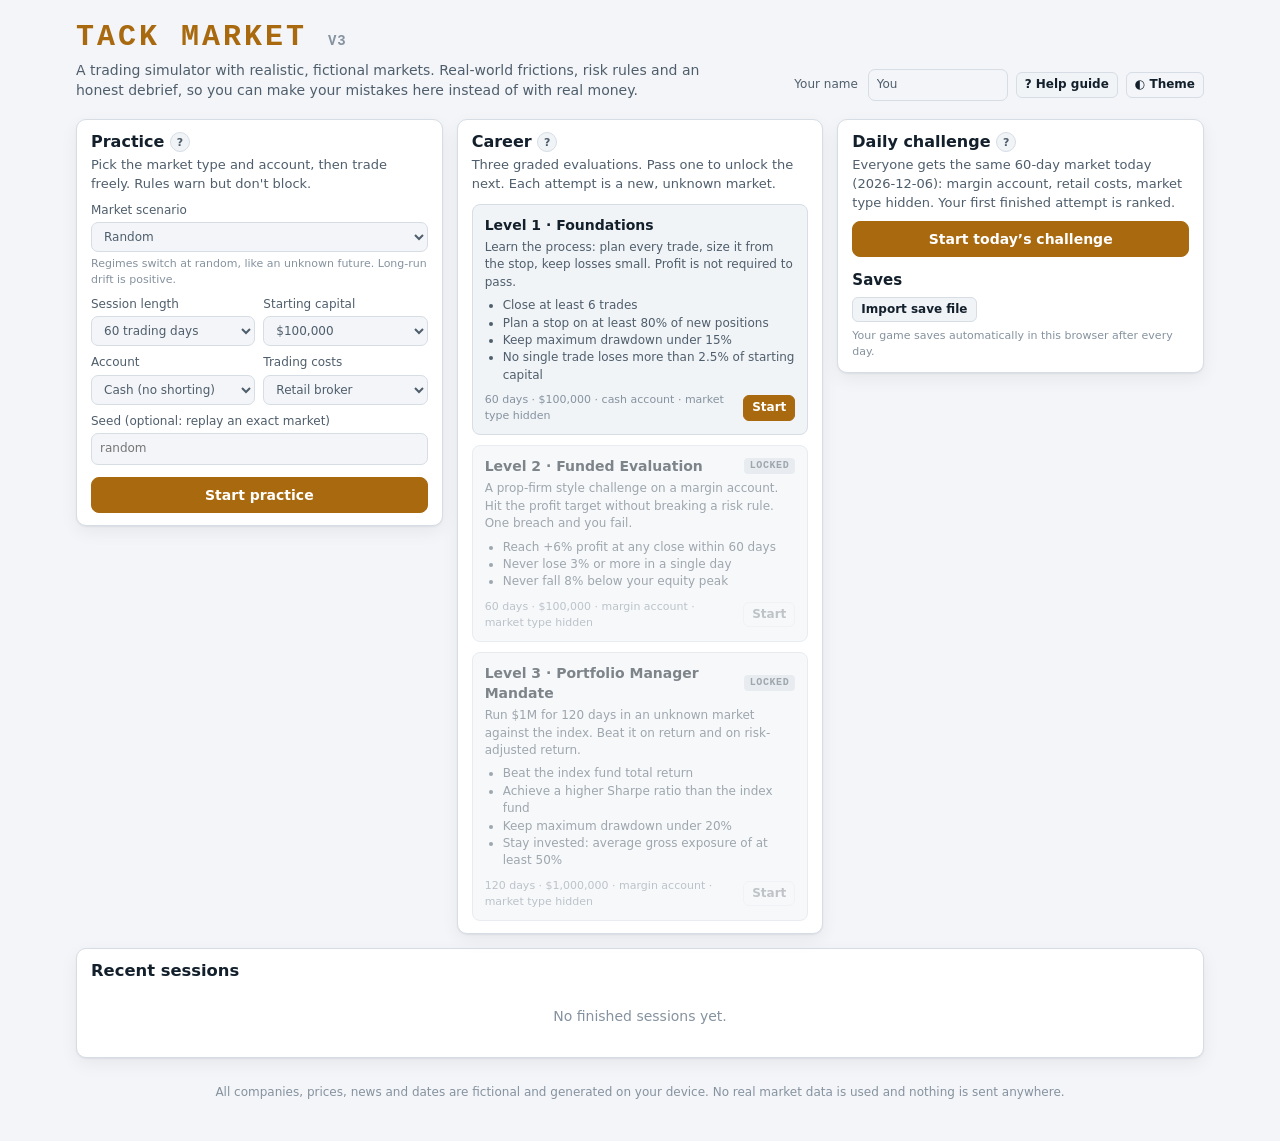
==== TackMarket-V3.html @ 36ed5be0 "Add files via upload" ====
<!doctype html>
<html lang="en">
<head>
<meta charset="utf-8">
<meta name="viewport" content="width=device-width, initial-scale=1, viewport-fit=cover">
<meta name="theme-color" content="#0b0f14">
<title>Tack Market V3</title>
<meta name="description" content="A standalone stock-trading simulator with realistic, fictional market data. Practise trading without risking real money.">
<style>
:root {
  --bg: #0b0f14; --panel: #111821; --panel2: #17212c; --border: #243241; --text: #e6edf3; --muted: #9aa7b4; --faint: #66737f;
  --accent: #f2b544; --accent-ink: #1a1200; --up: #2fbf71; --down: #ef5350; --info: #5aa9e6; --warn: #f2b544; --grid: #1c2733;
  --s-index: #5aa9e6; --s-equal: #a08cf5; --s-momentum: #e46aa4; --s-value: #34b9a8; --s-rules: #a9b25c; --sma20: #c9a23a; --sma50: #8f7cf0;
  --reg-bull: #1f6f47; --reg-chop: #4a5561; --reg-bear: #8a3b3b; --reg-crash: #c62828; --reg-recovery: #2b7f91;
  --shadow: 0 1px 0 rgba(255,255,255,.02), 0 8px 24px rgba(0,0,0,.25);
  --mono: ui-monospace, SFMono-Regular, Menlo, Consolas, "Liberation Mono", monospace;
  --sans: system-ui, -apple-system, "Segoe UI", Roboto, "Helvetica Neue", Arial, sans-serif;
  color-scheme: dark;
}
@media (prefers-color-scheme: light) {
  :root:not([data-theme="dark"]) {
    --bg: #f3f5f8; --panel: #ffffff; --panel2: #f1f4f7; --border: #d6dde5; --text: #13202c; --muted: #4f5e6c; --faint: #85929f;
    --accent: #a8690f; --accent-ink: #ffffff; --up: #137a45; --down: #c62828; --info: #1f6fb2; --warn: #a8690f; --grid: #e7ecf1;
    --s-index: #1f6fb2; --s-equal: #6a52d6; --s-momentum: #c23a7a; --s-value: #13867a; --s-rules: #6f7a1e; --sma20: #a8690f; --sma50: #6a52d6;
    --reg-bull: #b9e3c9; --reg-chop: #d5dbe1; --reg-bear: #f1c4c4; --reg-crash: #e57373; --reg-recovery: #b5dde6;
    --shadow: 0 1px 2px rgba(16,24,40,.06), 0 6px 18px rgba(16,24,40,.06);
    color-scheme: light;
  }
}
:root[data-theme="light"] {
  --bg: #f3f5f8; --panel: #ffffff; --panel2: #f1f4f7; --border: #d6dde5; --text: #13202c; --muted: #4f5e6c; --faint: #85929f;
  --accent: #a8690f; --accent-ink: #ffffff; --up: #137a45; --down: #c62828; --info: #1f6fb2; --warn: #a8690f; --grid: #e7ecf1;
  --s-index: #1f6fb2; --s-equal: #6a52d6; --s-momentum: #c23a7a; --s-value: #13867a; --s-rules: #6f7a1e; --sma20: #a8690f; --sma50: #6a52d6;
  --reg-bull: #b9e3c9; --reg-chop: #d5dbe1; --reg-bear: #f1c4c4; --reg-crash: #e57373; --reg-recovery: #b5dde6;
  --shadow: 0 1px 2px rgba(16,24,40,.06), 0 6px 18px rgba(16,24,40,.06);
  color-scheme: light;
}
* { box-sizing: border-box; }
html, body { margin: 0; background: var(--bg); color: var(--text); font: 14px/1.45 var(--sans); -webkit-text-size-adjust: 100%; }
button, input, select, textarea { font: inherit; color: inherit; }
a { color: var(--info); }
.mono, .num { font-family: var(--mono); font-variant-numeric: tabular-nums; }
.num { text-align: right; white-space: nowrap; }
.up { color: var(--up); } .down { color: var(--down); } .muted { color: var(--muted); } .faint { color: var(--faint); }
.small { font-size: 12px; } .tiny { font-size: 11px; }
h1, h2, h3, h4 { margin: 0; line-height: 1.2; }
p { margin: 0 0 8px; }

.panel { background: var(--panel); border: 1px solid var(--border); border-radius: 10px; box-shadow: var(--shadow); min-width: 0; }
.pad { padding: 12px 14px; }
.label { font-size: 11px; text-transform: uppercase; letter-spacing: .08em; color: var(--faint); font-weight: 600; }
.chip { display: inline-flex; align-items: center; gap: 6px; padding: 2px 8px; border: 1px solid var(--border); border-radius: 999px; font-size: 12px; color: var(--muted); background: var(--panel2); white-space: nowrap; }
.dot { width: 8px; height: 8px; border-radius: 50%; display: inline-block; flex: 0 0 8px; }
.tag { display: inline-block; padding: 0 5px; border-radius: 4px; font: 600 10px/16px var(--mono); border: 1px solid var(--border); color: var(--muted); }
.tag.e { color: var(--warn); border-color: var(--warn); } .tag.d { color: var(--info); border-color: var(--info); }
.tag.l { color: var(--up); border-color: var(--up); } .tag.s { color: var(--down); border-color: var(--down); }

.btn { display: inline-flex; align-items: center; justify-content: center; gap: 6px; padding: 7px 12px; border-radius: 8px; border: 1px solid var(--border); background: var(--panel2); cursor: pointer; font-weight: 600; white-space: nowrap; }
.btn:hover { border-color: var(--muted); }
.btn:disabled { opacity: .45; cursor: not-allowed; }
.btn.primary { background: var(--accent); color: var(--accent-ink); border-color: var(--accent); }
.btn.primary:hover { filter: brightness(1.08); }
.btn.buy { background: var(--up); border-color: var(--up); color: #fff; }
.btn.sell { background: var(--down); border-color: var(--down); color: #fff; }
.btn.ghost { background: transparent; }
.btn.sm { padding: 3px 8px; font-size: 12px; border-radius: 6px; }
.btn.link { background: none; border: none; padding: 0; color: var(--info); font-weight: 500; }
.seg { display: inline-flex; border: 1px solid var(--border); border-radius: 8px; overflow: hidden; }
.seg button { border: none; background: transparent; padding: 5px 10px; cursor: pointer; color: var(--muted); font-weight: 600; font-size: 12px; }
.seg button.on { background: var(--panel2); color: var(--text); box-shadow: inset 0 -2px 0 var(--accent); }
.seg.big { display: flex; } .seg.big button { flex: 1; padding: 8px; font-size: 13px; }
.seg.big button.on.b { background: var(--up); color: #fff; box-shadow: none; }
.seg.big button.on.s { background: var(--down); color: #fff; box-shadow: none; }

label.f { display: block; margin: 8px 0 0; font-size: 12px; color: var(--muted); }
label.f > span { display: block; margin-bottom: 3px; }
input[type=text], input[type=number], input[type=search], select, textarea { width: 100%; background: var(--bg); border: 1px solid var(--border); border-radius: 7px; padding: 6px 8px; }
input:focus, select:focus, textarea:focus, button:focus-visible { outline: 2px solid var(--accent); outline-offset: 1px; }
textarea { resize: vertical; min-height: 44px; }
.row { display: flex; gap: 8px; align-items: center; }
.row > * { min-width: 0; }
.grow { flex: 1; }
.split { display: grid; grid-template-columns: 1fr 1fr; gap: 8px; }
.check { display: flex; align-items: center; gap: 8px; margin-top: 10px; font-size: 13px; cursor: pointer; }

table { width: 100%; border-collapse: collapse; }
th, td { padding: 6px 8px; border-bottom: 1px solid var(--grid); text-align: left; vertical-align: middle; }
th { font-size: 11px; text-transform: uppercase; letter-spacing: .06em; color: var(--faint); font-weight: 600; position: sticky; top: 0; background: var(--panel); z-index: 1; }
td.num, th.num { text-align: right; }
tbody tr:hover { background: var(--panel2); }
.tablewrap { overflow-x: auto; }
.empty { padding: 18px; text-align: center; color: var(--faint); }

/* top bar */
.topbar { position: sticky; top: 0; z-index: 20; display: flex; flex-wrap: wrap; align-items: center; gap: 6px 18px; padding: 8px 14px; background: var(--panel); border-bottom: 1px solid var(--border); }
.brand { font: 800 15px/1 var(--mono); letter-spacing: .12em; color: var(--accent); cursor: pointer; }
.brand small { color: var(--faint); font-weight: 600; letter-spacing: .04em; margin-left: 4px; }
.stat { display: flex; flex-direction: column; }
.stat b { font: 600 14px/1.2 var(--mono); font-variant-numeric: tabular-nums; }
.stat span { font-size: 10px; text-transform: uppercase; letter-spacing: .08em; color: var(--faint); }
.topbar .spacer { flex: 1; }
.banner { margin: 10px 10px 0; padding: 10px 14px; border-radius: 10px; border: 1px solid var(--border); background: var(--panel2); display: flex; gap: 14px; align-items: flex-start; }
.banner ul { margin: 4px 0 0; padding-left: 18px; }
.banner .x { margin-left: auto; }
.alert-bad { border-color: var(--down); }

/* board layout */
.layout { display: grid; gap: 10px; padding: 10px; grid-template-columns: 280px minmax(0, 1fr) 340px; grid-template-areas: "watch chart ticket" "watch tabs tabs"; align-items: start; }
.watch { grid-area: watch; position: sticky; top: 62px; max-height: calc(100vh - 72px); display: flex; flex-direction: column; }
.chartcol { grid-area: chart; min-width: 0; }
.ticket { grid-area: ticket; }
.tabs { grid-area: tabs; min-width: 0; }

.watch-head { padding: 10px 10px 6px; border-bottom: 1px solid var(--border); }
.watch-list { overflow-y: auto; flex: 1; }
.wrow { display: grid; grid-template-columns: 10px 1fr auto; gap: 2px 8px; align-items: center; padding: 6px 10px; border-bottom: 1px solid var(--grid); cursor: pointer; }
.wrow:hover { background: var(--panel2); }
.wrow.on { background: var(--panel2); box-shadow: inset 3px 0 0 var(--accent); }
.wrow .sym { font: 700 13px/1.1 var(--mono); }
.wrow .nm { grid-column: 2; font-size: 11px; color: var(--faint); white-space: nowrap; overflow: hidden; text-overflow: ellipsis; }
.wrow .px { font: 600 13px/1.1 var(--mono); text-align: right; }
.wrow .ch { font: 12px/1.1 var(--mono); text-align: right; grid-column: 3; }
.wrow .flags { display: inline-flex; gap: 3px; margin-left: 6px; vertical-align: 1px; }
.filters { display: flex; flex-wrap: wrap; gap: 4px; margin-top: 6px; }
.filters button { border: 1px solid var(--border); background: transparent; border-radius: 999px; font-size: 11px; padding: 1px 7px; cursor: pointer; color: var(--muted); }
.filters button.on { border-color: var(--accent); color: var(--text); }

.chart-head { display: flex; flex-wrap: wrap; align-items: baseline; gap: 6px 14px; padding: 12px 14px 4px; }
.chart-head .big { font: 700 22px/1 var(--mono); }
.chart-tools { display: flex; flex-wrap: wrap; gap: 8px; padding: 4px 14px 6px; align-items: center; }
.canvas-wrap { position: relative; padding: 0 6px 6px 10px; }
canvas { display: block; width: 100%; }
#priceChart { height: 340px; cursor: crosshair; }
.profile { display: grid; grid-template-columns: repeat(auto-fill, minmax(150px, 1fr)); gap: 1px; background: var(--grid); border-top: 1px solid var(--border); }
.profile > div { background: var(--panel); padding: 8px 12px; }
.profile .v { font: 600 13px/1.3 var(--mono); }
.newsbox { border-top: 1px solid var(--border); padding: 8px 14px 12px; }
.news-item { display: flex; gap: 10px; padding: 5px 0; border-bottom: 1px dashed var(--grid); font-size: 13px; }
.news-item:last-child { border-bottom: none; }
.news-item .when { font: 11px/1.6 var(--mono); color: var(--faint); flex: 0 0 64px; }
.tone-1 { border-left: 3px solid var(--up); padding-left: 8px; } .tone--1 { border-left: 3px solid var(--down); padding-left: 8px; } .tone-0 { border-left: 3px solid var(--border); padding-left: 8px; }

.ticket .pad { padding: 12px; }
.preview { margin-top: 10px; border: 1px solid var(--border); border-radius: 8px; background: var(--panel2); font-size: 12px; }
.preview .kv { display: flex; justify-content: space-between; padding: 3px 10px; }
.preview .kv b { font-family: var(--mono); font-weight: 600; }
.preview ul { list-style: none; margin: 0; padding: 6px 10px 8px; border-top: 1px solid var(--border); }
.preview li { padding: 2px 0 2px 18px; position: relative; }
.preview li::before { position: absolute; left: 0; font-weight: 700; }
.preview li.block { color: var(--down); } .preview li.block::before { content: '✕'; }
.preview li.warn { color: var(--warn); } .preview li.warn::before { content: '!'; left: 4px; }
.preview li.info { color: var(--muted); } .preview li.info::before { content: 'i'; left: 4px; font-style: italic; }
.hint { font-size: 11px; color: var(--faint); margin-top: 8px; }

.tabbar { display: flex; gap: 2px; overflow-x: auto; border-bottom: 1px solid var(--border); padding: 0 8px; }
.tabbar button { background: none; border: none; border-bottom: 2px solid transparent; padding: 10px 10px 8px; cursor: pointer; color: var(--muted); font-weight: 600; font-size: 13px; white-space: nowrap; }
.tabbar button.on { color: var(--text); border-bottom-color: var(--accent); }
.tabbody { padding: 10px 12px 14px; }
.tabbody.scroll { max-height: 520px; overflow: auto; }
.cols2 { display: grid; grid-template-columns: minmax(0, 3fr) minmax(0, 2fr); gap: 14px; }
@media (max-width: 900px) { .cols2 { grid-template-columns: minmax(0, 1fr); } }
.metrics { display: grid; grid-template-columns: repeat(auto-fill, minmax(140px, 1fr)); gap: 8px; }
.metric { background: var(--panel2); border: 1px solid var(--border); border-radius: 8px; padding: 8px 10px; }
.metric b { display: block; font: 600 16px/1.3 var(--mono); }
.metric span { font-size: 11px; color: var(--faint); }
.legend { display: flex; flex-wrap: wrap; gap: 6px; margin-bottom: 6px; }
.legend button { display: inline-flex; align-items: center; gap: 6px; border: 1px solid var(--border); border-radius: 999px; background: transparent; padding: 2px 9px; cursor: pointer; font-size: 12px; color: var(--muted); }
.legend button.on { color: var(--text); background: var(--panel2); }
.legend i { width: 14px; height: 3px; border-radius: 2px; display: inline-block; }
#perfChart, #endChart { height: 260px; }
#ddChart { height: 110px; }
#regimeChart { height: 70px; }

.coach { display: grid; gap: 8px; }
.coach-item { border: 1px solid var(--border); border-left-width: 4px; border-radius: 8px; padding: 8px 12px; background: var(--panel2); }
.coach-item.bad { border-left-color: var(--down); } .coach-item.warn { border-left-color: var(--warn); }
.coach-item.good { border-left-color: var(--up); } .coach-item.info { border-left-color: var(--info); }
.coach-item b { display: block; margin-bottom: 2px; }
.coach-item p { margin: 0; color: var(--muted); font-size: 13px; }

.learn { display: grid; grid-template-columns: repeat(auto-fill, minmax(290px, 1fr)); gap: 10px; }
.learn article { border: 1px solid var(--border); border-radius: 8px; padding: 10px 12px; background: var(--panel2); font-size: 13px; }
.learn h4 { margin-bottom: 6px; font-size: 14px; }
.learn p, .learn li { color: var(--muted); }
.learn ul { margin: 4px 0 0; padding-left: 18px; }
.learn code { font-family: var(--mono); font-size: 12px; color: var(--text); }

/* home & end */
.home { max-width: 1160px; margin: 0 auto; padding: 22px 16px 40px; }
.hero { display: flex; flex-wrap: wrap; gap: 12px; align-items: flex-end; justify-content: space-between; margin-bottom: 18px; }
.hero h1 { font: 800 30px/1 var(--mono); letter-spacing: .1em; color: var(--accent); }
.hero h1 small { font-size: 14px; color: var(--faint); letter-spacing: .05em; }
.hero p { color: var(--muted); max-width: 640px; margin: 8px 0 0; }
.cards { display: grid; grid-template-columns: repeat(auto-fit, minmax(300px, 1fr)); gap: 14px; align-items: start; }
.card h3 { font-size: 16px; margin-bottom: 4px; }
.card .sub { color: var(--muted); font-size: 13px; margin-bottom: 8px; }
.level { border: 1px solid var(--border); border-radius: 8px; padding: 10px 12px; margin-top: 10px; background: var(--panel2); }
.level.locked { opacity: .55; }
.level ul { margin: 6px 0 8px; padding-left: 18px; color: var(--muted); font-size: 12px; }
.badge { display: inline-block; font: 700 10px/16px var(--mono); padding: 0 6px; border-radius: 4px; letter-spacing: .06em; }
.badge.pass { background: var(--up); color: #fff; } .badge.fail { background: var(--down); color: #fff; } .badge.lock { background: var(--border); color: var(--muted); }
.continue { display: flex; flex-wrap: wrap; gap: 12px; align-items: center; justify-content: space-between; margin-bottom: 14px; border-color: var(--accent); }
.continue.resume { border-width: 2px; background: var(--panel2); }
.help-intro { margin-bottom: 8px; }
table.cycle { margin: 10px 0 2px; font-size: 13px; }
table.cycle th, table.cycle td { padding: 6px 8px; vertical-align: top; color: var(--text); }
table.cycle td { border-bottom: 1px solid var(--grid); }
.footer { margin-top: 26px; color: var(--faint); font-size: 12px; text-align: center; }
.result { text-align: center; padding: 18px 12px 6px; }
.result .big { font: 800 28px/1.1 var(--mono); letter-spacing: .06em; }
.checks { list-style: none; padding: 0; margin: 10px 0 0; }
.checks li { display: flex; gap: 10px; justify-content: space-between; padding: 6px 0; border-bottom: 1px solid var(--grid); font-size: 13px; }
.section { margin-top: 14px; }
.section > h3 { font-size: 15px; margin: 0 0 8px; }
.regimes { display: flex; flex-wrap: wrap; gap: 6px; margin-top: 8px; }
.toast { position: fixed; left: 50%; bottom: 18px; transform: translateX(-50%); z-index: 50; background: var(--text); color: var(--bg); padding: 8px 14px; border-radius: 8px; font-size: 13px; max-width: calc(100vw - 32px); box-shadow: var(--shadow); }
.kbd { font: 11px var(--mono); border: 1px solid var(--border); border-bottom-width: 2px; border-radius: 4px; padding: 0 4px; color: var(--muted); }
@media (prefers-reduced-motion: no-preference) { .toast { animation: tm-in .18s ease-out; } @keyframes tm-in { from { opacity: 0; transform: translate(-50%, 6px); } } }

/* help guide */
.qbtn { display: inline-flex; align-items: center; justify-content: center; width: 20px; height: 20px; min-height: 0 !important; padding: 0 !important; border-radius: 50%; border: 1px solid var(--border); background: var(--panel2); color: var(--muted); font: 700 11px/1 var(--sans); cursor: pointer; vertical-align: 1px; letter-spacing: 0; text-transform: none; }
.qbtn:hover { color: var(--text); border-color: var(--accent); }
.topbar .qbtn { width: 30px; height: 30px; font-size: 14px; }
.help-layout { display: grid; grid-template-columns: 220px minmax(0, 1fr); gap: 14px; align-items: start; }
.help-toc { position: sticky; top: calc(var(--tb, 56px) + 10px); max-height: calc(100vh - var(--tb, 56px) - 20px); overflow-y: auto; display: flex; flex-direction: column; gap: 2px; }
.help-toc button { text-align: left; background: none; border: none; padding: 7px 10px; border-radius: 6px; color: var(--muted); cursor: pointer; font-size: 13px; line-height: 1.3; }
.help-toc button:hover { color: var(--text); background: var(--panel2); }
.help-toc button.on { color: var(--text); background: var(--panel2); box-shadow: inset 3px 0 0 var(--accent); font-weight: 600; }
.help-sec { margin-bottom: 12px; }
.help-pager { display: flex; justify-content: space-between; gap: 10px; margin: 4px 0 12px; }
.help-pager .btn { white-space: normal; text-align: left; max-width: 48%; }
.help-pager .btn:last-child { text-align: right; }
.totop { position: fixed; right: 16px; bottom: calc(16px + env(safe-area-inset-bottom)); z-index: 25; padding: 9px 14px; border-radius: 999px; border: 1px solid var(--border); background: var(--panel); color: var(--text); font-weight: 600; box-shadow: var(--shadow); cursor: pointer; opacity: 0; pointer-events: none; transition: opacity .15s; }
.totop.show { opacity: 1; pointer-events: auto; }
@media (max-width: 899px) {
  .help-layout { grid-template-columns: minmax(0, 1fr); gap: 8px; }
  .help-toc { top: var(--tb, 56px); z-index: 15; flex-direction: row; overflow-x: auto; overflow-y: hidden; max-height: none; gap: 6px; padding: 8px 2px; margin: -4px -2px 0; background: var(--bg); scrollbar-width: none; -webkit-overflow-scrolling: touch; }
  .help-toc::-webkit-scrollbar { display: none; }
  .help-toc button { flex: 0 0 auto; white-space: nowrap; border: 1px solid var(--border); border-radius: 999px; padding: 5px 11px; font-size: 12px; }
  .help-toc button.on { box-shadow: none; border-color: var(--accent); }
}
.help-sec h2 { font-size: 17px; margin-bottom: 6px; }
.glossary { margin: 8px 0 0; }
.glossary > div { display: grid; grid-template-columns: minmax(140px, 230px) minmax(0, 1fr); gap: 4px 16px; padding: 8px 0; border-top: 1px solid var(--grid); }
.glossary dt { font-weight: 700; }
.glossary dd { margin: 0; color: var(--muted); }
.glossary code, .help code { font-family: var(--mono); font-size: 12px; color: var(--text); }
.printonly { display: none; }
@media (max-width: 599px) { .glossary > div { grid-template-columns: minmax(0, 1fr); gap: 2px; } #helpQ { max-width: none !important; order: 10; flex-basis: 100%; } }
@media print {
  :root, :root[data-theme] { --bg: #fff; --panel: #fff; --panel2: #fff; --border: #ccc; --grid: #ddd; --text: #000; --muted: #333; --faint: #555; --accent: #8a5a00; }
  body { background: #fff; color: #000; }
  .noprint, .toast { display: none !important; }
  .printonly { display: block; margin-bottom: 12px; }
  .panel { box-shadow: none; border: none; padding: 0; }
  .help-sec { break-inside: auto; margin-bottom: 18px; }
  .glossary > div { break-inside: avoid; }
}

/* ---------- responsive: PC (default), unfolded foldable, folded cover screen ---------- */
/* Unfolded foldable / tablet (about 600-1099px, near-square): watchlist beside chart + ticket. */
@media (max-width: 1099px) {
  .layout { grid-template-columns: 230px minmax(0, 1fr); grid-template-areas: "watch chart" "watch ticket" "tabs tabs"; padding: 8px; gap: 8px; }
  .watch { top: 58px; max-height: calc(100vh - 66px); max-height: calc(100dvh - 66px); }
  .topbar { gap: 4px 14px; }
  .hide-md { display: none !important; }
}
/* Folded cover screen / phone (under 600px): one pane at a time with a bottom navigation bar. */
.mnav, .show-xs { display: none; }
@media (max-width: 599px) {
  .layout { grid-template-columns: minmax(0, 1fr); grid-template-areas: "main"; padding: 6px 6px calc(78px + env(safe-area-inset-bottom)); }
  .layout > .pane { display: none; grid-area: main; }
  .layout[data-pane="watch"] > .pane-watch { display: flex; }
  .layout[data-pane="chart"] > .pane-chart, .layout[data-pane="ticket"] > .pane-ticket, .layout[data-pane="tabs"] > .pane-tabs { display: block; }
  .watch { position: static; max-height: none; }
  .watch-list { overflow: visible; }
  .topbar { padding: 6px 10px; gap: 2px 12px; }
  .topbar .act-btns, .hide-sm { display: none !important; }
  .show-xs { display: inline-flex; }
  .stat b { font-size: 13px; }
  .mnav { display: flex; position: fixed; left: 0; right: 0; bottom: 0; z-index: 30; gap: 4px; align-items: stretch; background: var(--panel); border-top: 1px solid var(--border); padding: 6px 6px calc(6px + env(safe-area-inset-bottom)); }
  .mnav .nav { flex: 1; display: flex; flex-direction: column; align-items: center; justify-content: center; gap: 2px; min-height: 50px; border: none; border-radius: 8px; background: none; color: var(--muted); font-size: 11px; font-weight: 600; cursor: pointer; }
  .mnav .nav i { font-style: normal; font-size: 18px; line-height: 1; }
  .mnav .nav.on { color: var(--text); background: var(--panel2); box-shadow: inset 0 2px 0 var(--accent); }
  .mnav .btn.primary { flex: 1.4; min-height: 50px; font-size: 14px; }
  #priceChart { height: 260px; }
  .profile { grid-template-columns: 1fr 1fr; }
  .tabbody.scroll { max-height: none; }
  .chart-head .big { font-size: 20px; }
  .banner { margin: 6px 6px 0; }
  .toast { bottom: calc(84px + env(safe-area-inset-bottom)); }
  .home { padding: 14px 10px 30px; }
  .hero h1 { font-size: 24px; }
}
/* Touch screens (folded or unfolded): larger targets, no input zoom, chart scrubbing with a finger. */
@media (pointer: coarse) {
  input[type=text], input[type=number], input[type=search], select, textarea { font-size: 16px; padding: 8px 10px; }
  .btn { min-height: 40px; }
  .btn.sm { min-height: 34px; padding: 4px 10px; }
  .btn.link { min-height: 0; }
  .seg button { padding: 8px 11px; }
  .filters button { padding: 4px 10px; font-size: 12px; }
  .wrow { padding: 9px 10px; }
  .tabbar button { padding: 12px 11px 10px; }
  .legend button { padding: 5px 10px; }
}
#priceChart { touch-action: pan-y; }
</style>
</head>
<body>
<div id="app"><noscript>Tack Market needs JavaScript enabled.</noscript></div>
<script>
/* Tack Market V3 · market engine
   Builds a synthetic but statistically realistic market from a seed. Nothing here is real data:
   the companies, prices, news and calendar are all generated.
   Model: regime-switching market factor (GARCH volatility, fat tails, leverage effect), sector and
   interest-rate factors, per-stock momentum, valuation mean-reversion, short-term reversal,
   scheduled earnings (with post-earnings drift), dividends, macro releases and company news.
   The whole path is fixed by (seed, scenario, sessionDays), so reloading can never re-roll a day. */
var TM = typeof TM !== 'undefined' ? TM : {};
(function (TM) {
  'use strict';

  // ---------- random numbers ----------
  function mulberry32(a) {
    return function () {
      a |= 0; a = a + 0x6D2B79F5 | 0;
      let t = Math.imul(a ^ a >>> 15, 1 | a);
      t = t + Math.imul(t ^ t >>> 7, 61 | t) ^ t;
      return ((t ^ t >>> 14) >>> 0) / 4294967296;
    };
  }
  function hashSeed(str) {
    let h1 = 0xdeadbeef, h2 = 0x41c6ce57;
    for (let i = 0; i < str.length; i++) {
      const ch = str.charCodeAt(i);
      h1 = Math.imul(h1 ^ ch, 2654435761);
      h2 = Math.imul(h2 ^ ch, 1597334677);
    }
    h1 = Math.imul(h1 ^ (h1 >>> 16), 2246822507) ^ Math.imul(h2 ^ (h2 >>> 13), 3266489909);
    h2 = Math.imul(h2 ^ (h2 >>> 16), 2246822507) ^ Math.imul(h1 ^ (h1 >>> 13), 3266489909);
    return (h1 ^ h2) >>> 0;
  }
  function makeRng(seed) {
    const u = mulberry32(seed >>> 0);
    let spare = null;
    const rng = {
      u,
      n() {
        if (spare !== null) { const s = spare; spare = null; return s; }
        let a, b, r;
        do { a = u() * 2 - 1; b = u() * 2 - 1; r = a * a + b * b; } while (r >= 1 || r === 0);
        const m = Math.sqrt(-2 * Math.log(r) / r);
        spare = b * m;
        return a * m;
      },
      // Student-t with 4 degrees of freedom, scaled to unit variance: fat tails like real returns.
      t4() {
        const z = rng.n();
        let c = 0;
        for (let k = 0; k < 4; k++) { const g = rng.n(); c += g * g; }
        return z / Math.sqrt(c / 4) * Math.SQRT1_2;
      },
      range(a, b) { return a + (b - a) * u(); },
      int(a, b) { return a + Math.floor(u() * (b - a + 1)); },
      pick(arr) { return arr[Math.floor(u() * arr.length)]; },
      chance(p) { return u() < p; },
      logn(sd) { return Math.exp(rng.n() * sd - sd * sd / 2); }
    };
    return rng;
  }
  const clip = (x, lim) => x > lim ? lim : x < -lim ? -lim : x;
  const clamp = (x, a, b) => Math.min(b, Math.max(a, x));
  const r2 = (x) => Math.round(x * 100) / 100;

  // ---------- universe ----------
  // beta: market sensitivity; idio/vol: annual stock-specific and sector volatility; div: yield range;
  // pe/g: P/E and EPS-growth ranges (fair P/E rises with growth); earn: earnings-move multiplier;
  // rate: sensitivity to the interest-rate factor (negative = hurt when yields rise).
  const SECTORS = {
    Technology:  { beta: 1.25, idio: 0.27, vol: 0.13, div: [0, 0.012],     pe: [24, 42], g: [0.10, 0.24], earn: 1.30, rate: -1.4 },
    Healthcare:  { beta: 0.85, idio: 0.24, vol: 0.09, div: [0.005, 0.025], pe: [16, 30], g: [0.05, 0.13], earn: 1.15, rate: -0.4 },
    Financials:  { beta: 1.10, idio: 0.19, vol: 0.12, div: [0.02, 0.04],   pe: [9, 15],  g: [0.04, 0.09], earn: 0.85, rate: 0.7 },
    Energy:      { beta: 1.00, idio: 0.25, vol: 0.20, div: [0.03, 0.06],   pe: [7, 14],  g: [0.00, 0.08], earn: 0.90, rate: 0.3 },
    Consumer:    { beta: 1.00, idio: 0.22, vol: 0.09, div: [0.01, 0.03],   pe: [16, 28], g: [0.04, 0.11], earn: 1.10, rate: -0.5 },
    Industrials: { beta: 1.05, idio: 0.19, vol: 0.10, div: [0.015, 0.03],  pe: [14, 22], g: [0.04, 0.09], earn: 0.90, rate: -0.3 },
    Utilities:   { beta: 0.50, idio: 0.13, vol: 0.08, div: [0.03, 0.05],   pe: [14, 20], g: [0.02, 0.04], earn: 0.50, rate: -1.0 },
    Materials:   { beta: 1.10, idio: 0.25, vol: 0.14, div: [0.02, 0.04],   pe: [10, 18], g: [0.02, 0.08], earn: 0.95, rate: 0.0 }
  };
  const COMPANIES = [
    ['NBSF', 'Nimbusoft', 'Technology', 'Enterprise cloud software and data platforms.'],
    ['ARWV', 'Arcwave Semiconductor', 'Technology', 'Designs power-efficient chips for data centres.'],
    ['QLON', 'Quillon Systems', 'Technology', 'Cybersecurity and network infrastructure.'],
    ['HXND', 'Helixon Data', 'Technology', 'Analytics and AI tooling for mid-sized businesses.'],
    ['VNTC', 'Vantor Communications', 'Technology', 'Consumer devices and wireless components.'],
    ['CRVB', 'Corvane Biosciences', 'Healthcare', 'Clinical-stage oncology drug developer.'],
    ['MDRH', 'Medira Health', 'Healthcare', 'Operates hospitals and outpatient clinics.'],
    ['SLVT', 'Solvia Therapeutics', 'Healthcare', 'Rare-disease treatments with two approved drugs.'],
    ['OSTL', 'Ostrel Medical', 'Healthcare', 'Surgical robotics and orthopaedic implants.'],
    ['PLCD', 'Pellucid Labs', 'Healthcare', 'Diagnostics and laboratory testing services.'],
    ['GRMB', 'Granmoor Bancorp', 'Financials', 'Regional retail and commercial bank.'],
    ['LDGL', 'Ledgerline Capital', 'Financials', 'Asset management and online brokerage.'],
    ['FHVI', 'Fairhaven Insurance', 'Financials', 'Property and casualty insurer.'],
    ['CMKT', 'Crestmark Trust', 'Financials', 'Custody, payments and wealth services.'],
    ['TLPY', 'Tolland Payments', 'Financials', 'Card processing and merchant payments.'],
    ['BRKW', 'Brackwater Petroleum', 'Energy', 'Integrated oil producer and refiner.'],
    ['RDGB', 'Ridgeback Gas', 'Energy', 'Natural gas exploration and pipelines.'],
    ['HLVD', 'Halvern Drilling', 'Energy', 'Offshore drilling contractor.'],
    ['KSTR', 'Kestrel Refining', 'Energy', 'Independent fuel refiner.'],
    ['SNVP', 'Sunvale Renewables', 'Energy', 'Solar and wind power developer.'],
    ['MRLF', 'Marlow & Finch', 'Consumer', 'Premium department stores and e-commerce.'],
    ['BRCT', 'Brightcart', 'Consumer', 'Online grocery and delivery marketplace.'],
    ['OUVA', 'Ouvra Apparel', 'Consumer', 'Athletic footwear and apparel brand.'],
    ['HOLF', 'Hollin Foods', 'Consumer', 'Packaged foods and snacks.'],
    ['VLRO', 'Velloro Motors', 'Consumer', 'Electric scooters and compact cars.'],
    ['STRA', 'Strand Aerospace', 'Industrials', 'Aircraft components and defence systems.'],
    ['KLNW', 'Kilnworth Machinery', 'Industrials', 'Construction and mining equipment.'],
    ['TRWL', 'Tarrow Logistics', 'Industrials', 'Freight, warehousing and parcel delivery.'],
    ['BXRL', 'Bexley Rail', 'Industrials', 'Freight railroad operator.'],
    ['ORCN', 'Orrin Construction', 'Industrials', 'Infrastructure engineering and construction.'],
    ['NMEL', 'Northmere Electric', 'Utilities', 'Regulated electricity utility.'],
    ['CLDW', 'Calder Water', 'Utilities', 'Water and wastewater services.'],
    ['GRFU', 'Greyfield Utilities', 'Utilities', 'Gas and electric distribution.'],
    ['AVGR', 'Avonlea Grid', 'Utilities', 'High-voltage transmission networks.'],
    ['PCPW', 'Pinecrest Power', 'Utilities', 'Power generation and retail energy.'],
    ['FRVS', 'Ferrovane Steel', 'Materials', 'Steel producer and recycler.'],
    ['CPLM', 'Copperline Mining', 'Materials', 'Copper and gold mining.'],
    ['SMCH', 'Saltmarsh Chemicals', 'Materials', 'Specialty and industrial chemicals.'],
    ['GVMT', 'Graniteview Materials', 'Materials', 'Cement, aggregates and building materials.'],
    ['ALPK', 'Alder Packaging', 'Materials', 'Paper and plastic packaging.']
  ];

  // ---------- regimes & scenarios ----------
  // mu/vol are annualised market drift and volatility; idio scales stock-specific volatility.
  const REGIMES = {
    bull:     { mu: 0.16,  vol: 0.11, idio: 0.95, label: 'Bull market' },
    chop:     { mu: 0.02,  vol: 0.15, idio: 1.0,  label: 'Choppy, range-bound' },
    bear:     { mu: -0.25, vol: 0.26, idio: 1.15, label: 'Bear market' },
    crash:    { mu: -1.6,  vol: 0.55, idio: 1.5,  label: 'Crash' },
    recovery: { mu: 0.6,   vol: 0.28, idio: 1.2,  label: 'Recovery rally' }
  };
  // Daily switching probabilities for the "random" scenario.
  const TRANSITIONS = {
    bull:     { chop: 1 / 120, bear: 1 / 450, crash: 1 / 1500 },
    chop:     { bull: 1 / 55, bear: 1 / 130 },
    bear:     { chop: 1 / 45, crash: 1 / 160, bull: 1 / 220 },
    crash:    { recovery: 1 / 7, bear: 1 / 25 },
    recovery: { bull: 1 / 28, chop: 1 / 45 }
  };
  // Scripted scenarios: [fraction of session, regime, overrides]. Shapes are stylised, not replays.
  const SCENARIOS = {
    random: { label: 'Random', blurb: 'Regimes switch at random, like an unknown future. Long-run drift is positive.' },
    bull: { label: 'Steady bull', blurb: 'A rising market with one choppy patch. Can you beat simply holding the index?',
      segments: [[0.45, 'bull'], [0.15, 'chop'], [0.4, 'bull']] },
    gfc: { label: '2008-shape: slow-burn crash', blurb: 'Choppy top, grinding bear led by banks, a crash, then a sharp recovery.',
      segments: [[0.15, 'chop'], [0.3, 'bear', { sectorDrift: { Financials: -0.45 } }], [0.1, 'crash', { mu: -2.2, sectorDrift: { Financials: -0.8 } }],
        [0.2, 'bear'], [0.25, 'recovery', { mu: 0.45 }]] },
    covid: { label: '2020-shape: V-shaped shock', blurb: 'Calm bull, a violent crash in a few weeks, then an equally fast rebound.',
      segments: [[0.3, 'bull'], [0.12, 'crash', { mu: -3.5, vol: 0.7, sectorDrift: { Energy: -0.8, Technology: 0.3 } }],
        [0.33, 'recovery', { mu: 0.9, sectorDrift: { Technology: 0.3 } }], [0.25, 'bull']] },
    rates: { label: '2022-shape: rate-shock grind', blurb: 'Inflation forces rate hikes. Long-duration growth stocks bleed; energy and banks hold up.',
      segments: [[0.15, 'chop', { rateMu: 0.0006 }], [0.6, 'bear', { mu: -0.2, vol: 0.22, rateMu: 0.0012, sectorDrift: { Energy: 0.35 } }],
        [0.25, 'chop', { rateMu: 0.0004 }]] },
    bubble: { label: '2000-shape: bubble then bust', blurb: 'Tech mania lifts everything, then the bubble deflates and tech leads the way down.',
      segments: [[0.4, 'bull', { mu: 0.25, sectorDrift: { Technology: 0.9 } }], [0.1, 'chop', { sectorDrift: { Technology: 0.2 } }],
        [0.5, 'bear', { mu: -0.3, sectorDrift: { Technology: -1.0, Utilities: 0.15, Healthcare: 0.1 } }]] }
  };

  const BROKERS = ['Halberd Securities', 'Northgate Research', 'Pemberton & Co.', 'Ironbridge Capital Markets', 'Cobalt Street Partners'];
  const ACQUIRERS = ['a large private-equity firm', 'a strategic rival', 'a sovereign wealth fund', 'an overseas competitor'];
  // Company news: sign of the move and its size as a multiple of the stock's daily idiosyncratic volatility.
  const NEWS = [
    { k: 'upgrade', w: 3, sign: 1, mult: [1.2, 2.5], text: (s, r) => `${r.pick(BROKERS)} upgrades ${s.name} (${s.sym}) to Buy` },
    { k: 'downgrade', w: 3, sign: -1, mult: [1.2, 2.5], text: (s, r) => `${r.pick(BROKERS)} downgrades ${s.name} (${s.sym}) to Sell` },
    { k: 'guideUp', w: 1.5, sign: 1, mult: [2, 4], text: (s) => `${s.name} (${s.sym}) raises its full-year outlook` },
    { k: 'guideDown', w: 1.5, sign: -1, mult: [2.5, 5], text: (s) => `${s.name} (${s.sym}) cuts its full-year outlook` },
    { k: 'contract', w: 2, sign: 1, mult: [1, 2.5], text: (s) => `${s.name} (${s.sym}) wins a multi-year contract` },
    { k: 'probe', w: 1, sign: -1, mult: [3, 6], text: (s) => `Regulators open a probe into ${s.name} (${s.sym})` },
    { k: 'ceo', w: 1, sign: -1, mult: [1.5, 3.5], text: (s) => `${s.name} (${s.sym}) CEO departs unexpectedly` },
    { k: 'buyback', w: 1.5, sign: 1, mult: [1, 2], text: (s, r) => `${s.name} (${s.sym}) announces a $${(s.capB * r.range(0.03, 0.08)).toFixed(1)}bn share buyback` },
    { k: 'offering', w: 1, sign: -1, mult: [1.5, 3], text: (s) => `${s.name} (${s.sym}) sells new shares at a discount` },
    { k: 'mna', w: 0.6, sign: 1, mult: [4, 8], text: (s, r) => `Takeover rumour: reports say ${r.pick(ACQUIRERS)} is exploring a bid for ${s.name} (${s.sym})` }
  ];
  const NEWS_TOTAL = NEWS.reduce((a, b) => a + b.w, 0);

  const WARMUP = 250;
  const DAY_MS = 86400000;
  const EARN_CYCLE = 63;

  function scenarioAt(key, s, S) {
    const sc = SCENARIOS[key];
    if (!sc || !sc.segments) return null;
    const f = (s + 0.5) / S;
    let acc = 0;
    for (const seg of sc.segments) {
      acc += seg[0];
      if (f <= acc + 1e-9) return Object.assign({ regime: seg[1] }, seg[2] || {});
    }
    const last = sc.segments[sc.segments.length - 1];
    return Object.assign({ regime: last[1] }, last[2] || {});
  }
  function stepRegime(rng, cur) {
    const tr = TRANSITIONS[cur];
    let u = rng.u();
    for (const k in tr) { if (u < tr[k]) return k; u -= tr[k]; }
    return cur;
  }
  // Macro calendar is fixed and public, so traders can see it coming.
  function macroKind(d) {
    if (d % 42 === 12) return 'rates';
    if (d % 21 === 6) return 'cpi';
    if (d % 21 === 1) return 'jobs';
    return null;
  }
  const MACRO_LABEL = { rates: 'Central bank rate decision', cpi: 'Inflation (CPI) report', jobs: 'Jobs report' };

  function generateWorld(opts) {
    const seed = opts.seed >>> 0;
    const scenario = SCENARIOS[opts.scenario] ? opts.scenario : 'random';
    const S = Math.max(5, opts.sessionDays | 0 || 60);
    const T = WARMUP + S + 1, start = WARMUP;
    const rng = makeRng(seed);
    const sq = Math.sqrt(252);

    const year = 2031 + rng.int(0, 8);
    const dates = [];
    for (let ms = Date.UTC(year - 1, 0, 2); dates.length < T + 140; ms += DAY_MS) {
      const wd = new Date(ms).getUTCDay();
      if (wd !== 0 && wd !== 6) dates.push(ms);
    }

    const secNames = Object.keys(SECTORS);
    const inst = COMPANIES.map((row, i) => {
      const [sym, name, sector, blurb] = row;
      const sp = SECTORS[sector];
      const g = rng.range(sp.g[0], sp.g[1]);
      const gq = (g - sp.g[0]) / (sp.g[1] - sp.g[0] || 1);
      const fairPE = sp.pe[0] + (sp.pe[1] - sp.pe[0]) * gq;
      const capB = Math.exp(rng.range(Math.log(3), Math.log(400)));
      const price0 = Math.exp(rng.range(Math.log(18), Math.log(240)));
      const beta = clamp(sp.beta * rng.logn(0.18), 0.3, 2.2);
      const idio = sp.idio * rng.logn(0.2);
      const divYield = sector === 'Technology' && rng.chance(0.4) ? 0 : rng.range(sp.div[0], sp.div[1]);
      const baseVol = Math.sqrt((beta * 0.16 / sq) ** 2 + (sp.vol / sq) ** 2 + (idio / sq) ** 2);
      const shares = capB * 1e9 / price0;
      const turnover = rng.range(0.003, 0.009);
      const hardToBorrow = rng.chance(0.08);
      return {
        i, sym, name, sector, blurb, secIdx: secNames.indexOf(sector), isFund: false,
        beta, idio, g, fairPE, capB, price0, shares, divYield, baseVol,
        misp: rng.logn(0.18),
        analystBias: rng.logn(0.2),
        adv: Math.round(shares * turnover),
        spreadBps: clamp(1.5 + 30 / Math.sqrt(capB), 1.5, 30),
        borrowFee: hardToBorrow ? rng.range(0.08, 0.25) : capB > 50 ? 0.0025 : rng.range(0.004, 0.03),
        hardToBorrow,
        earnOff: rng.int(1, EARN_CYCLE),
        earnSd: idio / sq * 3.2 * sp.earn
      };
    });
    const N = inst.length;
    const FUND = N;
    const mk = () => Array.from({ length: N + 1 }, () => new Float64Array(T));
    const o = mk(), h = mk(), l = mk(), c = mk(), v = mk(), eps = mk(), tgt = mk(), divAmt = mk();
    const lowFirst = Array.from({ length: N + 1 }, () => new Uint8Array(T));
    const events = Array.from({ length: T }, () => []);
    const macro = new Array(T).fill(null);
    const regime = new Array(T);
    const policy = new Float64Array(T);
    const divDays = inst.map(() => []);

    const fair = new Float64Array(N), epsN = new Float64Array(N), alpha = new Float64Array(N);
    const hI = new Float64Array(N), eI = new Float64Array(N), tgtCur = new Float64Array(N);
    const nextDiv = new Array(N).fill(null);
    const deal = new Array(N).fill(null);
    const followUps = {};
    for (const s of inst) {
      const i = s.i;
      o[i][0] = h[i][0] = l[i][0] = c[i][0] = r2(s.price0);
      fair[i] = s.price0 / s.misp;
      epsN[i] = fair[i] / s.fairPE;
      eps[i][0] = epsN[i];
      tgtCur[i] = fair[i] * s.analystBias * rng.logn(0.06);
      tgt[i][0] = tgtCur[i];
      hI[i] = (s.idio / sq) ** 2;
      alpha[i] = rng.n() * 0.10 / 252;
      v[i][0] = s.adv;
      if (s.divYield > 0 && s.earnOff - 42 >= 1) {
        nextDiv[i] = { d: s.earnOff - 42, amt: r2(s.price0 * s.divYield / 4), decl: 0 };
        divDays[i].push(nextDiv[i]);
      }
    }
    const secA = new Float64Array(secNames.length);
    const rs = new Float64Array(secNames.length);
    let reg = rng.chance(0.7) ? 'bull' : 'chop';
    let hm = (REGIMES[reg].vol / sq) ** 2, lastM = 0;
    let rate = Math.round(rng.range(2.5, 4.5) * 4) / 4;
    let cpiCons = rng.range(2.2, 3.6);
    regime[0] = reg; policy[0] = rate;

    for (let d = 1; d < T; d++) {
      const ex = d > start ? scenarioAt(scenario, d - start - 1, S) : null;
      const prevReg = reg;
      reg = ex ? ex.regime : stepRegime(rng, reg);
      regime[d] = reg;
      const R = REGIMES[reg];
      const mu = ex && ex.mu != null ? ex.mu : R.mu;
      const volT = ex && ex.vol != null ? ex.vol : R.vol;
      const tv = (volT / sq) ** 2;
      if (reg !== prevReg && tv > hm) hm = 0.5 * (hm + tv);
      hm = 0.05 * tv + (lastM < 0 ? 0.14 : 0.04) * lastM * lastM + 0.86 * hm;
      const rateMu = ex && ex.rateMu || 0;

      // macro releases
      let mShock = 0, rShock = 0, volBoost = 1;
      const kind = macroKind(d);
      if (kind === 'cpi') {
        const z = rng.n();
        cpiCons = clamp(cpiCons + rng.n() * 0.12 + (rateMu > 0 ? 0.15 : 0), 0.5, 9);
        const actual = cpiCons + 0.2 * z;
        mShock = -0.006 * z; rShock = 0.003 * z; volBoost = 1.3;
        macro[d] = { kind, tone: z > 0.8 ? -1 : z < -0.8 ? 1 : 0,
          text: `Inflation: CPI ${actual.toFixed(1)}% y/y vs ${cpiCons.toFixed(1)}% expected${z > 0.8 ? ', hotter than forecast' : z < -0.8 ? ', cooler than forecast' : ''}` };
      } else if (kind === 'jobs') {
        const z = rng.n();
        const expJobs = Math.round(rng.range(90, 220));
        const act = Math.round(expJobs + z * 70);
        mShock = 0.004 * z * (reg === 'bear' || reg === 'crash' ? 1 : 0.6); rShock = 0.0015 * z;
        macro[d] = { kind, tone: z > 0.8 ? 1 : z < -0.8 ? -1 : 0, text: `Jobs report: ${act}k payrolls added vs ${expJobs}k expected` };
      } else if (kind === 'rates') {
        let expMove = 0;
        if (rateMu > 0) expMove = 0.5;
        else if (reg === 'crash') expMove = -0.5;
        else if (reg === 'bear') expMove = -0.25;
        else if (reg === 'bull' && rate < 5) expMove = rng.chance(0.4) ? 0.25 : 0;
        const u = rng.u();
        let act = expMove;
        if (u < 0.15) act += 0.25; else if (u < 0.3) act -= 0.25;
        act = Math.max(act, 0.25 - rate);
        const surprise = act - expMove;
        rate += act;
        mShock = -0.012 * surprise / 0.25; rShock = 0.004 * surprise / 0.25;
        const verb = act > 0 ? `raises rates ${act.toFixed(2)}% to ${rate.toFixed(2)}%` : act < 0 ? `cuts rates ${Math.abs(act).toFixed(2)}% to ${rate.toFixed(2)}%` : `holds rates at ${rate.toFixed(2)}%`;
        const expTxt = expMove > 0 ? `a ${expMove.toFixed(2)}% hike` : expMove < 0 ? `a ${Math.abs(expMove).toFixed(2)}% cut` : 'no change';
        macro[d] = { kind, tone: surprise < 0 ? 1 : surprise > 0 ? -1 : 0, text: `Central bank ${verb}${surprise ? ` (markets expected ${expTxt})` : ', as expected'}` };
      }
      policy[d] = rate;

      const zM = Math.sqrt(hm) * clip(rng.t4(), 7) * volBoost;
      const rm = mu / 252 + zM + mShock;
      lastM = zM + mShock;
      const fr = rateMu + 0.0025 * rng.n() + rShock;

      for (let k = 0; k < secNames.length; k++) {
        const sp = SECTORS[secNames[k]];
        secA[k] = 0.99 * secA[k] + (0.07 / 252) * 0.141 * rng.n();
        const drift = ex && ex.sectorDrift && ex.sectorDrift[secNames[k]] || 0;
        rs[k] = sp.rate * fr + secA[k] + drift / 252 + sp.vol / sq * Math.sqrt(R.idio) * clip(rng.t4(), 7);
      }

      for (let i = 0; i < N; i++) {
        const s = inst[i], pc = c[i][d - 1];
        const pending = deal[i] && deal[i].kind === 'pending';
        alpha[i] = 0.992 * alpha[i] + (0.16 / 252) * 0.126 * rng.n();
        const tI = (s.idio / sq * R.idio * (pending ? 0.15 : 1)) ** 2;
        hI[i] = 0.05 * tI + 0.06 * eI[i] * eI[i] + 0.89 * hI[i];
        const e = Math.sqrt(hI[i]) * clip(rng.t4(), 7);
        const beta = pending ? 0.1 : s.beta;
        let rc = beta * rm + (pending ? 0.1 : 1) * rs[s.secIdx] + e - 0.05 * eI[i];
        rc += pending ? 0.05 * Math.log(deal[i].px / pc) : alpha[i] + (0.25 / 252) * Math.log(fair[i] / pc);
        eI[i] = e;

        let jr = 0, isEarn = false, isNews = false;
        if ((d - s.earnOff) % EARN_CYCLE === 0) {
          isEarn = true;
          const bias = reg === 'bull' || reg === 'recovery' ? 0.15 : reg === 'bear' || reg === 'crash' ? -0.25 : 0;
          const z = clip(rng.t4(), 6) + bias;
          jr = pending ? 0 : z * s.earnSd;
          if (!pending) alpha[i] += jr * 0.004;
          const qEst = epsN[i] / 4;
          const qAct = qEst * (1 + z * 0.05);
          epsN[i] *= 1 + 0.8 * jr;
          if (!pending) fair[i] *= 1 + 0.8 * jr;
          tgtCur[i] = pending ? deal[i].px : fair[i] * s.analystBias * rng.logn(0.06);
          const m = new Date(dates[d]).getUTCMonth();
          const q = ((Math.floor(m / 3) + 3) % 4) + 1;
          const verdict = z > 1.2 ? 'Beats and raises guidance.' : z < -1.2 ? 'Misses and cuts guidance.' : z > 0.4 ? 'Beat.' : z < -0.4 ? 'Miss.' : 'In line.';
          events[d].push({ type: 'earnings', i, sym: s.sym, tone: Math.abs(z) > 0.4 ? Math.sign(z) : 0,
            text: `${s.name} (${s.sym}) Q${q} results: EPS $${qAct.toFixed(2)} vs $${qEst.toFixed(2)} expected. ${verdict}` });
          if (s.divYield > 0) {
            nextDiv[i] = { d: d + 21, amt: r2(pc * s.divYield / 4), decl: d };
            divDays[i].push(nextDiv[i]);
          }
        } else if (followUps[d] && followUps[d].includes(i) && deal[i] && deal[i].kind === 'rumor') {
          isNews = true;
          if (rng.chance(0.4)) {
            const px = r2(deal[i].pre * rng.range(1.25, 1.38));
            jr = px / pc - 1 - rc;
            deal[i] = { kind: 'pending', px };
            fair[i] = px; tgtCur[i] = px;
            events[d].push({ type: 'news', i, sym: s.sym, tone: 1, text: `${s.name} (${s.sym}) agrees to be acquired for $${px.toFixed(2)} a share in cash` });
          } else {
            jr = -Math.abs(deal[i].jump) * rng.range(0.6, 0.9);
            deal[i] = null;
            events[d].push({ type: 'news', i, sym: s.sym, tone: -1, text: `${s.name} (${s.sym}) says it is not in sale talks; takeover premium evaporates` });
          }
        } else if (!pending && !deal[i] && rng.chance(1 / 75)) {
          isNews = true;
          let u = rng.u() * NEWS_TOTAL, def = NEWS[0];
          for (const nd of NEWS) { u -= nd.w; if (u <= 0) { def = nd; break; } }
          jr = def.sign * rng.range(def.mult[0], def.mult[1]) * s.idio / sq;
          if (def.k === 'guideUp' || def.k === 'guideDown') { fair[i] *= 1 + 0.5 * jr; epsN[i] *= 1 + 0.5 * jr; alpha[i] += jr * 0.003; }
          if (def.k === 'mna') {
            deal[i] = { kind: 'rumor', pre: pc, jump: jr };
            const fd = d + rng.int(4, 12);
            (followUps[fd] = followUps[fd] || []).push(i);
          }
          events[d].push({ type: 'news', i, sym: s.sym, tone: def.sign, text: def.text(s, rng) });
        }

        let div = 0;
        if (nextDiv[i] && nextDiv[i].d === d) { div = nextDiv[i].amt; divAmt[i][d] = div; }

        const r = Math.max(rc + jr, -0.75);
        const close = Math.max(pc * (1 + r) - div, 0.25);
        const open = Math.max(pc * (1 + jr + 0.3 * rc) - div, 0.25);
        const sig = Math.sqrt(beta * beta * hm + (SECTORS[s.sector].vol / sq) ** 2 * R.idio + hI[i]);
        const hi = Math.max(open, close) * (1 + Math.abs(rng.n()) * sig * 0.55);
        const lo = Math.min(open, close) * (1 - Math.min(0.4, Math.abs(rng.n()) * sig * 0.55));
        o[i][d] = r2(open); c[i][d] = r2(close);
        h[i][d] = Math.max(r2(hi), o[i][d], c[i][d]);
        l[i][d] = Math.max(0.01, Math.min(r2(lo), o[i][d], c[i][d]));
        lowFirst[i][d] = (close >= open) !== rng.chance(0.25) ? 1 : 0;
        v[i][d] = Math.round(s.adv * rng.logn(0.3) * (1 + 1.6 * Math.abs(r) / s.baseVol) * (isEarn ? 2.5 : 1) * (isNews ? 2 : 1) * (kind ? 1.15 : 1) * R.idio);

        if (!pending) { fair[i] *= 1 + s.g / 252; epsN[i] *= 1 + s.g / 252; }
        eps[i][d] = epsN[i];
        tgt[i][d] = tgtCur[i];
      }
    }

    // Cap-weighted index (price) and a tradable total-return index fund.
    const fundInst = {
      i: FUND, sym: 'TMXI', name: 'Tack Market Index Fund', sector: 'Index', isFund: true,
      blurb: 'Holds all 40 listed companies, weighted by market value, with dividends reinvested. The passive benchmark.',
      beta: 1, idio: 0, g: 0, fairPE: 0, capB: inst.reduce((a, s) => a + s.capB, 0), divYield: 0,
      baseVol: 0.16 / sq, adv: 6e6, spreadBps: 1, borrowFee: 0.0025, hardToBorrow: false, earnOff: null, earnSd: 0
    };
    inst.push(fundInst);
    const tmx = new Float64Array(T);
    const secIdx = {};
    for (const nm of secNames) { secIdx[nm] = new Float64Array(T); secIdx[nm][0] = 1000; }
    tmx[0] = 4000;
    o[FUND][0] = h[FUND][0] = l[FUND][0] = c[FUND][0] = 100;
    v[FUND][0] = fundInst.adv;
    const frng = makeRng(seed ^ 0x9e3779b9);
    for (let d = 1; d < T; d++) {
      let tot = 0;
      const secTot = {}, secRet = {};
      for (let i = 0; i < N; i++) {
        const cap = inst[i].shares * c[i][d - 1];
        tot += cap;
        secTot[inst[i].sector] = (secTot[inst[i].sector] || 0) + cap;
      }
      let rP = 0, rT = 0, rO = 0, rH = 0, rL = 0;
      for (let i = 0; i < N; i++) {
        const pc = c[i][d - 1], w = inst[i].shares * pc / tot, dv = divAmt[i][d];
        rP += w * (c[i][d] / pc - 1);
        rT += w * ((c[i][d] + dv) / pc - 1);
        rO += w * ((o[i][d] + dv) / pc - 1);
        rH += w * ((h[i][d] + dv) / pc - 1);
        rL += w * ((l[i][d] + dv) / pc - 1);
        const sw = inst[i].shares * pc / secTot[inst[i].sector];
        secRet[inst[i].sector] = (secRet[inst[i].sector] || 0) + sw * (c[i][d] / pc - 1);
      }
      tmx[d] = tmx[d - 1] * (1 + rP);
      for (const nm of secNames) secIdx[nm][d] = secIdx[nm][d - 1] * (1 + secRet[nm]);
      const pc = c[FUND][d - 1];
      const cl = pc * (1 + rT), op = pc * (1 + rO);
      const top = Math.max(op, cl), bot = Math.min(op, cl);
      c[FUND][d] = r2(cl); o[FUND][d] = r2(op);
      h[FUND][d] = Math.max(r2(top + 0.6 * Math.max(0, pc * (1 + rH) - top)), o[FUND][d], c[FUND][d]);
      l[FUND][d] = Math.min(r2(bot - 0.6 * Math.max(0, bot - pc * (1 + rL))), o[FUND][d], c[FUND][d]);
      lowFirst[FUND][d] = cl >= op ? 1 : 0;
      v[FUND][d] = Math.round(fundInst.adv * frng.logn(0.25) * (1 + 1.6 * Math.abs(rT) / fundInst.baseVol));
    }

    // Trailing 20-day realised volatility and average volume, using only data before day d.
    const rv20 = mk(), adv20 = mk();
    for (let i = 0; i <= N; i++) {
      for (let d = 0; d < T; d++) {
        if (d < 21) { rv20[i][d] = inst[i].baseVol; adv20[i][d] = inst[i].adv; continue; }
        let s1 = 0, s2 = 0, vs = 0;
        for (let j = d - 20; j < d; j++) {
          const x = Math.log(c[i][j] / c[i][j - 1]);
          s1 += x; s2 += x * x; vs += v[i][j];
        }
        rv20[i][d] = Math.sqrt(Math.max(0, s2 / 20 - (s1 / 20) ** 2));
        adv20[i][d] = vs / 20;
      }
    }

    const earnDays = inst.map((s) => {
      if (s.earnOff == null) return [];
      const out = [];
      for (let d = s.earnOff; d < T + 130; d += EARN_CYCLE) out.push(d);
      return out;
    });
    divDays.push([]);
    const bySym = {};
    inst.forEach((s) => { bySym[s.sym] = s.i; });
    return {
      seed, scenario, S, W: WARMUP, T, start, dates, inst, N: N + 1, nStocks: N, FUND, bySym, secNames,
      o, h, l, c, v, eps, tgt, divAmt, divDays, earnDays, lowFirst, events, macro, regime, policy, tmx, secIdx, rv20, adv20
    };
  }

  // ---------- read helpers (UI and bots must only look at days <= t) ----------
  function spreadBps(world, i, d) {
    const s = world.inst[i];
    const dd = Math.min(d, world.T - 1);
    return s.spreadBps * clamp(world.rv20[i][dd] / s.baseVol, 0.8, 3);
  }
  function nextEarnings(world, i, t) {
    for (const d of world.earnDays[i]) if (d > t) return d;
    return null;
  }
  function nextExDiv(world, i, t) {
    for (const x of world.divDays[i]) if (x.d > t && x.decl <= t) return x;
    return null;
  }
  function upcomingMacro(world, t, n) {
    const out = [];
    for (let d = t + 1; out.length < n && d < t + 200; d++) {
      const k = macroKind(d);
      if (k) out.push({ d, kind: k, label: MACRO_LABEL[k] });
    }
    return out;
  }
  function dateOf(world, d) {
    return world.dates[Math.min(d, world.dates.length - 1)];
  }
  function fmtDate(ms, style) {
    const dt = new Date(ms);
    if (style === 'short') return dt.toLocaleDateString('en-GB', { day: 'numeric', month: 'short', timeZone: 'UTC' });
    if (style === 'month') return dt.toLocaleDateString('en-GB', { month: 'short', timeZone: 'UTC' });
    return dt.toLocaleDateString('en-GB', { weekday: 'short', day: 'numeric', month: 'short', year: 'numeric', timeZone: 'UTC' });
  }
  function sma(arr, d, n) {
    if (d - n + 1 < 0) return null;
    let s = 0;
    for (let j = d - n + 1; j <= d; j++) s += arr[j];
    return s / n;
  }

  Object.assign(TM, {
    mulberry32, hashSeed, makeRng, clamp, r2, SECTORS, COMPANIES, REGIMES, SCENARIOS, MACRO_LABEL,
    generateWorld, spreadBps, nextEarnings, nextExDiv, upcomingMacro, macroKind, dateOf, fmtDate, sma
  });
})(TM);

/* Tack Market V3 · broker
   Accounts, order types, fills against the day's open/high/low/close path, trading costs,
   dividends, interest, short borrow, margin and forced liquidation. Players and bots use the
   same code, so every competitor pays the same frictions. */
var TM = typeof TM !== 'undefined' ? TM : {};
(function (TM) {
  'use strict';

  const COST_MODELS = {
    retail: { label: 'Retail broker', desc: '$0.005/share, $1 minimum, plus the bid/ask spread and market impact.', perShare: 0.005, min: 1, maxPct: 0.01, spread: 1, impact: 1 },
    zero: { label: 'Zero-commission app', desc: 'No commission, but order-flow routing gives you a wider effective spread.', perShare: 0, min: 0, maxPct: 0, spread: 1.6, impact: 1 },
    none: { label: 'Frictionless (unrealistic)', desc: 'No costs at all. Useful only to measure how much costs hurt you.', perShare: 0, min: 0, maxPct: 0, spread: 0, impact: 0 }
  };
  const MARGIN = { initial: 0.5, maintLong: 0.25, maintShort: 0.30 };
  const CASH_RATE_SPREAD = 0.005;   // cash earns the policy rate minus 0.5%
  const DEBIT_RATE_SPREAD = 0.025;  // margin loans cost the policy rate plus 2.5%
  const GTC_DAYS = 60;
  const IMPACT_Y = 0.7;             // square-root impact law coefficient

  const r2 = (x) => Math.round(x * 100) / 100;

  function newAccount(id, label, cash, opts) {
    opts = opts || {};
    return {
      id, label, startCash: cash, cash, margin: !!opts.margin, costModel: opts.costModel || 'retail', track: !!opts.track,
      pos: {}, orders: [], nextId: 1, fills: [], trades: [], openTrades: {}, nextTradeId: 1,
      equity: [], peak: cash, realized: 0, activity: [],
      costs: { commission: 0, spread: 0, impact: 0, borrow: 0, interest: 0, dividends: 0 },
      turnover: 0, rules: opts.rules || null, lockoutT: null,
      beh: { rg: 0, rl: 0, pg: 0, pl: 0, chase: 0, buys: 0, avgDown: 0, stopWiden: 0, marginCalls: 0, noStop: 0, opens: 0 }
    };
  }

  // ---------- valuation ----------
  function markPrice(world, sym, d) { return world.c[world.bySym[sym]][d]; }
  function exposures(world, acct, d, override) {
    let long = 0, short = 0;
    for (const sym in acct.pos) {
      const q = acct.pos[sym].qty;
      const px = override && override.sym === sym ? override.px : markPrice(world, sym, d);
      if (q > 0) long += q * px; else short += -q * px;
    }
    return { long, short, equity: acct.cash + long - short };
  }
  function equityAt(world, acct, d) { return exposures(world, acct, d).equity; }

  // Buying power for new opening trades, at last close prices.
  function buyingPower(world, acct, d) {
    const ex = exposures(world, acct, d);
    if (!acct.margin) return Math.max(0, acct.cash - reservedCash(world, acct, d));
    return Math.max(0, ex.equity / MARGIN.initial - (ex.long + ex.short));
  }
  function reservedCash(world, acct, d) {
    let r = 0;
    for (const o of acct.orders) {
      if (o.status !== 'open' || o.side !== 'buy' || o.reduceOnly) continue;
      const px = o.type === 'market' ? markPrice(world, o.sym, d) : (o.limit || o.stop);
      r += o.qty * px;
    }
    return r;
  }

  // ---------- costs ----------
  function commission(model, qty, px) {
    if (!model.perShare && !model.min) return 0;
    const c = Math.max(model.min, model.perShare * qty);
    return model.maxPct ? Math.min(c, qty * px * model.maxPct) : c;
  }
  // Per-share half-spread and impact for a liquidity-taking order executed on day d.
  function costParts(world, acct, i, d, qty, px) {
    const model = COST_MODELS[acct.costModel] || COST_MODELS.retail;
    const dd = Math.min(d, world.T - 1);
    const half = px * TM.spreadBps(world, i, dd) / 2 / 1e4 * model.spread;
    const impact = px * IMPACT_Y * world.rv20[i][dd] * Math.sqrt(qty / Math.max(1, world.adv20[i][dd])) * model.impact;
    return { half, impact, model };
  }
  function estimateCosts(world, acct, i, d, qty, px, taker) {
    const p = costParts(world, acct, i, d, qty, px);
    const comm = commission(p.model, qty, px);
    const slip = taker ? (p.half + p.impact) * qty : 0;
    return { commission: comm, spread: taker ? p.half * qty : 0, impact: taker ? p.impact * qty : 0, total: comm + slip,
      bps: qty * px > 0 ? (comm + slip) / (qty * px) * 1e4 : 0 };
  }

  // ---------- orders ----------
  function isOpening(acct, sym, side) {
    const q = acct.pos[sym] ? acct.pos[sym].qty : 0;
    return side === 'buy' ? q >= 0 : q <= 0;
  }
  // spec: { sym, side, qty, type, limit, stop, tif, bracket: {stop, target}, plannedStop, plannedTarget, tag, note, source }
  function placeOrder(world, acct, spec, t) {
    const errors = [];
    const qty = Math.floor(Number(spec.qty));
    if (!(world.bySym[spec.sym] >= 0)) errors.push('Unknown symbol.');
    if (!(qty > 0)) errors.push('Quantity must be a whole number above zero.');
    const type = spec.type || 'market';
    const limit = spec.limit != null && spec.limit !== '' ? Number(spec.limit) : null;
    const stop = spec.stop != null && spec.stop !== '' ? Number(spec.stop) : null;
    if ((type === 'limit' || type === 'stoplimit') && !(limit > 0)) errors.push('Enter a limit price.');
    if ((type === 'stop' || type === 'stoplimit') && !(stop > 0)) errors.push('Enter a stop price.');
    const opening = isOpening(acct, spec.sym, spec.side);
    const held = acct.pos[spec.sym] ? acct.pos[spec.sym].qty : 0;
    if (!acct.margin && spec.side === 'sell' && qty > Math.max(0, held)) errors.push(held > 0 ? `You only hold ${held} shares. A cash account cannot go short.` : 'A cash account cannot sell short. Switch to a margin account to short.');
    if (opening && acct.lockoutT === t) errors.push('Cool-off: your daily loss limit was hit, so new positions are blocked until tomorrow.');
    if (spec.bracket) {
      const b = spec.bracket;
      if (b.stop != null && b.stop !== '' && !(Number(b.stop) > 0)) errors.push('Bracket stop must be a positive price.');
      if (b.target != null && b.target !== '' && !(Number(b.target) > 0)) errors.push('Bracket target must be a positive price.');
    }
    if (errors.length) return { ok: false, errors };

    const base = { sym: spec.sym, tif: spec.tif === 'gtc' ? 'gtc' : 'day', placedT: t, source: spec.source || 'manual' };
    const parent = Object.assign({}, base, {
      id: acct.nextId++, side: spec.side, qty, type, limit, stop, status: 'open', triggered: false,
      opening, tag: spec.tag || '', note: spec.note || '',
      plannedStop: spec.bracket && spec.bracket.stop ? Number(spec.bracket.stop) : (spec.plannedStop ? Number(spec.plannedStop) : null),
      plannedTarget: spec.bracket && spec.bracket.target ? Number(spec.bracket.target) : (spec.plannedTarget ? Number(spec.plannedTarget) : null),
      flags: spec.flags || {}
    });
    acct.orders.push(parent);
    const children = [];
    if (spec.bracket && (spec.bracket.stop || spec.bracket.target)) {
      const exitSide = spec.side === 'buy' ? 'sell' : 'buy';
      const group = 'oco' + parent.id;
      if (spec.bracket.stop) children.push(Object.assign({}, base, { id: acct.nextId++, side: exitSide, qty, type: 'stop', stop: Number(spec.bracket.stop), limit: null, status: 'pending', parentId: parent.id, oco: group, reduceOnly: true, tif: 'gtc', role: 'stop' }));
      if (spec.bracket.target) children.push(Object.assign({}, base, { id: acct.nextId++, side: exitSide, qty, type: 'limit', limit: Number(spec.bracket.target), stop: null, status: 'pending', parentId: parent.id, oco: group, reduceOnly: true, tif: 'gtc', role: 'target' }));
      children.forEach((ch) => acct.orders.push(ch));
    }
    if (acct.track && opening) {
      acct.beh.opens++;
      if (!parent.plannedStop) acct.beh.noStop++;
      if (spec.side === 'buy') {
        acct.beh.buys++;
        if (parent.flags.chase) acct.beh.chase++;
      }
      if (parent.flags.avgDown) acct.beh.avgDown++;
    }
    return { ok: true, order: parent, children };
  }
  function cancelOrder(acct, id, reason) {
    const o = acct.orders.find((x) => x.id === id);
    if (!o || (o.status !== 'open' && o.status !== 'pending')) return false;
    o.status = 'cancelled';
    o.reason = reason || 'Cancelled';
    for (const ch of acct.orders) if (ch.parentId === id && (ch.status === 'pending' || ch.status === 'open')) { ch.status = 'cancelled'; ch.reason = 'Parent cancelled'; }
    return true;
  }
  // Behaviour tracking: moving a protective stop further from the market is a classic mistake.
  function modifyOrder(world, acct, id, changes, t) {
    const o = acct.orders.find((x) => x.id === id);
    if (!o || (o.status !== 'open' && o.status !== 'pending')) return { ok: false, errors: ['Order is no longer working.'] };
    const qty = changes.qty != null ? Math.floor(Number(changes.qty)) : o.qty;
    if (!(qty > 0)) return { ok: false, errors: ['Quantity must be above zero.'] };
    if (changes.stop != null && o.stop != null) {
      const ns = Number(changes.stop);
      if (!(ns > 0)) return { ok: false, errors: ['Stop must be positive.'] };
      const widened = o.side === 'sell' ? ns < o.stop : ns > o.stop;
      if (acct.track && widened && o.reduceOnly) acct.beh.stopWiden++;
      o.stop = ns;
    }
    if (changes.limit != null && o.limit != null) {
      const nl = Number(changes.limit);
      if (!(nl > 0)) return { ok: false, errors: ['Limit must be positive.'] };
      o.limit = nl;
    }
    o.qty = qty;
    o.modifiedT = t;
    return { ok: true };
  }

  // ---------- intraday path ----------
  function dayPath(world, i, d) {
    const o = world.o[i][d], h = world.h[i][d], l = world.l[i][d], c = world.c[i][d];
    return world.lowFirst[i][d] ? [o, l, h, c] : [o, h, l, c];
  }
  // Positions: point j -> j, crossing inside segment (j-1, j) -> j - 0.5.
  function subPath(path, start) {
    if (!start) return { pts: path.slice(), pos: [0, 1, 2, 3] };
    const first = Number.isInteger(start.k) ? start.k + 1 : Math.ceil(start.k);
    const pts = [start.px], pos = [start.k];
    for (let j = first; j < path.length; j++) { pts.push(path[j]); pos.push(j); }
    return { pts, pos };
  }
  function evalOrder(o, pts, pos) {
    const buy = o.side === 'buy';
    let type = o.type;
    if (type === 'stoplimit' && o.triggered) type = 'limit';
    if (type === 'market') return { k: pos[0], px: pts[0], taker: true };
    if (type === 'limit') {
      const L = o.limit;
      if (buy ? pts[0] <= L : pts[0] >= L) return { k: pos[0], px: buy ? Math.min(pts[0], L) : Math.max(pts[0], L), taker: pos[0] === 0 };
      for (let m = 1; m < pts.length; m++) {
        if (buy ? Math.min(pts[m - 1], pts[m]) <= L : Math.max(pts[m - 1], pts[m]) >= L) return { k: (pos[m - 1] + pos[m]) / 2, px: L, taker: false };
      }
      return null;
    }
    const S = o.stop;
    let tk = null, tpx = null, tm = -1;
    if (buy ? pts[0] >= S : pts[0] <= S) { tk = pos[0]; tpx = pts[0]; tm = 0; }
    else {
      for (let m = 1; m < pts.length; m++) {
        if (buy ? Math.max(pts[m - 1], pts[m]) >= S : Math.min(pts[m - 1], pts[m]) <= S) { tk = (pos[m - 1] + pos[m]) / 2; tpx = S; tm = m; break; }
      }
    }
    if (tk === null) return null;
    if (type === 'stop') return { k: tk, px: tpx, taker: true, stopFill: true, gapped: tm === 0 && tpx !== S };
    const L = o.limit;
    if (buy ? tpx <= L : tpx >= L) return { k: tk, px: tpx, taker: true, stopFill: true };
    const rest = tm === 0 ? pts.slice(1) : pts.slice(tm), restPos = tm === 0 ? pos.slice(1) : pos.slice(tm);
    const rp = [tpx].concat(rest), rpos = [tk].concat(restPos);
    for (let m = 1; m < rp.length; m++) {
      if (buy ? Math.min(rp[m - 1], rp[m]) <= L : Math.max(rp[m - 1], rp[m]) >= L) return { k: (rpos[m - 1] + rpos[m]) / 2, px: L, taker: false };
    }
    return { k: tk, triggeredOnly: true };
  }

  // ---------- fills & positions ----------
  function openTrade(acct, sym, dir, d, px, order) {
    const tr = {
      id: acct.nextTradeId++, sym, dir, openDay: d, closeDay: null, entryPx: px, entryQty: 0, qtyMax: 0, realized: 0, fees: 0, divs: 0, borrow: 0,
      plannedStop: order && order.plannedStop || null, plannedTarget: order && order.plannedTarget || null,
      tag: order && order.tag || '', note: order && order.note || '', lesson: '', exits: [], adds: 0, mae: 0, mfe: 0,
      chase: !!(order && order.flags && order.flags.chase), exitReason: null
    };
    acct.openTrades[sym] = tr;
    return tr;
  }
  function closeTrade(acct, sym, d, reason) {
    const tr = acct.openTrades[sym];
    if (!tr) return;
    tr.closeDay = d;
    tr.exitReason = reason;
    tr.net = tr.realized + tr.divs - tr.fees - tr.borrow;
    const risk = tr.plannedStop ? Math.abs(tr.entryPx - tr.plannedStop) * tr.qtyMax : null;
    tr.r = risk ? tr.net / risk : null;
    tr.retPct = tr.net / (tr.entryPx * tr.qtyMax);
    acct.trades.push(tr);
    delete acct.openTrades[sym];
  }
  function applyFill(acct, sym, dq, px, d, comm, order, reason) {
    let p = acct.pos[sym];
    if (!p) p = acct.pos[sym] = { qty: 0, avg: 0, openDay: d };
    let rem = dq;
    if (p.qty !== 0 && Math.sign(dq) !== Math.sign(p.qty)) {
      const closeQty = Math.min(Math.abs(dq), Math.abs(p.qty));
      const pnl = (px - p.avg) * closeQty * Math.sign(p.qty);
      acct.realized += pnl;
      const tr = acct.openTrades[sym];
      if (tr) { tr.realized += pnl; tr.fees += comm; tr.exits.push({ d, qty: closeQty, px, reason }); }
      comm = 0;
      p.qty += Math.sign(dq) * closeQty;
      rem = dq - Math.sign(dq) * closeQty;
      if (p.qty === 0) { closeTrade(acct, sym, d, reason); p.avg = 0; }
    }
    if (rem !== 0) {
      let tr = acct.openTrades[sym];
      if (p.qty === 0) { p.avg = px; p.openDay = d; tr = openTrade(acct, sym, Math.sign(rem), d, px, order); }
      else {
        p.avg = (p.avg * Math.abs(p.qty) + px * Math.abs(rem)) / (Math.abs(p.qty) + Math.abs(rem));
        if (tr) { tr.adds++; if (order && order.plannedStop && !tr.plannedStop) tr.plannedStop = order.plannedStop; }
      }
      p.qty += rem;
      if (tr) { tr.entryQty += Math.abs(rem); tr.entryPx = p.avg; tr.qtyMax = Math.max(tr.qtyMax, Math.abs(p.qty)); tr.fees += comm; }
    }
    if (p.qty === 0) delete acct.pos[sym];
  }

  // Executes one order at a path price. Returns { qty, px } or { reject } / { cancel }.
  function execute(world, acct, o, d, hit) {
    const i = world.bySym[o.sym];
    const buy = o.side === 'buy';
    const held = acct.pos[o.sym] ? acct.pos[o.sym].qty : 0;
    let qty = o.qty;
    if (o.reduceOnly) {
      const room = buy ? Math.max(0, -held) : Math.max(0, held);
      qty = Math.min(qty, room);
      if (!qty) return { cancel: 'Position already closed' };
    }
    if (!acct.margin && !buy && qty > Math.max(0, held)) {
      if (held <= 0) return { reject: 'Cash account cannot short' };
      qty = held;
    }
    const parts = costParts(world, acct, i, d, qty, hit.px);
    let px = hit.px;
    if (hit.taker) px += (buy ? 1 : -1) * (parts.half + parts.impact);
    if (o.type === 'limit' || (o.type === 'stoplimit' && !hit.stopFill)) px = buy ? Math.min(px, o.limit) : Math.max(px, o.limit);
    px = Math.max(0.01, r2(px));
    const comm = commission(parts.model, qty, px);
    const dq = buy ? qty : -qty;
    const opening = buy ? held >= 0 : held <= 0;
    if (buy && !acct.margin && qty * px + comm > acct.cash + 1e-6) return { reject: 'Insufficient cash' };
    if (acct.margin && opening) {
      let long = 0, short = 0;
      for (const s in acct.pos) {
        const q = s === o.sym ? acct.pos[s].qty + dq : acct.pos[s].qty;
        const m = s === o.sym ? px : world.c[world.bySym[s]][d - 1];
        if (q > 0) long += q * m; else short += -q * m;
      }
      if (!acct.pos[o.sym]) { if (dq > 0) long += dq * px; else short += -dq * px; }
      const cashAfter = acct.cash - dq * px - comm;
      const eqAfter = cashAfter + long - short;
      if (eqAfter < MARGIN.initial * (long + short) - 1e-6) return { reject: 'Insufficient buying power' };
    }
    const mid = hit.px;
    acct.cash -= dq * px + comm;
    acct.costs.commission += comm;
    if (hit.taker) { acct.costs.spread += parts.half * qty; acct.costs.impact += parts.impact * qty; }
    acct.turnover += qty * px;
    const reason = o.role === 'stop' ? 'stop' : o.role === 'target' ? 'target' : o.source === 'margin' ? 'margin call' : o.type === 'stop' || o.type === 'stoplimit' ? 'stop' : 'manual';
    applyFill(acct, o.sym, dq, px, d, comm, o, reason);
    const fill = { d, id: o.id, sym: o.sym, side: o.side, qty, px, mid, type: o.type, role: o.role || null, comm,
      slip: hit.taker ? (parts.half + parts.impact) * qty : 0, gapped: !!hit.gapped, source: o.source };
    acct.fills.push(fill);
    return { qty, px, fill };
  }

  // Advances one account through day d (the bar of day d is now revealed).
  function processDay(world, acct, d) {
    const sum = { d, fills: [], rejects: [], expired: [], divs: 0, interest: 0, borrow: 0, marginCall: null, notes: [] };
    const startPos = {};
    for (const s in acct.pos) startPos[s] = { qty: acct.pos[s].qty, avg: acct.pos[s].avg };

    // 1. dividends go to whoever held at the previous close; shorts pay them
    for (const s in acct.pos) {
      const i = world.bySym[s], dv = world.divAmt[i][d];
      if (!dv) continue;
      const amt = acct.pos[s].qty * dv;
      acct.cash += amt;
      acct.costs.dividends += amt;
      if (acct.openTrades[s]) acct.openTrades[s].divs += amt;
      sum.divs += amt;
      acct.activity.push({ d, kind: 'div', text: `${amt >= 0 ? 'Received' : 'Paid'} dividend on ${s}: $${dv.toFixed(2)} x ${Math.abs(acct.pos[s].qty)} = ${amt >= 0 ? '' : '-'}$${Math.abs(amt).toFixed(2)}` });
    }

    // 2. orders, processed in the order they trigger along each stock's intraday path
    const paths = {};
    const pathOf = (sym) => paths[sym] || (paths[sym] = dayPath(world, world.bySym[sym], d));
    const done = new Set();
    for (let guard = 0; guard < 500; guard++) {
      let best = null;
      for (const o of acct.orders) {
        if (o.status !== 'open' || done.has(o.id) || o.placedT >= d) continue;
        const sp = subPath(pathOf(o.sym), o._start);
        const hit = evalOrder(o, sp.pts, sp.pos);
        if (!hit) continue;
        if (hit.triggeredOnly) { o.triggered = true; done.add(o.id); continue; }
        if (!best || hit.k < best.hit.k || (hit.k === best.hit.k && o.id < best.o.id)) best = { o, hit };
      }
      if (!best) break;
      const { o, hit } = best;
      done.add(o.id);
      const res = execute(world, acct, o, d, hit);
      if (res.cancel) { o.status = 'cancelled'; o.reason = res.cancel; continue; }
      if (res.reject) {
        o.status = 'rejected'; o.reason = res.reject;
        sum.rejects.push(o);
        acct.activity.push({ d, kind: 'reject', text: `Order #${o.id} ${o.side.toUpperCase()} ${o.qty} ${o.sym} rejected: ${res.reject}` });
        for (const ch of acct.orders) if (ch.parentId === o.id && ch.status === 'pending') { ch.status = 'cancelled'; ch.reason = 'Parent rejected'; }
        continue;
      }
      o.status = 'filled'; o.fillPx = res.px; o.fillQty = res.qty; o.fillDay = d;
      sum.fills.push(res.fill);
      for (const ch of acct.orders) {
        if (ch.parentId === o.id && ch.status === 'pending') { ch.status = 'open'; ch.qty = res.qty; ch._start = { k: hit.k, px: hit.px }; ch.placedT = d - 1; }
      }
      if (o.oco) for (const sib of acct.orders) if (sib.oco === o.oco && sib.id !== o.id && (sib.status === 'open' || sib.status === 'pending')) { sib.status = 'cancelled'; sib.reason = 'OCO: other side filled'; }
    }
    for (const o of acct.orders) delete o._start;

    // 3. expiry
    for (const o of acct.orders) {
      if (o.status !== 'open' || o.placedT >= d) continue;
      if (o.tif === 'day' || d - o.placedT >= GTC_DAYS) { o.status = 'expired'; o.reason = o.tif === 'day' ? 'Day order not filled' : 'GTC order expired'; sum.expired.push(o); }
    }
    // protective orders on a position that no longer exists are pointless
    for (const o of acct.orders) if (o.reduceOnly && o.status === 'open' && !acct.pos[o.sym]) { o.status = 'cancelled'; o.reason = 'Position closed'; }

    // 4. carry: interest on cash (excluding short proceeds), margin interest, borrow fees
    const rate = world.policy[d] / 100;
    const ex0 = exposures(world, acct, d);
    const base = acct.cash - ex0.short;
    const interest = base > 0 ? base * Math.max(0, rate - CASH_RATE_SPREAD) / 252 : base * (rate + DEBIT_RATE_SPREAD) / 252;
    acct.cash += interest;
    acct.costs.interest += interest;
    sum.interest = interest;
    for (const s in acct.pos) {
      if (acct.pos[s].qty >= 0) continue;
      const i = world.bySym[s];
      const fee = -acct.pos[s].qty * world.c[i][d] * world.inst[i].borrowFee / 252;
      acct.cash -= fee;
      acct.costs.borrow += fee;
      sum.borrow += fee;
      if (acct.openTrades[s]) acct.openTrades[s].borrow += fee;
    }

    // 5. excursions on open trades
    for (const s in acct.openTrades) {
      const tr = acct.openTrades[s], i = world.bySym[s], p = acct.pos[s];
      if (!p) continue;
      const adverse = tr.dir > 0 ? world.l[i][d] / p.avg - 1 : 1 - world.h[i][d] / p.avg;
      const favour = tr.dir > 0 ? world.h[i][d] / p.avg - 1 : 1 - world.l[i][d] / p.avg;
      tr.mae = Math.min(tr.mae, adverse);
      tr.mfe = Math.max(tr.mfe, favour);
    }

    // 6. maintenance margin: forced liquidation at the close, largest positions first
    if (acct.margin) {
      let ex = exposures(world, acct, d);
      let req = MARGIN.maintLong * ex.long + MARGIN.maintShort * ex.short;
      if (ex.equity < req && Object.keys(acct.pos).length) {
        acct.beh.marginCalls++;
        const liquidated = [];
        const syms = Object.keys(acct.pos).sort((a, b) => Math.abs(acct.pos[b].qty * markPrice(world, b, d)) - Math.abs(acct.pos[a].qty * markPrice(world, a, d)));
        for (const s of syms) {
          if (ex.equity >= req * 1.1) break;
          const q = acct.pos[s].qty;
          const o = { id: acct.nextId++, sym: s, side: q > 0 ? 'sell' : 'buy', qty: Math.abs(q), type: 'market', status: 'open', source: 'margin', tif: 'day', placedT: d - 1, reduceOnly: true };
          acct.orders.push(o);
          const res = execute(world, acct, o, d, { k: 3, px: world.c[world.bySym[s]][d], taker: true });
          o.status = res.fill ? 'filled' : 'cancelled';
          if (res.fill) { sum.fills.push(res.fill); liquidated.push(`${s} x${Math.abs(q)}`); }
          ex = exposures(world, acct, d);
          req = MARGIN.maintLong * ex.long + MARGIN.maintShort * ex.short;
        }
        for (const o of acct.orders) if (o.reduceOnly && o.status === 'open' && !acct.pos[o.sym]) { o.status = 'cancelled'; o.reason = 'Position closed'; }
        sum.marginCall = liquidated;
        acct.activity.push({ d, kind: 'margin', text: `MARGIN CALL: equity fell below maintenance. Broker liquidated ${liquidated.join(', ')} at the close.` });
      }
    }

    // 7. behaviour: disposition effect (Odean). On each day with a sale, count realised vs paper gains/losses.
    if (acct.track) {
      const soldToday = new Set(sum.fills.filter((f) => f.side === 'sell' && startPos[f.sym] && startPos[f.sym].qty > 0).map((f) => f.sym));
      if (soldToday.size) {
        for (const s in startPos) {
          if (startPos[s].qty <= 0) continue;
          const sp = startPos[s];
          if (soldToday.has(s)) {
            const f = sum.fills.find((x) => x.sym === s && x.side === 'sell');
            if (f.px >= sp.avg) acct.beh.rg++; else acct.beh.rl++;
          } else {
            if (markPrice(world, s, d) >= sp.avg) acct.beh.pg++; else acct.beh.pl++;
          }
        }
      }
    }

    for (const f of sum.fills) {
      const kind = f.source === 'margin' ? 'Forced' : f.role === 'stop' ? 'Stop hit' : f.role === 'target' ? 'Target hit' : 'Filled';
      acct.activity.push({ d, kind: 'fill', text: `${kind}: ${f.side.toUpperCase()} ${f.qty} ${f.sym} @ $${f.px.toFixed(2)}${f.gapped ? ' (gapped through stop)' : ''}${f.comm ? `, commission $${f.comm.toFixed(2)}` : ''}` });
    }
    for (const o of sum.expired) acct.activity.push({ d, kind: 'expire', text: `Order #${o.id} ${o.side.toUpperCase()} ${o.qty} ${o.sym} expired unfilled` });
    if (acct.activity.length > 400) acct.activity.splice(0, acct.activity.length - 400);
    if (acct.orders.length > 300) acct.orders = acct.orders.filter((o) => o.status === 'open' || o.status === 'pending' || o.placedT > d - 30);

    recordEquity(world, acct, d);
    return sum;
  }

  function recordEquity(world, acct, d) {
    const ex = exposures(world, acct, d);
    let maxW = 0;
    for (const sym in acct.pos) maxW = Math.max(maxW, Math.abs(acct.pos[sym].qty * markPrice(world, sym, d)) / Math.max(1, ex.equity));
    acct.equity.push({ d, eq: ex.equity, cash: acct.cash, long: ex.long, short: ex.short, maxW });
    acct.peak = Math.max(acct.peak, ex.equity);
    return ex;
  }

  Object.assign(TM, {
    COST_MODELS, MARGIN, newAccount, exposures, equityAt, buyingPower, estimateCosts, costParts, commission,
    placeOrder, cancelOrder, modifyOrder, processDay, recordEquity, isOpening, dayPath, evalOrder
  });
})(TM);

/* Tack Market V3 · analytics and coaching
   Risk-adjusted performance metrics, trade statistics and a behavioural debrief. */
var TM = typeof TM !== 'undefined' ? TM : {};
(function (TM) {
  'use strict';

  const SQ = Math.sqrt(252);
  const mean = (a) => a.length ? a.reduce((s, x) => s + x, 0) / a.length : 0;
  const stdev = (a) => {
    if (a.length < 2) return 0;
    const m = mean(a);
    return Math.sqrt(a.reduce((s, x) => s + (x - m) * (x - m), 0) / (a.length - 1));
  };

  function drawdown(values) {
    let peak = -Infinity, maxDD = 0, under = 0, maxUnder = 0;
    const series = values.map((v) => {
      if (v >= peak) { peak = v; under = 0; } else { under++; maxUnder = Math.max(maxUnder, under); }
      const dd = v / peak - 1;
      maxDD = Math.min(maxDD, dd);
      return dd;
    });
    return { maxDD, maxUnder, series };
  }

  function metrics(world, acct) {
    const E = acct.equity;
    const n = E.length - 1;
    const last = E.length ? E[E.length - 1].eq : acct.startCash;
    const total = last / acct.startCash - 1;
    const rets = [], bench = [];
    let rfSum = 0;
    for (let j = 1; j < E.length; j++) {
      rets.push(E[j].eq / E[j - 1].eq - 1);
      bench.push(world.c[world.FUND][E[j].d] / world.c[world.FUND][E[j - 1].d] - 1);
      rfSum += Math.max(0, world.policy[E[j].d] / 100 - 0.005) / 252;
    }
    const rf = n ? rfSum / n : 0;
    const sd = stdev(rets), mu = mean(rets);
    const down = Math.sqrt(mean(rets.map((r) => Math.min(0, r - rf) ** 2)));
    const mb = mean(bench), vb = stdev(bench) ** 2;
    let cov = 0;
    for (let k = 0; k < rets.length; k++) cov += (rets[k] - mu) * (bench[k] - mb);
    cov = rets.length > 1 ? cov / (rets.length - 1) : 0;
    const beta = vb > 0 ? cov / vb : 0;
    const corr = sd > 0 && vb > 0 ? cov / (sd * Math.sqrt(vb)) : 0;
    const dd = drawdown(E.map((e) => e.eq));
    const benchTotal = E.length ? world.c[world.FUND][E[E.length - 1].d] / world.c[world.FUND][E[0].d] - 1 : 0;

    const trades = acct.trades;
    const wins = trades.filter((t) => t.net > 0), losses = trades.filter((t) => t.net <= 0);
    const sumW = wins.reduce((s, t) => s + t.net, 0), sumL = losses.reduce((s, t) => s + t.net, 0);
    const withR = trades.filter((t) => t.r != null);
    const holdOf = (t) => t.closeDay - t.openDay;
    const c = acct.costs;
    const frictions = c.commission + c.spread + c.impact + c.borrow;
    const avgEq = E.length ? mean(E.map((e) => e.eq)) : acct.startCash;
    const gross = E.length ? mean(E.map((e) => (e.long + e.short) / Math.max(1, e.eq))) : 0;
    const net = E.length ? mean(E.map((e) => (e.long - e.short) / Math.max(1, e.eq))) : 0;
    return {
      days: n, equity: last, total, benchTotal, excess: total - benchTotal,
      annual: n >= 20 ? Math.pow(1 + total, 252 / n) - 1 : null,
      vol: sd * SQ,
      sharpe: n >= 10 && sd > 0 ? (mu - rf) / sd * SQ : null,
      sortino: n >= 10 && down > 0 ? (mu - rf) / down * SQ : null,
      beta, corr, alpha: n >= 10 ? ((mu - rf) - beta * (mb - rf)) * 252 : null,
      maxDD: dd.maxDD, maxUnder: dd.maxUnder, ddSeries: dd.series,
      currentDD: E.length ? last / acct.peak - 1 : 0,
      trades: trades.length, openTrades: Object.keys(acct.openTrades).length,
      winRate: trades.length ? wins.length / trades.length : null,
      avgWin: wins.length ? sumW / wins.length : null,
      avgLoss: losses.length ? sumL / losses.length : null,
      profitFactor: sumL < 0 ? sumW / -sumL : (sumW > 0 ? Infinity : null),
      expectancy: trades.length ? (sumW + sumL) / trades.length : null,
      avgR: withR.length ? mean(withR.map((t) => t.r)) : null,
      holdWin: wins.length ? mean(wins.map(holdOf)) : null,
      holdLoss: losses.length ? mean(losses.map(holdOf)) : null,
      worstTradePct: trades.length ? Math.min(...trades.map((t) => t.net)) / acct.startCash : 0,
      frictions, costDrag: frictions / acct.startCash,
      turnoverAnn: n ? acct.turnover / avgEq * 252 / n : 0,
      gross, net, maxW: E.length ? Math.max(...E.map((e) => e.maxW || 0)) : 0,
      costs: c
    };
  }

  const pct = (x, dp) => (x * 100).toFixed(dp == null ? 1 : dp) + '%';
  const money = (x) => (x < 0 ? '-$' : '$') + Math.abs(x).toLocaleString('en-US', { maximumFractionDigits: 0 });

  // Returns a list of { tone: 'good'|'warn'|'bad'|'info', title, detail } observations.
  function coach(world, acct, m) {
    const out = [];
    const b = acct.beh;
    const add = (tone, title, detail) => out.push({ tone, title, detail });

    if (m.excess < 0) add('info', `The index fund beat you by ${pct(-m.excess)}`, `Holding TMXI would have returned ${pct(m.benchTotal)} vs your ${pct(m.total)}. Over many sessions, if you can't beat the index after costs, a low-cost index fund is the better choice.`);
    else if (m.days >= 20) add('good', `You beat the index fund by ${pct(m.excess)}`, 'Check the Sharpe ratio and drawdown too: beating the index by taking far more risk is not the same as skill.');

    if (b.rg + b.rl >= 4 && b.rg + b.pg > 0 && b.rl + b.pl > 0) {
      const pgr = b.rg / (b.rg + b.pg), plr = b.rl / (b.rl + b.pl);
      if (pgr - plr > 0.1) add('bad', 'Disposition effect: you sell winners and keep losers', `On days you sold, you took ${pct(pgr, 0)} of the gains available but only ${pct(plr, 0)} of the losses. This is the most common retail mistake. Decide your exit before entry and let stops cut the losers.`);
      else if (plr >= pgr) add('good', 'You cut losers at least as readily as winners', `Realised ${pct(plr, 0)} of available losses vs ${pct(pgr, 0)} of gains. That is professional behaviour.`);
    }
    if (m.holdLoss != null && m.holdWin != null && m.trades >= 5 && m.holdLoss > m.holdWin * 1.5)
      add('warn', 'You hold losing trades much longer than winners', `Average hold: losers ${m.holdLoss.toFixed(1)} days, winners ${m.holdWin.toFixed(1)} days. Hoping a loser comes back is how small losses become large ones.`);
    if (m.avgWin != null && m.avgLoss != null && m.trades >= 5) {
      const payoff = m.avgWin / -m.avgLoss;
      if (payoff < 1 && m.winRate < 0.6) add('bad', 'Your average loss is bigger than your average win', `Payoff ratio ${payoff.toFixed(2)} with a ${pct(m.winRate, 0)} win rate. You need either bigger wins or a much higher hit rate.`);
      else if (payoff >= 1.5) add('good', `Wins are ${payoff.toFixed(1)}x the size of losses`, 'A good payoff ratio means you can be wrong more often than right and still make money.');
    }
    if (b.opens >= 3 && b.noStop / b.opens > 0.4) add('bad', `${pct(b.noStop / b.opens, 0)} of your positions had no planned stop`, 'Without a stop you cannot size a position or know your risk. Set the stop first, then size the trade from it.');
    else if (b.opens >= 3 && b.noStop / b.opens <= 0.1) add('good', 'Nearly every position had a planned stop', 'Defining risk before entry is the foundation of position sizing.');
    if (b.stopWiden > 0) add('bad', `You moved a stop further away ${b.stopWiden} time${b.stopWiden > 1 ? 's' : ''}`, 'Widening a stop after entry turns a planned small loss into an unplanned large one. Tighten stops, never loosen them.');
    if (b.buys >= 5 && b.chase / b.buys > 0.35) add('warn', `${pct(b.chase / b.buys, 0)} of your buys came after a sharp run-up`, 'Buying after a big move can work (momentum) but often means chasing. Be explicit about the setup and where you are wrong.');
    if (b.avgDown >= 2) add('warn', `You averaged down into losing positions ${b.avgDown} times`, 'Adding to a loser increases risk exactly when the market is telling you that you are wrong.');
    if (m.costDrag > 0.01) add('bad', `Trading costs took ${pct(m.costDrag, 2)} of your capital`, `Commission, spread, impact and borrow cost ${money(m.frictions)}. Annualised turnover was ${pct(m.turnoverAnn, 0)}. Fewer, better trades usually win.`);
    else if (m.trades >= 3) add('good', `Costs were contained at ${pct(m.costDrag, 2)} of capital`, 'You are not giving your edge away to the broker.');
    if (m.maxW > 0.3) add('warn', `At one point a single position was ${pct(m.maxW, 0)} of your account`, 'Concentration magnifies single-stock surprises like earnings, downgrades and probes. Many professionals cap single positions at 5-10%.');
    if (b.marginCalls > 0) add('bad', `You received ${b.marginCalls} margin call${b.marginCalls > 1 ? 's' : ''}`, 'Forced liquidation sells at the worst time and price. Leverage magnifies losses as much as gains.');
    if (m.maxDD < -0.2) add('bad', `Maximum drawdown of ${pct(m.maxDD)}`, `A ${pct(-m.maxDD, 0)} loss needs a ${pct(1 / (1 + m.maxDD) - 1, 0)} gain to recover. Most professional mandates would have stopped you out.`);
    if (m.days >= 30 && m.gross < 0.4 && m.benchTotal > 0.03) add('info', `You were mostly in cash (average exposure ${pct(m.gross, 0)})`, 'Cash is a position. In a rising market it has an opportunity cost, which is why the index is hard to beat.');
    const earnHits = acct.trades.filter((t) => {
      const i = world.bySym[t.sym];
      return t.retPct < -0.05 && world.earnDays[i].some((d) => d > t.openDay && d <= t.closeDay);
    }).length;
    if (earnHits >= 2) add('warn', `${earnHits} losing trades were held through an earnings report`, 'Earnings dates and implied moves are published in advance. Holding through them is a deliberate bet on the result, so size it that way.');
    if (m.avgR != null && acct.trades.filter((t) => t.r != null && t.r < 0).length >= 3) {
      const lossR = mean(acct.trades.filter((t) => t.r != null && t.r < 0).map((t) => t.r));
      if (lossR > -1.3) add('good', `Average losing trade was ${lossR.toFixed(2)}R`, 'You lost about what you planned to risk. Gaps through stops will sometimes cost more than 1R.');
      else add('warn', `Average losing trade was ${lossR.toFixed(2)}R`, 'Losses ran well beyond the planned risk. Check for gaps, widened stops or missing stop orders.');
    }
    if (!out.length) add('info', 'Not enough activity to judge yet', 'Trade a few more days, then check back.');
    const order = { bad: 0, warn: 1, info: 2, good: 3 };
    return out.sort((a, b2) => order[a.tone] - order[b2.tone]);
  }

  function tagStats(acct) {
    const by = {};
    for (const t of acct.trades) {
      const k = t.tag || 'Untagged';
      const s = by[k] || (by[k] = { tag: k, n: 0, wins: 0, net: 0, rs: [] });
      s.n++; if (t.net > 0) s.wins++; s.net += t.net; if (t.r != null) s.rs.push(t.r);
    }
    return Object.values(by).map((s) => ({ tag: s.tag, n: s.n, winRate: s.wins / s.n, net: s.net, avgR: s.rs.length ? mean(s.rs) : null })).sort((a, b) => b.net - a.net);
  }

  Object.assign(TM, { metrics, coach, tagStats, drawdown, mean, stdev });
})(TM);

/* Tack Market V3 · benchmark bots
   Each bot trades the same market path as the player, through the same broker and costs. */
var TM = typeof TM !== 'undefined' ? TM : {};
(function (TM) {
  'use strict';

  const BOT_DEFS = [
    { id: 'index', label: 'Index fund', desc: 'Buys the TMXI index fund on day one and never trades again. The passive benchmark.' },
    { id: 'equal', label: 'Equal-weight', desc: 'Buys all 40 stocks in equal amounts on day one and holds.' },
    { id: 'momentum', label: 'Momentum bot', desc: 'Every 21 days holds the 8 stocks with the best 6-month return, skipping the last week.' },
    { id: 'value', label: 'Value bot', desc: 'Every 21 days holds the 8 stocks with the most upside to their analyst target price.' },
    { id: 'rules', label: 'Rules bot', desc: 'Buys random stocks and exits only by your rules: stop, target, trailing stop, time limit. It tests exits, not stock picking.' }
  ];
  const DEFAULT_RULES_BOT = { stopPct: 8, targetPct: 16, trailPct: 0, maxHold: 20, posPct: 10, maxPos: 8 };

  function rebalance(world, acct, t, weights) {
    const eq = TM.equityAt(world, acct, t);
    const syms = new Set(Object.keys(acct.pos).concat(Object.keys(weights)));
    const sells = [], buys = [];
    for (const s of syms) {
      const px = world.c[world.bySym[s]][t];
      const target = Math.floor(eq * (weights[s] || 0) * 0.985 / px);
      const cur = acct.pos[s] ? acct.pos[s].qty : 0;
      const diff = target - cur;
      if (!diff || (target && Math.abs(diff) * px < eq * 0.01)) continue;
      (diff < 0 ? sells : buys).push({ sym: s, side: diff < 0 ? 'sell' : 'buy', qty: Math.abs(diff), type: 'market', tif: 'day', source: 'bot' });
    }
    for (const o of sells.concat(buys)) TM.placeOrder(world, acct, o, t);
  }
  function topN(world, n, score) {
    const rows = [];
    for (let i = 0; i < world.nStocks; i++) rows.push({ sym: world.inst[i].sym, s: score(i) });
    rows.sort((a, b) => b.s - a.s);
    const w = {};
    rows.slice(0, n).forEach((r) => { w[r.sym] = 1 / n; });
    return w;
  }

  function rulesBot(world, a, t, cfg, seed) {
    for (const s of Object.keys(a.pos)) {
      const p = a.pos[s], i = world.bySym[s];
      if (cfg.maxHold && t - p.openDay >= cfg.maxHold) {
        for (const o of a.orders) if (o.sym === s && (o.status === 'open' || o.status === 'pending')) TM.cancelOrder(a, o.id, 'Time exit');
        TM.placeOrder(world, a, { sym: s, side: 'sell', qty: p.qty, type: 'market', source: 'bot' }, t);
        continue;
      }
      if (cfg.trailPct > 0) {
        let hi = 0;
        for (let d = p.openDay; d <= t; d++) hi = Math.max(hi, world.c[i][d]);
        const ns = TM.r2(hi * (1 - cfg.trailPct / 100));
        const so = a.orders.find((o) => o.sym === s && o.status === 'open' && o.role === 'stop');
        if (so && ns > so.stop) so.stop = ns;
      }
    }
    const working = a.orders.filter((o) => o.status === 'open' && !o.reduceOnly && o.side === 'buy').length;
    if (Object.keys(a.pos).length + working >= cfg.maxPos) return;
    const rng = TM.makeRng(TM.hashSeed(seed + ':rules:' + t));
    const cands = [];
    for (let i = 0; i < world.nStocks; i++) if (!a.pos[world.inst[i].sym]) cands.push(i);
    if (!cands.length) return;
    const i = rng.pick(cands), px = world.c[i][t];
    const eq = TM.equityAt(world, a, t);
    let qty = Math.floor(eq * cfg.posPct / 100 / px);
    if (qty * px * 1.01 > a.cash) qty = Math.floor(a.cash / (px * 1.01));
    if (qty < 1) return;
    const bracket = {};
    if (cfg.stopPct > 0) bracket.stop = TM.r2(px * (1 - cfg.stopPct / 100));
    if (cfg.targetPct > 0) bracket.target = TM.r2(px * (1 + cfg.targetPct / 100));
    TM.placeOrder(world, a, { sym: world.inst[i].sym, side: 'buy', qty, type: 'market', bracket, source: 'bot' }, t);
  }

  // Bots decide after the close of day t; their orders execute on day t + 1.
  function runBots(world, game, t) {
    const start = world.start;
    const reb = (t - start) % 21 === 0;
    for (const id in game.bots) {
      const a = game.bots[id];
      if (id === 'index' && t === start) rebalance(world, a, t, { TMXI: 1 });
      else if (id === 'equal' && t === start) {
        const w = {};
        for (let i = 0; i < world.nStocks; i++) w[world.inst[i].sym] = 1 / world.nStocks;
        rebalance(world, a, t, w);
      } else if (id === 'momentum' && reb) rebalance(world, a, t, topN(world, 8, (i) => world.c[i][t - 5] / world.c[i][t - 126] - 1));
      else if (id === 'value' && reb) rebalance(world, a, t, topN(world, 8, (i) => world.tgt[i][t] / world.c[i][t] - 1));
      else if (id === 'rules') rulesBot(world, a, t, game.botCfg || DEFAULT_RULES_BOT, game.seed);
    }
  }

  Object.assign(TM, { BOT_DEFS, DEFAULT_RULES_BOT, runBots });
})(TM);

/* Tack Market V3 · game layer
   Sessions, career levels, risk-rule enforcement and pass/fail evaluation. */
var TM = typeof TM !== 'undefined' ? TM : {};
(function (TM) {
  'use strict';

  const PRACTICE_RULES = { maxRiskPct: 1, maxPosPct: 25, dailyLossPct: 5, maxDDPct: 20, requireStop: false, requireJournal: false, enforce: 'warn', hard: false };
  const LEVELS = [
    {
      id: 1, name: 'Foundations', days: 60, margin: false, capital: 100000,
      pitch: 'Learn the process: plan every trade, size it from the stop, keep losses small. Profit is not required to pass.',
      rules: { maxRiskPct: 1, maxPosPct: 20, dailyLossPct: 4, maxDDPct: 15, requireStop: true, requireJournal: true, enforce: 'warn', hard: false },
      goals: ['Close at least 6 trades', 'Plan a stop on at least 80% of new positions', 'Keep maximum drawdown under 15%', 'No single trade loses more than 2.5% of starting capital']
    },
    {
      id: 2, name: 'Funded Evaluation', days: 60, margin: true, capital: 100000,
      pitch: 'A prop-firm style challenge on a margin account. Hit the profit target without breaking a risk rule. One breach and you fail.',
      rules: { maxRiskPct: 2, maxPosPct: 30, dailyLossPct: 3, maxDDPct: 8, requireStop: true, requireJournal: false, enforce: 'block', hard: true },
      goals: ['Reach +6% profit at any close within 60 days', 'Never lose 3% or more in a single day', 'Never fall 8% below your equity peak']
    },
    {
      id: 3, name: 'Portfolio Manager Mandate', days: 120, margin: true, capital: 1000000,
      pitch: 'Run $1M for 120 days in an unknown market against the index. Beat it on return and on risk-adjusted return.',
      rules: { maxRiskPct: 2, maxPosPct: 15, dailyLossPct: 5, maxDDPct: 20, requireStop: false, requireJournal: false, enforce: 'warn', hard: false },
      goals: ['Beat the index fund total return', 'Achieve a higher Sharpe ratio than the index fund', 'Keep maximum drawdown under 20%', 'Stay invested: average gross exposure of at least 50%']
    }
  ];

  function randomSeed() {
    try { const a = new Uint32Array(1); crypto.getRandomValues(a); return a[0]; } catch (e) { return (Date.now() ^ Math.floor(Math.random() * 4294967296)) >>> 0; }
  }
  function hiddenScenario(seed) {
    const u = TM.makeRng(seed ^ 0x51ed27).u();
    if (u < 0.5) return 'random';
    return ['bull', 'gfc', 'covid', 'rates', 'bubble'][Math.min(4, Math.floor((u - 0.5) / 0.1))];
  }
  function todayKey() {
    const d = new Date();
    return `${d.getFullYear()}-${String(d.getMonth() + 1).padStart(2, '0')}-${String(d.getDate()).padStart(2, '0')}`;
  }

  // cfg: { mode: 'practice'|'level'|'daily', level, scenario, days, capital, margin, costModel, seed, rules, name }
  function createGame(cfg) {
    const lv = cfg.mode === 'level' ? LEVELS.find((l) => l.id === cfg.level) : null;
    const daily = cfg.mode === 'daily' ? (cfg.daily || todayKey()) : null;
    const seed = daily ? TM.hashSeed('daily:' + daily) : cfg.seed != null && cfg.seed !== '' ? (Number(cfg.seed) >>> 0) : randomSeed();
    const days = lv ? lv.days : daily ? 60 : Number(cfg.days) || 60;
    const pick = lv || daily ? 'hidden' : (cfg.scenario || 'random');
    const scenario = pick === 'hidden' ? hiddenScenario(seed) : pick;
    const capital = lv ? lv.capital : daily ? 100000 : Number(cfg.capital) || 100000;
    const margin = lv ? lv.margin : daily ? true : !!cfg.margin;
    const costModel = lv || daily ? 'retail' : (cfg.costModel || 'retail');
    const rules = Object.assign({}, lv ? lv.rules : daily ? PRACTICE_RULES : (cfg.rules || PRACTICE_RULES));
    const world = TM.generateWorld({ seed, scenario, sessionDays: days });
    const player = TM.newAccount('you', cfg.name || 'You', capital, { margin, costModel, track: true, rules });
    const bots = {};
    for (const b of TM.BOT_DEFS) bots[b.id] = TM.newAccount(b.id, b.label, capital, { margin: false, costModel });
    const game = {
      v: 3, seed, scenario, hidden: pick === 'hidden', mode: lv ? 'level' : daily ? 'daily' : 'practice',
      level: lv ? lv.id : null, daily, days, capital, margin, costModel, t: world.start,
      player, bots, botCfg: Object.assign({}, TM.DEFAULT_RULES_BOT),
      status: 'active', result: null, unranked: !!cfg.unranked, created: Date.now(), ddWarned: false
    };
    TM.recordEquity(world, player, world.start);
    for (const id in bots) TM.recordEquity(world, bots[id], world.start);
    TM.runBots(world, game, world.start);
    return { game, world };
  }
  function worldFor(game) {
    return TM.generateWorld({ seed: game.seed, scenario: game.scenario, sessionDays: game.days });
  }
  function sessionLabel(game) {
    if (game.mode === 'level') return `Level ${game.level} · ${LEVELS.find((l) => l.id === game.level).name}`;
    if (game.mode === 'daily') return `Daily challenge · ${game.daily}`;
    return `Practice · ${TM.SCENARIOS[game.scenario].label}`;
  }

  function advanceDay(world, game) {
    if (game.status !== 'active') return null;
    const d = game.t + 1;
    const eqBefore = game.player.equity[game.player.equity.length - 1].eq;
    const sum = TM.processDay(world, game.player, d);
    for (const id in game.bots) TM.processDay(world, game.bots[id], d);
    game.t = d;
    sum.dayPnl = game.player.equity[game.player.equity.length - 1].eq - eqBefore;
    sum.alerts = checkRules(world, game);
    if (game.status === 'active') {
      if (d >= world.start + game.days) finish(world, game);
      else TM.runBots(world, game, d);
    }
    return sum;
  }

  const pct = (x) => (x >= 0 ? '+' : '') + (x * 100).toFixed(1) + '%';
  function checkRules(world, game) {
    const a = game.player, r = a.rules || {}, E = a.equity;
    const last = E[E.length - 1], prev = E[E.length - 2];
    const alerts = [];
    const dayRet = last.eq / prev.eq - 1, dd = last.eq / a.peak - 1;
    if (r.dailyLossPct && dayRet <= -r.dailyLossPct / 100) {
      if (r.hard) { finish(world, game, 'failed', `Daily loss limit breached: ${pct(dayRet)} in one day (limit -${r.dailyLossPct}%).`); return alerts; }
      a.lockoutT = game.t;
      alerts.push({ tone: 'bad', text: `Daily loss limit hit (${pct(dayRet)}). Cool-off: you cannot open new positions for tomorrow's session.` });
    }
    if (r.maxDDPct && dd <= -r.maxDDPct / 100) {
      if (r.hard) { finish(world, game, 'failed', `Maximum drawdown breached: ${pct(dd)} from your peak (limit -${r.maxDDPct}%).`); return alerts; }
      if (!game.ddWarned) { game.ddWarned = true; alerts.push({ tone: 'bad', text: `Drawdown alert: you are ${pct(dd)} below your peak, past your ${r.maxDDPct}% limit. Professionals cut risk here.` }); }
    } else if (r.maxDDPct && dd > -r.maxDDPct / 200) game.ddWarned = false;
    if (game.level === 2 && last.eq >= a.startCash * 1.06) finish(world, game, 'passed', 'Profit target of +6% reached without breaking a risk rule.');
    return alerts;
  }

  function evaluate(world, game) {
    const a = game.player, m = TM.metrics(world, a);
    const checks = [];
    if (game.level === 1) {
      const planned = a.beh.opens ? (a.beh.opens - a.beh.noStop) / a.beh.opens : 0;
      checks.push({ label: 'Closed trades', value: String(m.trades), ok: m.trades >= 6, need: 'at least 6' });
      checks.push({ label: 'Positions with a planned stop', value: (planned * 100).toFixed(0) + '%', ok: a.beh.opens > 0 && planned >= 0.8, need: '80% or more' });
      checks.push({ label: 'Maximum drawdown', value: (m.maxDD * 100).toFixed(1) + '%', ok: m.maxDD > -0.15, need: 'better than -15%' });
      checks.push({ label: 'Worst single trade', value: (m.worstTradePct * 100).toFixed(2) + '%', ok: m.worstTradePct > -0.025, need: 'better than -2.5%' });
    } else if (game.level === 2) {
      checks.push({ label: 'Best equity vs start', value: pct(a.peak / a.startCash - 1), ok: a.peak >= a.startCash * 1.06, need: '+6.0%' });
    } else if (game.level === 3) {
      const b = TM.metrics(world, game.bots.index);
      checks.push({ label: 'Return vs index fund', value: `${pct(m.total)} vs ${pct(b.total)}`, ok: m.total > b.total, need: 'beat the index' });
      checks.push({ label: 'Sharpe vs index fund', value: `${fmtN(m.sharpe)} vs ${fmtN(b.sharpe)}`, ok: m.sharpe != null && (b.sharpe == null || m.sharpe > b.sharpe), need: 'higher than the index' });
      checks.push({ label: 'Maximum drawdown', value: (m.maxDD * 100).toFixed(1) + '%', ok: m.maxDD > -0.2, need: 'better than -20%' });
      checks.push({ label: 'Average gross exposure', value: (m.gross * 100).toFixed(0) + '%', ok: m.gross >= 0.5, need: '50% or more' });
    }
    return { checks, passed: checks.length ? checks.every((c) => c.ok) : null };
  }
  const fmtN = (x) => x == null ? 'n/a' : x.toFixed(2);

  function finish(world, game, forced, reason) {
    if (game.status !== 'active') return;
    game.status = 'ended';
    const ev = evaluate(world, game);
    let status = 'complete';
    if (game.mode === 'level') status = forced || (ev.passed ? 'passed' : 'failed');
    if (game.level === 2 && !forced && !ev.passed) reason = 'The +6% target was not reached within 60 days.';
    game.result = { status, reason: reason || null, checks: ev.checks, endT: game.t };
    for (const a of [game.player].concat(Object.values(game.bots))) {
      for (const o of a.orders) if (o.status === 'open' || o.status === 'pending') { o.status = 'cancelled'; o.reason = 'Session ended'; }
    }
  }
  function endEarly(world, game) {
    finish(world, game, game.mode === 'level' ? 'failed' : null, 'Session ended early by the player.');
  }

  Object.assign(TM, { LEVELS, PRACTICE_RULES, createGame, worldFor, advanceDay, finish, endEarly, evaluate, sessionLabel, hiddenScenario, todayKey, randomSeed });
})(TM);

/* Tack Market V3 · help guide content
   Every option, label and metric in the game, explained. Each section: { id, title, intro, items: [[term, definition]] }.
   Definitions may contain simple inline HTML (<b>, <i>, <code>). */
var TM = typeof TM !== 'undefined' ? TM : {};
(function (TM) {
  'use strict';

  TM.HELP = [
    {
      id: 'start', title: 'How a trading day works',
      intro: 'Tack Market is turn-based and works the same way in Practice, Career levels and the Daily challenge. Each turn is one trading day, and <b>whenever you are looking at the screen the market is closed</b>: you always act after the close, like a swing trader planning the next morning in the evening. The market is only \u201copen\u201d inside the <b>Next day</b> step, when the game plays a whole trading day in one go and your orders execute.<table class="cycle"><thead><tr><th>Phase</th><th>What happens</th><th>Who acts</th></tr></thead><tbody><tr><td><b>After the close</b><br><span class="faint">the screen you see</span></td><td>Today\u2019s trading is over. Prices, news and positions are final.</td><td><b>You</b>: study, place, edit or cancel orders</td></tr><tr><td><b>Next day</b><br><span class="faint">button pressed</span></td><td>The next trading day plays out: the <b>open</b>, the moves during the day, then the <b>close</b>. Orders fill along the way.</td><td><b>The market</b></td></tr><tr><td><b>After the next close</b></td><td>You are back on the screen, one day later, with the results.</td><td><b>You</b> again</td></tr></tbody></table>',
      items: [
        ['Is the market ever open?', 'Not while you are on the screen. Nothing trades in real time, so there is no rush and you cannot react to tomorrow\u2019s prices before committing. You make every decision with the information you would really have at the close.'],
        ['Day 0 of 60', 'The session has not started. You are looking at the close of the last day of the one-year warm-up history, and nothing you can trade has happened yet. Press <b>Next day</b> once and you are at the close of Day 1. The session ends at the close of the final day (Day 60 here).'],
        ['Same in every mode', 'Practice, the three Career levels and the Daily challenge all use this day cycle. They differ only in settings, rules and how you are graded.'],
        ['After the close', 'You see every price up to and including today’s close. Nothing you do can change today. Decide what to do tomorrow.'],
        ['Queue orders', 'Build an order in the <b>Trade</b> ticket and press <b>Queue order</b>. It does not execute yet: it waits for tomorrow.'],
        ['Next day', 'Reveals tomorrow. Market orders fill at the <b>open</b>; limit and stop orders fill if and when that day’s price path reaches them. Dividends, interest, fees and margin checks are applied, and every bot trades the same day.'],
        ['+5 days', 'Advances five days in a row. Your working orders keep running. Useful when you are holding and have nothing to change.'],
        ['Overnight gap', 'The difference between yesterday’s close and today’s open. Earnings, company news and macro data arrive overnight, so the open can be far from the close. Market orders and stops fill at the open, gap included.'],
        ['Session', 'A fixed number of trading days (30, 60, 120 or 250). At the end you get a debrief comparing you with the index and four bots on the identical market.'],
        ['Warm-up history', 'Every session starts with one year (250 days) of price history already generated, so you can study charts and trends before your first trade.'],
        ['Fictional data', 'All companies, prices, news, dates and analysts are invented and generated on your device. They are designed to behave like real stocks statistically, but none of it is real market data.'],
        ['Saving', 'The game saves in your browser after every day and after every order. Because the whole market is fixed by its seed, closing or refreshing the page can never change what happens next.']
      ]
    },
    {
      id: 'practice', title: 'Practice settings',
      intro: 'Choices on the home screen before starting a Practice session.',
      items: [
        ['Market scenario', 'The overall shape of the market during your session. The one-year warm-up history is always random; the scenario controls the session days only. Individual stocks still move in their own way inside the scenario.'],
        ['Scenario: Random', 'Market regimes switch at random, as in an unknown future: long calm bull runs, choppy patches, occasional bear markets and rare crashes. Over long periods the market drifts upward (about +8% a year on average) but any single session can go either way.'],
        ['Scenario: Steady bull', 'A rising market with one choppy patch in the middle. Tests whether active trading can beat simply holding the index when the trend is your friend. Most people find it surprisingly hard.'],
        ['Scenario: 2008-shape (slow-burn crash)', 'A choppy top, then a grinding bear market led by banks (Financials fall hardest), a short crash, more weakness, and finally a sharp recovery. Teaches patience, sector risk and not bottom-picking too early. The shape is stylised, not a replay of real 2008 prices.'],
        ['Scenario: 2020-shape (V-shaped shock)', 'A calm bull market, then a violent crash over a few weeks (Energy is hit hardest, Technology holds up best), then an equally fast rebound. Teaches the cost of panic selling and of missing the recovery.'],
        ['Scenario: 2022-shape (rate-shock grind)', 'Inflation runs hot and the central bank keeps raising rates. Long-duration growth stocks (Technology, Utilities) bleed while Energy and banks hold up. No crash, just a long, frustrating decline. Teaches interest-rate sensitivity and sector rotation.'],
        ['Scenario: 2000-shape (bubble then bust)', 'A tech mania lifts the whole market for the first part of the session, then the bubble deflates and Technology leads a long bear market while defensive sectors (Utilities, Healthcare) hold up better. Teaches the danger of chasing hot sectors.'],
        ['Session length', 'Number of trading days to play: 30 (a month and a half), 60 (about a quarter), 120 (about six months) or 250 (about a year). Longer sessions give a fairer test of a strategy because luck averages out.'],
        ['Starting capital', '$10,000, $100,000 or $1,000,000. Larger accounts can diversify more finely; very large orders in small stocks start to move the price against you (market impact).'],
        ['Account: Cash', 'You can only buy with the cash you have. No borrowing and no short selling. The safest choice for beginners.'],
        ['Account: Margin', 'You can borrow up to 2x your equity and sell short. Magnifies gains and losses, charges interest on borrowed money, and can trigger forced liquidation (a margin call). See <b>Margin and shorting</b>.'],
        ['Trading costs: Retail broker', 'A realistic online broker: $0.005 per share commission ($1 minimum, never more than 1% of the trade), plus the bid/ask spread and market impact on every aggressive fill. The default and the one used in all graded modes.'],
        ['Trading costs: Zero-commission app', 'No commission, but the effective spread is 1.6x wider, because such apps are paid by routing your orders to market makers (payment for order flow). Often cheaper for small trades, more expensive for large or frequent ones.'],
        ['Trading costs: Frictionless (unrealistic)', 'No costs at all. Not realistic. Use it only to measure how much costs hurt you: play the same seed with and without costs and compare.'],
        ['Seed', 'A number that fixes the entire market: every price, headline and date. Leave it blank for a new random market. Enter a seed (shown in the debrief and the Account tab) to replay exactly the same market and try a different approach.'],
        ['Your name', 'Shown on the leaderboard as your account name. Stored only in this browser.']
      ]
    },
    {
      id: 'career', title: 'Career levels and daily challenge',
      intro: 'Graded modes with fixed settings. The market type is hidden: half the time it is the Random scenario, otherwise one of the five scripted shapes, and you only find out in the debrief.',
      items: [
        ['Level 1 · Foundations', '60 days, $100,000, cash account. Passing is about <b>process, not profit</b>: close at least 6 trades, plan a stop on at least 80% of new positions, keep the maximum drawdown better than -15%, and never lose more than 2.5% of starting capital on one trade. Rules warn but do not block.'],
        ['Level 2 · Funded Evaluation', 'Modelled on a prop-trading firm’s challenge. 60 days, $100,000, margin account. Reach +6% profit at any close and you pass immediately. Lose 3% or more in one day, or fall 8% below your equity peak, and you fail on the spot. Orders that break the 2% risk-per-trade or 30% position limits are blocked, and every new position needs a stop.'],
        ['Level 3 · Portfolio Manager Mandate', '120 days with $1,000,000, margin account. Pass by beating the index fund’s total return <b>and</b> its Sharpe ratio, keeping maximum drawdown better than -20%, and staying invested (average gross exposure of at least 50%: hiding in cash is not allowed).'],
        ['Locked / unlocked', 'Pass a level to unlock the next. Each attempt generates a brand new hidden market, so you cannot memorise it.'],
        ['Attempts', 'How many times you have started a level. Ending an attempt early counts as a fail.'],
        ['Daily challenge', 'One 60-day market per calendar day, the same for everyone who plays that day: $100,000, margin account, retail costs, hidden market type, practice-style rules. Your first finished attempt is recorded; replays are unranked.'],
        ['Unranked', 'A session that does not count towards level passes or your daily result: daily-challenge replays and any imported save file.'],
        ['Recent sessions', 'Your last 25 finished sessions on the home screen: result, your return, the index fund return, Sharpe ratio and maximum drawdown. <b>Reset progress</b> clears this list and your level passes.']
      ]
    },
    {
      id: 'topbar', title: 'Top bar',
      items: [
        ['Date and Day X of Y', 'The fictional calendar date of the last close, and how far through the session you are.'],
        ['TMX index', 'The Tack Market Index: all 40 stocks weighted by market value (bigger companies count more), like a real broad-market index. The percentage is today’s move. It is a price index; the tradable fund TMXI also includes dividends.'],
        ['Equity', 'What your account is worth right now: cash plus the value of long positions minus the value of short positions, at today\u2019s close. It changes even with no positions, because uninvested cash earns interest every day (see <b>Interest on cash</b> under Trading costs).'],
        ['Day P&L', 'Profit and loss for the most recent trading day, in dollars. After +5 days, the summary banner shows the total for all five days.'],
        ['Return vs index', 'Your total return since the start of the session, and below it the difference from the index fund (positive means you are ahead).'],
        ['Drawdown', 'How far your equity is below its highest point so far. 0% means you are at a new high.'],
        ['◐ (theme)', 'Switches between dark and light mode.'],
        ['? (help)', 'Opens this guide at the section that matches where you are.'],
        ['TACK', 'Tap the logo to go to the home screen. Your session keeps running in the background: use <b>Continue session</b> at the top of the home screen to return, or <b>End now</b> there to finish it and see the debrief.'],
        ['End', 'Finishes the session early and goes to the debrief. In a Career level this counts as a failed attempt. The same option is in Account & rules.'],
      ]
    },
    {
      id: 'watchlist', title: 'Market list (watchlist)',
      intro: 'All 40 fictional stocks plus the index fund. On a folded phone this is the <b>Market</b> tab.',
      items: [
        ['Coloured dot', 'The stock’s sector. Eight sectors: Technology, Healthcare, Financials, Energy, Consumer, Industrials, Utilities, Materials. Stocks in the same sector tend to move together.'],
        ['TMXI', 'The Tack Market Index Fund, a tradable fund that holds all 40 stocks by market value with dividends reinvested. Buying and holding it is the passive benchmark you are measured against.'],
        ['Tag L / S', 'You hold this stock long (L) or short (S).'],
        ['Tag E', 'An earnings report is due within 5 trading days. Expect a big overnight gap.'],
        ['Tag D', 'The stock goes ex-dividend within 5 trading days.'],
        ['Tag N', 'There was company news today.'],
        ['Sort: Sector', 'Groups stocks by sector, in the default order.'],
        ['Sort: Day change', 'Biggest gainers today at the top, biggest losers at the bottom.'],
        ['Sort: Volume vs avg', 'Today’s trading volume divided by its 20-day average, shown as e.g. <code>2.4x vol</code>. Unusual volume often means news or institutional buying or selling.'],
        ['Sort: Analyst upside', 'Distance from today’s price to the analyst target, shown as e.g. <code>+18% tgt</code>. Analysts are often wrong, but on average cheap stocks drift towards fair value slowly.'],
        ['Sort: Ticker', 'Alphabetical by symbol.'],
        ['Sector filters', 'Show only one sector. The index fund always stays at the top.']
      ]
    },
    {
      id: 'chart', title: 'Price chart',
      items: [
        ['Candlestick', 'Each bar is one day. The thick body runs from the open to the close: green if it closed higher than it opened, red if lower. The thin wick shows the day’s high and low.'],
        ['3M / 6M / 1Y', 'Show the last 63, 126 or 250 trading days.'],
        ['SMA20', 'Simple moving average of the last 20 closes (about a month). A common short-term trend line.'],
        ['SMA50', 'Simple moving average of the last 50 closes (about ten weeks). Price above a rising SMA50 is a classic sign of an uptrend; below a falling one, a downtrend.'],
        ['Vol', 'Shows daily trading volume as bars at the bottom, coloured like the candle.'],
        ['E marker', 'A day when the company reported earnings.'],
        ['D marker', 'An ex-dividend day. The price drops by about the dividend that morning.'],
        ['News dot', 'A company headline that day: green for good news, red for bad news, placed above the day’s high.'],
        ['avg line (dashed)', 'Your average cost if you hold the stock.'],
        ['lmt / tgt line', 'Price of a working limit order or bracket take-profit (target).'],
        ['stp line', 'Price of a working stop or bracket stop-loss.'],
        ['Price tag on the right', 'Today’s close, green if up on the day, red if down.'],
        ['Readout (top line)', 'Date, open (O), high (H), low (L), close (C), daily change and volume of the day under your pointer. Hover with a mouse or drag a finger across the chart to move through the days.']
      ]
    },
    {
      id: 'profile', title: 'Company profile',
      intro: 'The facts under the chart. All are known at today’s close; none of them reveals the future.',
      items: [
        ['Sector', 'The industry group. Sectors respond differently to the economy and to interest rates.'],
        ['Market cap', 'Share price times number of shares: the market value of the whole company. Large caps are more liquid and cheaper to trade; small caps have wider spreads and higher borrow fees.'],
        ['Beta (1y)', 'How much the stock tends to move when the market moves, measured over the last year. 1.0 moves with the market; 1.5 moves about 50% more; 0.5 about half as much. High beta amplifies both rallies and crashes.'],
        ['20-day volatility', 'How much the price has been swinging over the last 20 days, annualised. 20% is calm for a stock; 50%+ is wild. Volatility clusters: calm periods and stormy periods tend to persist.'],
        ['P/E (trailing)', 'Price divided by the last 12 months’ earnings per share. How many years of current profit you pay for. High P/E usually means investors expect fast growth; low P/E means low expectations or a cheap stock. "n/m" means not meaningful.'],
        ['EPS growth est.', 'The expected annual growth rate of earnings per share. Fast-growing companies justify higher P/E ratios.'],
        ['Dividend yield', 'Annual dividend as a percentage of the share price. Paid quarterly.'],
        ['Analyst target', 'The consensus price target from (fictional) analysts, and the upside or downside from today’s price. Targets are noisy and some analysts are persistently too optimistic or pessimistic about a stock, but on average prices drift slowly towards fair value. Targets update at each earnings report.'],
        ['52-week range', 'The lowest and highest prices of the past year.'],
        ['Avg volume (20d)', 'Average number of shares traded per day over the last 20 days. Orders above about 5% of this will move the price noticeably.'],
        ['Spread', 'Today’s typical gap between the buy (ask) and sell (bid) price, in basis points (1 bp = 0.01%). You pay half of it each time you trade aggressively. It widens when volatility rises.'],
        ['Borrow fee', 'Annual cost of borrowing shares to sell short, charged daily on the value of the short. About 0.25% for big companies, up to 3% for smaller ones.'],
        ['HTB (hard to borrow)', 'Few shares are available to borrow, so shorting costs 8–25% a year. Crowded shorts can also rise sharply.'],
        ['Next earnings', 'Date of the next quarterly report, trading days away, and the <b>implied move</b>.'],
        ['Implied move', 'The typical size of the stock’s earnings-day move, in either direction (what an options market would price). It tells you how big the gap might be, not which way it will go. Holding through earnings is a deliberate bet on the result.'],
        ['Next ex-dividend', 'The ex-dividend date and amount per share, announced at the previous earnings report. "Not yet declared" means the amount is not announced yet.'],
        ['Index fund: Holdings', 'TMXI holds all 40 stocks by market value. One trade gives you the whole market.'],
        ['Index fund: Dividends reinvested', 'TMXI does not pay dividends out; they are added to its price (a total-return fund), so it is a fair benchmark against stock pickers who collect dividends.']
      ]
    },
    {
      id: 'ticket', title: 'Order ticket',
      intro: 'Where you build an order. On a folded phone this is the <b>Trade</b> tab.',
      items: [
        ['Buy', 'Buy shares. If you are short, this is shown as <b>Buy to cover</b> and reduces or closes the short.'],
        ['Sell / Sell short', 'Sell shares you own. On a margin account with no long position this becomes <b>Sell short</b>: you sell borrowed shares, hoping to buy them back cheaper later.'],
        ['Order type: Market', 'Fills at the next open at whatever the price is, plus half the spread and market impact. Certain to fill, uncertain price.'],
        ['Order type: Limit', 'A buy limit fills only at your price or lower; a sell limit at your price or higher. Certain price (or better), uncertain fill. Limit fills that wait for the price to come to you are <b>passive</b> and avoid the spread and impact.'],
        ['Order type: Stop', 'Dormant until the price trades through your stop, then becomes a market order. Used to cut losses (sell stop below the price) or to enter breakouts (buy stop above it). A stop is not a guaranteed price: if the stock gaps through it, you are filled at the open.'],
        ['Order type: Stop-limit', 'Triggers like a stop, but then only fills at your limit or better. Protects you from a terrible fill, but in a big gap it may not fill at all and leave you holding the position.'],
        ['Quantity / max', 'Number of shares (whole shares only). <b>max</b> fills in the most you can afford with your buying power, or your full position when closing.'],
        ['Stop price', 'The trigger price for a stop or stop-limit order.'],
        ['Limit price', 'The worst price you accept for a limit or stop-limit order.'],
        ['Time in force: Day', 'The order is cancelled if it has not filled by the end of tomorrow.'],
        ['Time in force: GTC (60d)', 'Good-till-cancelled: keeps working day after day until it fills, you cancel it, or 60 trading days pass.'],
        ['Attach bracket', 'Adds two exit orders that activate when your entry fills: a <b>stop-loss</b> (stop order) and a <b>take-profit</b> (limit order). They are <b>OCO</b>, one cancels the other: when one fills, the other is cancelled. Bracket exits are GTC.'],
        ['Stop-loss', 'Price where you admit the trade is wrong and get out. Below the entry for a long, above it for a short.'],
        ['Take-profit', 'Price where you bank the gain. Optional.'],
        ['2 ATR (button)', 'Suggests a stop two Average True Ranges away from today’s close: far enough that normal daily noise should not hit it.'],
        ['2R (button)', 'Sets the take-profit at twice your risk: if the stop is $3 away, the target is $6 away (reward:risk of 2:1).'],
        ['Planned stop', 'If you do not attach a bracket, record where you would exit anyway. It is not an order, but it lets the game size the trade, measure it in R, and check your discipline.'],
        ['Risk % of equity', 'How much of your account you are willing to lose if the stop is hit. 0.5–1% per trade is a common professional range.'],
        ['Size from stop', 'Calculates the quantity: <code>equity × risk% ÷ distance to stop</code>. Example: $100,000 × 1% = $1,000; entry $50, stop $47, so $3 risk per share, so 333 shares. It is reduced automatically if that would break your position limit or buying power.'],
        ['ATR (14d)', 'Average True Range over 14 days: the typical daily price range in dollars, including gaps. A practical yardstick for stop distances.'],
        ['Setup', 'A label for why you are trading, used to show which setups make or lose you money in the Journal.'],
        ['Setup: Breakout', 'Buying as price breaks above a range or prior high (or shorting a breakdown).'],
        ['Setup: Pullback in trend', 'Buying a dip within an established uptrend, often near a moving average.'],
        ['Setup: Trend following', 'Riding an existing trend without trying to time entries precisely.'],
        ['Setup: Mean reversion', 'Betting that an unusually sharp move will partly reverse.'],
        ['Setup: Value', 'Buying because the stock looks cheap against earnings or the analyst target.'],
        ['Setup: Earnings play', 'A position taken specifically to hold through, or trade after, an earnings report.'],
        ['Setup: News reaction', 'Trading in response to a headline.'],
        ['Setup: Hedge', 'A position meant to reduce risk elsewhere, e.g. a protective stop or shorting the index fund against your longs.'],
        ['Setup: Core / index', 'A long-term holding such as the index fund.'],
        ['Setup: Other', 'Anything else.'],
        ['Thesis', 'One or two sentences on why this trade and why now. Writing it down is the single best habit for learning from your trades.'],
        ['Buying power', 'How much you can spend on new positions. Cash account: cash minus cash reserved by working buy orders. Margin account: up to 2x your equity minus what you already hold.'],
        ['Queue order', 'Sends the order. It starts working at tomorrow’s open. You can edit or cancel it in the Orders tab until then.']
      ]
    },
    {
      id: 'preview', title: 'Order preview and warnings',
      intro: 'The box under the ticket updates as you type.',
      items: [
        ['Reference price', 'The price used for estimates: today’s close for market orders, your limit or stop price otherwise. The real fill can differ, especially after a gap.'],
        ['Notional', 'Quantity times reference price, and what share of your equity the trade is.'],
        ['Est. costs', 'Commission plus estimated spread and market impact, in dollars and in basis points of the trade value.'],
        ['commission · spread · impact', 'The three parts of the cost estimate. See <b>Trading costs explained</b>.'],
        ['Risk to stop', 'How much you lose if the stop is hit: quantity × distance to stop. Compare it with your risk limit.'],
        ['Reward : risk', 'Distance to the take-profit divided by distance to the stop. Below 1:1 you need to be right more often than you are wrong.'],
        ['✕ (red)', 'A blocking problem: the order cannot be sent until you fix it.'],
        ['! (amber)', 'A warning: a rule is broken or there is a risk you should know about. In graded modes set to "block", rule warnings become blocking.'],
        ['i (grey)', 'Information worth knowing.'],
        ['Warning: up X% in 5 days', 'You are buying after a sharp run-up (more than 8% in five days). It could be momentum, or it could be chasing. The coach counts these.'],
        ['Warning: averaging down', 'You are adding to a position that is already more than 3% against you.'],
        ['Warning: earnings in N days', 'An earnings gap is coming within 7 trading days. Size accordingly.'],
        ['Warning: ex-dividend (shorts)', 'If you are short on the ex-dividend date, you pay the dividend.'],
        ['Warning: % of average daily volume', 'Your order is more than 5% of a typical day’s volume, so market impact will be significant.'],
        ['Warning: limit through the price', 'A buy limit above (or sell limit below) today’s close will almost certainly fill at the open, like a market order.'],
        ['Warning: stop through the price', 'The stop is already on the wrong side of today’s close and will trigger at the open.'],
        ['Cool-off', 'After you hit your daily loss limit, new positions are blocked for the next day. You can still close or reduce positions.']
      ]
    },
    {
      id: 'fills', title: 'How orders fill',
      items: [
        ['Daily price path', 'Each day the price moves from the open to the high and low (in a realistic order: on most up days the low comes first) and then to the close. Limits and stops are checked along this path in time order, so a stop-loss and a take-profit on the same day fill in the order the price reaches them.'],
        ['Aggressive (taker) fill', 'Market orders, stops and limits that are already marketable at the open. They pay half the spread plus market impact.'],
        ['Passive (maker) fill', 'A limit order that waited for the price to come to it. It fills at exactly your limit with no spread or impact cost.'],
        ['Gapped through stop', 'The stock opened beyond your stop, so the stop filled at the open, worse than the stop price. This is why losses can exceed 1R.'],
        ['Reduce-only', 'Bracket exits can only shrink a position, never reverse it. If the position is already closed they are cancelled automatically.'],
        ['Rejected', 'The broker refused the order at execution time: insufficient cash, insufficient buying power on margin, or a short in a cash account.'],
        ['Expired', 'A Day order that did not fill tomorrow, or a GTC order older than 60 trading days.']
      ]
    },
    {
      id: 'costs', title: 'Trading costs explained',
      intro: 'Costs are certain while profits are not. Small costs repeated many times are one of the main reasons active traders underperform the index.',
      items: [
        ['Commission', 'The broker’s fee per trade. Retail model: $0.005 per share, $1 minimum, never more than 1% of the trade value. Charged on every fill, entry and exit.'],
        ['Bid/ask spread', 'Buyers pay the ask and sellers receive the bid; the gap between them is the spread. Every aggressive trade gives up half of it. Large, calm stocks have spreads of 1–3 bp; small or volatile ones 10–30 bp or more.'],
        ['Spread widening', 'When a stock’s recent volatility rises, its spread widens (up to 3x normal), just like real markets in a sell-off: trading is most expensive exactly when you most want to trade.'],
        ['Market impact', 'Big orders push the price against you. Estimated by the square-root law used by professional desks: <code>impact ≈ 0.7 × daily volatility × √(shares ÷ average daily volume)</code>. Doubling the size raises impact per share by about 40%.'],
        ['Basis point (bp)', 'One hundredth of a percent (0.01%). 25 bp on a $10,000 trade is $25.'],
        ['Short borrow fee', 'Annual percentage charged daily on the value of shares you have borrowed to short.'],
        ['Margin interest', 'If your cash goes negative on a margin account you are borrowing from the broker and pay the policy rate plus 2.5% a year, charged daily.'],
        ['Interest on cash', 'Positive cash earns the policy rate minus 0.5% a year, credited after every close, just as a real broker pays interest on idle cash. Example: $100,000 at a 3.75% policy rate earns 3.25% a year, about $12.90 per trading day. That is why your equity rises slowly even with no positions. The daily amount appears in the day summary and the running total in Positions. Proceeds from short sales do not earn interest. Cash is not a zero-return position: it is the risk-free benchmark used in the Sharpe ratio.'],
        ['Policy rate', 'The central bank’s interest rate, changed at the rate decisions shown in the calendar. It sets what cash earns and what borrowing costs.'],
        ['Trading costs (metric)', 'Commission + spread + impact + borrow fees, in dollars and as a percentage of starting capital. Interest and dividends are shown separately because they can be positive.']
      ]
    },
    {
      id: 'margin', title: 'Margin and shorting',
      items: [
        ['Long', 'You own the shares and profit if the price rises. The most you can lose is what you paid.'],
        ['Short', 'You sold borrowed shares and profit if the price falls. The loss is unlimited, because the price can keep rising. You pay a borrow fee and any dividends.'],
        ['Leverage', 'Holding positions worth more than your equity by borrowing. 2x leverage doubles both your gains and your losses.'],
        ['Initial margin (50%)', 'On a margin account, new positions can bring your total long plus short exposure up to 2x your equity.'],
        ['Maintenance margin', 'The minimum equity the broker requires: 25% of the value of your longs plus 30% of your shorts. Checked at every close.'],
        ['Margin call', 'If equity falls below maintenance, the broker sells your largest positions at the close without asking, until you are safely back above the requirement. Forced selling happens at the worst time, and the coach flags it.'],
        ['Cash (margin loan)', 'A negative cash balance means you are borrowing from the broker.'],
        ['Gross exposure', '(Long value + short value) ÷ equity. 100% means fully invested with no leverage; 150% means leveraged.'],
        ['Net exposure', '(Long value − short value) ÷ equity: your overall bet on the market’s direction.']
      ]
    },
    {
      id: 'portfolio', title: 'Portfolio tabs',
      intro: 'Under the chart (on a folded phone: the <b>Portfolio</b> tab).',
      items: [
        ['Positions: summary', 'Equity, cash, total long and short value, gross exposure and buying power.'],
        ['Qty', 'Shares held, L for long or S for short.'],
        ['Avg cost', 'Average price paid per share, including spread and impact but excluding commission.'],
        ['Value', 'Shares × today’s close (negative for shorts).'],
        ['Weight', 'Position value as a percentage of your equity. Large weights mean concentrated risk.'],
        ['Unrealised', 'Profit or loss on the open position at today’s close, in dollars and percent. It becomes realised when you close.'],
        ['Today', 'How much this position made or lost on the last day.'],
        ['Stop', 'The working stop order protecting the position, your planned stop (not an order) if there is none, or <b>none</b> in red.'],
        ['Held', 'Trading days since you opened the position.'],
        ['Earnings', 'Trading days until the next earnings report.'],
        ['Stop (button)', 'Prefills the ticket with a protective GTC stop order two ATRs away for the full position.'],
        ['Close (button)', 'Cancels the position’s exit orders and queues a market order to close it at the next open.'],
        ['Orders: Working', 'Orders waiting to fill. <b>Pending</b> ("waits for entry") is a bracket exit that activates once its entry fills. <b>Triggered</b> is a stop-limit whose stop was hit but whose limit has not filled yet. Edit changes quantity or price; Cancel removes it.'],
        ['Orders: Recent', 'Filled, cancelled, expired and rejected orders, with the reason.'],
        ['Activity', 'A diary of everything the broker did: fills, dividends received or paid, expiries, rejections and margin calls.'],
        ['News & calendar', 'Headlines from the last 30 days and the schedule for the next 15 trading days. MACRO marks market-wide events; E is earnings with its implied move; D is ex-dividend. "My positions only" filters to stocks you hold.'],
        ['Macro: Inflation (CPI) report', 'Monthly consumer-price inflation versus expectations. Hotter than expected pushes interest rates up and the market down, hitting rate-sensitive sectors hardest.'],
        ['Macro: Jobs report', 'Monthly payrolls versus expectations. A strong report usually helps stocks, especially in weak markets, but also pushes rates up.'],
        ['Macro: Central bank rate decision', 'Every 42 trading days the central bank hikes, cuts or holds. Markets move on the <b>surprise</b> compared with what was expected, not on the decision itself.']
      ]
    },
    {
      id: 'performance', title: 'Performance metrics',
      intro: 'Shown in the Performance tab and the debrief. Most need at least 10 trading days to be meaningful.',
      items: [
        ['Equity chart', 'Your return over the session against the bots you switch on. Same market, same costs: the fairest comparison possible.'],
        ['Drawdown chart', 'How far below its previous peak each account was on every day, you versus the index fund.'],
        ['Total return', 'Percentage change in equity since the start of the session.'],
        ['Index fund', 'The total return of buying TMXI on day one and holding (before its tiny one-off trading cost).'],
        ['Excess return', 'Your return minus the index fund’s. The value you added (or lost) by trading.'],
        ['Volatility (ann.)', 'Standard deviation of your daily returns, annualised (× √252). How bumpy the ride was.'],
        ['Sharpe ratio', 'Return above the risk-free rate (cash interest) per unit of volatility, annualised. The standard measure of risk-adjusted performance. Above 0.5 is decent, above 1 is good, above 2 over a long period is exceptional.'],
        ['Sortino ratio', 'Like Sharpe, but only counts downside volatility, so it does not penalise big up days.'],
        ['Max drawdown', 'The largest fall from a peak to a later low. A −50% drawdown needs +100% to recover.'],
        ['Beta to index', 'How sensitive your daily returns were to the index. Beta 1 is market-like; 0 is unrelated to the market; negative means you were net short.'],
        ['Alpha (ann.)', 'Return not explained by your beta: what you earned beyond the market exposure you took. The skill part, if it lasts.'],
        ['Closed trades', 'Round trips from opening a position to fully closing it.'],
        ['Win rate', 'Share of closed trades with a positive net result (after commission, borrow fees and dividends).'],
        ['Profit factor', 'Total of winning trades ÷ total of losing trades. Above 1 means you made money overall; 1.5+ is solid.'],
        ['Expectancy / trade', 'Average net dollars per closed trade. What each new trade is worth to you on average.'],
        ['Average R', 'Average trade result measured in R (see Journal). Only trades with a planned stop count.'],
        ['Avg hold win / loss', 'Average days held for winners versus losers. Holding losers much longer is a classic warning sign.'],
        ['Gross exposure (avg)', 'Average (long + short) ÷ equity over the session. Low means you sat mostly in cash.'],
        ['Turnover (ann.)', 'Total value traded ÷ average equity, annualised. 100% means you replaced the portfolio once a year; 2,000% is very active, and costly.'],
        ['Realised P&L (after spread)', 'Profit or loss locked in by closing positions. Spread and impact are already included in the prices.'],
        ['Commission / Spread + impact / Borrow / Interest / Dividends', 'Where the money went, line by line.']
      ]
    },
    {
      id: 'bots', title: 'Leaderboard and bots',
      intro: 'Five automated accounts trade the same market as you, with the same starting capital and costs, using cash accounts. They show what simple, disciplined approaches achieve.',
      items: [
        ['Index fund', 'Buys TMXI on day one and never trades again. If you cannot beat it over many sessions, a low-cost index fund is the better choice in real life too.'],
        ['Equal-weight', 'Buys all 40 stocks in equal dollar amounts on day one and holds. Gives small companies as much weight as large ones.'],
        ['Momentum bot', 'Every 21 trading days holds the 8 stocks with the best 6-month return, skipping the most recent week (a classic academic momentum rule). Works in trending markets, suffers in sharp reversals.'],
        ['Value bot', 'Every 21 trading days holds the 8 stocks with the most upside to their analyst target. Value pays off slowly and unevenly.'],
        ['Rules bot', 'Buys a random stock every day (up to its maximum positions) and exits only through your rules. Because entries are random, its result shows what your <b>exit and sizing rules</b> are worth on their own.'],
        ['Rules bot: Stop-loss %', 'Exit if the price falls this far below the entry. Default 8%.'],
        ['Rules bot: Take-profit %', 'Exit if the price rises this far above the entry. 0 means no target. Default 16%.'],
        ['Rules bot: Trailing stop %', 'Moves the stop up behind the highest close since entry, this far below it, so gains are protected as the price rises. 0 turns it off.'],
        ['Rules bot: Max hold days', 'Sell at the next open after this many days regardless. 0 means no limit. Default 20.'],
        ['Rules bot: Position size %', 'Each new position’s size as a percentage of equity. Default 10%.'],
        ['Rules bot: Max positions', 'Most positions held at once. Default 8.'],
        ['Leaderboard columns', 'Return, volatility, Sharpe ratio, maximum drawdown, number of fills and total trading costs for each account.']
      ]
    },
    {
      id: 'journal', title: 'Journal',
      items: [
        ['By setup', 'Your results grouped by the setup tag: number of trades, win rate, average R and net P&L. Shows which kinds of trades actually work for you.'],
        ['Open trades', 'Current positions with their setup, planned stop and thesis.'],
        ['R-multiple', 'Trade result divided by the risk you planned (entry to stop × shares). +2R means you made twice what you risked; −1R means you lost exactly what you planned. It lets you compare trades of any size.'],
        ['MAE', 'Maximum adverse excursion: the worst point the trade reached against you, in percent. A large MAE on winners means your stops may be too tight, or you got lucky.'],
        ['MFE', 'Maximum favourable excursion: the best point the trade reached in your favour. A large MFE on a losing trade means you gave back a profit.'],
        ['Exit reason', '<b>manual</b> (your order), <b>stop</b> (a stop or stop-loss), <b>target</b> (take-profit) or <b>margin call</b> (forced by the broker).'],
        ['Lesson', 'A free-text note you add after the trade. It is saved and included in the CSV export.']
      ]
    },
    {
      id: 'account', title: 'Account and rules',
      items: [
        ['Max risk per trade', 'The most you allow yourself to lose on one trade if the stop is hit, as a percentage of equity. The ticket checks it whenever you set a stop.'],
        ['Max position size', 'The largest single position as a percentage of equity.'],
        ['Daily loss limit', 'If your equity falls this much in one day, new positions are blocked for the next day (a cool-off). In the Level 2 evaluation, hitting it is an immediate fail.'],
        ['Max drawdown alert', 'Warns you when equity falls this far below its peak. In Level 2 it is a hard limit that ends the evaluation.'],
        ['Require a planned stop', 'Flags (or blocks) new positions without a bracket stop-loss or planned stop.'],
        ['Require a setup tag', 'Flags (or blocks) new positions without a setup label.'],
        ['Warn me / Block the order', 'Whether a broken rule just shows an amber warning or stops the order being sent. Only editable in Practice; graded modes have fixed rules.'],
        ['Hard rules', 'In Level 2, breaking the daily loss or drawdown limit ends the attempt as a fail, exactly like a prop-firm evaluation.'],
        ['Market seed', 'The number that fixes this market. Hidden during graded sessions, shown afterwards.'],
        ['Export save', 'Downloads the full session as a .json file. Use it as a backup or to move a session between devices; import it from the home screen. Imported sessions are unranked.'],
        ['Export trades (CSV)', 'Downloads all closed trades with dates, prices, P&L, R, setup, thesis and lesson, for Excel or Google Sheets.'],
        ['End session now', 'Stops the session and shows the debrief. In a level this counts as a fail.']
      ]
    },
    {
      id: 'debrief', title: 'Debrief',
      intro: 'Shown when a session ends.',
      items: [
        ['Result', 'PASSED or FAILED for levels, with the reason, and a check-by-check list of the goals. Practice and daily sessions show your return.'],
        ['What the market was really doing', 'The hidden truth: the scenario and the sequence of market regimes, each with its length and the index return during it. Compare it with how you traded.'],
        ['Regime: Bull market', 'Steadily rising prices with low volatility (index drift about +16% a year, volatility about 11%).'],
        ['Regime: Choppy, range-bound', 'Little net progress, moderate volatility. Trend-following struggles; patience pays.'],
        ['Regime: Bear market', 'Falling prices (about −25% a year) and high volatility. Rallies are often sharp but short-lived.'],
        ['Regime: Crash', 'A rapid, violent fall with extreme volatility. Correlations jump, so almost everything falls together and diversification helps least.'],
        ['Regime: Recovery rally', 'A fast rebound after a crash. Missing the first days of a recovery is very costly.'],
        ['Your coach', 'Observations from your actual trades. Red is a damaging habit, amber a warning, blue information and green a strength.'],
        ['Disposition effect', 'The tendency to sell winners too early and hold losers too long. Measured the way academic researchers do: on days you sold, what share of your available gains you took versus what share of your available losses.'],
        ['Best / worst trades', 'Your three best and three worst closed trades, with their R-multiple, holding period, exit reason and thesis.'],
        ['Review board', 'Go back to the final day’s board to inspect charts, orders and the journal. Trading is disabled.']
      ]
    },
    {
      id: 'model', title: 'How this market behaves',
      intro: 'Knowing the rules of the simulation helps you learn the right lessons. The behaviours below are modelled on well-documented features of real stock markets.',
      items: [
        ['Positive drift', 'Over long periods stocks rise, because investors demand a reward for risk. Time in the market matters.'],
        ['Regimes', 'The market switches between bull, choppy, bear, crash and recovery phases. Each has a different drift and volatility.'],
        ['Volatility clustering', 'Big moves tend to follow big moves. Falls raise volatility more than rises do (the leverage effect).'],
        ['Fat tails', 'Extreme days happen far more often than a normal bell curve would suggest.'],
        ['Market, sector and rate factors', 'Each stock moves partly with the market (its beta), partly with its sector, partly with interest rates (growth stocks and utilities fall when yields rise; banks and energy less so), and partly on its own.'],
        ['Momentum', 'Stocks that have done well over recent months tend to keep doing slightly better for a while. A real but weak edge.'],
        ['Post-earnings drift', 'After a big earnings surprise, the price tends to keep drifting in the same direction for weeks.'],
        ['Valuation mean-reversion', 'Prices are pulled slowly towards fair value. Cheap stocks tend to catch up, but over months, not days.'],
        ['Short-term reversal', 'Yesterday’s stock-specific move tends to reverse very slightly the next day.'],
        ['Takeover rumours', 'A rumoured bid lifts a stock. Later it is either confirmed (the price jumps to the deal price and then barely moves) or denied (much of the premium disappears).'],
        ['Edges versus noise', 'All these edges are small compared with day-to-day randomness, and trading costs can easily eat them. Just like real markets: consistent outperformance is hard, and risk control is what keeps you in the game.']
      ]
    },
    {
      id: 'glossary', title: 'General glossary',
      items: [
        ['Benchmark', 'What you compare your results with, here the index fund. Beating the market only counts if it is measured against a fair benchmark.'],
        ['Diversification', 'Spreading money across many positions so that no single surprise hurts much. It removes stock-specific risk, not market risk.'],
        ['Correlation', 'How closely two things move together, from −1 (opposite) to +1 (identical). Stocks here have a correlation of about 0.5 with the market, rising in crashes.'],
        ['Liquidity', 'How easily you can trade without moving the price. High volume and tight spreads mean good liquidity.'],
        ['Volume', 'Number of shares traded in a day.'],
        ['Earnings (EPS)', 'Earnings per share: company profit divided by the number of shares. Reported every quarter (every 63 trading days here).'],
        ['Earnings surprise', 'The difference between reported and expected EPS. Prices react to surprises, not to the earnings level itself.'],
        ['Guidance', 'A company’s own forecast. Raising or cutting it often moves the price more than the quarter’s results.'],
        ['Dividend', 'Cash a company pays shareholders, usually quarterly.'],
        ['Ex-dividend date', 'The first day a buyer no longer receives the next dividend. The price drops by about the dividend at that open. Whoever held at the previous close gets paid.'],
        ['Upgrade / downgrade', 'An analyst raising or lowering their rating. Usually moves the price modestly on the day.'],
        ['Share buyback', 'A company buying its own shares, which supports the price and raises earnings per share.'],
        ['Secondary offering', 'A company selling new shares, which dilutes existing holders and usually lowers the price.'],
        ['Realised / unrealised P&L', 'Realised profit is locked in by closing a position; unrealised profit is on paper and can still disappear.'],
        ['Position sizing', 'Deciding how many shares to trade. Professionals size from the stop distance and a fixed percentage of capital, not from how confident they feel.'],
        ['Risk-free rate', 'What cash earns with no risk, here the policy rate minus 0.5%. Used in the Sharpe ratio.'],
        ['Annualised', 'Converted to a yearly figure so periods of different lengths can be compared. 252 trading days make a year.']
      ]
    }
  ];

  // Which help section to open from each place in the app.
  TM.HELP_CONTEXT = {
    home: 'practice', game: 'start', end: 'debrief', ticket: 'ticket', watch: 'watchlist', chart: 'chart',
    positions: 'portfolio', orders: 'portfolio', activity: 'portfolio', news: 'portfolio', performance: 'performance',
    leaderboard: 'bots', journal: 'journal', learn: 'model', account: 'account'
  };
})(TM);

/* Tack Market V3 · user interface (vanilla JS, no dependencies) */
(function (TM) {
  'use strict';

  // ---------- helpers ----------
  const KEY = 'tackmarket-v3:';
  const store = {
    get(k) { try { const v = localStorage.getItem(KEY + k); return v == null ? null : JSON.parse(v); } catch (e) { return null; } },
    set(k, v) { try { localStorage.setItem(KEY + k, JSON.stringify(v)); return true; } catch (e) { return false; } },
    del(k) { try { localStorage.removeItem(KEY + k); } catch (e) { /* storage unavailable */ } }
  };
  const esc = (s) => String(s == null ? '' : s).replace(/[&<>"']/g, (ch) => ({ '&': '&amp;', '<': '&lt;', '>': '&gt;', '"': '&quot;', "'": '&#39;' }[ch]));
  const F = {
    money: (x, dp = 0) => (x < 0 ? '-$' : '$') + Math.abs(x).toLocaleString('en-US', { minimumFractionDigits: dp, maximumFractionDigits: dp }),
    smoney: (x, dp = 0) => (x > 0 ? '+' : '') + F.money(x, dp),
    px: (x) => x == null || !isFinite(x) ? '–' : x.toFixed(2),
    pct: (x, dp = 1) => x == null || !isFinite(x) ? '–' : (x * 100).toFixed(dp) + '%',
    spct: (x, dp = 1) => x == null || !isFinite(x) ? '–' : (x > 0 ? '+' : '') + (x * 100).toFixed(dp) + '%',
    num: (x, dp = 2) => x == null || !isFinite(x) ? '–' : x.toFixed(dp),
    big: (x) => {
      const a = Math.abs(x);
      if (a >= 1e12) return (x / 1e12).toFixed(2) + 'T';
      if (a >= 1e9) return (x / 1e9).toFixed(1) + 'B';
      if (a >= 1e6) return (x / 1e6).toFixed(1) + 'M';
      if (a >= 1e3) return (x / 1e3).toFixed(0) + 'k';
      return x.toFixed(0);
    },
    date: (d) => TM.fmtDate(TM.dateOf(App.world, d)),
    sdate: (d) => TM.fmtDate(TM.dateOf(App.world, d), 'short')
  };
  const cls = (x) => x > 1e-9 ? 'up' : x < -1e-9 ? 'down' : '';
  const SEC_COLOR = { Technology: '#5b8def', Healthcare: '#2bb3a3', Financials: '#8f7cf0', Energy: '#e5793b', Consumer: '#e0609a', Industrials: '#c9a23a', Utilities: '#4fb0d8', Materials: '#9aa35a', Index: '#f2b544' };
  const SETUPS = ['Breakout', 'Pullback in trend', 'Trend following', 'Mean reversion', 'Value', 'Earnings play', 'News reaction', 'Hedge', 'Core / index', 'Other'];
  const SERIES = [
    { id: 'you', label: 'You', v: '--accent' },
    { id: 'index', label: 'Index fund', v: '--s-index' },
    { id: 'equal', label: 'Equal-weight', v: '--s-equal' },
    { id: 'momentum', label: 'Momentum bot', v: '--s-momentum' },
    { id: 'value', label: 'Value bot', v: '--s-value' },
    { id: 'rules', label: 'Rules bot', v: '--s-rules' }
  ];
  const cssVar = (n) => getComputedStyle(document.documentElement).getPropertyValue(n).trim();
  const narrow = () => !!(window.matchMedia && matchMedia('(max-width: 599px)').matches);
  const storageOK = (() => { try { localStorage.setItem(KEY + 'probe', '1'); localStorage.removeItem(KEY + 'probe'); return true; } catch (e) { return false; } })();

  function blankTicket() {
    return { side: 'buy', type: 'market', qty: '', limit: '', stop: '', tif: 'day', bracket: false, sl: '', tp: '', planStop: '', tag: '', note: '', riskPct: '1' };
  }
  function defaultProgress() {
    return { levels: { 1: { passed: false, attempts: 0 }, 2: { passed: false, attempts: 0 }, 3: { passed: false, attempts: 0 } }, daily: {}, history: [], name: 'You', theme: null };
  }
  const App = {
    screen: 'home', world: null, game: null, toastTimer: null, geom: null,
    progress: Object.assign(defaultProgress(), store.get('progress') || {}),
    ui: {
      sel: 'TMXI', tab: 'positions', pane: 'chart', helpQ: '', helpFrom: 'home', helpSec: null, range: 126, sma20: true, sma50: true, showVol: true, sector: 'All', sort: 'sector', hover: null,
      perf: { you: true, index: true, equal: false, momentum: false, value: false, rules: false },
      newsMine: false, editOrder: null, edit: {}, ticket: blankTicket(), banner: null,
      practice: { scenario: 'random', days: 60, capital: 100000, margin: false, costModel: 'retail', seed: '', name: '' }
    }
  };
  TM.App = App;
  const saveProgress = () => store.set('progress', App.progress);
  function saveGame() {
    if (!App.game) return;
    if (!store.set('save', App.game) && !App.saveWarned) { App.saveWarned = true; toast('Could not save to this browser (storage full or blocked). Use Account > Export save.'); }
  }
  function toast(msg) {
    let el = document.getElementById('toast');
    if (!el) { el = document.createElement('div'); el.id = 'toast'; el.className = 'toast'; el.setAttribute('role', 'status'); document.body.appendChild(el); }
    el.textContent = msg;
    el.style.display = 'block';
    clearTimeout(App.toastTimer);
    App.toastTimer = setTimeout(() => { el.style.display = 'none'; }, 3200);
  }
  function download(name, text, type) {
    const blob = new Blob([text], { type: type || 'application/json' });
    const url = URL.createObjectURL(blob);
    const a = document.createElement('a');
    a.href = url; a.download = name;
    document.body.appendChild(a); a.click(); a.remove();
    setTimeout(() => URL.revokeObjectURL(url), 1000);
  }
  function applyTheme() {
    const th = App.progress.theme;
    if (th) document.documentElement.setAttribute('data-theme', th); else document.documentElement.removeAttribute('data-theme');
  }

  // ---------- market reads ----------
  const W = () => App.world, G = () => App.game;
  const idx = (sym) => W().bySym[sym];
  function atr(i, t, n) {
    const w = W();
    let s = 0, k = 0;
    for (let d = Math.max(1, t - n + 1); d <= t; d++) {
      s += Math.max(w.h[i][d] - w.l[i][d], Math.abs(w.h[i][d] - w.c[i][d - 1]), Math.abs(w.l[i][d] - w.c[i][d - 1]));
      k++;
    }
    return k ? s / k : 0;
  }
  function beta1y(i, t) {
    const w = W(), F0 = w.FUND, a = Math.max(1, t - 249);
    const x = [], y = [];
    for (let d = a; d <= t; d++) { x.push(w.c[F0][d] / w.c[F0][d - 1] - 1); y.push(w.c[i][d] / w.c[i][d - 1] - 1); }
    const mx = TM.mean(x), my = TM.mean(y);
    let cv = 0, vx = 0;
    for (let k = 0; k < x.length; k++) { cv += (x[k] - mx) * (y[k] - my); vx += (x[k] - mx) ** 2; }
    return vx ? cv / vx : 1;
  }
  function chg(i, t, n) { const w = W(); return t - n >= 0 ? w.c[i][t] / w.c[i][t - n] - 1 : 0; }
  function headlines(t, days, symFilter) {
    const w = W(), out = [];
    for (let d = t; d >= Math.max(1, t - days); d--) {
      if (w.macro[d] && !symFilter) out.push({ d, text: w.macro[d].text, tone: w.macro[d].tone, macro: true });
      for (const e of w.events[d]) if (!symFilter || symFilter.has(e.sym)) out.push({ d, text: e.text, tone: e.tone, sym: e.sym, type: e.type });
    }
    return out;
  }

  // ---------- pre-trade checks ----------
  function preTradeChecks() {
    const w = W(), g = G(), a = g.player, tk = App.ui.ticket, t = g.t;
    const i = idx(App.ui.sel), s = w.inst[i], last = w.c[i][t];
    const items = [], flags = {};
    const add = (lvl, text) => items.push({ lvl, text });
    const rules = a.rules || {};
    const enforce = rules.enforce === 'block' ? 'block' : 'warn';
    const qty = Math.floor(Number(tk.qty));
    const eq = TM.equityAt(w, a, t);
    const held = a.pos[s.sym] ? a.pos[s.sym].qty : 0;
    const opening = TM.isOpening(a, s.sym, tk.side);
    const lim = Number(tk.limit), stp = Number(tk.stop);
    const ref = tk.type === 'market' ? last : tk.type === 'limit' ? (lim > 0 ? lim : last) : (stp > 0 ? stp : last);
    const taker = tk.type !== 'limit' || (tk.side === 'buy' ? lim >= last : lim <= last);
    const est = qty > 0 ? TM.estimateCosts(w, a, i, t + 1, qty, ref, taker) : null;
    const stop = tk.bracket ? Number(tk.sl) : Number(tk.planStop);
    const target = tk.bracket ? Number(tk.tp) : 0;
    let risk = null;
    if (g.status !== 'active') add('block', 'This session has ended.');
    if (!(qty > 0)) add('block', 'Enter a quantity.');
    if ((tk.type === 'limit' || tk.type === 'stoplimit') && !(lim > 0)) add('block', 'Enter a limit price.');
    if ((tk.type === 'stop' || tk.type === 'stoplimit') && !(stp > 0)) add('block', 'Enter a stop price.');
    if (!a.margin && tk.side === 'sell' && qty > Math.max(0, held)) add('block', held > 0 ? `You hold ${held}. A cash account cannot go short.` : 'A cash account cannot sell short. Choose a margin account in Practice settings to short.');
    if (opening && a.lockoutT === t) add('block', 'Cool-off after hitting your daily loss limit: no new positions until tomorrow.');
    if (qty > 0) {
      const notional = qty * ref;
      if (opening) {
        const bp = TM.buyingPower(w, a, t);
        if (notional > bp * 1.0001) add('block', `Needs ${F.money(notional)} but buying power is ${F.money(bp)}${a.margin ? ' (50% initial margin)' : ''}.`);
        const newQty = held + (tk.side === 'buy' ? qty : -qty);
        const posW = Math.abs(newQty) * ref / eq;
        if (rules.maxPosPct && posW > rules.maxPosPct / 100) add(enforce, `Position would be ${F.pct(posW, 0)} of equity (your limit is ${rules.maxPosPct}%).`);
        if (stop > 0) {
          if (tk.side === 'buy' ? stop >= ref : stop <= ref) add('block', `Your stop must be ${tk.side === 'buy' ? 'below' : 'above'} the entry price.`);
          else {
            risk = qty * Math.abs(ref - stop);
            if (rules.maxRiskPct && risk / eq > rules.maxRiskPct / 100) add(enforce, `Risk ${F.money(risk)} is ${F.pct(risk / eq, 2)} of equity, above your ${rules.maxRiskPct}% per-trade limit.`);
          }
        } else if (rules.requireStop) add(enforce, 'No planned stop. Decide where you are wrong before you enter.');
        else add('info', 'No planned stop, so this trade cannot be measured in R.');
        if (target > 0 && (tk.side === 'buy' ? target <= ref : target >= ref)) add('block', `Your target must be ${tk.side === 'buy' ? 'above' : 'below'} the entry price.`);
        if (rules.requireJournal && !tk.tag) add(enforce, 'Pick a setup in the journal section.');
        if (tk.side === 'buy' && t >= 5) {
          const r5 = chg(i, t, 5);
          if (r5 > 0.08) { flags.chase = true; add('info', `Up ${F.pct(r5)} in 5 days. Is this a plan or fear of missing out?`); }
        }
        if (held > 0 && tk.side === 'buy' && last < a.pos[s.sym].avg * 0.97) { flags.avgDown = true; add('warn', 'Averaging down: adding to a losing position.'); }
        if (held < 0 && tk.side === 'sell' && last > a.pos[s.sym].avg * 1.03) { flags.avgDown = true; add('warn', 'Adding to a losing short.'); }
        if (!s.isFund) {
          const ne = TM.nextEarnings(w, i, t);
          if (ne != null && ne - t <= 7) add('warn', `Earnings ${ne - t === 1 ? 'at tomorrow’s open' : 'in ' + (ne - t) + ' trading days'} (${F.sdate(ne)}). Implied move ±${F.pct(s.earnSd * 0.75)}.`);
        }
        if (tk.side === 'sell') {
          const xd = TM.nextExDiv(w, i, t);
          if (xd && xd.d - t <= 10) add('info', `Ex-dividend on ${F.sdate(xd.d)}: shorts pay the $${xd.amt.toFixed(2)} dividend.`);
          if (s.hardToBorrow) add('warn', `Hard to borrow: shorting costs ${F.pct(s.borrowFee)} a year.`);
        }
      }
      const adv = w.adv20[i][Math.min(t + 1, w.T - 1)];
      if (qty > adv * 0.05) add('warn', `Order is ${F.pct(qty / adv)} of average daily volume: expect heavy market impact.`);
      if (tk.type === 'limit' && lim > 0 && (tk.side === 'buy' ? lim >= last : lim <= last)) add('info', 'Limit is through the current price, so it will probably fill at the open like a market order.');
      if ((tk.type === 'stop' || tk.type === 'stoplimit') && stp > 0 && (tk.side === 'buy' ? stp <= last : stp >= last)) add('warn', 'Stop is already through the current price: it will trigger at the open.');
    }
    return { items, blocking: items.some((x) => x.lvl === 'block'), est, ref, qty, opening, flags, eq, risk, stop, target };
  }

  // ---------- actions ----------
  function startGame(cfg) {
    if (App.game && App.game.status === 'active' && !confirm('This replaces your current unfinished session. Continue?')) return;
    const { game, world } = TM.createGame(Object.assign({ name: App.progress.name }, cfg));
    App.game = game; App.world = world;
    App.ui.sel = 'TMXI'; App.ui.ticket = blankTicket(); App.ui.tab = 'positions'; App.ui.banner = null; App.ui.editOrder = null;
    if (game.mode === 'level') App.progress.levels[game.level].attempts++;
    if (game.mode === 'daily' && App.progress.daily[game.daily]) game.unranked = true;
    saveProgress(); saveGame();
    App.screen = 'game';
    App.ui.banner = { intro: true };
    render();
    window.scrollTo(0, 0);
  }
  function loadSaved() {
    const g = store.get('save');
    if (!g || g.v !== 3) return false;
    try { App.world = TM.worldFor(g); App.game = g; } catch (e) { return false; }
    App.screen = g.status === 'active' ? 'game' : 'end';
    return true;
  }
  function onSessionEnd() {
    const g = G(), w = W(), m = TM.metrics(w, g.player);
    App.progress.history.unshift({ when: Date.now(), label: TM.sessionLabel(g), status: g.result.status, total: m.total, bench: m.benchTotal, sharpe: m.sharpe, maxDD: m.maxDD, unranked: g.unranked });
    App.progress.history = App.progress.history.slice(0, 25);
    if (g.mode === 'level' && g.result.status === 'passed' && !g.unranked) App.progress.levels[g.level].passed = true;
    if (g.mode === 'daily' && !g.unranked && !App.progress.daily[g.daily]) App.progress.daily[g.daily] = { total: m.total, excess: m.excess, sharpe: m.sharpe, maxDD: m.maxDD };
    saveProgress();
    App.screen = 'end';
  }
  function nextDays(n) {
    const g = G(), w = W();
    if (!g || g.status !== 'active') return;
    const agg = { fills: [], alerts: [], rejects: [], marginCall: null, dayPnl: 0, divs: 0, interest: 0, borrow: 0, startT: g.t };
    for (let k = 0; k < n && g.status === 'active'; k++) {
      const s = TM.advanceDay(w, g);
      agg.fills = agg.fills.concat(s.fills);
      agg.alerts = agg.alerts.concat(s.alerts || []);
      agg.rejects = agg.rejects.concat(s.rejects);
      agg.dayPnl += s.dayPnl; agg.divs += s.divs; agg.interest += s.interest; agg.borrow += s.borrow;
      if (s.marginCall) agg.marginCall = s.marginCall;
    }
    agg.endT = g.t;
    App.ui.banner = agg;
    App.ui.hover = null;
    App.ui.editOrder = null;
    if (g.status !== 'active') onSessionEnd();
    saveGame();
    render();
    if (narrow()) window.scrollTo(0, 0);
  }
  function setBind(path, el) {
    const [root, key] = path.split('.');
    let val = el.type === 'checkbox' ? el.checked : el.value;
    const numeric = el.dataset.num === '1';
    if (numeric) val = val === '' ? null : Number(val);
    if (root === 'ticket') App.ui.ticket[key] = val;
    else if (root === 'edit') App.ui.edit[key] = val;
    else if (root === 'practice') App.ui.practice[key] = val;
    else if (root === 'ui') App.ui[key] = val;
    else if (root === 'botCfg' && G()) { G().botCfg[key] = Math.max(0, Number(val) || 0); saveGame(); }
    else if (root === 'rules' && G()) { G().player.rules[key] = el.type === 'checkbox' ? val : numeric ? (val == null ? 0 : val) : val; saveGame(); }
    else if (root === 'lesson' && G()) { const tr = G().player.trades.find((x) => x.id === Number(key)); if (tr) { tr.lesson = val; saveGame(); } }
    else if (root === 'name') { App.progress.name = String(val).slice(0, 24); saveProgress(); }
  }

  const ACTIONS = {
    home() {
      const wasActive = App.screen === 'game' && App.game && App.game.status === 'active';
      App.screen = 'home'; render(); window.scrollTo(0, 0);
      if (wasActive) toast('Your session is still running. Tap Continue session to return.');
    },
    endFromHome() {
      if (!App.game || App.game.status !== 'active') return;
      if (!confirm(App.game.mode === 'level' ? 'End this level attempt now? It will count as a fail.' : 'End this session now and see the debrief?')) return;
      TM.endEarly(W(), G()); onSessionEnd(); saveGame(); render(); window.scrollTo(0, 0);
    },
    theme() { const cur = App.progress.theme || (matchMedia('(prefers-color-scheme: light)').matches ? 'light' : 'dark'); App.progress.theme = cur === 'dark' ? 'light' : 'dark'; saveProgress(); applyTheme(); render(); },
    resume() { if (App.game) { App.screen = App.game.status === 'active' ? 'game' : 'end'; render(); } },
    practice() { const p = App.ui.practice; startGame({ mode: 'practice', scenario: p.scenario, days: Number(p.days), capital: Number(p.capital), margin: p.margin === true || p.margin === 'true', costModel: p.costModel, seed: p.seed }); },
    level(arg) { startGame({ mode: 'level', level: Number(arg) }); },
    daily() { startGame({ mode: 'daily' }); },
    next() { nextDays(1); },
    next5() { nextDays(5); },
    closeBanner() { App.ui.banner = null; render(); },
    sel(sym) {
      App.ui.sel = sym; App.ui.hover = null;
      const tk = App.ui.ticket; tk.limit = tk.stop = tk.sl = tk.tp = tk.planStop = '';
      if (narrow() && App.ui.pane !== 'ticket') { App.ui.pane = 'chart'; render(); window.scrollTo(0, 0); return; }
      render();
    },
    pane(arg) { App.ui.pane = arg; render(); window.scrollTo(0, 0); },
    sector(arg) { App.ui.sector = arg; render(); },
    range(arg) { App.ui.range = Number(arg); render(); },
    toggle(arg) { App.ui[arg] = !App.ui[arg]; render(); },
    tab(arg) { App.ui.tab = arg; App.ui.editOrder = null; render(); },
    side(arg) { App.ui.ticket.side = arg; render(); },
    otype(arg) { App.ui.ticket.type = arg; render(); },
    tif(arg) { App.ui.ticket.tif = arg; render(); },
    perf(arg) { App.ui.perf[arg] = !App.ui.perf[arg]; render(); },
    newsMine() { App.ui.newsMine = !App.ui.newsMine; render(); },
    maxQty() {
      const w = W(), g = G(), i = idx(App.ui.sel), tk = App.ui.ticket, t = g.t;
      const held = g.player.pos[App.ui.sel] ? g.player.pos[App.ui.sel].qty : 0;
      if (!TM.isOpening(g.player, App.ui.sel, tk.side)) tk.qty = String(Math.abs(held));
      else tk.qty = String(Math.max(0, Math.floor(TM.buyingPower(w, g.player, t) * 0.98 / w.c[i][t])));
      render();
    },
    suggestStop() {
      const w = W(), g = G(), i = idx(App.ui.sel), tk = App.ui.ticket, last = w.c[i][g.t];
      const a2 = atr(i, g.t, 14) * 2;
      const v = TM.r2(tk.side === 'buy' ? last - a2 : last + a2).toFixed(2);
      if (tk.bracket) tk.sl = v; else tk.planStop = v;
      render();
    },
    suggestTarget() {
      const pc = preTradeChecks(), tk = App.ui.ticket;
      if (!(pc.stop > 0)) { toast('Set the stop first; the target is placed at 2R.'); return; }
      tk.tp = TM.r2(pc.ref + (pc.ref - pc.stop) * 2).toFixed(2);
      render();
    },
    sizeIt() {
      const w = W(), g = G(), a = g.player, tk = App.ui.ticket, pc = preTradeChecks();
      if (!(pc.stop > 0) || pc.stop === pc.ref) { toast('Set a stop first (bracket stop or planned stop). Position size comes from the distance to the stop.'); return; }
      const riskPct = Math.max(0.05, Number(tk.riskPct) || 1) / 100;
      let q = Math.floor(pc.eq * riskPct / Math.abs(pc.ref - pc.stop));
      const maxPos = a.rules && a.rules.maxPosPct ? Math.floor(pc.eq * a.rules.maxPosPct / 100 / pc.ref) : Infinity;
      const bp = Math.floor(TM.buyingPower(w, a, g.t) * 0.98 / pc.ref);
      const capped = Math.min(q, maxPos, bp);
      tk.qty = String(Math.max(0, capped));
      if (capped < q) toast(`Sized down from ${q} to ${capped} shares by your position limit or buying power.`);
      render();
    },
    submit() {
      const w = W(), g = G(), tk = App.ui.ticket, pc = preTradeChecks();
      if (pc.blocking) { toast(pc.items.find((x) => x.lvl === 'block').text); return; }
      const spec = {
        sym: App.ui.sel, side: tk.side, qty: pc.qty, type: tk.type, limit: tk.limit, stop: tk.stop, tif: tk.tif,
        bracket: tk.bracket && (tk.sl || tk.tp) ? { stop: tk.sl || null, target: tk.tp || null } : null,
        plannedStop: tk.bracket ? null : tk.planStop || null, tag: tk.tag, note: tk.note, flags: pc.flags
      };
      const res = TM.placeOrder(w, g.player, spec, g.t);
      if (!res.ok) { toast(res.errors[0]); return; }
      const o = res.order;
      toast(`Queued #${o.id}: ${o.side.toUpperCase()} ${o.qty} ${o.sym} ${typeLabel(o)}${res.children.length ? ' with bracket' : ''}. It works from tomorrow's open.`);
      App.ui.ticket = Object.assign(blankTicket(), { side: tk.side, type: tk.type, tif: tk.tif, bracket: tk.bracket, riskPct: tk.riskPct });
      saveGame(); render();
    },
    cancel(arg) { if (TM.cancelOrder(G().player, Number(arg), 'Cancelled by you')) { toast('Order cancelled.'); saveGame(); render(); } },
    edit(arg) {
      const o = G().player.orders.find((x) => x.id === Number(arg));
      App.ui.editOrder = o.id;
      App.ui.edit = { qty: String(o.qty), limit: o.limit != null ? String(o.limit) : '', stop: o.stop != null ? String(o.stop) : '' };
      render();
    },
    editSave(arg) {
      const e = App.ui.edit;
      const res = TM.modifyOrder(W(), G().player, Number(arg), { qty: e.qty, limit: e.limit === '' ? null : e.limit, stop: e.stop === '' ? null : e.stop }, G().t);
      if (!res.ok) { toast(res.errors[0]); return; }
      App.ui.editOrder = null; saveGame(); render();
    },
    editCancel() { App.ui.editOrder = null; render(); },
    closePos(sym) {
      const g = G(), p = g.player.pos[sym];
      if (!p) return;
      for (const o of g.player.orders) if (o.sym === sym && o.reduceOnly && (o.status === 'open' || o.status === 'pending')) TM.cancelOrder(g.player, o.id, 'Replaced by close order');
      const res = TM.placeOrder(W(), g.player, { sym, side: p.qty > 0 ? 'sell' : 'buy', qty: Math.abs(p.qty), type: 'market', tif: 'day' }, g.t);
      if (res.ok) toast(`Close order queued for ${sym}: executes at tomorrow's open.`); else toast(res.errors[0]);
      saveGame(); render();
    },
    protect(sym) {
      const g = G(), p = g.player.pos[sym], i = idx(sym);
      App.ui.sel = sym;
      const a2 = atr(i, g.t, 14) * 2, last = W().c[i][g.t];
      App.ui.ticket = Object.assign(blankTicket(), { side: p.qty > 0 ? 'sell' : 'buy', type: 'stop', tif: 'gtc', qty: String(Math.abs(p.qty)), stop: TM.r2(p.qty > 0 ? last - a2 : last + a2).toFixed(2), tag: 'Hedge' });
      toast('Ticket prefilled with a protective GTC stop 2 ATR away. Adjust and queue it.');
      if (narrow()) App.ui.pane = 'ticket';
      render();
      window.scrollTo({ top: 0, behavior: 'smooth' });
    },
    endSession() {
      if (!confirm(G().mode === 'level' ? 'End this level attempt now? It will count as a fail.' : 'End this session now and see the debrief?')) return;
      TM.endEarly(W(), G()); onSessionEnd(); saveGame(); render();
    },
    viewBoard() { App.screen = 'game'; App.ui.banner = null; render(); },
    exportSave() { download(`tackmarket-save-${G().seed}.json`, JSON.stringify(G())); },
    exportCsv() {
      const w = W(), g = G();
      const rows = [['trade', 'symbol', 'direction', 'opened', 'closed', 'days', 'avg_entry', 'max_qty', 'net_pnl', 'return_pct', 'r_multiple', 'planned_stop', 'setup', 'exit', 'thesis', 'lesson']];
      for (const t of g.player.trades) rows.push([t.id, t.sym, t.dir > 0 ? 'long' : 'short', F.date(t.openDay), F.date(t.closeDay), t.closeDay - t.openDay, t.entryPx.toFixed(2), t.qtyMax, t.net.toFixed(2), (t.retPct * 100).toFixed(2), t.r == null ? '' : t.r.toFixed(2), t.plannedStop || '', t.tag, t.exitReason, t.note, t.lesson]);
      download(`tackmarket-trades-${g.seed}.csv`, rows.map((r) => r.map((x) => `"${String(x == null ? '' : x).replace(/"/g, '""')}"`).join(',')).join('\n'), 'text/csv');
    },
    importSave() { document.getElementById('importFile').click(); },
    clearHistory() { if (confirm('Clear your session history and level progress?')) { App.progress = Object.assign(defaultProgress(), { name: App.progress.name, theme: App.progress.theme }); saveProgress(); render(); } }
  };
  function importFile(file) {
    const reader = new FileReader();
    reader.onload = () => {
      try {
        const g = JSON.parse(reader.result);
        if (!g || g.v !== 3 || !g.player || g.seed == null || !TM.SCENARIOS[g.scenario]) throw new Error('bad');
        g.unranked = true;
        App.world = TM.worldFor(g); App.game = g;
        App.screen = g.status === 'active' ? 'game' : 'end';
        saveGame(); render();
        toast('Save imported. Imported sessions are unranked.');
      } catch (e) { toast('That file is not a Tack Market V3 save.'); }
    };
    reader.readAsText(file);
  }
  const typeLabel = (o) => o.type === 'market' ? 'at market' : o.type === 'limit' ? `limit $${F.px(o.limit)}` : o.type === 'stop' ? `stop $${F.px(o.stop)}` : `stop $${F.px(o.stop)} / limit $${F.px(o.limit)}`;

  // ---------- views: home ----------
  function viewHome() {
    const p = App.ui.practice, pr = App.progress;
    const saved = App.game || store.get('save');
    const active = saved && saved.status === 'active';
    const sc = TM.SCENARIOS[p.scenario];
    const today = TM.todayKey(), dailyDone = pr.daily[today];
    const levels = TM.LEVELS.map((lv) => {
      const st = pr.levels[lv.id] || {};
      const unlocked = lv.id === 1 || (pr.levels[lv.id - 1] && pr.levels[lv.id - 1].passed);
      return `<div class="level ${unlocked ? '' : 'locked'}">
        <div class="row"><b class="grow">Level ${lv.id} · ${esc(lv.name)}</b>${st.passed ? '<span class="badge pass">PASSED</span>' : unlocked ? '' : '<span class="badge lock">LOCKED</span>'}</div>
        <div class="small muted" style="margin-top:4px">${esc(lv.pitch)}</div>
        <ul>${lv.goals.map((x) => `<li>${esc(x)}</li>`).join('')}</ul>
        <div class="row"><span class="tiny faint grow">${lv.days} days · ${F.money(lv.capital)} · ${lv.margin ? 'margin' : 'cash'} account · market type hidden${st.attempts ? ` · ${st.attempts} attempt${st.attempts > 1 ? 's' : ''}` : ''}</span>
        <button class="btn sm ${unlocked ? 'primary' : ''}" data-act="level" data-arg="${lv.id}" ${unlocked ? '' : 'disabled'}>Start</button></div>
      </div>`;
    }).join('');
    const hist = pr.history.length ? `<div class="tablewrap"><table><thead><tr><th>Session</th><th>Result</th><th class="num">You</th><th class="num">Index</th><th class="num">Sharpe</th><th class="num">Max DD</th></tr></thead><tbody>
      ${pr.history.map((h) => `<tr><td>${esc(h.label)}${h.unranked ? ' <span class="tiny faint">(unranked)</span>' : ''}<div class="tiny faint">${new Date(h.when).toLocaleDateString()}</div></td>
      <td>${h.status === 'passed' ? '<span class="badge pass">PASSED</span>' : h.status === 'failed' ? '<span class="badge fail">FAILED</span>' : '<span class="tiny muted">complete</span>'}</td>
      <td class="num ${cls(h.total)}">${F.spct(h.total)}</td><td class="num ${cls(h.bench)}">${F.spct(h.bench)}</td><td class="num">${F.num(h.sharpe)}</td><td class="num down">${F.pct(h.maxDD)}</td></tr>`).join('')}
      </tbody></table></div>` : '<div class="empty">No finished sessions yet.</div>';
    return `<div class="home">
      <div class="hero"><div><h1>TACK MARKET <small>V3</small></h1>
        <p>A trading simulator with realistic, fictional markets. Real-world frictions, risk rules and an honest debrief, so you can make your mistakes here instead of with real money.</p></div>
        <div class="row"><label class="small muted">Your name <input type="text" maxlength="24" value="${esc(pr.name)}" data-bind="name.x" style="width:140px;margin-left:6px"></label><button class="btn sm" data-act="help" data-arg="start">? Help guide</button><button class="btn ghost sm" data-act="theme" title="Toggle light/dark">◐ Theme</button></div></div>
      ${active ? `<div class="panel pad continue resume"><div><div class="label" style="color:var(--accent)">Session in progress</div><b style="font-size:16px">${esc(TM.sessionLabel(saved))}</b><div class="small muted">Day ${saved.t - 250} of ${saved.days} · equity ${F.money(saved.player.equity[saved.player.equity.length - 1].eq)}</div></div>
        <div class="row"><button class="btn sell" data-act="endFromHome">End now</button><button class="btn primary" data-act="resume">Continue session ▸</button></div></div>` : ''}
      ${storageOK ? '' : '<div class="panel pad continue" style="border-color:var(--down)"><div><b>This browser is blocking storage</b><div class="small muted">Progress will not be kept between visits. Open the file in Chrome or Samsung Internet directly, or use Account &gt; Export save before closing.</div></div></div>'}
      <div class="cards">
        <section class="panel pad card"><h3>Practice ${q('practice', 'practice settings')}</h3><div class="sub">Pick the market type and account, then trade freely. Rules warn but don't block.</div>
          <label class="f"><span>Market scenario</span><select data-bind="practice.scenario" data-rerender="1">${Object.entries(TM.SCENARIOS).map(([k, v]) => `<option value="${k}" ${p.scenario === k ? 'selected' : ''}>${esc(v.label)}</option>`).join('')}</select></label>
          <div class="tiny faint" style="margin-top:4px">${esc(sc.blurb)}</div>
          <div class="split"><label class="f"><span>Session length</span><select data-bind="practice.days">${[30, 60, 120, 250].map((d) => `<option value="${d}" ${Number(p.days) === d ? 'selected' : ''}>${d} trading days</option>`).join('')}</select></label>
          <label class="f"><span>Starting capital</span><select data-bind="practice.capital">${[10000, 100000, 1000000].map((d) => `<option value="${d}" ${Number(p.capital) === d ? 'selected' : ''}>${F.money(d)}</option>`).join('')}</select></label></div>
          <div class="split"><label class="f"><span>Account</span><select data-bind="practice.margin"><option value="false" ${String(p.margin) === 'false' ? 'selected' : ''}>Cash (no shorting)</option><option value="true" ${String(p.margin) === 'true' ? 'selected' : ''}>Margin (2x, shorting)</option></select></label>
          <label class="f"><span>Trading costs</span><select data-bind="practice.costModel">${Object.entries(TM.COST_MODELS).map(([k, v]) => `<option value="${k}" ${p.costModel === k ? 'selected' : ''}>${esc(v.label)}</option>`).join('')}</select></label></div>
          <label class="f"><span>Seed (optional: replay an exact market)</span><input type="text" inputmode="numeric" placeholder="random" value="${esc(p.seed)}" data-bind="practice.seed"></label>
          <button class="btn primary" style="width:100%;margin-top:12px" data-act="practice">Start practice</button>
        </section>
        <section class="panel pad card"><h3>Career ${q('career', 'career levels')}</h3><div class="sub">Three graded evaluations. Pass one to unlock the next. Each attempt is a new, unknown market.</div>${levels}</section>
        <section class="panel pad card"><h3>Daily challenge ${q('career', 'daily challenge')}</h3><div class="sub">Everyone gets the same 60-day market today (${today}): margin account, retail costs, market type hidden. Your first finished attempt is ranked.</div>
          ${dailyDone ? `<div class="metrics" style="margin-bottom:10px"><div class="metric"><b class="${cls(dailyDone.total)}">${F.spct(dailyDone.total)}</b><span>your return</span></div><div class="metric"><b class="${cls(dailyDone.excess)}">${F.spct(dailyDone.excess)}</b><span>vs index</span></div></div>` : ''}
          <button class="btn ${dailyDone ? '' : 'primary'}" style="width:100%" data-act="daily">${dailyDone ? 'Play again (unranked)' : 'Start today’s challenge'}</button>
          <div class="section"><h3>Saves</h3><div class="row"><button class="btn sm" data-act="importSave">Import save file</button><input type="file" id="importFile" accept=".json,application/json" hidden></div>
          <div class="tiny faint" style="margin-top:6px">Your game saves automatically in this browser after every day.</div></div>
        </section>
      </div>
      <section class="panel pad section"><div class="row" style="margin-bottom:8px"><h3 class="grow">Recent sessions</h3>${pr.history.length ? '<button class="btn sm ghost" data-act="clearHistory">Reset progress</button>' : ''}</div>${hist}</section>
      <div class="footer">All companies, prices, news and dates are fictional and generated on your device. No real market data is used and nothing is sent anywhere.</div>
    </div>`;
  }

  // ---------- views: game ----------
  function viewTop() {
    const w = W(), g = G(), t = g.t, a = g.player;
    const m = TM.metrics(w, a);
    const eq = a.equity[a.equity.length - 1].eq, prev = a.equity.length > 1 ? a.equity[a.equity.length - 2].eq : a.startCash;
    const tmxCh = w.tmx[t] / w.tmx[t - 1] - 1;
    const active = g.status === 'active';
    return `<header class="topbar">
      <div class="brand" data-act="home" title="Home">TACK<small>V3</small></div>
      <div class="stat"><b>${F.date(t)}</b><span>Day ${t - w.start} of ${g.days} · ${active ? 'after the close' : 'session ended'}</span></div>
      <div class="stat hide-md hide-sm"><b>${esc(TM.sessionLabel(g))}</b><span>${g.margin ? 'margin' : 'cash'} account${g.hidden ? ' · market type hidden' : ''}</span></div>
      <div class="stat hide-sm"><b>${w.tmx[t].toFixed(1)} <span class="${cls(tmxCh)}">${F.spct(tmxCh, 2)}</span></b><span>TMX index</span></div>
      <div class="spacer"></div>
      <div class="stat"><b>${F.money(eq)}</b><span>Equity</span></div>
      <div class="stat"><b class="${cls(eq - prev)}">${F.smoney(eq - prev)}</b><span>Day P&amp;L</span></div>
      <div class="stat"><b class="${cls(m.total)}">${F.spct(m.total)}</b><span>vs index <span class="${cls(m.excess)}">${F.spct(m.excess)}</span></span></div>
      <div class="stat hide-sm"><b class="${m.currentDD < -0.001 ? 'down' : ''}">${F.pct(m.currentDD)}</b><span>Drawdown</span></div>
      <div class="row act-btns">${active ? `<button class="btn primary" data-act="next" title="Shortcut: N">Next day ▸</button><button class="btn" data-act="next5">+5 days</button>` : `<button class="btn primary" data-act="resume">View debrief</button>`}</div>
      ${active ? '<button class="btn ghost sm" data-act="endSession" title="End this session now and see the debrief">End</button>' : ''}
      <button class="btn ghost sm qbtn" data-act="help" data-arg="start" title="Help guide" aria-label="Help guide">?</button>
      <button class="btn ghost sm" data-act="theme" title="Toggle light/dark">◐</button>
    </header>`;
  }
  const q = (sec, label) => `<button class="qbtn" data-act="help" data-arg="${sec}" title="Help: ${label || 'explain this'}" aria-label="Help: ${label || 'explain this'}">?</button>`;
  function viewBanner() {
    const b = App.ui.banner, w = W(), g = G();
    if (!b) return '';
    if (b.intro) {
      return `<div class="banner"><div><b>Welcome to ${esc(TM.sessionLabel(g))}.</b> It is after the close on ${F.date(g.t)}. You have a year of price history.
        Queue orders in the ticket, then press <b>Next day</b>: market orders fill at the next open (overnight gaps included), limits and stops fill when the day's price path reaches them.
        Every bot trades the same market with the same costs. ${g.mode === 'level' ? `<br><b>Goals:</b> ${TM.LEVELS.find((l) => l.id === g.level).goals.map(esc).join(' · ')}` : ''}</div>
        <button class="btn sm ghost x" data-act="closeBanner" aria-label="Dismiss">✕</button></div>`;
    }
    const held = new Set(Object.keys(g.player.pos).concat(b.fills.map((f) => f.sym)));
    const news = [];
    for (let d = b.startT + 1; d <= b.endT; d++) {
      if (w.macro[d]) news.push({ d, text: w.macro[d].text, tone: w.macro[d].tone });
      for (const e of w.events[d]) if (held.has(e.sym) || e.sym === App.ui.sel) news.push({ d, text: e.text, tone: e.tone });
    }
    const n = b.endT - b.startT;
    const tmx = w.tmx[b.endT] / w.tmx[b.startT] - 1;
    const bad = b.alerts.some((x) => x.tone === 'bad') || b.marginCall;
    return `<div class="banner ${bad ? 'alert-bad' : ''}"><div class="grow">
      <b>${n > 1 ? `${n} days to ${F.date(b.endT)}` : F.date(b.endT)}</b> · TMX <span class="${cls(tmx)}">${F.spct(tmx, 2)}</span> · You <span class="${cls(b.dayPnl)}">${F.smoney(b.dayPnl)}</span>${b.divs ? ` · dividends ${F.smoney(b.divs, 2)}` : ''}${Math.abs(b.interest) >= 0.005 ? ` · <span title="${b.interest >= 0 ? 'Interest earned on uninvested cash' : 'Interest paid on your margin loan'}">${b.interest >= 0 ? 'cash interest' : 'margin interest'} ${F.smoney(b.interest, 2)}</span>` : ''}${b.borrow ? ` · borrow fees ${F.smoney(-b.borrow, 2)}` : ''}
      ${b.alerts.length || b.marginCall ? `<ul>${b.alerts.map((x) => `<li class="down">${esc(x.text)}</li>`).join('')}${b.marginCall ? `<li class="down">Margin call: the broker sold ${esc(b.marginCall.join(', '))} at the close.</li>` : ''}</ul>` : ''}
      ${b.fills.length ? `<ul>${b.fills.slice(0, 6).map((f) => `<li>${f.role === 'stop' ? 'Stop hit' : f.role === 'target' ? 'Target hit' : f.source === 'margin' ? 'Forced sale' : 'Filled'}: ${f.side.toUpperCase()} ${f.qty} ${f.sym} @ $${F.px(f.px)}${f.gapped ? ' <span class="down">(gapped through stop)</span>' : ''}</li>`).join('')}${b.fills.length > 6 ? `<li class="faint">+${b.fills.length - 6} more in Activity</li>` : ''}</ul>` : ''}
      ${b.rejects.length ? `<ul>${b.rejects.map((o) => `<li class="down">Rejected: ${o.side.toUpperCase()} ${o.qty} ${o.sym}: ${esc(o.reason)}</li>`).join('')}</ul>` : ''}
      ${news.length ? `<ul>${news.slice(-5).map((x) => `<li class="${x.tone > 0 ? 'up' : x.tone < 0 ? 'down' : ''}">${esc(x.text)}</li>`).join('')}</ul>` : ''}
    </div><button class="btn sm ghost x" data-act="closeBanner" aria-label="Dismiss">✕</button></div>`;
  }
  function viewWatch() {
    const w = W(), g = G(), t = g.t, a = g.player;
    const rows = [];
    for (let i = 0; i < w.N; i++) {
      const s = w.inst[i];
      if (App.ui.sector !== 'All' && s.sector !== App.ui.sector && !s.isFund) continue;
      const ne = s.isFund ? null : TM.nextEarnings(w, i, t), xd = TM.nextExDiv(w, i, t);
      rows.push({ s, i, last: w.c[i][t], ch: chg(i, t, 1), vr: w.v[i][t] / w.adv20[i][t], up: w.tgt[i][t] / w.c[i][t] - 1, earn: ne != null && ne - t <= 5, div: xd && xd.d - t <= 5,
        news: w.events[t].some((e) => e.sym === s.sym), pos: a.pos[s.sym] ? a.pos[s.sym].qty : 0 });
    }
    const sort = App.ui.sort;
    const fund = rows.filter((r) => r.s.isFund), rest = rows.filter((r) => !r.s.isFund);
    if (sort === 'change') rest.sort((x, y) => y.ch - x.ch);
    else if (sort === 'volume') rest.sort((x, y) => y.vr - x.vr);
    else if (sort === 'upside') rest.sort((x, y) => y.up - x.up);
    else if (sort === 'name') rest.sort((x, y) => x.s.sym.localeCompare(y.s.sym));
    const list = fund.concat(rest).map((r) => `<div class="wrow ${App.ui.sel === r.s.sym ? 'on' : ''}" data-act="sel" data-arg="${r.s.sym}" role="button" tabindex="0">
      <span class="dot" style="background:${SEC_COLOR[r.s.sector]}"></span>
      <div><span class="sym">${r.s.sym}</span><span class="flags">${r.pos ? `<span class="tag ${r.pos > 0 ? 'l' : 's'}">${r.pos > 0 ? 'L' : 'S'}</span>` : ''}${r.earn ? '<span class="tag e" title="Earnings within 5 days">E</span>' : ''}${r.div ? '<span class="tag d" title="Ex-dividend within 5 days">D</span>' : ''}${r.news ? '<span class="tag" title="News today">N</span>' : ''}</span></div>
      <span class="px">${F.px(r.last)}</span>
      <span class="nm">${esc(r.s.name)}</span>
      <span class="ch ${cls(r.ch)}">${sort === 'volume' ? (r.vr).toFixed(1) + 'x vol' : sort === 'upside' ? F.spct(r.up, 0) + ' tgt' : F.spct(r.ch, 2)}</span>
    </div>`).join('');
    return `<div class="watch-head"><div class="row"><span class="label grow">Market · 40 stocks + index fund ${q('watchlist', 'market list')}</span>
      <select data-bind="ui.sort" data-rerender="1" style="width:auto;padding:2px 4px;font-size:12px" aria-label="Sort">
        ${[['sector', 'Sector'], ['change', 'Day change'], ['volume', 'Volume vs avg'], ['upside', 'Analyst upside'], ['name', 'Ticker']].map(([k, v]) => `<option value="${k}" ${sort === k ? 'selected' : ''}>${v}</option>`).join('')}</select></div>
      <div class="filters">${['All'].concat(w.secNames).map((s) => `<button class="${App.ui.sector === s ? 'on' : ''}" data-act="sector" data-arg="${s}">${s === 'All' ? 'All' : `<span class="dot" style="background:${SEC_COLOR[s]};width:6px;height:6px"></span> ${s}`}</button>`).join('')}</div></div>
      <div class="watch-list" data-keep="watch">${list}</div>`;
  }
  function viewChart() {
    const w = W(), g = G(), t = g.t, i = idx(App.ui.sel), s = w.inst[i], last = w.c[i][t];
    const ch1 = chg(i, t, 1);
    const hi52 = Math.max(...Array.from(w.h[i].slice(Math.max(0, t - 249), t + 1))), lo52 = Math.min(...Array.from(w.l[i].slice(Math.max(0, t - 249), t + 1)));
    const vol20 = w.rv20[i][Math.min(t + 1, w.T - 1)] * Math.sqrt(252);
    let prof;
    if (s.isFund) {
      prof = [['Holdings', '40 stocks, cap-weighted'], ['1-year return', F.spct(chg(i, t, 250))], ['20-day volatility', F.pct(vol20, 0) + ' ann.'], ['52-week range', `${F.px(lo52)} – ${F.px(hi52)}`],
        ['Avg volume (20d)', F.big(w.adv20[i][t])], ['Spread', TM.spreadBps(w, i, t + 1).toFixed(1) + ' bps'], ['Dividends', 'reinvested (total return)'], ['Borrow fee', F.pct(s.borrowFee, 2) + ' / yr']];
    } else {
      const ne = TM.nextEarnings(w, i, t), xd = TM.nextExDiv(w, i, t);
      const pe = last / w.eps[i][t];
      prof = [['Sector', s.sector], ['Market cap', '$' + F.big(s.shares * last)], ['Beta (1y)', beta1y(i, t).toFixed(2)], ['20-day volatility', F.pct(vol20, 0) + ' ann.'],
        ['P/E (trailing)', pe > 0 ? pe.toFixed(1) : 'n/m'], ['EPS growth est.', F.pct(s.g, 1)], ['Dividend yield', s.divYield ? F.pct(s.divYield, 2) : 'none'],
        ['Analyst target', `$${F.px(w.tgt[i][t])} <span class="${cls(w.tgt[i][t] / last - 1)}">(${F.spct(w.tgt[i][t] / last - 1, 0)})</span>`],
        ['52-week range', `${F.px(lo52)} – ${F.px(hi52)}`], ['Avg volume (20d)', F.big(w.adv20[i][t])], ['Spread', TM.spreadBps(w, i, t + 1).toFixed(1) + ' bps'],
        ['Borrow fee', `${F.pct(s.borrowFee, 1)} / yr${s.hardToBorrow ? ' <span class="down">HTB</span>' : ''}`],
        ['Next earnings', ne != null ? `${F.sdate(ne)} <span class="faint">(${ne - t}d)</span> ±${F.pct(s.earnSd * 0.75)}` : '–'],
        ['Next ex-dividend', xd ? `${F.sdate(xd.d)} · $${xd.amt.toFixed(2)}` : s.divYield ? 'not yet declared' : '–']];
    }
    const news = headlines(t, 120, new Set([s.sym])).slice(0, 6);
    return `<div class="panel">
      <div class="chart-head"><span class="dot" style="background:${SEC_COLOR[s.sector]}"></span><h2 class="mono">${s.sym}</h2><span class="muted">${esc(s.name)}</span>
        <span class="big">${F.px(last)}</span><span class="mono ${cls(ch1)}">${F.smoney(last - w.c[i][t - 1], 2)} (${F.spct(ch1, 2)})</span>
        <button class="btn sm primary show-xs" style="margin-left:auto" data-act="pane" data-arg="ticket">Trade ${s.sym}</button></div>
      <div class="chart-tools"><span class="small faint grow">${esc(s.blurb)}</span>
        <div class="seg">${[[63, '3M'], [126, '6M'], [250, '1Y']].map(([n, l]) => `<button class="${App.ui.range === n ? 'on' : ''}" data-act="range" data-arg="${n}">${l}</button>`).join('')}</div>
        ${q('chart', 'reading the chart')}<div class="seg"><button class="${App.ui.sma20 ? 'on' : ''}" data-act="toggle" data-arg="sma20">SMA20</button><button class="${App.ui.sma50 ? 'on' : ''}" data-act="toggle" data-arg="sma50">SMA50</button><button class="${App.ui.showVol ? 'on' : ''}" data-act="toggle" data-arg="showVol">Vol</button></div></div>
      <div class="canvas-wrap"><canvas id="priceChart" aria-label="Price chart for ${s.sym}" role="img"></canvas></div>
      <div class="row" style="padding:6px 14px;border-top:1px solid var(--border)"><span class="label grow">Profile</span>${q('profile', 'company profile')}</div>
      <div class="profile">${prof.map(([k, v]) => `<div><div class="label">${k}</div><div class="v">${v}</div></div>`).join('')}</div>
      <div class="newsbox"><div class="label" style="margin-bottom:4px">${s.isFund ? 'Market news' : 'Company news'}</div>
        ${(s.isFund ? headlines(t, 15).filter((x) => x.macro).slice(0, 6) : news).map((x) => `<div class="news-item"><span class="when">${F.sdate(x.d)}</span><span class="tone-${x.tone || 0}">${esc(x.text)}</span></div>`).join('') || '<div class="faint small">No recent headlines.</div>'}
      </div></div>`;
  }
  function viewTicket() {
    const w = W(), g = G(), t = g.t, i = idx(App.ui.sel), s = w.inst[i], last = w.c[i][t], a = g.player, tk = App.ui.ticket;
    const p = a.pos[s.sym];
    const active = g.status === 'active';
    const typeHelp = { market: 'Fills at the next open, plus spread and impact. Overnight gaps can move it far from today’s close.', limit: 'Buy at or below / sell at or above your price. You may not get filled.', stop: 'Becomes a market order once price trades through the stop. Gaps can fill you well past it.', stoplimit: 'Triggers at the stop, then only fills at your limit or better. In a gap it may not fill at all.' };
    const sellLabel = a.margin ? (p && p.qty > 0 ? 'Sell' : 'Sell short') : 'Sell';
    return `<div class="pad"><div class="row"><span class="label grow">Order ticket ${q('ticket', 'order ticket')}</span><span class="mono small">${s.sym} $${F.px(last)}</span></div>
      <div class="small muted" style="margin:6px 0 8px">${p ? `You are ${p.qty > 0 ? 'long' : 'short'} ${Math.abs(p.qty)} @ $${F.px(p.avg)} · <span class="${cls((last - p.avg) * p.qty)}">${F.smoney((last - p.avg) * p.qty)}</span>` : 'No position.'} Buying power ${F.money(TM.buyingPower(w, a, t))}</div>
      <div class="seg big"><button class="${tk.side === 'buy' ? 'on b' : ''}" data-act="side" data-arg="buy">${p && p.qty < 0 ? 'Buy to cover' : 'Buy'}</button><button class="${tk.side === 'sell' ? 'on s' : ''}" data-act="side" data-arg="sell">${sellLabel}</button></div>
      <label class="f"><span>Order type</span><div class="seg" style="display:flex">${[['market', 'Market'], ['limit', 'Limit'], ['stop', 'Stop'], ['stoplimit', 'Stop-limit']].map(([k, l]) => `<button style="flex:1" class="${tk.type === k ? 'on' : ''}" data-act="otype" data-arg="${k}">${l}</button>`).join('')}</div></label>
      <div class="tiny faint" style="margin-top:4px">${typeHelp[tk.type]}</div>
      <div class="split">
        <label class="f"><span>Quantity <button class="btn link tiny" data-act="maxQty">max</button></span><input type="number" min="1" step="1" inputmode="numeric" value="${esc(tk.qty)}" data-bind="ticket.qty" data-live="1"></label>
        ${tk.type === 'stop' || tk.type === 'stoplimit' ? `<label class="f"><span>Stop price</span><input type="number" step="0.01" value="${esc(tk.stop)}" placeholder="${F.px(last)}" data-bind="ticket.stop" data-live="1"></label>` : ''}
        ${tk.type === 'limit' || tk.type === 'stoplimit' ? `<label class="f"><span>Limit price</span><input type="number" step="0.01" value="${esc(tk.limit)}" placeholder="${F.px(last)}" data-bind="ticket.limit" data-live="1"></label>` : ''}
        ${tk.type === 'market' ? '<div></div>' : ''}
      </div>
      <div class="row" style="margin-top:8px"><span class="small muted grow">Time in force</span><div class="seg"><button class="${tk.tif === 'day' ? 'on' : ''}" data-act="tif" data-arg="day">Day</button><button class="${tk.tif === 'gtc' ? 'on' : ''}" data-act="tif" data-arg="gtc">GTC (60d)</button></div></div>
      <label class="check"><input type="checkbox" ${tk.bracket ? 'checked' : ''} data-bind="ticket.bracket" data-rerender="1"> Attach bracket: stop-loss + take-profit (one cancels the other)</label>
      ${tk.bracket ? `<div class="split"><label class="f"><span>Stop-loss <button class="btn link tiny" data-act="suggestStop">2 ATR</button></span><input type="number" step="0.01" value="${esc(tk.sl)}" data-bind="ticket.sl" data-live="1"></label>
        <label class="f"><span>Take-profit <button class="btn link tiny" data-act="suggestTarget">2R</button></span><input type="number" step="0.01" value="${esc(tk.tp)}" data-bind="ticket.tp" data-live="1"></label></div>`
        : `<label class="f"><span>Planned stop: where are you wrong? <button class="btn link tiny" data-act="suggestStop">2 ATR</button></span><input type="number" step="0.01" value="${esc(tk.planStop)}" placeholder="not set" data-bind="ticket.planStop" data-live="1"></label>`}
      <div class="row" style="margin-top:8px"><span class="small muted">Risk</span><input type="number" step="0.25" min="0.05" value="${esc(tk.riskPct)}" data-bind="ticket.riskPct" style="width:70px"><span class="small muted grow">% of equity</span><button class="btn sm" data-act="sizeIt">Size from stop</button></div>
      <div class="split"><label class="f"><span>Setup</span><select data-bind="ticket.tag" data-live="1"><option value="">–</option>${SETUPS.map((x) => `<option ${tk.tag === x ? 'selected' : ''}>${x}</option>`).join('')}</select></label>
      <label class="f"><span>ATR (14d)</span><input type="text" value="${F.px(atr(i, t, 14))}" disabled></label></div>
      <label class="f"><span>Thesis: why this trade, why now?</span><textarea data-bind="ticket.note" maxlength="400" placeholder="e.g. Pullback to 50-day average in an uptrend, earnings 3 weeks away">${esc(tk.note)}</textarea></label>
      <div class="row" style="margin-top:10px"><span class="label grow">Preview &amp; checks</span>${q('preview', 'preview and warnings')}</div>
      <div class="preview" id="preview" style="margin-top:4px"></div>
      <button class="btn ${tk.side === 'buy' ? 'buy' : 'sell'}" style="width:100%;margin-top:10px" data-act="submit" id="submitBtn" ${active ? '' : 'disabled'}>Queue ${tk.side === 'buy' ? 'buy' : 'sell'} order</button>
      <div class="hint">Nothing executes until you press <b>Next day</b>. Shortcut: <span class="kbd">N</span></div></div>`;
  }
  function updatePreview() {
    const el = document.getElementById('preview');
    if (!el || !G()) return;
    const pc = preTradeChecks();
    const rows = [];
    if (pc.qty > 0 && pc.est) {
      const eq = pc.eq;
      rows.push(['Reference price', '$' + F.px(pc.ref)]);
      rows.push(['Notional', `${F.money(pc.qty * pc.ref)} · ${F.pct(pc.qty * pc.ref / eq, 1)} of equity`]);
      rows.push(['Est. costs', `${F.money(pc.est.total, 2)} (${pc.est.bps.toFixed(1)} bps)`]);
      rows.push(['  commission · spread · impact', `${F.money(pc.est.commission, 2)} · ${F.money(pc.est.spread, 2)} · ${F.money(pc.est.impact, 2)}`]);
      if (pc.risk != null) rows.push(['Risk to stop', `${F.money(pc.risk)} · ${F.pct(pc.risk / eq, 2)} of equity`]);
      if (pc.risk != null && pc.target > 0) rows.push(['Reward : risk', (Math.abs(pc.target - pc.ref) / Math.abs(pc.ref - pc.stop)).toFixed(2) + ' : 1']);
    }
    el.innerHTML = rows.map(([k, v]) => `<div class="kv"><span class="muted">${k}</span><b>${v}</b></div>`).join('') +
      (pc.items.length ? `<ul>${pc.items.map((x) => `<li class="${x.lvl}">${esc(x.text)}</li>`).join('')}</ul>` : '');
    const btn = document.getElementById('submitBtn');
    if (btn) btn.disabled = G().status !== 'active' || pc.blocking;
  }

  // ---------- tabs ----------
  const TABS = [['positions', 'Positions'], ['orders', 'Orders'], ['activity', 'Activity'], ['news', 'News & calendar'], ['performance', 'Performance'], ['leaderboard', 'Leaderboard'], ['journal', 'Journal'], ['learn', 'Learn'], ['account', 'Account & rules']];
  function viewTabs() {
    const g = G();
    const open = g.player.orders.filter((o) => o.status === 'open' || o.status === 'pending').length;
    const npos = Object.keys(g.player.pos).length;
    const body = { positions: tabPositions, orders: tabOrders, activity: tabActivity, news: tabNews, performance: tabPerformance, leaderboard: tabLeaderboard, journal: tabJournal, learn: tabLearn, account: tabAccount }[App.ui.tab]();
    return `<div class="tabbar" role="tablist">${TABS.map(([k, l]) => `<button role="tab" class="${App.ui.tab === k ? 'on' : ''}" data-act="tab" data-arg="${k}">${l}${k === 'orders' && open ? ` (${open})` : ''}${k === 'positions' && npos ? ` (${npos})` : ''}</button>`).join('')}<button class="qbtn" style="margin:auto 4px auto auto;flex:0 0 auto" data-act="help" data-arg="${TM.HELP_CONTEXT[App.ui.tab]}" aria-label="Help for this tab">?</button></div>
      <div class="tabbody ${['learn', 'performance'].includes(App.ui.tab) ? '' : 'scroll'}" data-keep="tab-${App.ui.tab}">${body}</div>`;
  }
  function tabPositions() {
    const w = W(), g = G(), a = g.player, t = g.t;
    const ex = TM.exposures(w, a, t);
    const syms = Object.keys(a.pos);
    const rows = syms.map((sym) => {
      const p = a.pos[sym], i = idx(sym), last = w.c[i][t], mv = p.qty * last, pnl = (last - p.avg) * p.qty, day = (last - w.c[i][t - 1]) * p.qty;
      const tr = a.openTrades[sym], ne = w.inst[i].isFund ? null : TM.nextEarnings(w, i, t);
      const stopO = a.orders.find((o) => o.sym === sym && o.status === 'open' && o.reduceOnly && o.stop);
      return `<tr><td><button class="btn link mono" data-act="sel" data-arg="${sym}">${sym}</button></td><td class="num ${p.qty > 0 ? 'up' : 'down'}">${p.qty > 0 ? 'L' : 'S'} ${Math.abs(p.qty)}</td>
        <td class="num">${F.px(p.avg)}</td><td class="num">${F.px(last)}</td><td class="num">${F.money(mv)}</td><td class="num">${F.pct(Math.abs(mv) / ex.equity, 1)}</td>
        <td class="num ${cls(pnl)}">${F.smoney(pnl)}<div class="tiny">${F.spct((last / p.avg - 1) * Math.sign(p.qty))}</div></td><td class="num ${cls(day)}">${F.smoney(day)}</td>
        <td class="num">${stopO ? '$' + F.px(stopO.stop) : tr && tr.plannedStop ? `<span class="faint">plan $${F.px(tr.plannedStop)}</span>` : '<span class="down">none</span>'}</td>
        <td class="num">${t - p.openDay}d</td><td class="num">${ne != null ? `${ne - t}d` : '–'}</td>
        <td class="num"><button class="btn sm" data-act="protect" data-arg="${sym}">Stop</button> <button class="btn sm" data-act="closePos" data-arg="${sym}">Close</button></td></tr>`;
    }).join('');
    const summary = `<div class="metrics" style="margin-bottom:10px">
      <div class="metric"><b>${F.money(ex.equity)}</b><span>Equity</span></div><div class="metric"><b>${F.money(a.cash)}</b><span>Cash${a.cash < 0 ? ' (margin loan)' : ''}</span></div>
      <div class="metric"><b>${F.money(ex.long)}</b><span>Long value</span></div><div class="metric"><b>${F.money(ex.short)}</b><span>Short value</span></div>
      <div class="metric"><b>${F.pct((ex.long + ex.short) / ex.equity, 0)}</b><span>Gross exposure</span></div><div class="metric"><b>${F.money(TM.buyingPower(w, a, t))}</b><span>Buying power</span></div>
      <div class="metric"><b class="${cls(a.costs.interest)}">${F.smoney(a.costs.interest, 2)}</b><span>Interest so far (cash earns ${Math.max(0, w.policy[t] - 0.5).toFixed(2)}%/yr)</span></div></div>`;
    return summary + (rows ? `<div class="tablewrap"><table><thead><tr><th>Symbol</th><th class="num">Qty</th><th class="num">Avg cost</th><th class="num">Last</th><th class="num">Value</th><th class="num">Weight</th><th class="num">Unrealised</th><th class="num">Today</th><th class="num">Stop</th><th class="num">Held</th><th class="num">Earnings</th><th></th></tr></thead><tbody>${rows}</tbody></table></div>`
      : '<div class="empty">No positions. Pick a stock, plan your stop, size the trade and queue an order.</div>');
  }
  function tabOrders() {
    const g = G(), a = g.player;
    const working = a.orders.filter((o) => o.status === 'open' || o.status === 'pending');
    const done = a.orders.filter((o) => !(o.status === 'open' || o.status === 'pending') && o.source !== 'margin').slice(-20).reverse();
    const wrows = working.map((o) => {
      if (App.ui.editOrder === o.id) {
        return `<tr><td class="mono">#${o.id}</td><td class="mono">${o.sym}</td><td>${o.side.toUpperCase()}</td><td>${o.type}${o.role ? ` (${o.role})` : ''}</td>
          <td><input type="number" value="${esc(App.ui.edit.qty)}" data-bind="edit.qty" style="width:80px"></td>
          <td>${o.limit != null ? `L <input type="number" step="0.01" value="${esc(App.ui.edit.limit)}" data-bind="edit.limit" style="width:90px">` : ''} ${o.stop != null ? `S <input type="number" step="0.01" value="${esc(App.ui.edit.stop)}" data-bind="edit.stop" style="width:90px">` : ''}</td>
          <td></td><td class="num"><button class="btn sm primary" data-act="editSave" data-arg="${o.id}">Save</button> <button class="btn sm" data-act="editCancel">Cancel</button></td></tr>`;
      }
      return `<tr><td class="mono">#${o.id}</td><td><button class="btn link mono" data-act="sel" data-arg="${o.sym}">${o.sym}</button></td><td class="${o.side === 'buy' ? 'up' : 'down'}">${o.side.toUpperCase()}</td>
        <td>${o.type}${o.role ? ` <span class="faint">(${o.role})</span>` : ''}${o.triggered ? ' <span class="faint">triggered</span>' : ''}</td><td class="num">${o.qty}</td><td class="mono">${typeLabel(o)}</td>
        <td>${o.status === 'pending' ? '<span class="faint">waits for entry</span>' : o.tif.toUpperCase()}</td>
        <td class="num"><button class="btn sm" data-act="edit" data-arg="${o.id}">Edit</button> <button class="btn sm" data-act="cancel" data-arg="${o.id}">Cancel</button></td></tr>`;
    }).join('');
    const drows = done.map((o) => `<tr><td class="mono">#${o.id}</td><td class="mono">${o.sym}</td><td>${o.side.toUpperCase()}</td><td>${o.type}${o.role ? ` (${o.role})` : ''}</td><td class="num">${o.fillQty || o.qty}</td>
      <td>${o.status === 'filled' ? `<span class="up">filled</span> $${F.px(o.fillPx)} on ${F.sdate(o.fillDay)}` : `<span class="${o.status === 'rejected' ? 'down' : 'faint'}">${o.status}</span> <span class="tiny faint">${esc(o.reason || '')}</span>`}</td></tr>`).join('');
    return `<div class="label" style="margin-bottom:6px">Working orders</div>${wrows ? `<div class="tablewrap"><table><thead><tr><th>#</th><th>Symbol</th><th>Side</th><th>Type</th><th class="num">Qty</th><th>Price</th><th>TIF</th><th></th></tr></thead><tbody>${wrows}</tbody></table></div>` : '<div class="empty">No working orders.</div>'}
      <div class="label" style="margin:14px 0 6px">Recent orders</div>${drows ? `<div class="tablewrap"><table><thead><tr><th>#</th><th>Symbol</th><th>Side</th><th>Type</th><th class="num">Qty</th><th>Result</th></tr></thead><tbody>${drows}</tbody></table></div>` : '<div class="empty">Nothing yet.</div>'}`;
  }
  function tabActivity() {
    const a = G().player;
    const items = a.activity.slice().reverse().slice(0, 150);
    return items.length ? items.map((x) => `<div class="news-item"><span class="when">${F.sdate(x.d)}</span><span class="${x.kind === 'margin' || x.kind === 'reject' ? 'down' : x.kind === 'div' ? 'up' : ''}">${esc(x.text)}</span></div>`).join('') : '<div class="empty">Fills, dividends, expiries and margin events appear here.</div>';
  }
  function tabNews() {
    const w = W(), g = G(), t = g.t;
    const mine = App.ui.newsMine ? new Set(Object.keys(g.player.pos)) : null;
    const hl = headlines(t, 30, mine).slice(0, 80);
    const cal = [];
    for (let i = 0; i < w.nStocks; i++) {
      const ne = TM.nextEarnings(w, i, t);
      if (ne != null && ne - t <= 15) cal.push({ d: ne, text: `${w.inst[i].sym} earnings (implied ±${F.pct(w.inst[i].earnSd * 0.75)})`, kind: 'E', sym: w.inst[i].sym });
      const xd = TM.nextExDiv(w, i, t);
      if (xd && xd.d - t <= 15) cal.push({ d: xd.d, text: `${w.inst[i].sym} ex-dividend $${xd.amt.toFixed(2)}`, kind: 'D', sym: w.inst[i].sym });
    }
    for (const m of TM.upcomingMacro(w, t, 4)) if (m.d - t <= 15) cal.push({ d: m.d, text: m.label, kind: 'M' });
    cal.sort((x, y) => x.d - y.d);
    const held = new Set(Object.keys(g.player.pos));
    return `<div class="cols2"><div><div class="row" style="margin-bottom:6px"><span class="label grow">Headlines (last 30 days)</span><label class="small muted"><input type="checkbox" ${App.ui.newsMine ? 'checked' : ''} data-act="newsMine"> my positions only</label></div>
      ${hl.map((x) => `<div class="news-item"><span class="when">${F.sdate(x.d)}</span><span class="tone-${x.tone || 0}">${x.sym ? `<button class="btn link mono" data-act="sel" data-arg="${x.sym}">${x.sym}</button> ` : '<b>MACRO</b> '}${esc(x.text.replace(/ \([A-Z]{4}\)/, ''))}</span></div>`).join('') || '<div class="empty">No headlines.</div>'}</div>
      <div><div class="label" style="margin-bottom:6px">Calendar · next 15 trading days</div>
      ${cal.map((x) => `<div class="news-item"><span class="when">${F.sdate(x.d)}</span><span><span class="tag ${x.kind === 'E' ? 'e' : x.kind === 'D' ? 'd' : ''}">${x.kind === 'M' ? 'MACRO' : x.kind}</span> ${x.sym ? `<button class="btn link mono" data-act="sel" data-arg="${x.sym}">${x.sym}</button>${held.has(x.sym) ? ' <span class="tag l">held</span>' : ''} ` : ''}${esc(x.sym ? x.text.slice(x.sym.length + 1) : x.text)}</span></div>`).join('') || '<div class="empty">Nothing scheduled.</div>'}
      <div class="tiny faint" style="margin-top:8px">Earnings and macro releases hit at the open. Implied move is what the options market would typically price: the average size of the move, not its direction.</div></div></div>`;
  }
  function metricCards(m) {
    const cards = [
      ['Total return', F.spct(m.total), cls(m.total)], ['Index fund', F.spct(m.benchTotal), cls(m.benchTotal)], ['Excess return', F.spct(m.excess), cls(m.excess)],
      ['Volatility (ann.)', F.pct(m.vol, 1), ''], ['Sharpe ratio', F.num(m.sharpe), ''], ['Sortino ratio', F.num(m.sortino), ''],
      ['Max drawdown', F.pct(m.maxDD), m.maxDD < 0 ? 'down' : ''], ['Beta to index', F.num(m.beta), ''], ['Alpha (ann.)', F.spct(m.alpha), cls(m.alpha)],
      ['Closed trades', String(m.trades), ''], ['Win rate', F.pct(m.winRate, 0), ''], ['Profit factor', m.profitFactor === Infinity ? '∞' : F.num(m.profitFactor), ''],
      ['Expectancy / trade', m.expectancy == null ? '–' : F.smoney(m.expectancy), cls(m.expectancy)], ['Average R', F.num(m.avgR), cls(m.avgR)],
      ['Avg hold win / loss', m.holdWin == null && m.holdLoss == null ? '–' : `${F.num(m.holdWin, 1)} / ${F.num(m.holdLoss, 1)}d`, ''],
      ['Gross exposure (avg)', F.pct(m.gross, 0), ''], ['Turnover (ann.)', F.pct(m.turnoverAnn, 0), ''], ['Trading costs', F.money(m.frictions) + ` (${F.pct(m.costDrag, 2)})`, m.frictions > 0 ? 'down' : '']
    ];
    return `<div class="metrics">${cards.map(([k, v, c]) => `<div class="metric"><b class="${c}">${v}</b><span>${k}</span></div>`).join('')}</div>`;
  }
  function legend(sel) {
    return `<div class="legend">${SERIES.map((s) => `<button class="${sel[s.id] ? 'on' : ''}" data-act="perf" data-arg="${s.id}"><i style="background:var(${s.v})"></i>${s.label}</button>`).join('')}</div>`;
  }
  function tabPerformance() {
    const w = W(), g = G(), m = TM.metrics(w, g.player), c = g.player.costs;
    return `${legend(App.ui.perf)}<canvas id="perfChart" role="img" aria-label="Equity curves"></canvas>
      <div class="label" style="margin:8px 0 2px">Drawdown from peak: you vs index fund</div><canvas id="ddChart" role="img" aria-label="Drawdown chart"></canvas>
      <div class="section">${metricCards(m)}</div>
      <div class="section"><div class="label" style="margin-bottom:6px">Where the money went</div><div class="metrics">
        <div class="metric"><b class="${cls(g.player.realized)}">${F.smoney(g.player.realized)}</b><span>Realised P&amp;L (after spread)</span></div>
        <div class="metric"><b class="down">${F.money(-c.commission)}</b><span>Commission</span></div><div class="metric"><b class="down">${F.money(-(c.spread + c.impact))}</b><span>Spread + impact</span></div>
        <div class="metric"><b class="${c.borrow ? 'down' : ''}">${F.money(-c.borrow)}</b><span>Short borrow fees</span></div><div class="metric"><b class="${cls(c.interest)}">${F.smoney(c.interest)}</b><span>Interest</span></div>
        <div class="metric"><b class="${cls(c.dividends)}">${F.smoney(c.dividends)}</b><span>Dividends</span></div></div></div>`;
  }
  function tabLeaderboard() {
    const w = W(), g = G();
    const accts = [g.player].concat(TM.BOT_DEFS.map((b) => g.bots[b.id]));
    const rows = accts.map((a) => ({ a, m: TM.metrics(w, a) })).sort((x, y) => y.m.total - x.m.total);
    const cfg = g.botCfg;
    const fld = (k, label, step) => `<label class="f"><span>${label}</span><input type="number" min="0" step="${step || 1}" value="${cfg[k]}" data-bind="botCfg.${k}" data-num="1"></label>`;
    return `<div class="tablewrap"><table><thead><tr><th>#</th><th>Account</th><th class="num">Return</th><th class="num">Volatility</th><th class="num">Sharpe</th><th class="num">Max DD</th><th class="num">Trades</th><th class="num">Costs</th></tr></thead><tbody>
      ${rows.map((r, k) => `<tr ${r.a.id === 'you' ? 'style="font-weight:700"' : ''}><td>${k + 1}</td><td>${esc(r.a.label)}${r.a.id !== 'you' ? `<div class="tiny faint" style="font-weight:400">${esc(TM.BOT_DEFS.find((b) => b.id === r.a.id).desc)}</div>` : ''}</td>
        <td class="num ${cls(r.m.total)}">${F.spct(r.m.total)}</td><td class="num">${F.pct(r.m.vol)}</td><td class="num">${F.num(r.m.sharpe)}</td><td class="num down">${F.pct(r.m.maxDD)}</td><td class="num">${r.a.fills.length}</td><td class="num">${F.money(r.m.frictions)}</td></tr>`).join('')}
      </tbody></table></div>
      <div class="section panel pad" style="box-shadow:none"><h3 style="font-size:14px">Rules bot settings</h3><div class="small muted">The rules bot buys a random stock each day (up to the max positions) and exits only through these rules, so it isolates the effect of your exit discipline. Changes apply from the next day.</div>
      <div class="split" style="grid-template-columns:repeat(auto-fill,minmax(130px,1fr))">${fld('stopPct', 'Stop-loss %', 0.5)}${fld('targetPct', 'Take-profit % (0 = none)', 0.5)}${fld('trailPct', 'Trailing stop % (0 = off)', 0.5)}${fld('maxHold', 'Max hold days (0 = none)')}${fld('posPct', 'Position size % of equity', 1)}${fld('maxPos', 'Max positions')}</div></div>`;
  }
  function tabJournal() {
    const g = G(), a = g.player;
    const ts = TM.tagStats(a);
    const trades = a.trades.slice().reverse();
    const open = Object.values(a.openTrades);
    return `${ts.length ? `<div class="label" style="margin-bottom:6px">By setup</div><div class="tablewrap"><table><thead><tr><th>Setup</th><th class="num">Trades</th><th class="num">Win rate</th><th class="num">Avg R</th><th class="num">Net P&amp;L</th></tr></thead><tbody>
      ${ts.map((s) => `<tr><td>${esc(s.tag)}</td><td class="num">${s.n}</td><td class="num">${F.pct(s.winRate, 0)}</td><td class="num ${cls(s.avgR)}">${F.num(s.avgR)}</td><td class="num ${cls(s.net)}">${F.smoney(s.net)}</td></tr>`).join('')}</tbody></table></div>` : ''}
      ${open.length ? `<div class="label" style="margin:12px 0 6px">Open trades</div>${open.map((t) => `<div class="news-item"><span class="when">${F.sdate(t.openDay)}</span><span><b class="mono">${t.sym}</b> ${t.dir > 0 ? 'long' : 'short'} · ${esc(t.tag || 'no setup')} · stop ${t.plannedStop ? '$' + F.px(t.plannedStop) : '<span class="down">none</span>'}${t.note ? ` · <i>${esc(t.note)}</i>` : ''}</span></div>`).join('')}` : ''}
      <div class="label" style="margin:12px 0 6px">Closed trades</div>
      ${trades.length ? `<div class="tablewrap"><table><thead><tr><th>Trade</th><th>Setup &amp; thesis</th><th class="num">Net</th><th class="num">R</th><th class="num">MAE / MFE</th><th>Exit</th><th>Lesson</th></tr></thead><tbody>
      ${trades.map((t) => `<tr><td><b class="mono">${t.sym}</b> ${t.dir > 0 ? 'long' : 'short'}<div class="tiny faint">${F.sdate(t.openDay)} → ${F.sdate(t.closeDay)} · ${t.closeDay - t.openDay}d · ${t.qtyMax} @ $${F.px(t.entryPx)}</div></td>
        <td class="small">${esc(t.tag || '–')}${t.note ? `<div class="tiny faint">${esc(t.note)}</div>` : ''}</td>
        <td class="num ${cls(t.net)}">${F.smoney(t.net)}<div class="tiny">${F.spct(t.retPct)}</div></td><td class="num ${cls(t.r)}">${t.r == null ? '–' : t.r.toFixed(2)}</td>
        <td class="num tiny"><span class="down">${F.pct(t.mae)}</span> / <span class="up">${F.pct(t.mfe)}</span></td><td class="small">${esc(t.exitReason || '')}</td>
        <td><input type="text" placeholder="What did you learn?" value="${esc(t.lesson)}" data-bind="lesson.${t.id}" style="min-width:160px"></td></tr>`).join('')}</tbody></table></div>`
      : '<div class="empty">Closed trades appear here with your thesis, R-multiple and how far each trade went against you (MAE) and for you (MFE).</div>'}`;
  }
  function tabLearn() {
    const L = [
      ['How orders execute here', `<p>Each day you act after the close. Market orders fill at the next <b>open</b>, so overnight gaps from earnings, news and macro data move your fill away from today's close. Limits and stops are checked along the day's path: open, then high and low in a realistic order, then close.</p>`],
      ['Order types', `<ul><li><b>Market</b>: certain to fill, uncertain price.</li><li><b>Limit</b>: certain price, uncertain fill.</li><li><b>Stop</b>: becomes a market order when touched. It is not a guaranteed price.</li><li><b>Stop-limit</b>: never fills worse than the limit, so it may not fill at all in a gap.</li><li><b>Bracket</b>: an entry with a stop-loss and take-profit that cancel each other (OCO).</li><li><b>Day / GTC</b>: expires tonight, or keeps working for up to 60 days.</li></ul>`],
      ['Trading costs', `<p>You pay commission, half the <b>bid/ask spread</b> on each aggressive fill, and <b>market impact</b> of about <code>0.7 × daily volatility × √(shares ÷ average daily volume)</code>. Small, illiquid and volatile stocks cost more. Spreads widen when volatility rises. Passive limit fills avoid the spread.</p>`],
      ['Position sizing: the 1% rule', `<p>Size trades from the stop, not from conviction. With $100,000, risking 1% means $1,000 per trade. Entry $50 and stop $47 is $3 of risk per share, so the position is 1,000 ÷ 3 = <b>333 shares</b>. Use <b>Size from stop</b> in the ticket.</p>`],
      ['Stops and gaps', `<p>A stop at $95 on a stock that opens at $88 after bad earnings fills near $88, not $95. That is why losses can exceed 1R and why position size matters more than the stop level. Earnings dates and implied moves are on the calendar in advance.</p>`],
      ['Dividends and shorting', `<p>On the <b>ex-dividend</b> date the price drops by about the dividend. Holders receive the cash and short sellers pay it. Shorting also costs a <b>borrow fee</b>, which is much higher for hard-to-borrow stocks. A short's loss is unlimited, because a price can keep rising.</p>`],
      ['Margin', `<p>A margin account lets you borrow up to 2x your equity (50% initial margin) and sell short. If equity falls below maintenance (25% of longs, 30% of shorts), the broker <b>liquidates your largest positions at the close</b> without asking. Margin loans cost the policy rate plus 2.5%.</p>`],
      ['Diversification and beta', `<p>Most stocks move with the market (correlation here is about 0.5). <b>Beta</b> measures that sensitivity. Diversifying removes stock-specific risk but not market risk, and correlations jump in crashes, just when you need diversification most.</p>`],
      ['Drawdown arithmetic', `<p>Losses compound against you: −10% needs +11% to recover, −20% needs +25%, −33% needs +50% and −50% needs +100%. That is why professional mandates have hard drawdown limits, like the Level 2 evaluation.</p>`],
      ['Reading your performance', `<ul><li><b>Sharpe</b>: excess return per unit of volatility. Above 1 is good.</li><li><b>Sortino</b>: the same, counting only downside volatility.</li><li><b>Alpha</b>: return not explained by your beta to the index.</li><li><b>Profit factor</b>: gross wins ÷ gross losses.</li><li><b>Expectancy</b>: average net P&amp;L per trade.</li><li><b>R-multiple</b>: P&amp;L ÷ the risk you planned. +2R means you made twice what you risked.</li></ul>`],
      ['Behavioural traps', `<ul><li><b>Disposition effect</b>: selling winners early and holding losers.</li><li><b>Chasing</b>: buying after a big run because of fear of missing out.</li><li><b>Averaging down</b> into losers without a plan.</li><li><b>Moving stops</b> further away.</li><li><b>Revenge trading</b> after a loss day.</li><li><b>Overtrading</b>: costs compound against you.</li></ul><p>The debrief measures these from your actual trades.</p>`],
      ['How this market works', `<p>Everything is fictional but built to behave like real equities: positive long-run drift, regime changes (bull, choppy, bear, crash, recovery), volatility clustering and fat tails, sector and interest-rate factors, and scheduled earnings, dividends and macro releases. Small real edges exist: medium-term <b>momentum</b>, <b>post-earnings drift</b>, slow <b>valuation mean-reversion</b> toward fair value, and <b>short-term reversal</b>. They are weak compared with the noise, and costs can eat them, just like in reality.</p>`]
    ];
    return `<div class="learn">${L.map(([h, b]) => `<article><h4>${h}</h4>${b}</article>`).join('')}</div>`;
  }
  function tabAccount() {
    const g = G(), a = g.player, r = a.rules;
    const editable = g.mode === 'practice' && g.status === 'active';
    const num = (k, label, step) => `<label class="f"><span>${label}</span><input type="number" step="${step || 1}" min="0" value="${r[k] || 0}" data-bind="rules.${k}" data-num="1" ${editable ? '' : 'disabled'}></label>`;
    const cm = TM.COST_MODELS[a.costModel];
    return `<div class="cols2"><div><div class="label" style="margin-bottom:6px">Your risk rules</div>
      <div class="small muted">${editable ? 'Set the rules you want to trade by. The ticket checks every order against them.' : g.mode === 'practice' ? 'Session ended.' : 'Fixed by this evaluation.'} ${r.hard ? '<b class="down">Hard rules: a breach ends the evaluation.</b>' : ''}</div>
      <div class="split" style="grid-template-columns:repeat(auto-fill,minmax(150px,1fr))">${num('maxRiskPct', 'Max risk per trade (% equity)', 0.25)}${num('maxPosPct', 'Max position size (% equity)')}${num('dailyLossPct', 'Daily loss limit (%)', 0.5)}${num('maxDDPct', 'Max drawdown alert (%)')}</div>
      <label class="check"><input type="checkbox" ${r.requireStop ? 'checked' : ''} data-bind="rules.requireStop" ${editable ? '' : 'disabled'}> Require a planned stop on new positions</label>
      <label class="check"><input type="checkbox" ${r.requireJournal ? 'checked' : ''} data-bind="rules.requireJournal" ${editable ? '' : 'disabled'}> Require a setup tag on new positions</label>
      <label class="f"><span>When a rule is broken</span><select data-bind="rules.enforce" ${editable ? '' : 'disabled'}><option value="warn" ${r.enforce !== 'block' ? 'selected' : ''}>Warn me</option><option value="block" ${r.enforce === 'block' ? 'selected' : ''}>Block the order</option></select></label>
      <div class="tiny faint" style="margin-top:6px">Hitting the daily loss limit always triggers a one-day cool-off on new positions.</div></div>
      <div><div class="label" style="margin-bottom:6px">Account</div>
      <div class="metrics"><div class="metric"><b>${a.margin ? 'Margin' : 'Cash'}</b><span>${a.margin ? '50% initial, 25%/30% maintenance' : 'no leverage, no shorting'}</span></div>
      <div class="metric"><b>${esc(cm.label)}</b><span>${esc(cm.desc)}</span></div>
      <div class="metric"><b>${(W().policy[g.t]).toFixed(2)}%</b><span>Policy rate · cash earns ${Math.max(0, W().policy[g.t] - 0.5).toFixed(2)}%</span></div>
      <div class="metric"><b class="mono">${g.mode === 'practice' || g.status !== 'active' ? g.seed : 'hidden'}</b><span>Market seed${g.unranked ? ' · unranked' : ''}</span></div></div>
      <div class="row" style="margin-top:12px;flex-wrap:wrap"><button class="btn sm" data-act="exportSave">Export save</button><button class="btn sm" data-act="exportCsv">Export trades (CSV)</button>
      ${g.status === 'active' ? '<button class="btn sm sell" data-act="endSession">End session now</button>' : ''}</div></div></div>`;
  }

  function viewGame() {
    const g = G(), active = g.status === 'active', pane = App.ui.pane;
    const nav = [['watch', '☰', 'Market'], ['chart', '◔', 'Chart'], ['ticket', '⇅', 'Trade'], ['tabs', '▤', 'Portfolio']];
    return viewTop() + viewBanner() + `<div class="layout" data-pane="${pane}">
      <aside class="watch panel pane pane-watch">${viewWatch()}</aside>
      <section class="chartcol pane pane-chart">${viewChart()}</section>
      <aside class="ticket panel pane pane-ticket">${viewTicket()}</aside>
      <section class="tabs panel pane pane-tabs">${viewTabs()}</section></div>
      <nav class="mnav" aria-label="Sections">${nav.map(([k, ic, l]) => `<button class="nav ${pane === k ? 'on' : ''}" data-act="pane" data-arg="${k}" aria-current="${pane === k}"><i aria-hidden="true">${ic}</i>${l}</button>`).join('')}
      ${active ? '<button class="btn primary" data-act="next">Next day ▸</button>' : '<button class="btn primary" data-act="resume">Debrief</button>'}</nav>`;
  }

  // ---------- views: end / debrief ----------
  function regimeSegments() {
    const w = W(), g = G(), out = [];
    for (let d = w.start + 1; d <= g.t; d++) {
      const r = w.regime[d], last = out[out.length - 1];
      if (last && last.r === r) { last.to = d; } else out.push({ r, from: d, to: d });
    }
    return out.map((s) => Object.assign(s, { ret: w.c[w.FUND][s.to] / w.c[w.FUND][s.from - 1] - 1 }));
  }
  function viewEnd() {
    const w = W(), g = G(), a = g.player, m = TM.metrics(w, a), bm = TM.metrics(w, g.bots.index);
    const res = g.result || { status: 'complete', checks: [] };
    const coach = TM.coach(w, a, m);
    const head = res.status === 'passed' ? '<span class="badge pass" style="font-size:14px;padding:3px 10px">PASSED</span>' : res.status === 'failed' ? '<span class="badge fail" style="font-size:14px;padding:3px 10px">FAILED</span>' : '';
    const segs = regimeSegments();
    const trades = a.trades.slice().sort((x, y) => y.net - x.net);
    const tline = (t) => `<div class="news-item"><span class="when">${F.sdate(t.openDay)}</span><span><b class="mono">${t.sym}</b> ${t.dir > 0 ? 'long' : 'short'} · <span class="${cls(t.net)}">${F.smoney(t.net)}</span>${t.r != null ? ` · ${t.r.toFixed(2)}R` : ''} · ${t.closeDay - t.openDay}d · ${esc(t.exitReason)}${t.note ? ` · <i class="faint">${esc(t.note)}</i>` : ''}</span></div>`;
    const accts = [a].concat(TM.BOT_DEFS.map((b) => g.bots[b.id])).map((x) => ({ x, m: TM.metrics(w, x) })).sort((p, q) => q.m.total - p.m.total);
    const all = {}; SERIES.forEach((s) => { all[s.id] = true; });
    return `<header class="topbar"><div class="brand" data-act="home">TACK<small>V3</small></div><div class="stat"><b>${esc(TM.sessionLabel(g))}</b><span>${F.date(w.start)} → ${F.date(g.t)}</span></div><div class="spacer"></div>
      <button class="btn" data-act="viewBoard">Review board</button><button class="btn" data-act="exportCsv">Trades CSV</button><button class="btn primary" data-act="home">New session</button><button class="btn ghost sm qbtn" data-act="help" data-arg="debrief" aria-label="Help guide">?</button><button class="btn ghost sm" data-act="theme">◐</button></header>
      <div class="home">
      <div class="panel result"><div class="label">${g.mode === 'level' ? 'Evaluation result' : 'Session debrief'}</div><div class="big ${cls(m.total)}" style="margin:8px 0">${head} ${F.spct(m.total)}</div>
        <div class="muted">${res.reason ? esc(res.reason) + ' ' : ''}Index fund: ${F.spct(m.benchTotal)} · Excess: <span class="${cls(m.excess)}">${F.spct(m.excess)}</span> · Sharpe ${F.num(m.sharpe)} vs ${F.num(bm.sharpe)} · Max DD ${F.pct(m.maxDD)} vs ${F.pct(bm.maxDD)}</div>
        ${res.checks.length ? `<ul class="checks" style="max-width:560px;margin:12px auto 6px;text-align:left">${res.checks.map((c) => `<li><span>${c.ok ? '<span class="up">✓</span>' : '<span class="down">✕</span>'} ${esc(c.label)} <span class="faint tiny">(${esc(c.need)})</span></span><b class="mono">${esc(c.value)}</b></li>`).join('')}</ul>` : ''}
        ${g.unranked ? '<div class="tiny faint">Unranked session.</div>' : ''}</div>
      <div class="section panel pad"><h3>Equity: you vs every strategy on the same market</h3>${legend(all).replace(/data-act="perf"/g, 'data-act="noop"')}<canvas id="endChart" role="img" aria-label="Equity curves"></canvas>
        <div class="label" style="margin:10px 0 4px">What the market was really doing · ${esc(TM.SCENARIOS[g.scenario].label)}${g.hidden ? ' (it was hidden from you)' : ''}</div><canvas id="regimeChart" role="img" aria-label="Market regimes"></canvas>
        <div class="regimes">${segs.map((s) => `<span class="chip"><span class="dot" style="background:var(--reg-${s.r})"></span>${TM.REGIMES[s.r].label} · ${s.to - s.from + 1}d · <span class="${cls(s.ret)}">${F.spct(s.ret)}</span></span>`).join('')}</div>
        <div class="tiny faint" style="margin-top:6px">Market seed ${g.seed}. Enter it in Practice with the same scenario and length to replay this exact market.</div></div>
      <div class="section panel pad"><h3>Your coach</h3><div class="coach">${coach.map((c) => `<div class="coach-item ${c.tone}"><b>${esc(c.title)}</b><p>${esc(c.detail)}</p></div>`).join('')}</div></div>
      <div class="section panel pad"><h3>Statistics</h3>${metricCards(m)}</div>
      <div class="section cards"><div class="panel pad"><h3 style="font-size:15px;margin-bottom:6px">Best trades</h3>${trades.slice(0, 3).map(tline).join('') || '<div class="faint">No closed trades.</div>'}</div>
        <div class="panel pad"><h3 style="font-size:15px;margin-bottom:6px">Worst trades</h3>${trades.slice(-3).reverse().filter((t) => t.net < 0).map(tline).join('') || '<div class="faint">No losing trades.</div>'}</div></div>
      <div class="section panel pad"><h3>Leaderboard</h3><div class="tablewrap"><table><thead><tr><th>#</th><th>Account</th><th class="num">Return</th><th class="num">Sharpe</th><th class="num">Max DD</th><th class="num">Costs</th></tr></thead><tbody>
        ${accts.map((r, k) => `<tr ${r.x.id === 'you' ? 'style="font-weight:700"' : ''}><td>${k + 1}</td><td>${esc(r.x.label)}</td><td class="num ${cls(r.m.total)}">${F.spct(r.m.total)}</td><td class="num">${F.num(r.m.sharpe)}</td><td class="num down">${F.pct(r.m.maxDD)}</td><td class="num">${F.money(r.m.frictions)}</td></tr>`).join('')}</tbody></table></div></div>
      </div>`;
  }


  // ---------- views: help guide ----------
  // One section at a time (with a sticky contents list) so nothing is ever a long scroll away.
  // Search looks across every section; printing renders the whole guide.
  function helpMatches() {
    const qv = App.ui.helpQ.trim().toLowerCase();
    const strip = (x) => x.replace(/<[^>]+>/g, '');
    return TM.HELP.map((sec) => {
      const inTitle = sec.title.toLowerCase().includes(qv);
      const items = sec.items.filter(([k, v]) => inTitle || k.toLowerCase().includes(qv) || strip(v).toLowerCase().includes(qv));
      return Object.assign({}, sec, { items });
    }).filter((sec) => sec.items.length);
  }
  const helpSection = (sec, opts) => `<section class="panel pad help-sec" id="h-${sec.id}">
    <div class="row"><h2 class="grow">${esc(sec.title)}</h2>${opts && opts.open ? `<button class="btn sm noprint" data-act="helpGo" data-arg="${sec.id}">Open section</button>` : ''}</div>
    ${sec.intro && !(opts && opts.open) ? `<div class="muted help-intro">${sec.intro}</div>` : ''}
    <dl class="glossary">${sec.items.map(([k, v]) => `<div><dt>${esc(k)}</dt><dd>${v}</dd></div>`).join('')}</dl></section>`;
  function viewHelpBody() {
    if (App.ui.helpPrintAll) return TM.HELP.map((sec) => helpSection(sec)).join('');
    if (App.ui.helpQ.trim()) {
      const secs = helpMatches();
      if (!secs.length) return `<div class="panel pad empty">No help entries match "${esc(App.ui.helpQ)}".</div>`;
      const n = secs.reduce((acc, sct) => acc + sct.items.length, 0);
      return `<div class="small muted" style="margin:0 2px 8px">${n} matching entr${n === 1 ? 'y' : 'ies'} in ${secs.length} section${secs.length === 1 ? '' : 's'}</div>` + secs.map((sec) => helpSection(sec, { open: true })).join('');
    }
    const k = Math.max(0, TM.HELP.findIndex((x) => x.id === App.ui.helpSec));
    const prev = TM.HELP[k - 1], next = TM.HELP[k + 1];
    return helpSection(TM.HELP[k]) + `<div class="help-pager noprint">
      ${prev ? `<button class="btn" data-act="helpGo" data-arg="${prev.id}">← ${esc(prev.title)}</button>` : '<span></span>'}
      ${next ? `<button class="btn" data-act="helpGo" data-arg="${next.id}">${esc(next.title)} →</button>` : '<span></span>'}</div>`;
  }
  function viewHelpToc() {
    const searching = !!App.ui.helpQ.trim();
    return TM.HELP.map((sec) => `<button class="${!searching && sec.id === App.ui.helpSec ? 'on' : ''}" data-act="helpGo" data-arg="${sec.id}">${esc(sec.title)}</button>`).join('');
  }
  function refreshHelp() {
    const b = document.getElementById('helpBody'), t = document.getElementById('helpToc');
    if (b) b.innerHTML = viewHelpBody();
    if (t) t.innerHTML = viewHelpToc();
  }
  function centreActiveChip() {
    const t = document.getElementById('helpToc'), on = t && t.querySelector('.on');
    if (on && t.scrollWidth > t.clientWidth) t.scrollLeft = on.offsetLeft - (t.clientWidth - on.offsetWidth) / 2;
  }
  function viewHelp() {
    const back = App.ui.helpFrom === 'game' ? 'Back to the board' : App.ui.helpFrom === 'end' ? 'Back to the debrief' : 'Back';
    return `<header class="topbar noprint"><div class="brand" data-act="home">TACK<small>V3</small></div><button class="btn sm" data-act="helpBack">← ${back}</button>
      <div class="stat hide-sm"><b>Help guide</b><span>every option, label and metric explained</span></div><div class="spacer"></div>
      <input type="search" id="helpQ" placeholder="Search, e.g. spread, margin, Sharpe" value="${esc(App.ui.helpQ)}" aria-label="Search the help guide" style="max-width:280px">
      <button class="btn sm hide-sm" data-act="print">Print / save PDF</button><button class="btn ghost sm" data-act="theme" aria-label="Toggle light/dark">◐</button></header>
      <div class="home help">
        <div class="printonly"><h1>Tack Market V3 · Help guide</h1><p>Every option, label and metric explained.</p></div>
        <div class="help-layout">
          <nav class="help-toc noprint" id="helpToc" aria-label="Help sections">${viewHelpToc()}</nav>
          <div id="helpBody">${viewHelpBody()}</div>
        </div>
        <div class="footer">All companies, prices and news in Tack Market are fictional. Nothing here is investment advice.</div>
      </div>
      <button class="totop noprint" id="toTop" data-act="toTop" aria-label="Back to top">↑ Top</button>`;
  }

  // ---------- charts ----------
  function prep(cv) {
    const dpr = window.devicePixelRatio || 1;
    const r = cv.getBoundingClientRect();
    cv.width = Math.max(1, Math.round(r.width * dpr)); cv.height = Math.max(1, Math.round(r.height * dpr));
    const ctx = cv.getContext('2d');
    ctx.setTransform(dpr, 0, 0, dpr, 0, 0);
    return { ctx, W: r.width, H: r.height };
  }
  function niceStep(raw) {
    const p = Math.pow(10, Math.floor(Math.log10(raw)));
    const f = raw / p;
    return (f < 1.5 ? 1 : f < 3 ? 2 : f < 7 ? 5 : 10) * p;
  }
  function alpha(hex, a) {
    if (hex.startsWith('#') && hex.length === 7) { const n = parseInt(hex.slice(1), 16); return `rgba(${n >> 16 & 255},${n >> 8 & 255},${n & 255},${a})`; }
    return hex;
  }
  function drawPrice() {
    const cv = document.getElementById('priceChart');
    if (!cv) return;
    const { ctx, W: Wd, H } = prep(cv);
    const w = W(), g = G(), sym = App.ui.sel, i = idx(sym), t = g.t;
    const n = Math.min(App.ui.range, t + 1), a0 = t - n + 1;
    const padL = 4, padR = 58, top = 22, bottom = 18;
    const volH = App.ui.showVol ? Math.round((H - top - bottom) * 0.17) : 0;
    const ph = H - top - bottom - volH - (volH ? 6 : 0);
    let lo = Infinity, hi = -Infinity;
    for (let d = a0; d <= t; d++) { lo = Math.min(lo, w.l[i][d]); hi = Math.max(hi, w.h[i][d]); }
    const accent = cssVar('--accent'), up = cssVar('--up'), dn = cssVar('--down'), info = cssVar('--info'), grid = cssVar('--grid'), faint = cssVar('--faint'), text = cssVar('--text'), panel = cssVar('--panel');
    const lines = [];
    const p = g.player.pos[sym];
    if (p) lines.push({ y: p.avg, label: 'avg', color: accent });
    for (const o of g.player.orders) {
      if (o.sym !== sym || (o.status !== 'open' && o.status !== 'pending')) continue;
      if (o.limit != null) lines.push({ y: o.limit, label: o.role === 'target' ? 'tgt' : 'lmt', color: info });
      if (o.stop != null) lines.push({ y: o.stop, label: 'stp', color: dn });
    }
    for (const L of lines) if (L.y > lo * 0.75 && L.y < hi * 1.3) { lo = Math.min(lo, L.y); hi = Math.max(hi, L.y); }
    const pad = (hi - lo) * 0.06 || 1;
    lo -= pad; hi += pad;
    const Y = (v) => top + (hi - v) / (hi - lo) * ph;
    const cw = (Wd - padL - padR) / n;
    const X = (d) => padL + (d - a0 + 0.5) * cw;
    App.geom = { a0, n, cw, padL, t };
    ctx.font = '11px ui-monospace, SFMono-Regular, Menlo, monospace';
    ctx.textBaseline = 'middle';
    const step = niceStep((hi - lo) / 5);
    for (let v = Math.ceil(lo / step) * step; v <= hi; v += step) {
      const y = Math.round(Y(v)) + 0.5;
      ctx.strokeStyle = grid; ctx.lineWidth = 1; ctx.beginPath(); ctx.moveTo(padL, y); ctx.lineTo(Wd - padR, y); ctx.stroke();
      ctx.fillStyle = faint; ctx.fillText(v.toFixed(step < 1 ? 2 : 0), Wd - padR + 6, y);
    }
    let lastM = -1;
    ctx.textBaseline = 'alphabetic';
    for (let d = a0; d <= t; d++) {
      const m = new Date(w.dates[d]).getUTCMonth();
      if (m !== lastM) {
        if (d > a0 + 2) { ctx.fillStyle = faint; ctx.fillText(TM.fmtDate(w.dates[d], 'month'), X(d) - 8, H - 4); ctx.strokeStyle = grid; ctx.beginPath(); ctx.moveTo(Math.round(X(d)) + 0.5, top); ctx.lineTo(Math.round(X(d)) + 0.5, H - bottom); ctx.stroke(); }
        lastM = m;
      }
    }
    if (volH) {
      let vmax = 0;
      for (let d = a0; d <= t; d++) vmax = Math.max(vmax, w.v[i][d]);
      const vb = top + ph + 6 + volH;
      for (let d = a0; d <= t; d++) {
        const hgt = w.v[i][d] / vmax * volH;
        ctx.fillStyle = alpha(w.c[i][d] >= w.o[i][d] ? up : dn, 0.35);
        ctx.fillRect(X(d) - Math.max(0.5, cw * 0.35), vb - hgt, Math.max(1, cw * 0.7), hgt);
      }
    }
    const bw = Math.max(1, Math.min(9, cw * 0.66));
    for (let d = a0; d <= t; d++) {
      const o = w.o[i][d], h = w.h[i][d], l = w.l[i][d], c = w.c[i][d];
      const col = c >= o ? up : dn, x = Math.round(X(d)) + 0.5;
      ctx.strokeStyle = col; ctx.lineWidth = 1;
      ctx.beginPath(); ctx.moveTo(x, Y(h)); ctx.lineTo(x, Y(l)); ctx.stroke();
      const y1 = Y(Math.max(o, c)), y2 = Y(Math.min(o, c));
      ctx.fillStyle = col;
      ctx.fillRect(x - bw / 2, y1, bw, Math.max(1, y2 - y1));
    }
    const drawSma = (len, color) => {
      ctx.strokeStyle = color; ctx.lineWidth = 1.5; ctx.beginPath();
      let started = false;
      for (let d = a0; d <= t; d++) {
        const v = TM.sma(w.c[i], d, len);
        if (v == null) continue;
        if (!started) { ctx.moveTo(X(d), Y(v)); started = true; } else ctx.lineTo(X(d), Y(v));
      }
      ctx.stroke();
    };
    if (App.ui.sma50) drawSma(50, cssVar('--sma50'));
    if (App.ui.sma20) drawSma(20, cssVar('--sma20'));
    ctx.font = '600 10px ui-monospace, SFMono-Regular, Menlo, monospace';
    const earn = new Set(w.earnDays[i]);
    const divs = new Set(w.divDays[i].filter((x) => x.decl <= t).map((x) => x.d));
    for (let d = a0; d <= t; d++) {
      if (earn.has(d)) { ctx.fillStyle = cssVar('--warn'); ctx.fillText('E', X(d) - 3, top + ph - 2); }
      if (divs.has(d)) { ctx.fillStyle = info; ctx.fillText('D', X(d) - 3, top + ph - 12); }
      const ev = w.events[d].find((e) => e.sym === sym && e.type === 'news');
      if (ev) { ctx.fillStyle = ev.tone > 0 ? up : ev.tone < 0 ? dn : faint; ctx.beginPath(); ctx.arc(X(d), Y(w.h[i][d]) - 6, 2.5, 0, Math.PI * 2); ctx.fill(); }
    }
    ctx.font = '10px ui-monospace, SFMono-Regular, Menlo, monospace';
    ctx.textBaseline = 'middle';
    const tag = (v, label, color, solid) => {
      if (v < lo || v > hi) return;
      const y = Y(v);
      ctx.strokeStyle = color; ctx.setLineDash(solid ? [] : [4, 3]); ctx.beginPath(); ctx.moveTo(padL, y); ctx.lineTo(Wd - padR, y); ctx.stroke(); ctx.setLineDash([]);
      ctx.fillStyle = color; ctx.fillRect(Wd - padR + 1, y - 8, padR - 2, 16);
      ctx.fillStyle = panel; ctx.fillText(label, Wd - padR + 4, y);
    };
    for (const L of lines) tag(L.y, `${L.label} ${L.y.toFixed(2)}`, L.color, false);
    tag(w.c[i][t], w.c[i][t].toFixed(2), w.c[i][t] >= w.c[i][t - 1] ? up : dn, true);
    const hd = App.ui.hover != null && App.ui.hover >= a0 && App.ui.hover <= t ? App.ui.hover : t;
    if (App.ui.hover != null) {
      ctx.strokeStyle = faint; ctx.setLineDash([2, 3]); ctx.beginPath(); ctx.moveTo(Math.round(X(hd)) + 0.5, top); ctx.lineTo(Math.round(X(hd)) + 0.5, H - bottom); ctx.stroke(); ctx.setLineDash([]);
    }
    ctx.font = '11px ui-monospace, SFMono-Regular, Menlo, monospace';
    ctx.fillStyle = text;
    ctx.textBaseline = 'top';
    const chd = hd > 0 ? w.c[i][hd] / w.c[i][hd - 1] - 1 : 0;
    const ohlc = `O ${w.o[i][hd].toFixed(2)}  H ${w.h[i][hd].toFixed(2)}  L ${w.l[i][hd].toFixed(2)}  C ${w.c[i][hd].toFixed(2)}`;
    let readout = `${TM.fmtDate(w.dates[hd])}  ${ohlc}  ${(chd * 100).toFixed(2)}%  Vol ${F.big(w.v[i][hd])}`;
    if (ctx.measureText(readout).width > Wd - padR) readout = `${TM.fmtDate(w.dates[hd], 'short')}  ${ohlc}  ${(chd * 100).toFixed(1)}%`;
    if (ctx.measureText(readout).width > Wd - padR) readout = `${TM.fmtDate(w.dates[hd], 'short')}  C ${w.c[i][hd].toFixed(2)}  ${(chd * 100).toFixed(1)}%  H ${w.h[i][hd].toFixed(2)}  L ${w.l[i][hd].toFixed(2)}`;
    ctx.fillText(readout, padL + 2, 4);
  }
  function drawLines(id, sel, opts) {
    const cv = document.getElementById(id);
    if (!cv) return;
    const { ctx, W: Wd, H } = prep(cv);
    const w = W(), g = G(), start = w.start, t = g.t;
    const accts = { you: g.player };
    for (const b of TM.BOT_DEFS) accts[b.id] = g.bots[b.id];
    const series = SERIES.filter((s) => sel[s.id]).map((s) => ({ color: cssVar(s.v), you: s.id === 'you', vals: (opts && opts.dd ? TM.drawdown(accts[s.id].equity.map((e) => e.eq)).series : accts[s.id].equity.map((e) => e.eq / accts[s.id].startCash - 1)) }));
    const padL = 6, padR = 52, top = 8, bottom = 18;
    let lo = 0, hi = 0;
    for (const s of series) for (const v of s.vals) { lo = Math.min(lo, v); hi = Math.max(hi, v); }
    if (hi - lo < 0.02) { hi += 0.01; lo -= 0.01; }
    const span = Math.max(1, t - start);
    const X = (k) => padL + k / span * (Wd - padL - padR);
    const Y = (v) => top + (hi - v) / (hi - lo) * (H - top - bottom);
    const grid = cssVar('--grid'), faint = cssVar('--faint');
    ctx.font = '11px ui-monospace, SFMono-Regular, Menlo, monospace';
    ctx.textBaseline = 'middle';
    const step = niceStep((hi - lo) / 4);
    for (let v = Math.ceil(lo / step) * step; v <= hi + 1e-9; v += step) {
      const y = Math.round(Y(v)) + 0.5;
      ctx.strokeStyle = Math.abs(v) < 1e-9 ? faint : grid; ctx.beginPath(); ctx.moveTo(padL, y); ctx.lineTo(Wd - padR, y); ctx.stroke();
      ctx.fillStyle = faint; ctx.fillText((v * 100).toFixed(step < 0.01 ? 1 : 0) + '%', Wd - padR + 6, y);
    }
    ctx.textBaseline = 'alphabetic';
    let lastM = -1;
    for (let d = start; d <= t; d++) {
      const m = new Date(w.dates[d]).getUTCMonth();
      if (m !== lastM) { if (d > start + 2) { ctx.fillStyle = faint; ctx.fillText(TM.fmtDate(w.dates[d], 'month'), X(d - start) - 8, H - 4); } lastM = m; }
    }
    for (const s of series.sort((x, y) => x.you - y.you)) {
      ctx.strokeStyle = s.color; ctx.lineWidth = s.you ? 2.5 : 1.5;
      ctx.beginPath();
      s.vals.forEach((v, k) => { if (k) ctx.lineTo(X(k), Y(v)); else ctx.moveTo(X(k), Y(v)); });
      ctx.stroke();
    }
  }
  function drawRegime(id) {
    const cv = document.getElementById(id);
    if (!cv) return;
    const { ctx, W: Wd, H } = prep(cv);
    const w = W(), g = G(), start = w.start, t = g.t, padL = 6, padR = 52;
    const span = Math.max(1, t - start), bw = (Wd - padL - padR) / span;
    for (let d = start + 1; d <= t; d++) { ctx.fillStyle = cssVar('--reg-' + w.regime[d]); ctx.fillRect(padL + (d - start - 1) * bw, 0, bw + 0.5, H); }
    let lo = Infinity, hi = -Infinity;
    for (let d = start; d <= t; d++) { lo = Math.min(lo, w.tmx[d]); hi = Math.max(hi, w.tmx[d]); }
    ctx.strokeStyle = cssVar('--text'); ctx.lineWidth = 1.5; ctx.beginPath();
    for (let d = start; d <= t; d++) { const x = padL + (d - start) * bw, y = 6 + (hi - w.tmx[d]) / (hi - lo || 1) * (H - 12); if (d === start) ctx.moveTo(x, y); else ctx.lineTo(x, y); }
    ctx.stroke();
    ctx.fillStyle = cssVar('--faint'); ctx.font = '11px ui-monospace, SFMono-Regular, Menlo, monospace'; ctx.textBaseline = 'middle';
    ctx.fillText('TMX', Wd - padR + 6, H / 2);
  }
  function drawCharts() {
    if (App.screen === 'game') {
      drawPrice();
      if (App.ui.tab === 'performance') { drawLines('perfChart', App.ui.perf); drawLines('ddChart', { you: true, index: true }, { dd: true }); }
    } else if (App.screen === 'end') {
      const all = {}; SERIES.forEach((s) => { all[s.id] = true; });
      drawLines('endChart', all); drawRegime('regimeChart');
    }
  }

  // ---------- render & events ----------
  function render() {
    const root = document.getElementById('app');
    const keep = {};
    root.querySelectorAll('[data-keep]').forEach((el) => { keep[el.dataset.keep] = el.scrollTop; });
    const ae = document.activeElement;
    const focusBind = ae && ae.dataset ? ae.dataset.bind : null;
    if (App.screen === 'game' && App.game) root.innerHTML = viewGame();
    else if (App.screen === 'end' && App.game) root.innerHTML = viewEnd();
    else if (App.screen === 'help') root.innerHTML = viewHelp();
    else { App.screen = 'home'; root.innerHTML = viewHome(); }
    root.querySelectorAll('[data-keep]').forEach((el) => { if (keep[el.dataset.keep] != null) el.scrollTop = keep[el.dataset.keep]; });
    if (focusBind) { const el = root.querySelector(`[data-bind="${focusBind}"]`); if (el && el.type !== 'checkbox' && el.tagName !== 'SELECT') el.focus(); }
    drawCharts();
    watchCanvases();
    setTopbarHeight();
    if (App.screen === 'game') updatePreview();
  }
  // Sticky elements sit just under the top bar, whose height changes with screen width.
  function setTopbarHeight() {
    const tb = document.querySelector('.topbar');
    document.documentElement.style.setProperty('--tb', (tb ? tb.offsetHeight : 0) + 'px');
  }
  // Redraw charts whenever their size changes: folding/unfolding a phone, rotating, or resizing a window.
  let ro = null;
  function watchCanvases() {
    if (!window.ResizeObserver) return;
    if (ro) ro.disconnect();
    let pending = false;
    const sizes = new WeakMap();
    ro = new ResizeObserver((entries) => {
      const changed = entries.some((en) => { const k = Math.round(en.contentRect.width) + 'x' + Math.round(en.contentRect.height); const prev = sizes.get(en.target); sizes.set(en.target, k); return prev !== undefined && prev !== k; });
      if (!changed || pending) return;
      pending = true;
      requestAnimationFrame(() => { pending = false; drawCharts(); });
    });
    document.querySelectorAll('#app canvas').forEach((c) => ro.observe(c));
  }

  function init() {
    applyTheme();
    loadSaved();
    if (App.screen !== 'home' && App.game && App.game.status === 'active') App.ui.banner = null;
    render();
    document.addEventListener('click', (ev) => {
      const el = ev.target.closest('[data-act]');
      if (!el || el.disabled) return;
      const fn = ACTIONS[el.dataset.act];
      if (fn) { if (el.tagName !== 'INPUT') ev.preventDefault(); fn(el.dataset.arg, el, ev); }
    });
    document.addEventListener('keydown', (ev) => {
      const tag = ev.target.tagName;
      if (ev.key === 'Enter' && ev.target.classList && ev.target.classList.contains('wrow')) { ACTIONS.sel(ev.target.dataset.arg); return; }
      if (tag === 'INPUT' || tag === 'TEXTAREA' || tag === 'SELECT' || ev.metaKey || ev.ctrlKey || ev.altKey) return;
      if ((ev.key === 'n' || ev.key === 'N') && App.screen === 'game') { ev.preventDefault(); nextDays(1); }
    });
    document.addEventListener('input', (ev) => {
      const el = ev.target;
      if (el.id === 'helpQ') { App.ui.helpQ = el.value; refreshHelp(); window.scrollTo(0, 0); return; }
      if (!el.dataset || !el.dataset.bind) return;
      setBind(el.dataset.bind, el);
      if (el.dataset.live) updatePreview();
    });
    document.addEventListener('change', (ev) => {
      const el = ev.target;
      if (el.id === 'importFile' && el.files && el.files[0]) { importFile(el.files[0]); el.value = ''; return; }
      if (!el.dataset || !el.dataset.bind) return;
      setBind(el.dataset.bind, el);
      if (el.dataset.rerender || el.dataset.bind.startsWith('rules.') || el.dataset.bind.startsWith('botCfg.')) render();
      else if (el.dataset.live) updatePreview();
    });
    const scrub = (ev) => {
      if (ev.target.id !== 'priceChart' || !App.geom) return;
      const r = ev.target.getBoundingClientRect();
      const d = Math.max(App.geom.a0, Math.min(App.geom.t, App.geom.a0 + Math.floor((ev.clientX - r.left - App.geom.padL) / App.geom.cw)));
      if (d !== App.ui.hover) { App.ui.hover = d; drawPrice(); }
    };
    document.addEventListener('pointermove', scrub);
    document.addEventListener('pointerdown', scrub);
    document.addEventListener('pointerout', (ev) => { if (ev.target.id === 'priceChart' && ev.pointerType === 'mouse' && App.ui.hover != null) { App.ui.hover = null; drawPrice(); } });
    let rt = null;
    window.addEventListener('resize', () => { clearTimeout(rt); rt = setTimeout(() => { drawCharts(); setTopbarHeight(); }, 120); });
    window.addEventListener('scroll', () => { const b = document.getElementById('toTop'); if (b) b.classList.toggle('show', window.scrollY > 500); }, { passive: true });
    if (window.matchMedia) matchMedia('(prefers-color-scheme: light)').addEventListener('change', () => { if (!App.progress.theme) render(); });
  }
  ACTIONS.noop = () => {};
  ACTIONS.help = (arg) => {
    if (App.screen !== 'help') App.ui.helpFrom = App.screen;
    App.ui.helpSec = arg || 'start';
    App.ui.helpQ = '';
    App.screen = 'help';
    render();
    window.scrollTo(0, 0);
    centreActiveChip();
  };
  ACTIONS.helpGo = (arg) => {
    App.ui.helpSec = arg;
    App.ui.helpQ = '';
    const qi = document.getElementById('helpQ');
    if (qi) qi.value = '';
    refreshHelp();
    window.scrollTo(0, 0);
    centreActiveChip();
  };
  ACTIONS.toTop = () => window.scrollTo({ top: 0, behavior: 'smooth' });
  ACTIONS.helpBack = () => { App.screen = App.ui.helpFrom === 'help' || !App.game && App.ui.helpFrom !== 'home' ? 'home' : App.ui.helpFrom; render(); window.scrollTo(0, 0); };
  ACTIONS.print = () => {
    App.ui.helpPrintAll = true;
    refreshHelp();
    const done = () => { App.ui.helpPrintAll = false; refreshHelp(); window.removeEventListener('afterprint', done); };
    window.addEventListener('afterprint', done);
    setTimeout(() => window.print(), 50);
  };

  if (document.readyState === 'loading') document.addEventListener('DOMContentLoaded', init); else init();
})(TM);

</script>
</body>
</html>
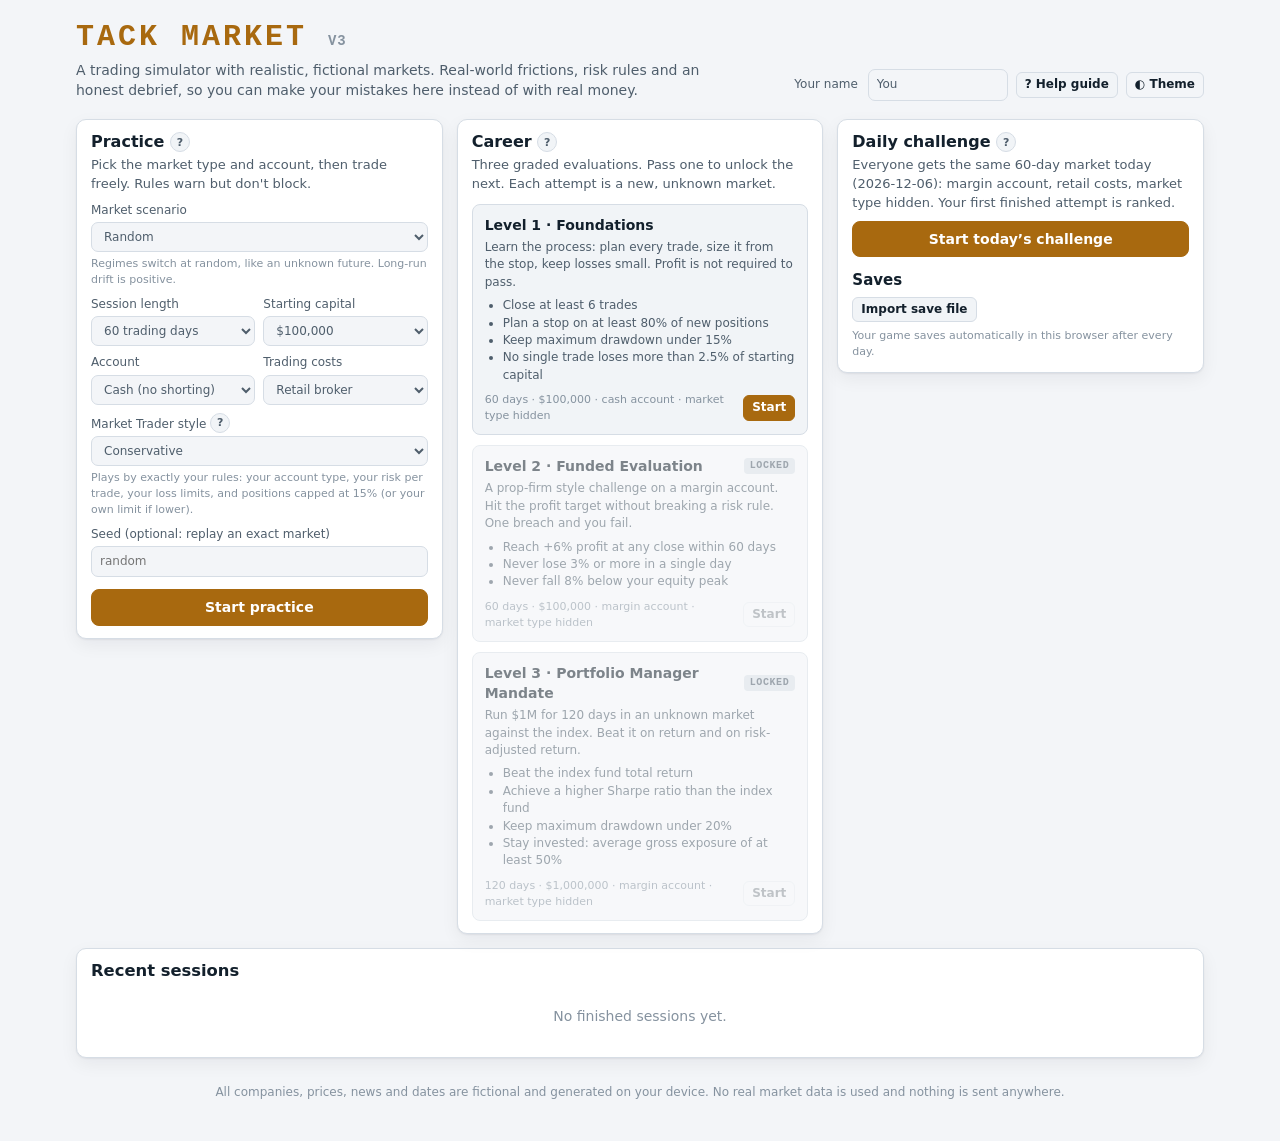
==== commit db44cbe4: "Add files via upload" ====
--- a/TackMarket-V3.html
+++ b/TackMarket-V3.html
@@ -9,8 +9,8 @@
 <style>
 :root {
   --bg: #0b0f14; --panel: #111821; --panel2: #17212c; --border: #243241; --text: #e6edf3; --muted: #9aa7b4; --faint: #66737f;
-  --accent: #f2b544; --accent-ink: #1a1200; --up: #2fbf71; --down: #ef5350; --info: #5aa9e6; --warn: #f2b544; --grid: #1c2733;
-  --s-index: #5aa9e6; --s-equal: #a08cf5; --s-momentum: #e46aa4; --s-value: #34b9a8; --s-rules: #a9b25c; --sma20: #c9a23a; --sma50: #8f7cf0;
+  --accent: #f2b544; --accent-ink: #1a1200; --info-ink: #04121d; --up: #2fbf71; --down: #ef5350; --info: #5aa9e6; --warn: #f2b544; --grid: #1c2733;
+  --s-index: #5aa9e6; --s-equal: #a08cf5; --s-momentum: #e46aa4; --s-value: #34b9a8; --s-rules: #a9b25c; --s-trader: #ff8a4c; --sma20: #c9a23a; --sma50: #8f7cf0;
   --reg-bull: #1f6f47; --reg-chop: #4a5561; --reg-bear: #8a3b3b; --reg-crash: #c62828; --reg-recovery: #2b7f91;
   --shadow: 0 1px 0 rgba(255,255,255,.02), 0 8px 24px rgba(0,0,0,.25);
   --mono: ui-monospace, SFMono-Regular, Menlo, Consolas, "Liberation Mono", monospace;
@@ -20,8 +20,8 @@
 @media (prefers-color-scheme: light) {
   :root:not([data-theme="dark"]) {
     --bg: #f3f5f8; --panel: #ffffff; --panel2: #f1f4f7; --border: #d6dde5; --text: #13202c; --muted: #4f5e6c; --faint: #85929f;
-    --accent: #a8690f; --accent-ink: #ffffff; --up: #137a45; --down: #c62828; --info: #1f6fb2; --warn: #a8690f; --grid: #e7ecf1;
-    --s-index: #1f6fb2; --s-equal: #6a52d6; --s-momentum: #c23a7a; --s-value: #13867a; --s-rules: #6f7a1e; --sma20: #a8690f; --sma50: #6a52d6;
+    --accent: #a8690f; --accent-ink: #ffffff; --info-ink: #ffffff; --up: #137a45; --down: #c62828; --info: #1f6fb2; --warn: #a8690f; --grid: #e7ecf1;
+    --s-index: #1f6fb2; --s-equal: #6a52d6; --s-momentum: #c23a7a; --s-value: #13867a; --s-rules: #6f7a1e; --s-trader: #c2501a; --sma20: #a8690f; --sma50: #6a52d6;
     --reg-bull: #b9e3c9; --reg-chop: #d5dbe1; --reg-bear: #f1c4c4; --reg-crash: #e57373; --reg-recovery: #b5dde6;
     --shadow: 0 1px 2px rgba(16,24,40,.06), 0 6px 18px rgba(16,24,40,.06);
     color-scheme: light;
@@ -29,8 +29,8 @@
 }
 :root[data-theme="light"] {
   --bg: #f3f5f8; --panel: #ffffff; --panel2: #f1f4f7; --border: #d6dde5; --text: #13202c; --muted: #4f5e6c; --faint: #85929f;
-  --accent: #a8690f; --accent-ink: #ffffff; --up: #137a45; --down: #c62828; --info: #1f6fb2; --warn: #a8690f; --grid: #e7ecf1;
-  --s-index: #1f6fb2; --s-equal: #6a52d6; --s-momentum: #c23a7a; --s-value: #13867a; --s-rules: #6f7a1e; --sma20: #a8690f; --sma50: #6a52d6;
+  --accent: #a8690f; --accent-ink: #ffffff; --info-ink: #ffffff; --up: #137a45; --down: #c62828; --info: #1f6fb2; --warn: #a8690f; --grid: #e7ecf1;
+  --s-index: #1f6fb2; --s-equal: #6a52d6; --s-momentum: #c23a7a; --s-value: #13867a; --s-rules: #6f7a1e; --s-trader: #c2501a; --sma20: #a8690f; --sma50: #6a52d6;
   --reg-bull: #b9e3c9; --reg-chop: #d5dbe1; --reg-bear: #f1c4c4; --reg-crash: #e57373; --reg-recovery: #b5dde6;
   --shadow: 0 1px 2px rgba(16,24,40,.06), 0 6px 18px rgba(16,24,40,.06);
   color-scheme: light;
@@ -60,6 +60,10 @@
 .btn:disabled { opacity: .45; cursor: not-allowed; }
 .btn.primary { background: var(--accent); color: var(--accent-ink); border-color: var(--accent); }
 .btn.primary:hover { filter: brightness(1.08); }
+.btn.exitbtn { color: var(--down); border-color: var(--down); background: transparent; }
+.btn.exitbtn:hover { background: var(--down); color: #fff; }
+.btn.blue { background: var(--info); color: var(--info-ink); border-color: var(--info); }
+.btn.blue:hover { filter: brightness(1.08); }
 .btn.buy { background: var(--up); border-color: var(--up); color: #fff; }
 .btn.sell { background: var(--down); border-color: var(--down); color: #fff; }
 .btn.ghost { background: transparent; }
@@ -106,7 +110,7 @@
 
 /* board layout */
 .layout { display: grid; gap: 10px; padding: 10px; grid-template-columns: 280px minmax(0, 1fr) 340px; grid-template-areas: "watch chart ticket" "watch tabs tabs"; align-items: start; }
-.watch { grid-area: watch; position: sticky; top: 62px; max-height: calc(100vh - 72px); display: flex; flex-direction: column; }
+.watch { grid-area: watch; position: sticky; top: calc(var(--tb, 56px) + 8px); max-height: calc(100vh - var(--tb, 56px) - 16px); display: flex; flex-direction: column; }
 .chartcol { grid-area: chart; min-width: 0; }
 .ticket { grid-area: ticket; }
 .tabs { grid-area: tabs; min-width: 0; }
@@ -150,6 +154,7 @@
 .preview li.block { color: var(--down); } .preview li.block::before { content: '✕'; }
 .preview li.warn { color: var(--warn); } .preview li.warn::before { content: '!'; left: 4px; }
 .preview li.info { color: var(--muted); } .preview li.info::before { content: 'i'; left: 4px; font-style: italic; }
+.ticket-note { margin-top: 10px; padding: 8px 10px; border-radius: 8px; background: var(--panel2); border: 1px solid var(--border); border-left: 3px solid var(--info); font-size: 12px; color: var(--muted); }
 .hint { font-size: 11px; color: var(--faint); margin-top: 8px; }
 
 .tabbar { display: flex; gap: 2px; overflow-x: auto; border-bottom: 1px solid var(--border); padding: 0 8px; }
@@ -257,38 +262,78 @@
   .glossary > div { break-inside: avoid; }
 }
 
+/* Market Trader decision log */
+.lessons { margin: 4px 0 0; padding-left: 18px; color: var(--muted); font-size: 13px; }
+.lessons li { margin-bottom: 4px; }
+.tlog { border: 1px solid var(--border); border-radius: 8px; margin-bottom: 6px; background: var(--panel2); }
+.tlog > summary { display: grid; grid-template-columns: auto auto minmax(0, 1fr) auto; gap: 4px 10px; align-items: center; padding: 8px 10px; cursor: pointer; list-style: none; font-size: 13px; }
+.tlog > summary::-webkit-details-marker { display: none; }
+.tlog > summary::before { content: '▸'; color: var(--faint); grid-row: 1; margin-right: -4px; display: none; }
+.tlog[open] > summary { border-bottom: 1px solid var(--border); }
+.tlog-when { font: 11px var(--mono); color: var(--faint); white-space: nowrap; }
+.tlog-title { min-width: 0; }
+.tlog-out { font: 12px var(--mono); white-space: nowrap; }
+.tbadge { font: 700 10px/18px var(--mono); padding: 0 6px; border-radius: 4px; border: 1px solid var(--border); white-space: nowrap; letter-spacing: .04em; }
+.tbadge.up { color: var(--up); border-color: var(--up); } .tbadge.down { color: var(--down); border-color: var(--down); }
+.tbadge.warn { color: var(--warn); border-color: var(--warn); } .tbadge.info { color: var(--info); border-color: var(--info); } .tbadge.faint { color: var(--faint); }
+.tlog-body { padding: 8px 12px 12px; font-size: 13px; }
+.tlog-body .label { margin: 8px 0 4px; }
+.tlog-body ol { margin: 0; padding-left: 20px; color: var(--muted); }
+.tlog-body ol li { margin-bottom: 3px; }
+.tlog-body p { margin: 0 0 4px; color: var(--muted); }
+.tlog-data { display: grid; grid-template-columns: repeat(auto-fill, minmax(170px, 1fr)); gap: 1px; background: var(--grid); border: 1px solid var(--grid); border-radius: 6px; overflow: hidden; }
+.tlog-data > div { background: var(--panel); padding: 5px 8px; display: flex; flex-direction: column; }
+.tlog-data span { font-size: 11px; color: var(--faint); }
+.tlog-data b { font: 600 12px var(--mono); }
+@media (max-width: 599px) {
+  .tlog > summary { grid-template-columns: auto minmax(0, 1fr); }
+  .tlog-when { grid-column: 1 / -1; }
+  .tlog-out { grid-column: 1 / -1; white-space: normal; }
+}
+
 /* ---------- responsive: PC (default), unfolded foldable, folded cover screen ---------- */
-/* Unfolded foldable / tablet (about 600-1099px, near-square): watchlist beside chart + ticket. */
+/* Bottom navigation bar (unfolded foldable, tablet and phone); hidden on PC. */
+.mnav, .show-md, .show-xs { display: none; }
+.mnav { position: fixed; left: 0; right: 0; bottom: 0; z-index: 30; gap: 4px; align-items: stretch; background: var(--panel); border-top: 1px solid var(--border); padding: 6px 6px calc(6px + env(safe-area-inset-bottom)); }
+.mnav .nav { flex: 1; display: flex; flex-direction: column; align-items: center; justify-content: center; gap: 2px; min-height: 50px; border: none; border-radius: 8px; background: none; color: var(--muted); font-size: 11px; font-weight: 600; cursor: pointer; }
+.mnav .nav i { font-style: normal; font-size: 18px; line-height: 1; }
+.mnav .nav.on { color: var(--text); background: var(--panel2); box-shadow: inset 0 2px 0 var(--accent); }
+.mnav .btn { min-height: 50px; }
+.mnav .btn.primary { flex: 1.4; font-size: 14px; }
+.mnav .btn.five { flex: 0.7; font-size: 13px; }
+
+/* Unfolded foldable / tablet (600-1099px): the watchlist stays as a column on the left; the right side
+   shows one panel at a time (Chart, Trade or Portfolio), switched from the bottom bar. */
 @media (max-width: 1099px) {
-  .layout { grid-template-columns: 230px minmax(0, 1fr); grid-template-areas: "watch chart" "watch ticket" "tabs tabs"; padding: 8px; gap: 8px; }
-  .watch { top: 58px; max-height: calc(100vh - 66px); max-height: calc(100dvh - 66px); }
+  .layout { grid-template-columns: 230px minmax(0, 1fr); grid-template-areas: "watch main"; padding: 8px 8px calc(78px + env(safe-area-inset-bottom)); gap: 8px; }
+  .layout > .pane { display: none; grid-area: main; }
+  .layout > .pane-watch { display: flex; grid-area: watch; top: calc(var(--tb, 56px) + 8px); max-height: calc(100vh - var(--tb, 56px) - 96px); max-height: calc(100dvh - var(--tb, 56px) - 96px); }
+  .layout[data-pane="chart"] > .pane-chart, .layout[data-pane="watch"] > .pane-chart,
+  .layout[data-pane="ticket"] > .pane-ticket, .layout[data-pane="tabs"] > .pane-tabs { display: block; }
+  .mnav { display: flex; }
+  .mnav .nav-market { display: none; }
   .topbar { gap: 4px 14px; }
-  .hide-md { display: none !important; }
+  .topbar .act-btns, .hide-md { display: none !important; }
+  .show-md { display: inline-flex; }
+  .tabbody.scroll { max-height: none; }
+  .toast { bottom: calc(84px + env(safe-area-inset-bottom)); }
 }
-/* Folded cover screen / phone (under 600px): one pane at a time with a bottom navigation bar. */
-.mnav, .show-xs { display: none; }
+/* Folded cover screen / phone (under 600px): one pane at a time, including the market list. */
 @media (max-width: 599px) {
   .layout { grid-template-columns: minmax(0, 1fr); grid-template-areas: "main"; padding: 6px 6px calc(78px + env(safe-area-inset-bottom)); }
-  .layout > .pane { display: none; grid-area: main; }
+  .layout > .pane-watch { display: none; grid-area: main; position: static; max-height: none; }
   .layout[data-pane="watch"] > .pane-watch { display: flex; }
-  .layout[data-pane="chart"] > .pane-chart, .layout[data-pane="ticket"] > .pane-ticket, .layout[data-pane="tabs"] > .pane-tabs { display: block; }
-  .watch { position: static; max-height: none; }
+  .layout[data-pane="watch"] > .pane-chart { display: none; }
+  .mnav .nav-market { display: flex; }
   .watch-list { overflow: visible; }
   .topbar { padding: 6px 10px; gap: 2px 12px; }
-  .topbar .act-btns, .hide-sm { display: none !important; }
+  .hide-sm { display: none !important; }
   .show-xs { display: inline-flex; }
   .stat b { font-size: 13px; }
-  .mnav { display: flex; position: fixed; left: 0; right: 0; bottom: 0; z-index: 30; gap: 4px; align-items: stretch; background: var(--panel); border-top: 1px solid var(--border); padding: 6px 6px calc(6px + env(safe-area-inset-bottom)); }
-  .mnav .nav { flex: 1; display: flex; flex-direction: column; align-items: center; justify-content: center; gap: 2px; min-height: 50px; border: none; border-radius: 8px; background: none; color: var(--muted); font-size: 11px; font-weight: 600; cursor: pointer; }
-  .mnav .nav i { font-style: normal; font-size: 18px; line-height: 1; }
-  .mnav .nav.on { color: var(--text); background: var(--panel2); box-shadow: inset 0 2px 0 var(--accent); }
-  .mnav .btn.primary { flex: 1.4; min-height: 50px; font-size: 14px; }
   #priceChart { height: 260px; }
   .profile { grid-template-columns: 1fr 1fr; }
-  .tabbody.scroll { max-height: none; }
   .chart-head .big { font-size: 20px; }
   .banner { margin: 6px 6px 0; }
-  .toast { bottom: calc(84px + env(safe-area-inset-bottom)); }
   .home { padding: 14px 10px 30px; }
   .hero h1 { font-size: 24px; }
 }
@@ -906,19 +951,40 @@
   function equityAt(world, acct, d) { return exposures(world, acct, d).equity; }
 
   // Buying power for new opening trades, at last close prices.
+  // Queued orders reserve buying power so the same money cannot be committed twice.
+  // Cash account: queued buys hold their value plus estimated costs.
+  // Margin account: queued opening orders (buys and shorts) hold exposure, and their costs hold equity.
+  function reserved(world, acct, d) {
+    const r = { cash: 0, exposure: 0, orders: 0 };
+    for (const o of acct.orders) {
+      if (o.status !== 'open' || o.reduceOnly) continue;
+      const i = world.bySym[o.sym];
+      const px = o.type === 'market' ? markPrice(world, o.sym, d) : o.type === 'limit' || o.type === 'stoplimit' ? o.limit : o.stop;
+      const notional = o.qty * px;
+      const cost = estimateCosts(world, acct, i, d + 1, o.qty, px, true).total;
+      if (!acct.margin) { if (o.side === 'buy') { r.cash += notional + cost; r.orders++; } }
+      else if (o.opening) { r.exposure += notional; r.cash += cost; r.orders++; }
+    }
+    return r;
+  }
   function buyingPower(world, acct, d) {
-    const ex = exposures(world, acct, d);
-    if (!acct.margin) return Math.max(0, acct.cash - reservedCash(world, acct, d));
-    return Math.max(0, ex.equity / MARGIN.initial - (ex.long + ex.short));
-  }
-  function reservedCash(world, acct, d) {
-    let r = 0;
-    for (const o of acct.orders) {
-      if (o.status !== 'open' || o.side !== 'buy' || o.reduceOnly) continue;
-      const px = o.type === 'market' ? markPrice(world, o.sym, d) : (o.limit || o.stop);
-      r += o.qty * px;
-    }
-    return r;
+    const ex = exposures(world, acct, d), res = reserved(world, acct, d);
+    if (!acct.margin) return Math.max(0, acct.cash - res.cash);
+    return Math.max(0, (ex.equity - res.cash) / MARGIN.initial - (ex.long + ex.short) - res.exposure);
+  }
+  // Shares already promised to other queued (non-protective) orders on the same side.
+  function committedQty(acct, sym, side, excludeId) {
+    let q = 0;
+    for (const o of acct.orders) if (o.status === 'open' && !o.reduceOnly && o.sym === sym && o.side === side && o.id !== excludeId) q += o.qty;
+    return q;
+  }
+  // How an order of qty shares relates to the position: room = shares it can close without reversing.
+  function orderEffect(acct, sym, side, qty) {
+    const held = acct.pos[sym] ? acct.pos[sym].qty : 0;
+    const closable = side === 'sell' ? Math.max(0, held) : Math.max(0, -held);
+    const committed = committedQty(acct, sym, side);
+    const room = Math.max(0, closable - committed);
+    return { held, closable, committed, room, excess: Math.max(0, qty - room), opening: closable === 0 || qty > room };
   }
 
   // ---------- costs ----------
@@ -959,9 +1025,10 @@
     const stop = spec.stop != null && spec.stop !== '' ? Number(spec.stop) : null;
     if ((type === 'limit' || type === 'stoplimit') && !(limit > 0)) errors.push('Enter a limit price.');
     if ((type === 'stop' || type === 'stoplimit') && !(stop > 0)) errors.push('Enter a stop price.');
-    const opening = isOpening(acct, spec.sym, spec.side);
-    const held = acct.pos[spec.sym] ? acct.pos[spec.sym].qty : 0;
-    if (!acct.margin && spec.side === 'sell' && qty > Math.max(0, held)) errors.push(held > 0 ? `You only hold ${held} shares. A cash account cannot go short.` : 'A cash account cannot sell short. Switch to a margin account to short.');
+    const eff = orderEffect(acct, spec.sym, spec.side, qty);
+    const opening = eff.opening, held = eff.held;
+    if (!acct.margin && spec.side === 'sell' && held > 0 && qty > eff.room) errors.push(`Only ${eff.room} of your ${held} shares are free: ${eff.committed} are already committed to queued sell orders.`);
+    else if (!acct.margin && spec.side === 'sell' && qty > Math.max(0, held)) errors.push(held > 0 ? `You only hold ${held} shares. A cash account cannot go short.` : 'A cash account cannot sell short. Switch to a margin account to short.');
     if (opening && acct.lockoutT === t) errors.push('Cool-off: your daily loss limit was hit, so new positions are blocked until tomorrow.');
     if (spec.bracket) {
       const b = spec.bracket;
@@ -1081,7 +1148,7 @@
       id: acct.nextTradeId++, sym, dir, openDay: d, closeDay: null, entryPx: px, entryQty: 0, qtyMax: 0, realized: 0, fees: 0, divs: 0, borrow: 0,
       plannedStop: order && order.plannedStop || null, plannedTarget: order && order.plannedTarget || null,
       tag: order && order.tag || '', note: order && order.note || '', lesson: '', exits: [], adds: 0, mae: 0, mfe: 0,
-      chase: !!(order && order.flags && order.flags.chase), exitReason: null
+      chase: !!(order && order.flags && order.flags.chase), exitReason: null, openOrderId: order && order.id || null
     };
     acct.openTrades[sym] = tr;
     return tr;
@@ -1107,7 +1174,7 @@
       const pnl = (px - p.avg) * closeQty * Math.sign(p.qty);
       acct.realized += pnl;
       const tr = acct.openTrades[sym];
-      if (tr) { tr.realized += pnl; tr.fees += comm; tr.exits.push({ d, qty: closeQty, px, reason }); }
+      if (tr) { tr.realized += pnl; tr.fees += comm; tr.exits.push({ d, qty: closeQty, px, reason, orderId: order && order.id || null }); }
       comm = 0;
       p.qty += Math.sign(dq) * closeQty;
       rem = dq - Math.sign(dq) * closeQty;
@@ -1328,7 +1395,7 @@
   }
 
   Object.assign(TM, {
-    COST_MODELS, MARGIN, newAccount, exposures, equityAt, buyingPower, estimateCosts, costParts, commission,
+    COST_MODELS, MARGIN, newAccount, exposures, equityAt, buyingPower, reserved, committedQty, orderEffect, estimateCosts, costParts, commission,
     placeOrder, cancelOrder, modifyOrder, processDay, recordEquity, isOpening, dayPath, evalOrder
   });
 })(TM);
@@ -1492,7 +1559,8 @@
     { id: 'equal', label: 'Equal-weight', desc: 'Buys all 40 stocks in equal amounts on day one and holds.' },
     { id: 'momentum', label: 'Momentum bot', desc: 'Every 21 days holds the 8 stocks with the best 6-month return, skipping the last week.' },
     { id: 'value', label: 'Value bot', desc: 'Every 21 days holds the 8 stocks with the most upside to their analyst target price.' },
-    { id: 'rules', label: 'Rules bot', desc: 'Buys random stocks and exits only by your rules: stop, target, trailing stop, time limit. It tests exits, not stock picking.' }
+    { id: 'rules', label: 'Rules bot', desc: 'Buys random stocks and exits only by your rules: stop, target, trailing stop, time limit. It tests exits, not stock picking.' },
+    { id: 'trader', label: 'Market Trader', desc: 'Trades like an experienced professional using only the data you can see, your account type and your risk rules. Its full reasoning is revealed in the debrief.' }
   ];
   const DEFAULT_RULES_BOT = { stopPct: 8, targetPct: 16, trailPct: 0, maxHold: 20, posPct: 10, maxPos: 8 };
 
@@ -1566,10 +1634,470 @@
       } else if (id === 'momentum' && reb) rebalance(world, a, t, topN(world, 8, (i) => world.c[i][t - 5] / world.c[i][t - 126] - 1));
       else if (id === 'value' && reb) rebalance(world, a, t, topN(world, 8, (i) => world.tgt[i][t] / world.c[i][t] - 1));
       else if (id === 'rules') rulesBot(world, a, t, game.botCfg || DEFAULT_RULES_BOT, game.seed);
+      else if (id === 'trader') TM.marketTrader(world, game, t);
     }
   }
 
   Object.assign(TM, { BOT_DEFS, DEFAULT_RULES_BOT, runBots });
+})(TM);
+
+/* Tack Market V3 · Market Trader bot
+   A discretionary-style professional process, written as explicit rules so every decision can be explained.
+   It sees only what the player sees after each close (prices up to today, moving averages, volatility,
+   P/E, growth, analyst targets, earnings history and dates, dividends, headlines). It never reads the
+   hidden regime, fair values or any future data. It trades through the same broker, costs, account type
+   and risk rules as the player, and writes a reasoning entry for every action into game.traderLog. */
+var TM = typeof TM !== 'undefined' ? TM : {};
+(function (TM) {
+  'use strict';
+
+  const SQ = Math.sqrt(252);
+  const W_TREND = 0.30, W_MOM = 0.25, W_VALUE = 0.25, W_EARN = 0.20;
+  const STOP_ATR = 2.5;          // initial stop distance in ATRs
+  const TRAIL_ATR = 3;           // trailing stop distance once a trade is +2R
+  const SECTOR_CAP = 0.35;       // max share of equity in one sector
+  const ADV_CAP = 0.02;          // never more than 2% of average daily volume
+  const REGIME = {
+    'Risk-on': { gross: 0.95, maxPos: 10, entries: 2, note: 'trend and breadth support being fully invested' },
+    'Caution': { gross: 0.65, maxPos: 8, entries: 1, note: 'mixed signals, so exposure is trimmed and only the best set-ups are taken' },
+    'Risk-off': { gross: 0.35, maxPos: 5, entries: 1, note: 'the market is in a downtrend or unusually volatile, so capital is protected first' }
+  };
+
+  // Styles: which exemptions from the player's rules the trader is given (measured in testing).
+  const STYLES = {
+    conservative: { label: 'Conservative', margin: null, posCap: 15, riskPct: null, lossRules: true, earningsOk: false,
+      summary: 'Plays by exactly your rules: your account type, your risk per trade, your loss limits, and positions capped at 15% (or your own limit if lower).' },
+    balanced: { label: 'Balanced', margin: true, posCap: 25, riskPct: null, lossRules: true, earningsOk: false,
+      summary: 'Two freedoms: a margin account (so it can hedge and short) and positions of up to 25% in its best ideas. Your risk per trade and loss limits still apply.' },
+    aggressive: { label: 'Aggressive', margin: true, posCap: 25, riskPct: 2, lossRules: false, earningsOk: true,
+      summary: 'Every freedom: margin account, positions up to 25%, 2% risk per trade, no daily-loss or drawdown limits, and it may buy just before earnings.' }
+  };
+  const styleOf = (game) => STYLES[game.traderStyle] || STYLES.conservative;
+
+  const pct = (x, dp) => (x >= 0 ? '+' : '') + (x * 100).toFixed(dp == null ? 1 : dp) + '%';
+  const pp = (x, dp) => (x * 100).toFixed(dp == null ? 1 : dp) + '%';
+  const usd = (x) => '$' + x.toFixed(2);
+  const money = (x) => (x < 0 ? '-$' : '$') + Math.abs(x).toLocaleString('en-US', { maximumFractionDigits: 0 });
+
+  function atr(w, i, t, n) {
+    let s = 0;
+    for (let d = t - n + 1; d <= t; d++) s += Math.max(w.h[i][d] - w.l[i][d], Math.abs(w.h[i][d] - w.c[i][d - 1]), Math.abs(w.l[i][d] - w.c[i][d - 1]));
+    return s / n;
+  }
+  function median(a) { const b = a.slice().sort((x, y) => x - y); return b.length ? b[Math.floor(b.length / 2)] : 0; }
+  function zscores(vals) {
+    const m = TM.mean(vals), s = TM.stdev(vals) || 1;
+    return vals.map((v) => Math.max(-2.5, Math.min(2.5, (v - m) / s)));
+  }
+
+  // ---------- what the trader reads each evening ----------
+  function readMarket(w, t) {
+    const F = w.FUND, c = w.c[F];
+    const s50 = TM.sma(c, t, 50), s200 = TM.sma(c, t, 200), s50ago = TM.sma(c, t - 10, 50);
+    let above50 = 0;
+    for (let i = 0; i < w.nStocks; i++) if (w.c[i][t] > TM.sma(w.c[i], t, 50)) above50++;
+    const breadth = above50 / w.nStocks;
+    const vol = w.rv20[F][t + 1 < w.T ? t + 1 : t] * SQ;
+    const hist = [];
+    for (let d = t - 249; d <= t; d++) hist.push(w.rv20[F][d + 1 < w.T ? d + 1 : d] * SQ);
+    const volNormal = median(hist);
+    let hi = 0;
+    for (let d = t - 249; d <= t; d++) hi = Math.max(hi, c[d]);
+    const dd = c[t] / hi - 1;
+    let score = 0;
+    score += c[t] > s200 ? 1 : -1;
+    score += c[t] > s50 ? 0.5 : -0.5;
+    score += s50 > s50ago ? 0.5 : -0.5;
+    score += breadth > 0.55 ? 0.5 : breadth < 0.4 ? -0.5 : 0;
+    score += vol > volNormal * 1.6 ? -1 : vol > volNormal * 1.25 ? -0.5 : 0;
+    score += dd < -0.15 ? -0.5 : 0;
+    const regime = score >= 1.5 ? 'Risk-on' : score >= -0.5 ? 'Caution' : 'Risk-off';
+    return { regime, score, px: c[t], s50, s200, rising: s50 > s50ago, breadth, vol, volNormal, dd, rate: w.policy[t] };
+  }
+
+  function scoreStocks(w, t) {
+    const N = w.nStocks;
+    const raw = { trend: [], mom: [], value: [], earn: [] };
+    const info = [];
+    const peBySector = {};
+    for (let i = 0; i < N; i++) {
+      const pe = w.c[i][t] / w.eps[i][t];
+      (peBySector[w.inst[i].sector] = peBySector[w.inst[i].sector] || []).push(pe > 0 ? pe : 99);
+    }
+    const secMedPE = {};
+    for (const k in peBySector) secMedPE[k] = median(peBySector[k]);
+    for (let i = 0; i < N; i++) {
+      const s = w.inst[i], c = w.c[i], px = c[t];
+      const s50 = TM.sma(c, t, 50), s200 = TM.sma(c, t, 200), s50ago = TM.sma(c, t - 10, 50);
+      const slope = s50 / s50ago - 1;
+      const mom = c[t - 5] / c[t - 126] - 1;
+      const pe = px / w.eps[i][t];
+      const upside = w.tgt[i][t] / px - 1;
+      const peRel = pe > 0 ? pe / secMedPE[s.sector] - 1 : 1;
+      let lastE = null;
+      for (const d of w.earnDays[i]) { if (d > t) break; lastE = d; }
+      const implied = s.earnSd * 0.75;
+      const age = lastE != null ? t - lastE : 999;
+      const reaction = lastE != null && lastE >= 1 ? c[lastE] / c[lastE - 1] - 1 : 0;
+      const earnSignal = age <= 45 && implied > 0 ? (reaction / implied) * (1 - age / 45) : 0;
+      raw.trend.push((px / s50 - 1) + 0.5 * (px / s200 - 1) + 2 * slope);
+      raw.mom.push(mom);
+      raw.value.push(upside - 0.5 * peRel);
+      raw.earn.push(earnSignal);
+      const ne = TM.nextEarnings(w, i, t);
+      const news = [];
+      for (let d = Math.max(1, t - 2); d <= t; d++) for (const e of w.events[d]) if (e.sym === s.sym && e.type === 'news') news.push({ d, text: e.text, tone: e.tone });
+      info.push({
+        i, sym: s.sym, name: s.name, sector: s.sector, px, s50, s200, slope, mom, pe, secPE: secMedPE[s.sector], g: s.g, upside, tgt: w.tgt[i][t],
+        lastE, age, reaction, implied, nextE: ne, daysToE: ne != null ? ne - t : 999, atr: atr(w, i, t, 14), vol: w.rv20[i][Math.min(t + 1, w.T - 1)] * SQ,
+        r5: px / c[t - 5] - 1, adv: w.adv20[i][Math.min(t + 1, w.T - 1)], htb: s.hardToBorrow, borrow: s.borrowFee, news
+      });
+    }
+    const z = { trend: zscores(raw.trend), mom: zscores(raw.mom), value: zscores(raw.value), earn: zscores(raw.earn) };
+    info.forEach((x, k) => {
+      x.z = { trend: z.trend[k], mom: z.mom[k], value: z.value[k], earn: z.earn[k] };
+      x.score = W_TREND * x.z.trend + W_MOM * x.z.mom + W_VALUE * x.z.value + W_EARN * x.z.earn;
+    });
+    const ranked = info.slice().sort((a, b) => b.score - a.score);
+    ranked.forEach((x, k) => { x.rank = k + 1; });
+    const momRank = info.slice().sort((a, b) => b.mom - a.mom);
+    momRank.forEach((x, k) => { x.momRank = k + 1; });
+    return { info, ranked, bySym: Object.fromEntries(info.map((x) => [x.sym, x])) };
+  }
+
+  // ---------- explanation helpers ----------
+  function factorLines(x, N) {
+    const tr = x.px > x.s50 && x.px > x.s200 ? `price ${usd(x.px)} is above its 50-day (${usd(x.s50)}) and 200-day (${usd(x.s200)}) averages` :
+      x.px < x.s50 && x.px < x.s200 ? `price ${usd(x.px)} is below its 50-day (${usd(x.s50)}) and 200-day (${usd(x.s200)}) averages` :
+        `price ${usd(x.px)} is between its 50-day (${usd(x.s50)}) and 200-day (${usd(x.s200)}) averages`;
+    const earn = x.lastE == null || x.age > 45 ? 'no recent earnings signal' :
+      `last report ${x.age} trading days ago moved the stock ${pct(x.reaction)} against an implied ±${pp(x.implied)}${Math.abs(x.reaction) > x.implied ? ', a genuine surprise' : ''}`;
+    return [
+      `Trend: ${tr}, and the 50-day average is ${x.slope > 0 ? 'rising' : 'falling'} (${pct(x.slope)} over 10 days).`,
+      `Momentum: ${pct(x.mom)} over the last six months excluding the latest week (rank ${x.momRank} of ${N}).`,
+      `Valuation: analyst target ${usd(x.tgt)} is ${pct(x.upside, 0)} from here; P/E ${x.pe > 0 ? x.pe.toFixed(1) : 'n/m'} vs a ${x.sector} median of ${x.secPE.toFixed(1)}, with expected EPS growth of ${pp(x.g)}.`,
+      `Earnings: ${earn}; next report in ${x.daysToE < 900 ? x.daysToE + ' trading days' : 'n/a'}.`
+    ];
+  }
+  // The strongest argument against a trade, stated openly (dir 1 = long, -1 = short).
+  function againstLine(x, dir) {
+    const names = { trend: 'the trend', mom: 'momentum', value: 'valuation', earn: 'the earnings signal' };
+    const k = Object.keys(names).sort((p, q) => dir * x.z[p] - dir * x.z[q])[0];
+    if (dir * x.z[k] > -0.5) return [];
+    const detail = k === 'value' ? (dir > 0 ? `the analyst target is ${pct(x.upside, 0)} from here and the P/E is ${x.pe > 0 ? x.pe.toFixed(1) : 'n/m'} vs ${x.secPE.toFixed(1)} for the sector` : `the stock already looks cheap (target ${pct(x.upside, 0)} away)`)
+      : k === 'earn' ? `the last earnings reaction was ${pct(x.reaction)}` : k === 'mom' ? `six-month momentum is ${pct(x.mom)}` : `the price trend is ${dir > 0 ? 'weak' : 'still firm'}`;
+    return [`Against the trade: ${names[k]} points the other way (${detail}). The other factors outweigh it, and the stop and position size limit the damage if it turns out to matter.`];
+  }
+  function factorData(x) {
+    return [
+      ['Composite score', `${x.score.toFixed(2)} (rank ${x.rank}/40)`],
+      ['Trend z', x.z.trend.toFixed(2)], ['Momentum z', x.z.mom.toFixed(2)], ['Value z', x.z.value.toFixed(2)], ['Earnings z', x.z.earn.toFixed(2)],
+      ['Price', usd(x.px)], ['50 / 200-day', `${usd(x.s50)} / ${usd(x.s200)}`], ['6-month return', pct(x.mom)], ['5-day return', pct(x.r5)],
+      ['P/E vs sector', `${x.pe > 0 ? x.pe.toFixed(1) : 'n/m'} vs ${x.secPE.toFixed(1)}`], ['Analyst upside', pct(x.upside, 0)],
+      ['ATR (14d)', usd(x.atr)], ['Volatility (20d)', pp(x.vol, 0)], ['Next earnings', x.daysToE < 900 ? `${x.daysToE} days` : 'n/a']
+    ];
+  }
+  function marketData(mk) {
+    return [
+      ['Regime read', mk.regime], ['Index vs 50-day', `${usd(mk.px)} vs ${usd(mk.s50)} (${mk.rising ? 'rising' : 'falling'})`], ['Index vs 200-day', usd(mk.s200)],
+      ['Breadth', `${pp(mk.breadth, 0)} of stocks above their 50-day`], ['Index volatility', `${pp(mk.vol, 0)} vs normal ${pp(mk.volNormal, 0)}`],
+      ['From 52-week high', pct(mk.dd)], ['Policy rate', `${mk.rate.toFixed(2)}%`]
+    ];
+  }
+
+  // ---------- the evening routine ----------
+  function marketTrader(w, game, t) {
+    const a = game.bots.trader;
+    if (!a) return;
+    const log = game.traderLog || (game.traderLog = []);
+    const st = game.traderState || (game.traderState = { regime: null, pos: {}, passed: {} });
+    st.passed = st.passed || {};
+    for (const s in st.pos) if (!a.pos[s]) delete st.pos[s];
+    const rules = game.player.rules || TM.PRACTICE_RULES;
+    const E = a.equity, eq = E[E.length - 1].eq;
+    const day = t - w.start;
+    const add = (entry) => { entry.t = t; entry.day = day; log.push(entry); return entry; };
+    const mk = readMarket(w, t);
+    if (st.regime && mk.regime !== st.regime) {
+      const severe = mk.regime === 'Risk-off' && mk.score <= -2;
+      if (!severe && st.pendingRegime !== mk.regime) { st.pendingRegime = mk.regime; mk.regime = st.regime; }
+      else st.pendingRegime = null;
+    } else st.pendingRegime = null;
+    const sc = scoreStocks(w, t);
+    const R = REGIME[mk.regime];
+    const ex = TM.exposures(w, a, t);
+
+    // risk rules from the player's own settings
+    const style = styleOf(game);
+    if (!st.styleLogged) {
+      st.styleLogged = true;
+      add({ kind: 'view', action: 'STYLE', title: `Trading style: ${style.label}`, why: [style.summary,
+        style.margin ? 'It uses a margin account even if yours is a cash account.' : `It uses the same ${a.margin ? 'margin' : 'cash'} account type as you.`],
+        data: [['Account', a.margin ? 'Margin' : 'Cash'], ['Risk per trade', style.riskPct ? `${style.riskPct}% (exempt from your rule)` : `${Math.min(Math.max(rules.maxRiskPct || 1, 0.25), 2)}% (your rule)`],
+          ['Position cap', style.margin ? `${style.posCap}% (exempt from your rule)` : `${Math.min(rules.maxPosPct || 25, style.posCap)}%`], ['Loss limits', style.lossRules ? 'yours apply' : 'none'], ['Buying before earnings', style.earningsOk ? 'allowed' : 'avoided']] });
+    }
+    const riskPct = (style.riskPct || Math.min(Math.max(rules.maxRiskPct || 1, 0.25), 2)) / 100;
+    const maxPosPct = (style.margin ? style.posCap : Math.min(rules.maxPosPct || 25, style.posCap)) / 100;
+    const dayRet = E.length > 1 ? eq / E[E.length - 2].eq - 1 : 0;
+    const ddNow = eq / a.peak - 1;
+    let riskScale = 1, blockNew = false;
+    const ruleNotes = [];
+    if (style.lossRules && rules.dailyLossPct && dayRet <= -rules.dailyLossPct / 100) {
+      blockNew = true;
+      ruleNotes.push(`Lost ${pct(dayRet)} today, beyond the ${rules.dailyLossPct}% daily loss limit: no new positions tomorrow (cool-off).`);
+    }
+    if (style.lossRules && rules.maxDDPct && ddNow <= -rules.maxDDPct / 100) {
+      blockNew = true;
+      ruleNotes.push(`Drawdown ${pct(ddNow)} breaches the ${rules.maxDDPct}% limit: no new risk until the account recovers.`);
+    } else if (style.lossRules && rules.maxDDPct && ddNow <= -rules.maxDDPct * 0.6 / 100) {
+      riskScale = 0.5;
+      ruleNotes.push(`Drawdown ${pct(ddNow)} is past 60% of the ${rules.maxDDPct}% limit: risk per trade halved.`);
+    }
+    const ruleKey = (blockNew ? 'block' : '') + (riskScale < 1 ? 'half' : '');
+    if (ruleNotes.length && ruleKey !== st.ruleKey) add({ kind: 'risk', action: 'RULES', title: 'Risk rules applied', why: ruleNotes, data: [['Equity', money(eq)], ['Today', pct(dayRet)], ['From peak', pct(ddNow)]] });
+    if (!ruleNotes.length && st.ruleKey) add({ kind: 'risk', action: 'RULES', title: 'Risk rules back to normal', why: ['The account is back within its loss and drawdown limits, so normal position sizes resume.'], data: [['Equity', money(eq)], ['From peak', pct(ddNow)]] });
+    st.ruleKey = ruleNotes.length ? ruleKey : '';
+
+    if (st.regime !== mk.regime) {
+      add({
+        kind: 'view', action: 'MARKET VIEW', regime: mk.regime, title: `${st.regime ? 'Regime change: ' + st.regime + ' → ' : 'Starting view: '}${mk.regime}`,
+        why: [
+          `The index is ${mk.px > mk.s200 ? 'above' : 'below'} its 200-day average and ${mk.px > mk.s50 ? 'above' : 'below'} its ${mk.rising ? 'rising' : 'falling'} 50-day average.`,
+          `${pp(mk.breadth, 0)} of stocks are above their own 50-day average, so the move is ${mk.breadth > 0.55 ? 'broad-based' : mk.breadth < 0.4 ? 'narrow and weak' : 'mixed'}.`,
+          `Index volatility is ${pp(mk.vol, 0)} against a normal ${pp(mk.volNormal, 0)}${mk.vol > mk.volNormal * 1.25 ? ': elevated, so positions must be smaller' : ''}.`,
+          `Conclusion: ${R.note}. Target long exposure about ${pp(R.gross, 0)} of equity, at most ${R.maxPos} positions${a.margin && mk.regime === 'Risk-off' ? ', with an index hedge' : ''}.`
+        ],
+        data: marketData(mk)
+      });
+      st.regime = mk.regime;
+    }
+
+    const working = (sym) => a.orders.filter((o) => o.sym === sym && (o.status === 'open' || o.status === 'pending'));
+    const stopOrder = (sym) => a.orders.find((o) => o.sym === sym && o.status === 'open' && o.reduceOnly && o.role === 'stop');
+    const exitAll = (sym, why, action, data, kind) => {
+      const p = a.pos[sym];
+      for (const o of working(sym)) TM.cancelOrder(a, o.id, 'Replaced by exit');
+      const res = TM.placeOrder(w, a, { sym, side: p.qty > 0 ? 'sell' : 'buy', qty: Math.abs(p.qty), type: 'market', source: 'bot' }, t);
+      if (res.ok) add({ kind: kind || 'exit', action, sym, qty: Math.abs(p.qty), px: w.c[w.bySym[sym]][t], orderId: res.order.id, title: `${action} ${Math.abs(p.qty)} ${sym}`, why, data });
+      delete st.pos[sym];
+    };
+
+    // 1. manage open positions
+    let longValue = ex.long;
+    for (const sym of Object.keys(a.pos)) {
+      const p = a.pos[sym], i = w.bySym[sym], px = w.c[i][t], tr = a.openTrades[sym];
+      if (sym === 'TMXI') continue;
+      const x = sc.bySym[sym];
+      const dir = p.qty > 0 ? 1 : -1;
+      const s = st.pos[sym] || (st.pos[sym] = { hi: px, lo: px, partial: false, be: false });
+      s.hi = Math.max(s.hi, px); s.lo = Math.min(s.lo, px);
+      const so = stopOrder(sym);
+      const initStop = tr && tr.plannedStop ? tr.plannedStop : p.avg - dir * STOP_ATR * x.atr;
+      const Rps = Math.abs(p.avg - initStop) || x.atr * STOP_ATR;
+      const gainR = dir * (px - p.avg) / Rps;
+      const pData = [['Entry', usd(p.avg)], ['Now', usd(px)], ['Open P&L', `${money(dir * (px - p.avg) * Math.abs(p.qty))} (${gainR.toFixed(2)}R)`], ['1R per share', usd(Rps)], ['Current stop', so ? usd(so.stop) : 'none'], ['Score rank', `${x.rank}/40`]];
+
+      // thesis checks
+      const broken = dir > 0 ? (px < x.s50 && x.rank > 20) || x.rank > 30 : (px > x.s50 && x.rank < 21) || x.rank < 11;
+      if (broken) {
+        const why = dir > 0
+          ? [px < x.s50 ? `Price ${usd(px)} closed below the 50-day average ${usd(x.s50)}: the uptrend that justified the trade has broken.` : 'Trend still intact, but the overall case has deteriorated sharply.',
+            `Composite score fell to rank ${x.rank} of 40 (it needs to be in the top half to keep a long).`,
+            `Selling now at ${gainR.toFixed(2)}R rather than waiting for the stop: a broken thesis is a reason to exit, not a reason to hope.`]
+          : [`The stock has ${px > x.s50 ? 'recovered above its 50-day average' : 'improved'}; its score rank rose to ${x.rank}, so the case for the short is gone.`, `Covering at ${gainR.toFixed(2)}R.`];
+        exitAll(sym, why, dir > 0 ? 'SELL' : 'COVER', pData.concat(factorData(x).slice(0, 5)));
+        if (dir > 0) longValue -= p.qty * px;
+        continue;
+      }
+      // event risk: trim before earnings unless the trade already has a cushion
+      if (x.daysToE === 1 && gainR < 1 && Math.abs(p.qty) * px / eq > 0.05 && Math.abs(p.qty) >= 2) {
+        const q = Math.floor(Math.abs(p.qty) / 2);
+        if (so) TM.modifyOrder(w, a, so.id, { qty: Math.abs(p.qty) - q }, t);
+        const res = TM.placeOrder(w, a, { sym, side: dir > 0 ? 'sell' : 'buy', qty: q, type: 'market', source: 'bot' }, t);
+        if (res.ok) add({ kind: 'risk', action: 'TRIM', sym, qty: q, px, orderId: res.order.id, title: `TRIM ${q} ${sym} before earnings`,
+          why: [`${sym} reports at tomorrow's open; the implied move is ±${pp(x.implied)}, larger than ${(x.implied * px / Rps).toFixed(1)}R of normal noise allows for.`,
+            `The trade is only ${gainR.toFixed(2)}R in profit, so there is no cushion against a gap through the stop.`,
+            'Halving the position keeps exposure to the result without letting one report decide the account.'], data: pData });
+        if (dir > 0) longValue -= q * px;
+        continue;
+      }
+      // profit management
+      if (!s.partial && gainR >= 3 && Math.abs(p.qty) >= 3) {
+        const q = Math.floor(Math.abs(p.qty) / 3);
+        if (so) TM.modifyOrder(w, a, so.id, { qty: Math.abs(p.qty) - q }, t);
+        const res = TM.placeOrder(w, a, { sym, side: dir > 0 ? 'sell' : 'buy', qty: q, type: 'market', source: 'bot' }, t);
+        if (res.ok) { s.partial = true; add({ kind: 'exit', action: 'TAKE PROFIT', sym, qty: q, px, orderId: res.order.id, title: `Bank a third of ${sym} at +${gainR.toFixed(1)}R`,
+          why: ['The trade has made three times its initial risk. Banking a third locks in a real gain.', 'The rest stays on with a trailing stop, so a continued trend can still pay.'], data: pData }); }
+      }
+      if (so) {
+        let ns = so.stop, reason = null;
+        if (gainR >= 1 && dir * (p.avg - so.stop) > 0) { ns = TM.r2(p.avg); reason = `The trade reached +${gainR.toFixed(2)}R, so the stop moves to the entry price ${usd(p.avg)}: from here the worst case is roughly breakeven.`; }
+        if (gainR >= 2) {
+          const trail = TM.r2(dir > 0 ? s.hi - TRAIL_ATR * x.atr : s.lo + TRAIL_ATR * x.atr);
+          if (dir * (trail - ns) > 0) { ns = trail; reason = `At +${gainR.toFixed(2)}R the stop trails ${TRAIL_ATR} ATRs behind the best close (${usd(dir > 0 ? s.hi : s.lo)}), protecting most of the gain while giving the trend room.`; }
+        }
+        if (reason && dir * (ns - so.stop) >= 0.5 * Rps) {
+          const old = so.stop;
+          TM.modifyOrder(w, a, so.id, { stop: ns }, t);
+          add({ kind: 'risk', action: 'RAISE STOP', sym, px, title: `${dir > 0 ? 'Raise' : 'Lower'} stop on ${sym}: ${usd(old)} → ${usd(ns)}`, why: [reason, 'Stops only ever move in the direction of the trade, never away from it.'], data: pData });
+        }
+      }
+    }
+
+    // 2. de-risk if long exposure is above what the regime allows (the index core goes first)
+    const grossTarget = R.gross * (riskScale < 1 ? 0.75 : 1);
+    const F = w.FUND, fpx = w.c[F][t];
+    const coreQty = () => (a.pos.TMXI && a.pos.TMXI.qty > 0 ? a.pos.TMXI.qty : 0);
+    const coreSelling = () => a.orders.filter((o) => o.sym === 'TMXI' && o.status === 'open' && o.side === 'sell' && !o.reduceOnly).reduce((n, o) => n + o.qty, 0);
+    const sellCore = (qty, why) => {
+      qty = Math.min(qty, coreQty() - coreSelling());
+      if (qty < 1) return 0;
+      const res = TM.placeOrder(w, a, { sym: 'TMXI', side: 'sell', qty, type: 'market', source: 'bot' }, t);
+      if (res.ok) add({ kind: 'risk', action: 'REDUCE CORE', sym: 'TMXI', qty, px: fpx, orderId: res.order.id, title: `Sell ${qty} TMXI from the index core`, why, data: marketData(mk) });
+      return res.ok ? qty : 0;
+    };
+    if (longValue / eq > grossTarget + 0.1 && coreQty()) {
+      const excess = longValue - grossTarget * eq;
+      const sold = sellCore(Math.ceil(excess / fpx), [`Long exposure is ${pp(longValue / eq, 0)} of equity, above the ${pp(grossTarget, 0)} a ${mk.regime} market allows.`,
+        'The index core is the first thing to go: it was only there to keep idle cash invested, while the stock positions each have their own case.']);
+      longValue -= sold * fpx;
+    }
+    if (longValue / eq > grossTarget + 0.1) {
+      const longs = Object.keys(a.pos).filter((s) => s !== 'TMXI' && a.pos[s].qty > 0 && !a.orders.some((o) => o.sym === s && o.status === 'open' && !o.reduceOnly && o.side === 'sell'));
+      longs.sort((x, y) => sc.bySym[y].rank - sc.bySym[x].rank);
+      for (const sym of longs) {
+        if (longValue / eq <= grossTarget + 0.02) break;
+        const p = a.pos[sym], px = w.c[w.bySym[sym]][t];
+        exitAll(sym, [`Long exposure is ${pp(longValue / eq, 0)} of equity, above the ${pp(grossTarget, 0)} the ${mk.regime} regime allows.`,
+          `${sym} is the weakest holding (score rank ${sc.bySym[sym].rank}), so it goes first.`, 'Reducing exposure early in a deteriorating market is cheaper than being forced out later.'],
+        'SELL', [['Long exposure', pp(longValue / eq, 0)], ['Target', pp(grossTarget, 0)], ['Score rank', `${sc.bySym[sym].rank}/40`]], 'risk');
+        longValue -= p.qty * px;
+      }
+    }
+
+    if (mk.regime === 'Risk-off' && coreQty()) {
+      const sold = sellCore(coreQty(), ['The market read has turned Risk-off, so the index core (held only to keep idle cash working) is sold in full.', 'Stock positions stay only while their own trend and stop allow.']);
+      longValue -= sold * fpx;
+    }
+    // 3. hedge with the index fund on a margin account in a risk-off market
+    if (a.margin) {
+      const hedge = a.pos.TMXI && a.pos.TMXI.qty < 0 ? -a.pos.TMXI.qty : 0;
+      if (mk.regime === 'Risk-off' && !hedge && !coreQty() && longValue / eq > 0.15) {
+        const qty = Math.floor((longValue - 0.15 * eq) * 0.6 / fpx);
+        if (qty > 0) {
+          const res = TM.placeOrder(w, a, { sym: 'TMXI', side: 'sell', qty, type: 'market', source: 'bot', bracket: { stop: TM.r2(fpx * 1.08) } }, t);
+          if (res.ok) add({ kind: 'risk', action: 'HEDGE', sym: 'TMXI', qty, px: fpx, orderId: res.order.id, title: `HEDGE: short ${qty} TMXI`,
+            why: [`The market read is Risk-off, but the book still holds ${money(longValue)} of stocks.`, `Shorting ${money(qty * fpx)} of the index fund offsets roughly 60% of the market risk above a 15% net exposure, so a further market fall hurts far less.`,
+              'The hedge keeps the stock-specific bets (which stocks beat the market) while removing much of the bet on the market itself.', 'A stop 8% above protects against a sharp rally.'], data: marketData(mk) });
+        }
+      } else if (hedge && mk.regime !== 'Risk-off') {
+        for (const o of working('TMXI')) TM.cancelOrder(a, o.id, 'Hedge lifted');
+        const res = TM.placeOrder(w, a, { sym: 'TMXI', side: 'buy', qty: hedge, type: 'market', source: 'bot' }, t);
+        if (res.ok) add({ kind: 'risk', action: 'UNHEDGE', sym: 'TMXI', qty: hedge, px: fpx, orderId: res.order.id, title: `Lift hedge: cover ${hedge} TMXI`,
+          why: [`The market read has improved to ${mk.regime}.`, 'Keeping the hedge would cancel out the market’s recovery, so it is removed.'], data: marketData(mk) });
+      }
+    }
+
+    // 4. new stock positions (the index core can be sold to fund them)
+    const holdings = Object.keys(a.pos).filter((s) => s !== 'TMXI').length + a.orders.filter((o) => o.status === 'open' && !o.reduceOnly && o.source === 'bot' && o.sym !== 'TMXI' && TM.orderEffect(a, o.sym, o.side, o.qty).opening).length;
+    let room = blockNew ? 0 : Math.min(R.maxPos - holdings, R.entries);
+    const sectorVal = {};
+    for (const s in a.pos) if (s !== 'TMXI') { const sec = w.inst[w.bySym[s]].sector; sectorVal[sec] = (sectorVal[sec] || 0) + Math.abs(a.pos[s].qty) * w.c[w.bySym[s]][t]; }
+    let bp = TM.buyingPower(w, a, t);
+    // On a cash account, tonight's market sell orders fill at the open before tomorrow's buys, so their proceeds can be counted.
+    // Protective stops (reduce-only) are excluded: they normally do not fill.
+    if (!a.margin) for (const o of a.orders) if (o.status === 'open' && o.side === 'sell' && o.source === 'bot' && o.type === 'market' && o.placedT === t) bp += o.qty * w.c[w.bySym[o.sym]][t] * 0.98;
+    const minScore = mk.regime === 'Risk-on' ? 0.35 : mk.regime === 'Caution' ? 0.6 : 0.9;
+    let stockLong = longValue - coreQty() * fpx;
+    let longRoom = Math.max(0, grossTarget * eq - stockLong);
+    const skipped = [];
+    for (const x of sc.ranked) {
+      if (room <= 0) break;
+      if (x.score < minScore) break;
+      if (a.pos[x.sym] || working(x.sym).length) continue;
+      const fail = x.px < x.s50 || x.slope <= 0 ? 'the score is high but the price is not in an uptrend (below or flattening 50-day average), and buying against the trend is avoided'
+        : x.daysToE <= 3 && !style.earningsOk ? `earnings are due in ${x.daysToE} trading days; entering just before a ±${pp(x.implied)} event turns a planned trade into a coin toss`
+          : x.r5 > 0.08 ? `it is up ${pct(x.r5)} in five days; the bot waits for a pullback rather than chase`
+            : (sectorVal[x.sector] || 0) / eq > SECTOR_CAP - 0.05 ? `${x.sector} already takes ${pp((sectorVal[x.sector] || 0) / eq, 0)} of equity (cap ${pp(SECTOR_CAP, 0)})`
+              : x.news.some((n) => n.tone < 0) ? 'there was negative company news in the last three days' : null;
+      if (fail) { if (skipped.length < 2) skipped.push({ x, fail }); continue; }
+      const stopDist = STOP_ATR * x.atr;
+      const riskBudget = eq * riskPct * riskScale * (mk.regime === 'Risk-off' ? 0.5 : 1);
+      const coreFree = (coreQty() - coreSelling()) * fpx * 0.99;
+      let qty = Math.floor(riskBudget / stopDist);
+      const caps = [['risk budget', qty], ['position limit', Math.floor(eq * maxPosPct / x.px)], ['2% of daily volume', Math.floor(x.adv * ADV_CAP)],
+        ['buying power', Math.floor((bp + (a.margin ? 0 : coreFree)) * 0.97 / x.px)], ['regime exposure room', Math.floor(longRoom / x.px)], ['sector cap', Math.floor(Math.max(0, SECTOR_CAP * eq - (sectorVal[x.sector] || 0)) / x.px)]];
+      const binding = caps.reduce((m, c) => (c[1] < m[1] ? c : m));
+      qty = binding[1];
+      if (qty < 1 || qty * x.px < eq * 0.01) continue;
+      const needCash = qty * x.px * 1.01 - bp;
+      let funded = '';
+      if (needCash > 0 && coreQty()) {
+        const sold = sellCore(Math.ceil(needCash / fpx), [`Raising ${money(needCash)} to buy ${x.sym}: a specific opportunity with its own stop beats holding the whole market.`]);
+        bp += sold * fpx * 0.99;
+        if (sold) funded = ` Funded partly by selling ${sold} TMXI from the index core.`;
+      }
+      const stop = TM.r2(x.px - stopDist);
+      const res = TM.placeOrder(w, a, { sym: x.sym, side: 'buy', qty, type: 'market', source: 'bot', tag: 'Trend following', bracket: { stop } }, t);
+      if (!res.ok) continue;
+      const riskUsd = qty * stopDist;
+      add({
+        kind: 'entry', action: 'BUY', sym: x.sym, qty, px: x.px, orderId: res.order.id, riskPct: riskUsd / eq, posPct: qty * x.px / eq,
+        title: `BUY ${qty} ${x.sym} (${x.name}, ${x.sector})`,
+        why: [`Ranked ${x.rank} of 40 on the combined score (${x.score.toFixed(2)}), in a ${mk.regime} market.`].concat(factorLines(x, w.nStocks), againstLine(x, 1)),
+        plan: `Stop ${usd(stop)}, which is ${STOP_ATR} × ATR (${usd(x.atr)}) below today's close. Risk ${money(riskUsd)} = ${pp(riskUsd / eq, 2)} of equity (1R). Size ${qty} shares = ${pp(qty * x.px / eq, 1)} of equity, limited by ${binding[0]}. Move the stop to breakeven at +1R, trail it at +2R, bank a third at +3R, exit early if the trend breaks.${funded}`,
+        data: factorData(x)
+      });
+      sectorVal[x.sector] = (sectorVal[x.sector] || 0) + qty * x.px;
+      bp -= qty * x.px; longRoom -= qty * x.px; stockLong += qty * x.px; room--;
+    }
+    if (!blockNew) for (const s of skipped) {
+      const prev = st.passed[s.x.sym];
+      if (prev != null && t - prev < 10) continue;
+      st.passed[s.x.sym] = t;
+      add({ kind: 'skip', action: 'PASS', sym: s.x.sym, px: s.x.px, title: `Considered ${s.x.sym} (rank ${s.x.rank}) but passed`, why: [`Not bought because ${s.fail}.`], data: factorData(s.x).slice(0, 6) });
+      break;
+    }
+
+    // 4b. keep idle cash invested in the index fund (core) when the market read allows it
+    if (!blockNew && mk.regime !== 'Risk-off' && !(a.pos.TMXI && a.pos.TMXI.qty < 0) && !working('TMXI').some((o) => !o.reduceOnly)) {
+      const coreVal = coreQty() * fpx;
+      const gap = grossTarget * eq - stockLong - coreVal;
+      if (gap > 0.15 * eq) {
+        const qty = Math.floor(Math.min(gap - 0.05 * eq, Math.max(0, bp) * 0.97) / fpx);
+        if (qty * fpx > 0.05 * eq) {
+          const res = TM.placeOrder(w, a, { sym: 'TMXI', side: 'buy', qty, type: 'market', source: 'bot', tag: 'Core / index' }, t);
+          if (res.ok) add({ kind: 'entry', action: 'CORE', sym: 'TMXI', qty, px: fpx, orderId: res.order.id, riskPct: 0, posPct: qty * fpx / eq, title: `Invest idle cash: buy ${qty} TMXI as an index core`,
+            why: [`The market read is ${mk.regime}, which supports about ${pp(grossTarget, 0)} long exposure, but individual stock positions only use ${pp(stockLong / eq, 0)}.`,
+              'Rather than sit in cash waiting for set-ups, the gap is held in the index fund (a "core and satellite" approach): the market’s drift is captured while stock ideas are found.',
+              'The core is sold first whenever the market read worsens or a strong stock set-up needs the cash.'], data: marketData(mk) });
+        }
+      }
+    }
+
+    // 5. short the weakest stocks on a margin account in a risk-off market
+    if (a.margin && mk.regime === 'Risk-off') {
+      const shorts = Object.keys(a.pos).filter((s) => s !== 'TMXI' && a.pos[s].qty < 0).length;
+      for (const x of sc.ranked.slice().reverse()) {
+        if (shorts >= 2 || room <= 0) break;
+        if (a.pos[x.sym] || working(x.sym).length || x.score > -0.6) continue;
+        if (!(x.px < x.s50 && x.s50 < x.s200) || x.htb || x.daysToE <= 3 || x.r5 < -0.08) continue;
+        const stopDist = STOP_ATR * x.atr;
+        const qty = Math.min(Math.floor(eq * riskPct * riskScale * 0.5 / stopDist), Math.floor(eq * maxPosPct * 0.5 / x.px), Math.floor(x.adv * ADV_CAP), Math.floor(TM.buyingPower(w, a, t) * 0.9 / x.px));
+        if (qty < 1) continue;
+        const stop = TM.r2(x.px + stopDist);
+        const res = TM.placeOrder(w, a, { sym: x.sym, side: 'sell', qty, type: 'market', source: 'bot', tag: 'Trend following', bracket: { stop } }, t);
+        if (!res.ok) continue;
+        add({ kind: 'entry', action: 'SHORT', sym: x.sym, qty, px: x.px, orderId: res.order.id, riskPct: qty * stopDist / eq, posPct: qty * x.px / eq, title: `SHORT ${qty} ${x.sym} (${x.name}, ${x.sector})`,
+          why: [`Ranked ${x.rank} of 40, one of the weakest stocks, in a Risk-off market: falling price, falling averages, weak momentum.`].concat(factorLines(x, w.nStocks), againstLine(x, -1)).concat([`Borrow cost ${pp(x.borrow, 2)} a year; not hard to borrow.`]),
+          plan: `Stop ${usd(stop)}, ${STOP_ATR} × ATR above the close. Half-size because shorts have unlimited upside risk. Risk ${money(qty * stopDist)} = ${pp(qty * stopDist / eq, 2)} of equity.`,
+          data: factorData(x) });
+        room--;
+      }
+    }
+  }
+
+  Object.assign(TM, { marketTrader, traderReadMarket: readMarket, traderScore: scoreStocks, TRADER_STYLES: STYLES, traderStyleOf: styleOf });
 })(TM);
 
 /* Tack Market V3 · game layer
@@ -1628,12 +2156,19 @@
     const world = TM.generateWorld({ seed, scenario, sessionDays: days });
     const player = TM.newAccount('you', cfg.name || 'You', capital, { margin, costModel, track: true, rules });
     const bots = {};
-    for (const b of TM.BOT_DEFS) bots[b.id] = TM.newAccount(b.id, b.label, capital, { margin: false, costModel });
+    // Market Trader's style is chosen in Practice; graded modes always use Conservative (your exact rules).
+    const traderStyle = !lv && !daily && TM.TRADER_STYLES[cfg.traderStyle] ? cfg.traderStyle : 'conservative';
+    const ts = TM.TRADER_STYLES[traderStyle];
+    for (const b of TM.BOT_DEFS) {
+      const isT = b.id === 'trader';
+      bots[b.id] = TM.newAccount(b.id, isT ? `${b.label} (${ts.label})` : b.label, capital, { margin: isT ? (ts.margin == null ? margin : ts.margin) : false, costModel, rules: isT ? rules : null });
+    }
     const game = {
       v: 3, seed, scenario, hidden: pick === 'hidden', mode: lv ? 'level' : daily ? 'daily' : 'practice',
       level: lv ? lv.id : null, daily, days, capital, margin, costModel, t: world.start,
       player, bots, botCfg: Object.assign({}, TM.DEFAULT_RULES_BOT),
-      status: 'active', result: null, unranked: !!cfg.unranked, created: Date.now(), ddWarned: false
+      status: 'active', result: null, unranked: !!cfg.unranked, created: Date.now(), ddWarned: false,
+      traderLog: [], traderState: null, traderStyle
     };
     TM.recordEquity(world, player, world.start);
     for (const id in bots) TM.recordEquity(world, bots[id], world.start);
@@ -1748,7 +2283,7 @@
         ['Session', 'A fixed number of trading days (30, 60, 120 or 250). At the end you get a debrief comparing you with the index and four bots on the identical market.'],
         ['Warm-up history', 'Every session starts with one year (250 days) of price history already generated, so you can study charts and trends before your first trade.'],
         ['Fictional data', 'All companies, prices, news, dates and analysts are invented and generated on your device. They are designed to behave like real stocks statistically, but none of it is real market data.'],
-        ['Saving', 'The game saves in your browser after every day and after every order. Because the whole market is fixed by its seed, closing or refreshing the page can never change what happens next.']
+        ['Saving', 'The game saves in your browser after every day and after every order. Because the whole market is fixed by its seed, closing or refreshing the page can never change what happens next. A refresh brings you back to where you were: the board if you were playing, otherwise the home screen. A finished session never reopens by itself; the home screen offers <b>View debrief</b> until you start a new one.'],
       ]
     },
     {
@@ -1770,6 +2305,7 @@
         ['Trading costs: Zero-commission app', 'No commission, but the effective spread is 1.6x wider, because such apps are paid by routing your orders to market makers (payment for order flow). Often cheaper for small trades, more expensive for large or frequent ones.'],
         ['Trading costs: Frictionless (unrealistic)', 'No costs at all. Not realistic. Use it only to measure how much costs hurt you: play the same seed with and without costs and compare.'],
         ['Seed', 'A number that fixes the entire market: every price, headline and date. Leave it blank for a new random market. Enter a seed (shown in the debrief and the Account tab) to replay exactly the same market and try a different approach.'],
+        ['Market Trader style', 'Chooses which freedoms (exemptions from your rules) Market Trader gets in this Practice session: <b>Conservative</b>, <b>Balanced</b> or <b>Aggressive</b>. See <b>Market Trader styles</b> in the Market Trader section. Career levels and the Daily challenge always use Conservative.'],
         ['Your name', 'Shown on the leaderboard as your account name. Stored only in this browser.']
       ]
     },
@@ -1798,8 +2334,8 @@
         ['Drawdown', 'How far your equity is below its highest point so far. 0% means you are at a new high.'],
         ['◐ (theme)', 'Switches between dark and light mode.'],
         ['? (help)', 'Opens this guide at the section that matches where you are.'],
-        ['TACK', 'Tap the logo to go to the home screen. Your session keeps running in the background: use <b>Continue session</b> at the top of the home screen to return, or <b>End now</b> there to finish it and see the debrief.'],
-        ['End', 'Finishes the session early and goes to the debrief. In a Career level this counts as a failed attempt. The same option is in Account & rules.'],
+        ['TACK', 'Tap the logo to go to the home screen. A running session keeps going in the background: use <b>Continue session</b> at the top of the home screen to return to it, or <b>End now</b> to finish it.'],
+        ['✕ Exit', 'Aborts the running session at any time and goes to the debrief, so you can see how you did and what Market Trader did. It asks you to confirm first. In a Career level this counts as a failed attempt. The same option is in Account & rules. When you review a finished board, this button becomes <b>✕ Close</b>.'],
       ]
     },
     {
@@ -1882,6 +2418,8 @@
         ['Take-profit', 'Price where you bank the gain. Optional.'],
         ['2 ATR (button)', 'Suggests a stop two Average True Ranges away from today’s close: far enough that normal daily noise should not hit it.'],
         ['2R (button)', 'Sets the take-profit at twice your risk: if the stop is $3 away, the target is $6 away (reward:risk of 2:1).'],
+        ['Exits on a short trade', 'A short profits when the price falls, so everything is mirrored compared with a buy: the stop-loss goes <b>above</b> the entry and the take-profit <b>below</b> it. Example: short at $93.09 with an ATR of $1.53. The 2 ATR stop is 93.09 + 3.06 = $96.15 (1R of risk), and the 2R target is 93.09 − 6.12 = $86.97. The labels next to each field say which side of the entry it belongs on.'],
+        ['Closing orders', 'If you already hold the stock, Sell closes or reduces the position (and Buy to cover does the same for a short). A bracket and planned stop only apply to new positions, so the ticket hides them for closing orders. To protect a position you already hold, place a <b>Stop</b> order, or use <b>Stop</b> on the Positions tab.'],
         ['Planned stop', 'If you do not attach a bracket, record where you would exit anyway. It is not an order, but it lets the game size the trade, measure it in R, and check your discipline.'],
         ['Risk % of equity', 'How much of your account you are willing to lose if the stop is hit. 0.5–1% per trade is a common professional range.'],
         ['Size from stop', 'Calculates the quantity: <code>equity × risk% ÷ distance to stop</code>. Example: $100,000 × 1% = $1,000; entry $50, stop $47, so $3 risk per share, so 333 shares. It is reduced automatically if that would break your position limit or buying power.'],
@@ -1899,7 +2437,11 @@
         ['Setup: Other', 'Anything else.'],
         ['Thesis', 'One or two sentences on why this trade and why now. Writing it down is the single best habit for learning from your trades.'],
         ['Buying power', 'How much you can spend on new positions. Cash account: cash minus cash reserved by working buy orders. Margin account: up to 2x your equity minus what you already hold.'],
-        ['Queue order', 'Sends the order. It starts working at tomorrow’s open. You can edit or cancel it in the Orders tab until then.']
+        ['Queue order', 'Sends the order. It starts working at tomorrow’s open. You can edit or cancel it in the Orders tab until then.'],
+        ['Several orders per day', 'You can queue as many orders as you like before pressing <b>Next day</b>, on the same stock or on different ones. They are all worked during the next day in the order the price reaches them.'],
+        ['Reserved by queued orders', 'Queuing an order sets money aside so you cannot spend it twice. On a cash account, each queued buy holds its value plus estimated costs (commission, spread and impact). On a margin account, each queued order that opens or adds to a position holds that much of your 2x buying power, and its estimated costs. The amount is released if you cancel the order or it expires. Your equity does not change: only your buying power does. The ticket shows the total reserved.'],
+        ['Shares committed to queued orders', 'Shares you have already promised to a queued sell (or buy-to-cover) cannot be sold again by another order. On a cash account a second sell of the same shares is refused. On a margin account it is allowed, but the ticket warns you that the extra shares would open a short position (or a long one when covering). Bracket stop-losses and take-profits are protective exits and do not count: they cancel each other and never sell more than you hold.'],
+        ['Why the fill can differ from the reservation', 'Reservations use today\u2019s close (or your limit or stop price) and estimated costs. Market orders fill at tomorrow\u2019s open, so a gap up can make a buy cost more than was reserved. If you then lack the cash or margin, the order is rejected at the open and shown in the day summary and Activity.'],
       ]
     },
     {
@@ -2034,7 +2576,32 @@
         ['Rules bot: Max hold days', 'Sell at the next open after this many days regardless. 0 means no limit. Default 20.'],
         ['Rules bot: Position size %', 'Each new position’s size as a percentage of equity. Default 10%.'],
         ['Rules bot: Max positions', 'Most positions held at once. Default 8.'],
+        ['Market Trader', 'A bot that trades the way an experienced professional would, using only the information you can see, your account type, your trading costs and your risk rules. During the session you only see its performance; when the session ends, the debrief reveals every decision it made, why, which numbers it used, and how each one turned out. See the <b>Market Trader</b> section of this guide.'],
         ['Leaderboard columns', 'Return, volatility, Sharpe ratio, maximum drawdown, number of fills and total trading costs for each account.']
+      ]
+    },
+    {
+      id: 'trader', title: 'Market Trader',
+      intro: 'Market Trader is a teaching bot. It shows what a disciplined professional would have done with exactly the same market, information, account, costs and risk rules as you. Its full reasoning is revealed in the debrief, so you can compare it with your own decisions trade by trade.',
+      items: [
+        ['What it can see', 'Only what you see after each close: prices and volume up to today, moving averages, ATR and volatility, P/E and expected growth, analyst targets, past earnings reactions and the earnings and macro calendar, dividends and company headlines. It <b>never</b> sees tomorrow’s prices, the hidden market regime or fair values. The test suite proves this: scrambling every future price leaves its decisions unchanged.'],
+        ['What it shares with you', 'The same account type (cash or margin), the same cost model and your own risk rules from Account & rules: maximum risk per trade, maximum position size (it also caps itself at 15%), the daily loss limit and the drawdown limit. If you change your rules in Practice, it follows the new ones.'],
+        ['Step 1: read the market', 'Every evening it scores the overall market from visible evidence: the index against its 50- and 200-day averages, whether the 50-day average is rising, breadth (how many stocks are in uptrends), index volatility against normal, and the fall from the 52-week high. The result is <b>Risk-on</b>, <b>Caution</b> or <b>Risk-off</b>. A change of view must be confirmed on a second evening, unless the breakdown is severe.'],
+        ['What each market view means', '<b>Risk-on</b>: up to about 95% invested, up to 10 positions, two new ideas a day. <b>Caution</b>: about 65% invested, 8 positions, only the best ideas. <b>Risk-off</b>: about 35% invested, 5 positions, half-size trades; on a margin account it may also hedge with the index fund and short the weakest stocks.'],
+        ['Step 2: score every stock', 'Each of the 40 stocks is ranked on four factors, each compared with the other stocks: <b>trend</b> (30%: price against its 50- and 200-day averages and the slope of the 50-day), <b>momentum</b> (25%: six-month return excluding the last week), <b>value</b> (25%: upside to the analyst target and P/E against its sector) and <b>earnings</b> (20%: how strongly the stock reacted to its last report, compared with the implied move, fading over 45 days).'],
+        ['Step 3: filter the ideas', 'A high score is not enough. It passes on a stock that is not in an uptrend, reports earnings within three days, has jumped more than 8% in five days (no chasing), would push one sector above 35% of the account, or had negative news in the last three days. The log records the most interesting ideas it passed on, and why.'],
+        ['Step 4: size from the stop', 'Every new position gets a stop 2.5 ATRs from the price, placed as a real order. The size is set so that hitting the stop loses your <b>maximum risk per trade</b> (halved in Risk-off), then reduced if needed by your position limit, 2% of daily volume, buying power, the market view’s exposure limit and the sector cap. The log says which limit decided the size.'],
+        ['Step 5: manage every position daily', 'At +1R the stop moves to breakeven. At +2R it trails 3 ATRs behind the best close. At +3R it banks a third of the position. The night before earnings, a large position without a cushion is halved. If the trend breaks (a close below the 50-day average with a weak score) it exits rather than waiting for the stop. Stops only ever move in the direction of the trade.'],
+        ['Index core', 'When the market view is Risk-on or Caution but there are not enough good stock ideas, it keeps the idle cash invested in the TMXI index fund (a "core and satellite" approach). The core is sold first when the view worsens or a strong stock idea needs the cash.'],
+        ['Hedging and shorting', 'On a margin account in a Risk-off market it may short the TMXI index fund against its remaining stocks, removing much of the market risk while keeping the stock-specific bets. It may also short up to two of the weakest stocks in clear downtrends, at half size, avoiding hard-to-borrow names and imminent earnings. On a cash account it simply holds more cash.'],
+        ['Market Trader styles', 'Chosen in Practice settings. <b>Conservative</b> (the default, and always used in Career levels and the Daily challenge): exactly your account type, risk per trade and loss limits, positions capped at 15% or your own limit if lower. <b>Balanced</b>: two freedoms, a margin account (so it can hedge and short even if you have a cash account) and positions up to 25% in its best ideas; your risk per trade and loss limits still apply. <b>Aggressive</b>: every freedom, margin, 25% positions, 2% risk per trade, no daily-loss or drawdown limits, and it may buy just before earnings. The style is recorded as the first entry of its decision log.'],
+        ['What the styles teach', 'Tested on the same 28 markets, Balanced did slightly better than Conservative (about +1% a year more, with similar drawdowns), because hedging and concentrating in its best ideas genuinely help. Aggressive did <b>not</b> do better: the extra risk mostly made the bad sessions worse (the worst drawdown grew from about −17% to −19%). More freedom is not the same as more skill. To see it yourself, replay one market with each style by reusing its seed.'],
+        ['Following the risk rules', 'If its own account loses more than your daily loss limit in one day, it opens nothing new the next day. If its drawdown passes 60% of your limit it halves its risk per trade, and beyond the limit it stops adding risk until it recovers.'],
+        ['The decision log', 'In the debrief, every action is listed in date order. Tap an entry to open it: the reasoning step by step, the plan and sizing maths, a table of the exact numbers it used, and <b>What happened</b>, meaning the fill price and the final result of the trade in dollars and R. Use the filters to see only market views, entries, exits, risk management or the ideas it passed on.'],
+        ['Log actions', '<b>MARKET VIEW</b> change of regime read · <b>BUY / SHORT</b> new position · <b>CORE</b> idle cash into the index fund · <b>REDUCE CORE</b> index core sold · <b>RAISE STOP</b> stop tightened · <b>TAKE PROFIT</b> a third banked · <b>TRIM</b> cut before earnings · <b>SELL / COVER</b> thesis broken or exposure too high · <b>STOP HIT</b> a stop filled during the day · <b>HEDGE / UNHEDGE</b> index short added or removed · <b>PASS</b> a good idea skipped · <b>RULES</b> a risk rule changed its behaviour.'],
+        ['Times shown', '<b>"close"</b> entries were decided after that day’s close and executed from the next open, exactly like your orders. <b>"During"</b> entries are stops or targets that filled during that trading day.'],
+        ['How to learn from it', 'Do not copy it trade by trade. Compare its <b>process</b> with yours: did it size smaller, cut losers faster, avoid earnings gambles, reduce exposure earlier in a falling market, or simply trade less? Its edge comes from risk control and consistency, not from knowing the future.'],
+        ['Its limits', 'It is a rule-based imitation of professional judgement, not a crystal ball. Tested across hundreds of simulated sessions it typically beats the index by a few percent with about half the drawdown, but it often lags in strong, steady rallies and V-shaped rebounds, because protecting capital costs some upside. Any single session can go either way.']
       ]
     },
     {
@@ -2080,7 +2647,8 @@
         ['Your coach', 'Observations from your actual trades. Red is a damaging habit, amber a warning, blue information and green a strength.'],
         ['Disposition effect', 'The tendency to sell winners too early and hold losers too long. Measured the way academic researchers do: on days you sold, what share of your available gains you took versus what share of your available losses.'],
         ['Best / worst trades', 'Your three best and three worst closed trades, with their R-multiple, holding period, exit reason and thesis.'],
-        ['Review board', 'Go back to the final day’s board to inspect charts, orders and the journal. Trading is disabled.']
+        ['Review board', 'Go back to the final day\u2019s board to inspect charts, orders and the journal. Trading is disabled.'],
+        ['✕ Close', 'Closes the debrief and returns to the home screen, where you can start a new session. You can reopen this debrief from the home screen (<b>View debrief</b>) until you start another session.'],
       ]
     },
     {
@@ -2171,10 +2739,13 @@
     { id: 'equal', label: 'Equal-weight', v: '--s-equal' },
     { id: 'momentum', label: 'Momentum bot', v: '--s-momentum' },
     { id: 'value', label: 'Value bot', v: '--s-value' },
-    { id: 'rules', label: 'Rules bot', v: '--s-rules' }
+    { id: 'rules', label: 'Rules bot', v: '--s-rules' },
+    { id: 'trader', label: 'Market Trader', v: '--s-trader' }
   ];
+  const botDefs = (g) => TM.BOT_DEFS.filter((b) => g.bots[b.id]);
   const cssVar = (n) => getComputedStyle(document.documentElement).getPropertyValue(n).trim();
   const narrow = () => !!(window.matchMedia && matchMedia('(max-width: 599px)').matches);
+  const paned = () => !!(window.matchMedia && matchMedia('(max-width: 1099px)').matches);
   const storageOK = (() => { try { localStorage.setItem(KEY + 'probe', '1'); localStorage.removeItem(KEY + 'probe'); return true; } catch (e) { return false; } })();
 
   function blankTicket() {
@@ -2188,9 +2759,11 @@
     progress: Object.assign(defaultProgress(), store.get('progress') || {}),
     ui: {
       sel: 'TMXI', tab: 'positions', pane: 'chart', helpQ: '', helpFrom: 'home', helpSec: null, range: 126, sma20: true, sma50: true, showVol: true, sector: 'All', sort: 'sector', hover: null,
-      perf: { you: true, index: true, equal: false, momentum: false, value: false, rules: false },
+      perf: { you: true, index: true, equal: false, momentum: false, value: false, rules: false, trader: true },
+      endPerf: { you: true, index: true, equal: true, momentum: true, value: true, rules: true, trader: true },
+      trFilter: 'all',
       newsMine: false, editOrder: null, edit: {}, ticket: blankTicket(), banner: null,
-      practice: { scenario: 'random', days: 60, capital: 100000, margin: false, costModel: 'retail', seed: '', name: '' }
+      practice: { scenario: 'random', days: 60, capital: 100000, margin: false, costModel: 'retail', seed: '', name: '', traderStyle: 'conservative' }
     }
   };
   TM.App = App;
@@ -2262,7 +2835,8 @@
     const qty = Math.floor(Number(tk.qty));
     const eq = TM.equityAt(w, a, t);
     const held = a.pos[s.sym] ? a.pos[s.sym].qty : 0;
-    const opening = TM.isOpening(a, s.sym, tk.side);
+    const eff = TM.orderEffect(a, s.sym, tk.side, qty > 0 ? qty : 0);
+    const opening = eff.opening;
     const lim = Number(tk.limit), stp = Number(tk.stop);
     const ref = tk.type === 'market' ? last : tk.type === 'limit' ? (lim > 0 ? lim : last) : (stp > 0 ? stp : last);
     const taker = tk.type !== 'limit' || (tk.side === 'buy' ? lim >= last : lim <= last);
@@ -2274,13 +2848,16 @@
     if (!(qty > 0)) add('block', 'Enter a quantity.');
     if ((tk.type === 'limit' || tk.type === 'stoplimit') && !(lim > 0)) add('block', 'Enter a limit price.');
     if ((tk.type === 'stop' || tk.type === 'stoplimit') && !(stp > 0)) add('block', 'Enter a stop price.');
+    if (!a.margin && tk.side === 'sell' && held > 0 && qty > eff.room && qty <= held) add('block', `Only ${eff.room} of your ${held} shares are free: ${eff.committed} are already committed to queued sell orders. Edit or cancel those first.`);
+    if (a.margin && qty > 0 && eff.closable > 0 && eff.excess > 0) add('warn', `Only ${eff.room} of your ${eff.closable} shares are free (${eff.committed} committed to queued orders). The other ${eff.excess} would open a ${tk.side === 'sell' ? 'short' : 'long'} position.`);
     if (!a.margin && tk.side === 'sell' && qty > Math.max(0, held)) add('block', held > 0 ? `You hold ${held}. A cash account cannot go short.` : 'A cash account cannot sell short. Choose a margin account in Practice settings to short.');
     if (opening && a.lockoutT === t) add('block', 'Cool-off after hitting your daily loss limit: no new positions until tomorrow.');
     if (qty > 0) {
       const notional = qty * ref;
       if (opening) {
         const bp = TM.buyingPower(w, a, t);
-        if (notional > bp * 1.0001) add('block', `Needs ${F.money(notional)} but buying power is ${F.money(bp)}${a.margin ? ' (50% initial margin)' : ''}.`);
+        const need = notional + (est ? est.total : 0);
+        if (need > bp * 1.0001) add('block', `Needs ${F.money(need)} including estimated costs, but buying power is ${F.money(bp)}${a.margin ? ' (50% initial margin)' : ''}.`);
         const newQty = held + (tk.side === 'buy' ? qty : -qty);
         const posW = Math.abs(newQty) * ref / eq;
         if (rules.maxPosPct && posW > rules.maxPosPct / 100) add(enforce, `Position would be ${F.pct(posW, 0)} of equity (your limit is ${rules.maxPosPct}%).`);
@@ -2332,11 +2909,13 @@
     render();
     window.scrollTo(0, 0);
   }
+  // A refresh returns to where the player was: the board of a running session, or the home screen.
+  // A finished session never reopens on its own; its debrief is one tap away on the home screen.
   function loadSaved() {
     const g = store.get('save');
     if (!g || g.v !== 3) return false;
     try { App.world = TM.worldFor(g); App.game = g; } catch (e) { return false; }
-    App.screen = g.status === 'active' ? 'game' : 'end';
+    App.screen = g.status === 'active' && (App.progress.lastScreen || 'game') === 'game' ? 'game' : 'home';
     return true;
   }
   function onSessionEnd() {
@@ -2367,7 +2946,7 @@
     if (g.status !== 'active') onSessionEnd();
     saveGame();
     render();
-    if (narrow()) window.scrollTo(0, 0);
+    if (paned()) window.scrollTo(0, 0);
   }
   function setBind(path, el) {
     const [root, key] = path.split('.');
@@ -2397,7 +2976,7 @@
     },
     theme() { const cur = App.progress.theme || (matchMedia('(prefers-color-scheme: light)').matches ? 'light' : 'dark'); App.progress.theme = cur === 'dark' ? 'light' : 'dark'; saveProgress(); applyTheme(); render(); },
     resume() { if (App.game) { App.screen = App.game.status === 'active' ? 'game' : 'end'; render(); } },
-    practice() { const p = App.ui.practice; startGame({ mode: 'practice', scenario: p.scenario, days: Number(p.days), capital: Number(p.capital), margin: p.margin === true || p.margin === 'true', costModel: p.costModel, seed: p.seed }); },
+    practice() { const p = App.ui.practice; startGame({ mode: 'practice', scenario: p.scenario, days: Number(p.days), capital: Number(p.capital), margin: p.margin === true || p.margin === 'true', costModel: p.costModel, seed: p.seed, traderStyle: p.traderStyle }); },
     level(arg) { startGame({ mode: 'level', level: Number(arg) }); },
     daily() { startGame({ mode: 'daily' }); },
     next() { nextDays(1); },
@@ -2406,7 +2985,7 @@
     sel(sym) {
       App.ui.sel = sym; App.ui.hover = null;
       const tk = App.ui.ticket; tk.limit = tk.stop = tk.sl = tk.tp = tk.planStop = '';
-      if (narrow() && App.ui.pane !== 'ticket') { App.ui.pane = 'chart'; render(); window.scrollTo(0, 0); return; }
+      if (paned() && App.ui.pane !== 'ticket') { App.ui.pane = 'chart'; render(); window.scrollTo(0, 0); return; }
       render();
     },
     pane(arg) { App.ui.pane = arg; render(); window.scrollTo(0, 0); },
@@ -2418,11 +2997,12 @@
     otype(arg) { App.ui.ticket.type = arg; render(); },
     tif(arg) { App.ui.ticket.tif = arg; render(); },
     perf(arg) { App.ui.perf[arg] = !App.ui.perf[arg]; render(); },
+    endPerf(arg) { App.ui.endPerf[arg] = !App.ui.endPerf[arg]; drawLines('endChart', App.ui.endPerf); document.querySelectorAll('[data-act="endPerf"]').forEach((b) => b.classList.toggle('on', !!App.ui.endPerf[b.dataset.arg])); },
     newsMine() { App.ui.newsMine = !App.ui.newsMine; render(); },
     maxQty() {
       const w = W(), g = G(), i = idx(App.ui.sel), tk = App.ui.ticket, t = g.t;
-      const held = g.player.pos[App.ui.sel] ? g.player.pos[App.ui.sel].qty : 0;
-      if (!TM.isOpening(g.player, App.ui.sel, tk.side)) tk.qty = String(Math.abs(held));
+      const eff = TM.orderEffect(g.player, App.ui.sel, tk.side, 0);
+      if (eff.closable > 0) tk.qty = String(eff.room);
       else tk.qty = String(Math.max(0, Math.floor(TM.buyingPower(w, g.player, t) * 0.98 / w.c[i][t])));
       render();
     },
@@ -2456,8 +3036,8 @@
       if (pc.blocking) { toast(pc.items.find((x) => x.lvl === 'block').text); return; }
       const spec = {
         sym: App.ui.sel, side: tk.side, qty: pc.qty, type: tk.type, limit: tk.limit, stop: tk.stop, tif: tk.tif,
-        bracket: tk.bracket && (tk.sl || tk.tp) ? { stop: tk.sl || null, target: tk.tp || null } : null,
-        plannedStop: tk.bracket ? null : tk.planStop || null, tag: tk.tag, note: tk.note, flags: pc.flags
+        bracket: pc.opening && tk.bracket && (tk.sl || tk.tp) ? { stop: tk.sl || null, target: tk.tp || null } : null,
+        plannedStop: !pc.opening || tk.bracket ? null : tk.planStop || null, tag: tk.tag, note: tk.note, flags: pc.flags
       };
       const res = TM.placeOrder(w, g.player, spec, g.t);
       if (!res.ok) { toast(res.errors[0]); return; }
@@ -2494,12 +3074,13 @@
       const a2 = atr(i, g.t, 14) * 2, last = W().c[i][g.t];
       App.ui.ticket = Object.assign(blankTicket(), { side: p.qty > 0 ? 'sell' : 'buy', type: 'stop', tif: 'gtc', qty: String(Math.abs(p.qty)), stop: TM.r2(p.qty > 0 ? last - a2 : last + a2).toFixed(2), tag: 'Hedge' });
       toast('Ticket prefilled with a protective GTC stop 2 ATR away. Adjust and queue it.');
-      if (narrow()) App.ui.pane = 'ticket';
+      if (paned()) App.ui.pane = 'ticket';
       render();
       window.scrollTo({ top: 0, behavior: 'smooth' });
     },
+    closeSession() { App.screen = 'home'; App.ui.banner = null; render(); window.scrollTo(0, 0); },
     endSession() {
-      if (!confirm(G().mode === 'level' ? 'End this level attempt now? It will count as a fail.' : 'End this session now and see the debrief?')) return;
+      if (!confirm(G().mode === 'level' ? 'Exit this level attempt now? It will count as a fail. You will see the debrief, then can close it.' : 'Exit this session now? You will see the debrief, then can close it to return to the home screen.')) return;
       TM.endEarly(W(), G()); onSessionEnd(); saveGame(); render();
     },
     viewBoard() { App.screen = 'game'; App.ui.banner = null; render(); },
@@ -2559,6 +3140,7 @@
         <div class="row"><label class="small muted">Your name <input type="text" maxlength="24" value="${esc(pr.name)}" data-bind="name.x" style="width:140px;margin-left:6px"></label><button class="btn sm" data-act="help" data-arg="start">? Help guide</button><button class="btn ghost sm" data-act="theme" title="Toggle light/dark">◐ Theme</button></div></div>
       ${active ? `<div class="panel pad continue resume"><div><div class="label" style="color:var(--accent)">Session in progress</div><b style="font-size:16px">${esc(TM.sessionLabel(saved))}</b><div class="small muted">Day ${saved.t - 250} of ${saved.days} · equity ${F.money(saved.player.equity[saved.player.equity.length - 1].eq)}</div></div>
         <div class="row"><button class="btn sell" data-act="endFromHome">End now</button><button class="btn primary" data-act="resume">Continue session ▸</button></div></div>` : ''}
+      ${saved && !active ? `<div class="panel pad continue"><div><div class="label">Last session finished</div><b>${esc(TM.sessionLabel(saved))}</b><div class="small muted">${saved.result && saved.result.status === 'passed' ? 'Passed · ' : saved.result && saved.result.status === 'failed' ? 'Failed · ' : ''}final equity ${F.money(saved.player.equity[saved.player.equity.length - 1].eq)}</div></div><button class="btn" data-act="resume">View debrief</button></div>` : ''}
       ${storageOK ? '' : '<div class="panel pad continue" style="border-color:var(--down)"><div><b>This browser is blocking storage</b><div class="small muted">Progress will not be kept between visits. Open the file in Chrome or Samsung Internet directly, or use Account &gt; Export save before closing.</div></div></div>'}
       <div class="cards">
         <section class="panel pad card"><h3>Practice ${q('practice', 'practice settings')}</h3><div class="sub">Pick the market type and account, then trade freely. Rules warn but don't block.</div>
@@ -2568,6 +3150,8 @@
           <label class="f"><span>Starting capital</span><select data-bind="practice.capital">${[10000, 100000, 1000000].map((d) => `<option value="${d}" ${Number(p.capital) === d ? 'selected' : ''}>${F.money(d)}</option>`).join('')}</select></label></div>
           <div class="split"><label class="f"><span>Account</span><select data-bind="practice.margin"><option value="false" ${String(p.margin) === 'false' ? 'selected' : ''}>Cash (no shorting)</option><option value="true" ${String(p.margin) === 'true' ? 'selected' : ''}>Margin (2x, shorting)</option></select></label>
           <label class="f"><span>Trading costs</span><select data-bind="practice.costModel">${Object.entries(TM.COST_MODELS).map(([k, v]) => `<option value="${k}" ${p.costModel === k ? 'selected' : ''}>${esc(v.label)}</option>`).join('')}</select></label></div>
+          <label class="f"><span>Market Trader style ${q('trader', 'Market Trader styles')}</span><select data-bind="practice.traderStyle" data-rerender="1">${Object.entries(TM.TRADER_STYLES).map(([k, v]) => `<option value="${k}" ${p.traderStyle === k ? 'selected' : ''}>${esc(v.label)}</option>`).join('')}</select></label>
+          <div class="tiny faint" style="margin-top:4px">${esc(TM.TRADER_STYLES[p.traderStyle || 'conservative'].summary)}</div>
           <label class="f"><span>Seed (optional: replay an exact market)</span><input type="text" inputmode="numeric" placeholder="random" value="${esc(p.seed)}" data-bind="practice.seed"></label>
           <button class="btn primary" style="width:100%;margin-top:12px" data-act="practice">Start practice</button>
         </section>
@@ -2595,14 +3179,14 @@
       <div class="brand" data-act="home" title="Home">TACK<small>V3</small></div>
       <div class="stat"><b>${F.date(t)}</b><span>Day ${t - w.start} of ${g.days} · ${active ? 'after the close' : 'session ended'}</span></div>
       <div class="stat hide-md hide-sm"><b>${esc(TM.sessionLabel(g))}</b><span>${g.margin ? 'margin' : 'cash'} account${g.hidden ? ' · market type hidden' : ''}</span></div>
-      <div class="stat hide-sm"><b>${w.tmx[t].toFixed(1)} <span class="${cls(tmxCh)}">${F.spct(tmxCh, 2)}</span></b><span>TMX index</span></div>
+      <div class="stat hide-md"><b>${w.tmx[t].toFixed(1)} <span class="${cls(tmxCh)}">${F.spct(tmxCh, 2)}</span></b><span>TMX index</span></div>
       <div class="spacer"></div>
       <div class="stat"><b>${F.money(eq)}</b><span>Equity</span></div>
       <div class="stat"><b class="${cls(eq - prev)}">${F.smoney(eq - prev)}</b><span>Day P&amp;L</span></div>
       <div class="stat"><b class="${cls(m.total)}">${F.spct(m.total)}</b><span>vs index <span class="${cls(m.excess)}">${F.spct(m.excess)}</span></span></div>
-      <div class="stat hide-sm"><b class="${m.currentDD < -0.001 ? 'down' : ''}">${F.pct(m.currentDD)}</b><span>Drawdown</span></div>
-      <div class="row act-btns">${active ? `<button class="btn primary" data-act="next" title="Shortcut: N">Next day ▸</button><button class="btn" data-act="next5">+5 days</button>` : `<button class="btn primary" data-act="resume">View debrief</button>`}</div>
-      ${active ? '<button class="btn ghost sm" data-act="endSession" title="End this session now and see the debrief">End</button>' : ''}
+      <div class="stat hide-md"><b class="${m.currentDD < -0.001 ? 'down' : ''}">${F.pct(m.currentDD)}</b><span>Drawdown</span></div>
+      <div class="row act-btns">${active ? `<button class="btn primary" data-act="next" title="Shortcut: N">Next day ▸</button><button class="btn blue" data-act="next5">+5 days</button>` : `<button class="btn primary" data-act="resume">View debrief</button>`}</div>
+      ${active ? '<button class="btn sm exitbtn" data-act="endSession" title="Abort this session now and see the debrief">✕ Exit</button>' : '<button class="btn sm" data-act="closeSession" title="Close and return to the home screen">✕ Close</button>'}
       <button class="btn ghost sm qbtn" data-act="help" data-arg="start" title="Help guide" aria-label="Help guide">?</button>
       <button class="btn ghost sm" data-act="theme" title="Toggle light/dark">◐</button>
     </header>`;
@@ -2657,7 +3241,7 @@
       <span class="nm">${esc(r.s.name)}</span>
       <span class="ch ${cls(r.ch)}">${sort === 'volume' ? (r.vr).toFixed(1) + 'x vol' : sort === 'upside' ? F.spct(r.up, 0) + ' tgt' : F.spct(r.ch, 2)}</span>
     </div>`).join('');
-    return `<div class="watch-head"><div class="row"><span class="label grow">Market · 40 stocks + index fund ${q('watchlist', 'market list')}</span>
+    return `<div class="watch-head"><div class="row"><span class="label grow" title="40 stocks plus the TMXI index fund">Market ${q('watchlist', 'market list')}</span>
       <select data-bind="ui.sort" data-rerender="1" style="width:auto;padding:2px 4px;font-size:12px" aria-label="Sort">
         ${[['sector', 'Sector'], ['change', 'Day change'], ['volume', 'Volume vs avg'], ['upside', 'Analyst upside'], ['name', 'Ticker']].map(([k, v]) => `<option value="${k}" ${sort === k ? 'selected' : ''}>${v}</option>`).join('')}</select></div>
       <div class="filters">${['All'].concat(w.secNames).map((s) => `<button class="${App.ui.sector === s ? 'on' : ''}" data-act="sector" data-arg="${s}">${s === 'All' ? 'All' : `<span class="dot" style="background:${SEC_COLOR[s]};width:6px;height:6px"></span> ${s}`}</button>`).join('')}</div></div>
@@ -2687,7 +3271,7 @@
     return `<div class="panel">
       <div class="chart-head"><span class="dot" style="background:${SEC_COLOR[s.sector]}"></span><h2 class="mono">${s.sym}</h2><span class="muted">${esc(s.name)}</span>
         <span class="big">${F.px(last)}</span><span class="mono ${cls(ch1)}">${F.smoney(last - w.c[i][t - 1], 2)} (${F.spct(ch1, 2)})</span>
-        <button class="btn sm primary show-xs" style="margin-left:auto" data-act="pane" data-arg="ticket">Trade ${s.sym}</button></div>
+        <button class="btn sm primary show-md" style="margin-left:auto" data-act="pane" data-arg="ticket">Trade ${s.sym}</button></div>
       <div class="chart-tools"><span class="small faint grow">${esc(s.blurb)}</span>
         <div class="seg">${[[63, '3M'], [126, '6M'], [250, '1Y']].map(([n, l]) => `<button class="${App.ui.range === n ? 'on' : ''}" data-act="range" data-arg="${n}">${l}</button>`).join('')}</div>
         ${q('chart', 'reading the chart')}<div class="seg"><button class="${App.ui.sma20 ? 'on' : ''}" data-act="toggle" data-arg="sma20">SMA20</button><button class="${App.ui.sma50 ? 'on' : ''}" data-act="toggle" data-arg="sma50">SMA50</button><button class="${App.ui.showVol ? 'on' : ''}" data-act="toggle" data-arg="showVol">Vol</button></div></div>
@@ -2704,8 +3288,10 @@
     const active = g.status === 'active';
     const typeHelp = { market: 'Fills at the next open, plus spread and impact. Overnight gaps can move it far from today’s close.', limit: 'Buy at or below / sell at or above your price. You may not get filled.', stop: 'Becomes a market order once price trades through the stop. Gaps can fill you well past it.', stoplimit: 'Triggers at the stop, then only fills at your limit or better. In a gap it may not fill at all.' };
     const sellLabel = a.margin ? (p && p.qty > 0 ? 'Sell' : 'Sell short') : 'Sell';
+    const closing = TM.orderEffect(a, s.sym, tk.side, 0).closable > 0;
+    const stopSide = tk.side === 'buy' ? 'below' : 'above', targetSide = tk.side === 'buy' ? 'above' : 'below';
     return `<div class="pad"><div class="row"><span class="label grow">Order ticket ${q('ticket', 'order ticket')}</span><span class="mono small">${s.sym} $${F.px(last)}</span></div>
-      <div class="small muted" style="margin:6px 0 8px">${p ? `You are ${p.qty > 0 ? 'long' : 'short'} ${Math.abs(p.qty)} @ $${F.px(p.avg)} · <span class="${cls((last - p.avg) * p.qty)}">${F.smoney((last - p.avg) * p.qty)}</span>` : 'No position.'} Buying power ${F.money(TM.buyingPower(w, a, t))}</div>
+      <div class="small muted" style="margin:6px 0 8px">${p ? `You are ${p.qty > 0 ? 'long' : 'short'} ${Math.abs(p.qty)} @ $${F.px(p.avg)} · <span class="${cls((last - p.avg) * p.qty)}">${F.smoney((last - p.avg) * p.qty)}</span>` : 'No position.'} Buying power ${F.money(TM.buyingPower(w, a, t))}${(() => { const r = TM.reserved(w, a, t); return r.orders ? ` <span class="faint">· ${F.money(a.margin ? r.exposure + r.cash : r.cash)} reserved by ${r.orders} queued order${r.orders > 1 ? 's' : ''}</span>` : ''; })()}${(() => { const e2 = TM.orderEffect(a, s.sym, 'sell', 0), e3 = TM.orderEffect(a, s.sym, 'buy', 0); const c = Math.max(e2.closable ? e2.committed : 0, e3.closable ? e3.committed : 0); return c ? ` <span class="faint">· ${c} shares committed to queued orders</span>` : ''; })()}</div>
       <div class="seg big"><button class="${tk.side === 'buy' ? 'on b' : ''}" data-act="side" data-arg="buy">${p && p.qty < 0 ? 'Buy to cover' : 'Buy'}</button><button class="${tk.side === 'sell' ? 'on s' : ''}" data-act="side" data-arg="sell">${sellLabel}</button></div>
       <label class="f"><span>Order type</span><div class="seg" style="display:flex">${[['market', 'Market'], ['limit', 'Limit'], ['stop', 'Stop'], ['stoplimit', 'Stop-limit']].map(([k, l]) => `<button style="flex:1" class="${tk.type === k ? 'on' : ''}" data-act="otype" data-arg="${k}">${l}</button>`).join('')}</div></label>
       <div class="tiny faint" style="margin-top:4px">${typeHelp[tk.type]}</div>
@@ -2716,11 +3302,13 @@
         ${tk.type === 'market' ? '<div></div>' : ''}
       </div>
       <div class="row" style="margin-top:8px"><span class="small muted grow">Time in force</span><div class="seg"><button class="${tk.tif === 'day' ? 'on' : ''}" data-act="tif" data-arg="day">Day</button><button class="${tk.tif === 'gtc' ? 'on' : ''}" data-act="tif" data-arg="gtc">GTC (60d)</button></div></div>
+      ${closing ? `<div class="ticket-note">You are ${p.qty > 0 ? 'long' : 'short'} ${Math.abs(p.qty)} ${s.sym}, so this <b>${tk.side === 'sell' ? 'Sell' : 'Buy to cover'}</b> order closes or reduces that position. A bracket and planned stop only apply to <b>new</b> positions. To protect the position instead, choose a <b>Stop</b> order here, or use <b>Stop</b> on the Positions tab.</div>` : `
+      ${tk.side === 'sell' && a.margin ? '<div class="ticket-note">Short trade: you profit if the price <b>falls</b>, so the stop-loss goes <b>above</b> your entry and the take-profit <b>below</b> it.</div>' : ''}
       <label class="check"><input type="checkbox" ${tk.bracket ? 'checked' : ''} data-bind="ticket.bracket" data-rerender="1"> Attach bracket: stop-loss + take-profit (one cancels the other)</label>
-      ${tk.bracket ? `<div class="split"><label class="f"><span>Stop-loss <button class="btn link tiny" data-act="suggestStop">2 ATR</button></span><input type="number" step="0.01" value="${esc(tk.sl)}" data-bind="ticket.sl" data-live="1"></label>
-        <label class="f"><span>Take-profit <button class="btn link tiny" data-act="suggestTarget">2R</button></span><input type="number" step="0.01" value="${esc(tk.tp)}" data-bind="ticket.tp" data-live="1"></label></div>`
-        : `<label class="f"><span>Planned stop: where are you wrong? <button class="btn link tiny" data-act="suggestStop">2 ATR</button></span><input type="number" step="0.01" value="${esc(tk.planStop)}" placeholder="not set" data-bind="ticket.planStop" data-live="1"></label>`}
-      <div class="row" style="margin-top:8px"><span class="small muted">Risk</span><input type="number" step="0.25" min="0.05" value="${esc(tk.riskPct)}" data-bind="ticket.riskPct" style="width:70px"><span class="small muted grow">% of equity</span><button class="btn sm" data-act="sizeIt">Size from stop</button></div>
+      ${tk.bracket ? `<div class="split"><label class="f"><span>Stop-loss <span class="faint">(${stopSide} entry)</span> <button class="btn link tiny" data-act="suggestStop">2 ATR</button></span><input type="number" step="0.01" value="${esc(tk.sl)}" data-bind="ticket.sl" data-live="1"></label>
+        <label class="f"><span>Take-profit <span class="faint">(${targetSide} entry)</span> <button class="btn link tiny" data-act="suggestTarget">2R</button></span><input type="number" step="0.01" value="${esc(tk.tp)}" data-bind="ticket.tp" data-live="1"></label></div>`
+        : `<label class="f"><span>Planned stop: where are you wrong? <span class="faint">(${stopSide} entry)</span> <button class="btn link tiny" data-act="suggestStop">2 ATR</button></span><input type="number" step="0.01" value="${esc(tk.planStop)}" placeholder="not set" data-bind="ticket.planStop" data-live="1"></label>`}
+      <div class="row" style="margin-top:8px"><span class="small muted">Risk</span><input type="number" step="0.25" min="0.05" value="${esc(tk.riskPct)}" data-bind="ticket.riskPct" style="width:70px"><span class="small muted grow">% of equity</span><button class="btn sm" data-act="sizeIt">Size from stop</button></div>`}
       <div class="split"><label class="f"><span>Setup</span><select data-bind="ticket.tag" data-live="1"><option value="">–</option>${SETUPS.map((x) => `<option ${tk.tag === x ? 'selected' : ''}>${x}</option>`).join('')}</select></label>
       <label class="f"><span>ATR (14d)</span><input type="text" value="${F.px(atr(i, t, 14))}" disabled></label></div>
       <label class="f"><span>Thesis: why this trade, why now?</span><textarea data-bind="ticket.note" maxlength="400" placeholder="e.g. Pullback to 50-day average in an uptrend, earnings 3 weeks away">${esc(tk.note)}</textarea></label>
@@ -2840,8 +3428,9 @@
     ];
     return `<div class="metrics">${cards.map(([k, v, c]) => `<div class="metric"><b class="${c}">${v}</b><span>${k}</span></div>`).join('')}</div>`;
   }
-  function legend(sel) {
-    return `<div class="legend">${SERIES.map((s) => `<button class="${sel[s.id] ? 'on' : ''}" data-act="perf" data-arg="${s.id}"><i style="background:var(${s.v})"></i>${s.label}</button>`).join('')}</div>`;
+  function legend(sel, act) {
+    const g = G();
+    return `<div class="legend">${SERIES.filter((s) => s.id === 'you' || (g && g.bots[s.id])).map((s) => `<button class="${sel[s.id] ? 'on' : ''}" data-act="${act || 'perf'}" data-arg="${s.id}" aria-pressed="${!!sel[s.id]}" title="Show or hide ${s.label}"><i style="background:var(${s.v})"></i>${s.label}</button>`).join('')}</div>`;
   }
   function tabPerformance() {
     const w = W(), g = G(), m = TM.metrics(w, g.player), c = g.player.costs;
@@ -2856,7 +3445,7 @@
   }
   function tabLeaderboard() {
     const w = W(), g = G();
-    const accts = [g.player].concat(TM.BOT_DEFS.map((b) => g.bots[b.id]));
+    const accts = [g.player].concat(botDefs(g).map((b) => g.bots[b.id]));
     const rows = accts.map((a) => ({ a, m: TM.metrics(w, a) })).sort((x, y) => y.m.total - x.m.total);
     const cfg = g.botCfg;
     const fld = (k, label, step) => `<label class="f"><span>${label}</span><input type="number" min="0" step="${step || 1}" value="${cfg[k]}" data-bind="botCfg.${k}" data-num="1"></label>`;
@@ -2930,8 +3519,8 @@
       <section class="chartcol pane pane-chart">${viewChart()}</section>
       <aside class="ticket panel pane pane-ticket">${viewTicket()}</aside>
       <section class="tabs panel pane pane-tabs">${viewTabs()}</section></div>
-      <nav class="mnav" aria-label="Sections">${nav.map(([k, ic, l]) => `<button class="nav ${pane === k ? 'on' : ''}" data-act="pane" data-arg="${k}" aria-current="${pane === k}"><i aria-hidden="true">${ic}</i>${l}</button>`).join('')}
-      ${active ? '<button class="btn primary" data-act="next">Next day ▸</button>' : '<button class="btn primary" data-act="resume">Debrief</button>'}</nav>`;
+      <nav class="mnav" aria-label="Sections">${nav.map(([k, ic, l]) => `<button class="nav nav-${k === 'watch' ? 'market' : k} ${pane === k || (k === 'chart' && pane === 'watch' && !narrow()) ? 'on' : ''}" data-act="pane" data-arg="${k}" aria-current="${pane === k}"><i aria-hidden="true">${ic}</i>${l}</button>`).join('')}
+      ${active ? '<button class="btn primary" data-act="next">Next day ▸</button><button class="btn blue five" data-act="next5" title="Advance five days">+5</button>' : '<button class="btn primary" data-act="resume">Debrief</button>'}</nav>`;
   }
 
   // ---------- views: end / debrief ----------
@@ -2951,19 +3540,19 @@
     const segs = regimeSegments();
     const trades = a.trades.slice().sort((x, y) => y.net - x.net);
     const tline = (t) => `<div class="news-item"><span class="when">${F.sdate(t.openDay)}</span><span><b class="mono">${t.sym}</b> ${t.dir > 0 ? 'long' : 'short'} · <span class="${cls(t.net)}">${F.smoney(t.net)}</span>${t.r != null ? ` · ${t.r.toFixed(2)}R` : ''} · ${t.closeDay - t.openDay}d · ${esc(t.exitReason)}${t.note ? ` · <i class="faint">${esc(t.note)}</i>` : ''}</span></div>`;
-    const accts = [a].concat(TM.BOT_DEFS.map((b) => g.bots[b.id])).map((x) => ({ x, m: TM.metrics(w, x) })).sort((p, q) => q.m.total - p.m.total);
-    const all = {}; SERIES.forEach((s) => { all[s.id] = true; });
+    const accts = [a].concat(botDefs(g).map((b) => g.bots[b.id])).map((x) => ({ x, m: TM.metrics(w, x) })).sort((p, q) => q.m.total - p.m.total);
     return `<header class="topbar"><div class="brand" data-act="home">TACK<small>V3</small></div><div class="stat"><b>${esc(TM.sessionLabel(g))}</b><span>${F.date(w.start)} → ${F.date(g.t)}</span></div><div class="spacer"></div>
-      <button class="btn" data-act="viewBoard">Review board</button><button class="btn" data-act="exportCsv">Trades CSV</button><button class="btn primary" data-act="home">New session</button><button class="btn ghost sm qbtn" data-act="help" data-arg="debrief" aria-label="Help guide">?</button><button class="btn ghost sm" data-act="theme">◐</button></header>
+      <button class="btn" data-act="viewBoard">Review board</button><button class="btn" data-act="exportCsv">Trades CSV</button><button class="btn ghost sm qbtn" data-act="help" data-arg="debrief" aria-label="Help guide">?</button><button class="btn primary" data-act="closeSession" title="Close the debrief and return to the home screen">✕ Close</button><button class="btn ghost sm" data-act="theme">◐</button></header>
       <div class="home">
       <div class="panel result"><div class="label">${g.mode === 'level' ? 'Evaluation result' : 'Session debrief'}</div><div class="big ${cls(m.total)}" style="margin:8px 0">${head} ${F.spct(m.total)}</div>
         <div class="muted">${res.reason ? esc(res.reason) + ' ' : ''}Index fund: ${F.spct(m.benchTotal)} · Excess: <span class="${cls(m.excess)}">${F.spct(m.excess)}</span> · Sharpe ${F.num(m.sharpe)} vs ${F.num(bm.sharpe)} · Max DD ${F.pct(m.maxDD)} vs ${F.pct(bm.maxDD)}</div>
         ${res.checks.length ? `<ul class="checks" style="max-width:560px;margin:12px auto 6px;text-align:left">${res.checks.map((c) => `<li><span>${c.ok ? '<span class="up">✓</span>' : '<span class="down">✕</span>'} ${esc(c.label)} <span class="faint tiny">(${esc(c.need)})</span></span><b class="mono">${esc(c.value)}</b></li>`).join('')}</ul>` : ''}
         ${g.unranked ? '<div class="tiny faint">Unranked session.</div>' : ''}</div>
-      <div class="section panel pad"><h3>Equity: you vs every strategy on the same market</h3>${legend(all).replace(/data-act="perf"/g, 'data-act="noop"')}<canvas id="endChart" role="img" aria-label="Equity curves"></canvas>
+      <div class="section panel pad"><h3>Equity: you vs every strategy on the same market</h3>${legend(App.ui.endPerf, 'endPerf')}<div class="tiny faint" style="margin:-2px 0 6px">Tap a name to show or hide its line.</div><canvas id="endChart" role="img" aria-label="Equity curves"></canvas>
         <div class="label" style="margin:10px 0 4px">What the market was really doing · ${esc(TM.SCENARIOS[g.scenario].label)}${g.hidden ? ' (it was hidden from you)' : ''}</div><canvas id="regimeChart" role="img" aria-label="Market regimes"></canvas>
         <div class="regimes">${segs.map((s) => `<span class="chip"><span class="dot" style="background:var(--reg-${s.r})"></span>${TM.REGIMES[s.r].label} · ${s.to - s.from + 1}d · <span class="${cls(s.ret)}">${F.spct(s.ret)}</span></span>`).join('')}</div>
         <div class="tiny faint" style="margin-top:6px">Market seed ${g.seed}. Enter it in Practice with the same scenario and length to replay this exact market.</div></div>
+      ${viewTraderSection(w, g)}
       <div class="section panel pad"><h3>Your coach</h3><div class="coach">${coach.map((c) => `<div class="coach-item ${c.tone}"><b>${esc(c.title)}</b><p>${esc(c.detail)}</p></div>`).join('')}</div></div>
       <div class="section panel pad"><h3>Statistics</h3>${metricCards(m)}</div>
       <div class="section cards"><div class="panel pad"><h3 style="font-size:15px;margin-bottom:6px">Best trades</h3>${trades.slice(0, 3).map(tline).join('') || '<div class="faint">No closed trades.</div>'}</div>
@@ -2977,19 +3566,20 @@
   // ---------- views: help guide ----------
   // One section at a time (with a sticky contents list) so nothing is ever a long scroll away.
   // Search looks across every section; printing renders the whole guide.
+  const validItems = (sec) => sec.items.filter((it) => Array.isArray(it) && typeof it[0] === 'string' && typeof it[1] === 'string');
   function helpMatches() {
     const qv = App.ui.helpQ.trim().toLowerCase();
     const strip = (x) => x.replace(/<[^>]+>/g, '');
     return TM.HELP.map((sec) => {
       const inTitle = sec.title.toLowerCase().includes(qv);
-      const items = sec.items.filter(([k, v]) => inTitle || k.toLowerCase().includes(qv) || strip(v).toLowerCase().includes(qv));
+      const items = validItems(sec).filter(([k, v]) => inTitle || k.toLowerCase().includes(qv) || strip(v).toLowerCase().includes(qv));
       return Object.assign({}, sec, { items });
     }).filter((sec) => sec.items.length);
   }
   const helpSection = (sec, opts) => `<section class="panel pad help-sec" id="h-${sec.id}">
     <div class="row"><h2 class="grow">${esc(sec.title)}</h2>${opts && opts.open ? `<button class="btn sm noprint" data-act="helpGo" data-arg="${sec.id}">Open section</button>` : ''}</div>
     ${sec.intro && !(opts && opts.open) ? `<div class="muted help-intro">${sec.intro}</div>` : ''}
-    <dl class="glossary">${sec.items.map(([k, v]) => `<div><dt>${esc(k)}</dt><dd>${v}</dd></div>`).join('')}</dl></section>`;
+    <dl class="glossary">${validItems(sec).map(([k, v]) => `<div><dt>${esc(k)}</dt><dd>${v}</dd></div>`).join('')}</dl></section>`;
   function viewHelpBody() {
     if (App.ui.helpPrintAll) return TM.HELP.map((sec) => helpSection(sec)).join('');
     if (App.ui.helpQ.trim()) {
@@ -3032,6 +3622,100 @@
         <div class="footer">All companies, prices and news in Tack Market are fictional. Nothing here is investment advice.</div>
       </div>
       <button class="totop noprint" id="toTop" data-act="toTop" aria-label="Back to top">↑ Top</button>`;
+  }
+
+
+  // ---------- Market Trader decision log (debrief) ----------
+  const TR_GROUPS = { all: 'All', view: 'Market view', entry: 'Entries', exit: 'Exits', risk: 'Risk management', skip: 'Passed on' };
+  const TR_BADGE = { BUY: 'up', SHORT: 'down', CORE: 'up', SELL: 'down', COVER: 'up', 'TAKE PROFIT': 'up', TRIM: 'warn', 'RAISE STOP': 'info', HEDGE: 'warn', UNHEDGE: 'info',
+    'REDUCE CORE': 'warn', 'MARKET VIEW': 'info', RULES: 'warn', PASS: 'faint', 'STOP HIT': 'down', 'TARGET HIT': 'up' };
+  function traderTimeline(w, g) {
+    const a = g.bots.trader, log = (g.traderLog || []).slice();
+    for (const f of a.fills) {
+      if (f.source === 'margin') log.push({ t: f.d, during: true, kind: 'risk', action: 'MARGIN CALL', sym: f.sym, qty: f.qty, px: f.px, title: `Broker liquidated ${f.qty} ${f.sym}`, why: ['Equity fell below the maintenance requirement.'] });
+      if (f.role !== 'stop' && f.role !== 'target') continue;
+      const tr = a.trades.find((x) => x.exits.some((e) => e.orderId === f.id)) || a.openTrades[f.sym];
+      log.push({ t: f.d, during: true, kind: 'exit', action: f.role === 'stop' ? 'STOP HIT' : 'TARGET HIT', sym: f.sym, qty: f.qty, px: f.px, fillId: f.id,
+        title: `${f.role === 'stop' ? 'Stop hit' : 'Target hit'}: ${f.side === 'sell' ? 'sold' : 'bought back'} ${f.qty} ${f.sym} at $${F.px(f.px)}${f.gapped ? ' (gapped through the stop)' : ''}`,
+        why: [f.role === 'stop' ? (f.gapped ? 'The stock opened beyond the stop, so the order filled at the open: the loss is larger than the planned 1R. Gaps are why position size matters more than the stop level.' : 'The protective stop placed at entry did its job: the trade was wrong or the trend ended, and the loss or locked-in gain was taken automatically without hesitation.') : 'The take-profit order filled.'],
+        trade: tr });
+    }
+    log.sort((x, y) => x.t - y.t || (x.during ? -1 : 0) - (y.during ? -1 : 0));
+    return log;
+  }
+  function traderOutcome(w, g, e) {
+    const a = g.bots.trader;
+    if (e.during) {
+      const tr = e.trade;
+      return tr && tr.closeDay != null ? { cls: cls(tr.net), text: `Trade closed: ${F.smoney(tr.net)}${tr.r != null ? ` (${tr.r.toFixed(2)}R)` : ''} after ${tr.closeDay - tr.openDay} days` } : null;
+    }
+    if (!e.orderId) return null;
+    const o = a.orders.find((x) => x.id === e.orderId);
+    const fill = a.fills.find((f) => f.id === e.orderId);
+    if (!fill) return { cls: 'faint', text: o ? `Order ${o.status}${o.reason ? ': ' + o.reason : ''}` : 'Order not filled' };
+    const head = `Filled ${fill.qty} at $${F.px(fill.px)} on ${F.sdate(fill.d)}`;
+    if (e.kind === 'entry') {
+      const tr = a.trades.find((x) => x.openOrderId === e.orderId);
+      const why = (r) => r === 'manual' ? 'its own sell decision' : r === 'stop' ? 'its stop' : r === 'target' ? 'its target' : r;
+      if (tr) return { cls: cls(tr.net), text: `${head} → closed ${F.sdate(tr.closeDay)} by ${why(tr.exitReason)}: ${F.smoney(tr.net)} (${F.spct(tr.retPct)}${tr.r != null ? `, ${tr.r.toFixed(2)}R` : ''})` };
+      const op = a.openTrades[e.sym] && a.openTrades[e.sym].openOrderId === e.orderId ? a.pos[e.sym] : null;
+      if (op) { const last = w.c[w.bySym[e.sym]][g.t], pnl = (last - op.avg) * op.qty; return { cls: cls(pnl), text: `${head} → still open at the end: ${F.smoney(pnl)} unrealised` }; }
+      return { cls: '', text: head };
+    }
+    const tr = a.trades.find((x) => x.exits.some((ex) => ex.orderId === e.orderId));
+    if (tr) return { cls: cls(tr.net), text: `${head} → whole trade ${F.smoney(tr.net)}${tr.r != null ? ` (${tr.r.toFixed(2)}R)` : ''} over ${tr.closeDay - tr.openDay} days` };
+    return { cls: '', text: head };
+  }
+  function traderLessons(w, g, mY, mT) {
+    const a = g.bots.trader, out = [];
+    const entries = (g.traderLog || []).filter((e) => e.action === 'BUY' || e.action === 'SHORT');
+    const maxRisk = entries.length ? Math.max(...entries.map((e) => e.riskPct || 0)) : 0;
+    const views = (g.traderLog || []).filter((e) => e.action === 'MARKET VIEW');
+    const passes = (g.traderLog || []).filter((e) => e.action === 'PASS').length;
+    const stops = a.fills.filter((f) => f.role === 'stop').length;
+    const youTraded = g.player.fills.length > 0;
+    if (!youTraded) out.push(`You placed no trades, so your result is just interest on cash. Market Trader shows what taking measured risk in this market would have looked like, losses included.`);
+    else if (mT.maxDD > mY.maxDD + 0.02) out.push(`Its worst drawdown was ${F.pct(mT.maxDD)} against your ${F.pct(mY.maxDD)}. Every position had a stop sized so that one loss cost about ${F.pct(maxRisk, 2)} of equity at most.`);
+    else if (mY.maxDD > mT.maxDD + 0.02) out.push(`You kept drawdown lower (${F.pct(mY.maxDD)} vs ${F.pct(mT.maxDD)}). Good risk control on your part.`);
+    const seq = views.map((v) => v.regime || v.title.split(' ').pop());
+    if (views.length > 1) out.push(`It changed its market view ${views.length - 1} time${views.length > 2 ? 's' : ''} (${(seq.length > 6 ? ['…'].concat(seq.slice(-6)) : seq).join(' → ')}), adjusting total exposure each time rather than holding the same amount through every condition.`);
+    out.push(`It let ${stops} stop${stops === 1 ? '' : 's'} do the selling, moved stops only in the direction of the trade, and passed on ${passes} high-scoring idea${passes === 1 ? '' : 's'} because the timing was wrong (earnings imminent, chasing a spike, or against the trend).`);
+    if (mT.winRate != null) out.push(`Its win rate was ${F.pct(mT.winRate, 0)}${mY.winRate != null ? ` (yours ${F.pct(mY.winRate, 0)})` : ''}, with an average win of ${mT.avgWin != null ? F.money(mT.avgWin) : '–'} against an average loss of ${mT.avgLoss != null ? F.money(-mT.avgLoss) : '–'}. Professionals are often wrong more than half the time; they make money by keeping losses small and letting winners run.`);
+    if (mT.excess < 0) out.push(`It did not beat the index this time (${F.spct(mT.excess)}). Disciplined risk control costs some return in strong rallies; the payoff shows in falling markets. Judge a process over many sessions, not one.`);
+    return out;
+  }
+  function viewTraderSection(w, g) {
+    const a = g.bots.trader;
+    if (!a) return '';
+    const mY = TM.metrics(w, g.player), mT = TM.metrics(w, a), mI = TM.metrics(w, g.bots.index);
+    const row = (k, f) => `<tr><td>${k}</td>${[mY, mT, mI].map((m) => `<td class="num">${f(m)}</td>`).join('')}</tr>`;
+    const tl = traderTimeline(w, g);
+    const filt = App.ui.trFilter || 'all';
+    const counts = {};
+    for (const e of tl) counts[e.kind] = (counts[e.kind] || 0) + 1;
+    const shown = tl.filter((e) => filt === 'all' || e.kind === filt);
+    const item = (e) => {
+      const out = traderOutcome(w, g, e);
+      const when = e.during ? `During ${F.sdate(e.t)}` : `${F.sdate(e.t)} close`;
+      return `<details class="tlog"><summary><span class="tlog-when">${when}</span><span class="tbadge ${TR_BADGE[e.action] || ''}">${esc(e.action)}</span><span class="tlog-title">${esc(e.title)}</span>${out ? `<span class="tlog-out ${out.cls}">${esc(out.text.split(' → ').pop())}</span>` : ''}</summary>
+        <div class="tlog-body">${e.why && e.why.length ? `<div class="label">Reasoning</div><ol>${e.why.map((x) => `<li>${esc(x)}</li>`).join('')}</ol>` : ''}
+        ${e.plan ? `<div class="label">Plan and sizing</div><p>${esc(e.plan)}</p>` : ''}
+        ${e.data && e.data.length ? `<div class="label">Data it used</div><div class="tlog-data">${e.data.map(([k, v]) => `<div><span>${esc(k)}</span><b>${esc(v)}</b></div>`).join('')}</div>` : ''}
+        ${out ? `<div class="label">What happened</div><p class="${out.cls}">${esc(out.text)}</p>` : ''}
+        ${e.during ? '' : `<div class="tiny faint">Decided after the close on ${F.date(e.t)}; orders execute from the next open.</div>`}</div></details>`;
+    };
+    return `<div class="section panel pad" id="trader-log"><div class="row"><h3 class="grow">Market Trader: what a professional did with the same data</h3>${'<button class="qbtn" data-act="help" data-arg="trader" aria-label="Help: Market Trader">?</button>'}</div>
+      ${(() => { const ts = TM.traderStyleOf(g); return `<div class="ticket-note" style="margin:4px 0 8px"><b>Style: ${esc(ts.label)}.</b> ${esc(ts.summary)}${g.mode === 'practice' ? ' To compare styles, start a new Practice session with the same scenario, length and seed ' + g.seed + ', and pick another style.' : ''}</div>`; })()}
+      <p class="small muted">Same market, same information and same costs as you${TM.traderStyleOf(g).margin ? '' : `, the same ${a.margin ? 'margin' : 'cash'} account and your risk rules`}. It never saw the future: each decision below uses only what was visible at that evening's close, exactly as you saw it.</p>
+      <div class="tablewrap"><table><thead><tr><th></th><th class="num">You</th><th class="num">Market Trader</th><th class="num">Index fund</th></tr></thead><tbody>
+        ${row('Return', (m) => `<span class="${cls(m.total)}">${F.spct(m.total)}</span>`)}${row('Sharpe ratio', (m) => F.num(m.sharpe))}${row('Max drawdown', (m) => `<span class="down">${F.pct(m.maxDD)}</span>`)}
+        ${row('Closed trades', (m) => String(m.trades))}${row('Win rate', (m) => F.pct(m.winRate, 0))}${row('Average R', (m) => F.num(m.avgR))}${row('Avg exposure', (m) => F.pct(m.gross, 0))}${row('Trading costs', (m) => F.money(m.frictions))}
+      </tbody></table></div>
+      <div class="label" style="margin:12px 0 4px">Lessons from the comparison</div><ul class="lessons">${traderLessons(w, g, mY, mT).map((x) => `<li>${esc(x)}</li>`).join('')}</ul>
+      <div class="row" style="margin:12px 0 6px;flex-wrap:wrap;gap:6px"><span class="label grow">Decision log · ${tl.length} entries</span>
+        <button class="btn sm ghost" data-act="trExpand" data-arg="1">Expand all</button><button class="btn sm ghost" data-act="trExpand" data-arg="0">Collapse all</button></div>
+      <div class="filters" style="margin-bottom:8px">${Object.entries(TR_GROUPS).map(([k, l]) => `<button class="${filt === k ? 'on' : ''}" data-act="trFilter" data-arg="${k}">${l}${k === 'all' ? ` (${tl.length})` : counts[k] ? ` (${counts[k]})` : ''}</button>`).join('')}</div>
+      <div class="tlog-list">${shown.map(item).join('') || '<div class="empty">No entries of this type.</div>'}</div></div>`;
   }
 
   // ---------- charts ----------
@@ -3168,8 +3852,8 @@
     const { ctx, W: Wd, H } = prep(cv);
     const w = W(), g = G(), start = w.start, t = g.t;
     const accts = { you: g.player };
-    for (const b of TM.BOT_DEFS) accts[b.id] = g.bots[b.id];
-    const series = SERIES.filter((s) => sel[s.id]).map((s) => ({ color: cssVar(s.v), you: s.id === 'you', vals: (opts && opts.dd ? TM.drawdown(accts[s.id].equity.map((e) => e.eq)).series : accts[s.id].equity.map((e) => e.eq / accts[s.id].startCash - 1)) }));
+    for (const b of botDefs(g)) accts[b.id] = g.bots[b.id];
+    const series = SERIES.filter((s) => sel[s.id] && accts[s.id]).map((s) => ({ color: cssVar(s.v), you: s.id === 'you', vals: (opts && opts.dd ? TM.drawdown(accts[s.id].equity.map((e) => e.eq)).series : accts[s.id].equity.map((e) => e.eq / accts[s.id].startCash - 1)) }));
     const padL = 6, padR = 52, top = 8, bottom = 18;
     let lo = 0, hi = 0;
     for (const s of series) for (const v of s.vals) { lo = Math.min(lo, v); hi = Math.max(hi, v); }
@@ -3219,8 +3903,7 @@
       drawPrice();
       if (App.ui.tab === 'performance') { drawLines('perfChart', App.ui.perf); drawLines('ddChart', { you: true, index: true }, { dd: true }); }
     } else if (App.screen === 'end') {
-      const all = {}; SERIES.forEach((s) => { all[s.id] = true; });
-      drawLines('endChart', all); drawRegime('regimeChart');
+      drawLines('endChart', App.ui.endPerf); drawRegime('regimeChart');
     }
   }
 
@@ -3235,6 +3918,8 @@
     else if (App.screen === 'end' && App.game) root.innerHTML = viewEnd();
     else if (App.screen === 'help') root.innerHTML = viewHelp();
     else { App.screen = 'home'; root.innerHTML = viewHome(); }
+    const where = App.screen === 'game' && App.game && App.game.status === 'active' ? 'game' : App.screen === 'help' ? App.progress.lastScreen : 'home';
+    if (where !== App.progress.lastScreen) { App.progress.lastScreen = where; saveProgress(); }
     root.querySelectorAll('[data-keep]').forEach((el) => { if (keep[el.dataset.keep] != null) el.scrollTop = keep[el.dataset.keep]; });
     if (focusBind) { const el = root.querySelector(`[data-bind="${focusBind}"]`); if (el && el.type !== 'checkbox' && el.tagName !== 'SELECT') el.focus(); }
     drawCharts();
@@ -3310,6 +3995,8 @@
     if (window.matchMedia) matchMedia('(prefers-color-scheme: light)').addEventListener('change', () => { if (!App.progress.theme) render(); });
   }
   ACTIONS.noop = () => {};
+  ACTIONS.trFilter = (arg) => { App.ui.trFilter = arg; const el = document.getElementById('trader-log'); if (el) { el.outerHTML = viewTraderSection(W(), G()); } };
+  ACTIONS.trExpand = (arg) => { document.querySelectorAll('#trader-log details.tlog').forEach((d) => { d.open = arg === '1'; }); };
   ACTIONS.help = (arg) => {
     if (App.screen !== 'help') App.ui.helpFrom = App.screen;
     App.ui.helpSec = arg || 'start';
